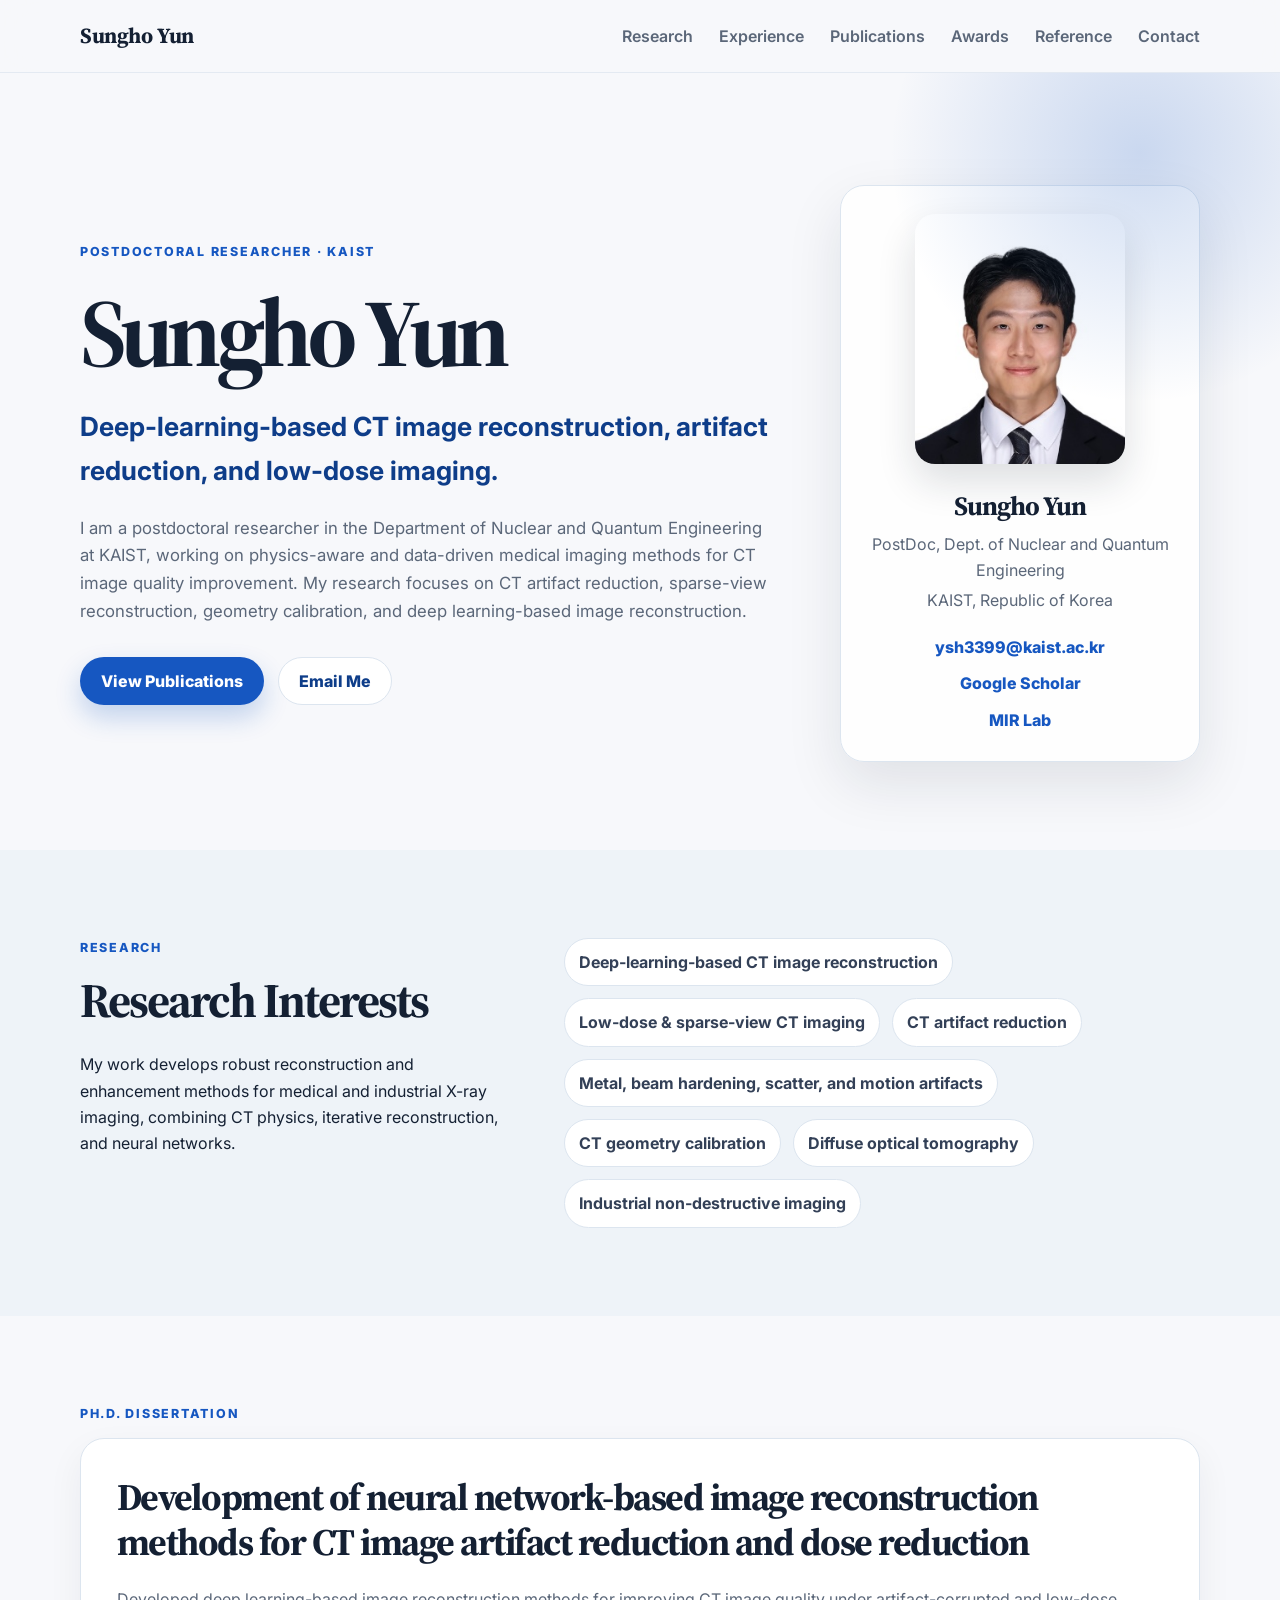
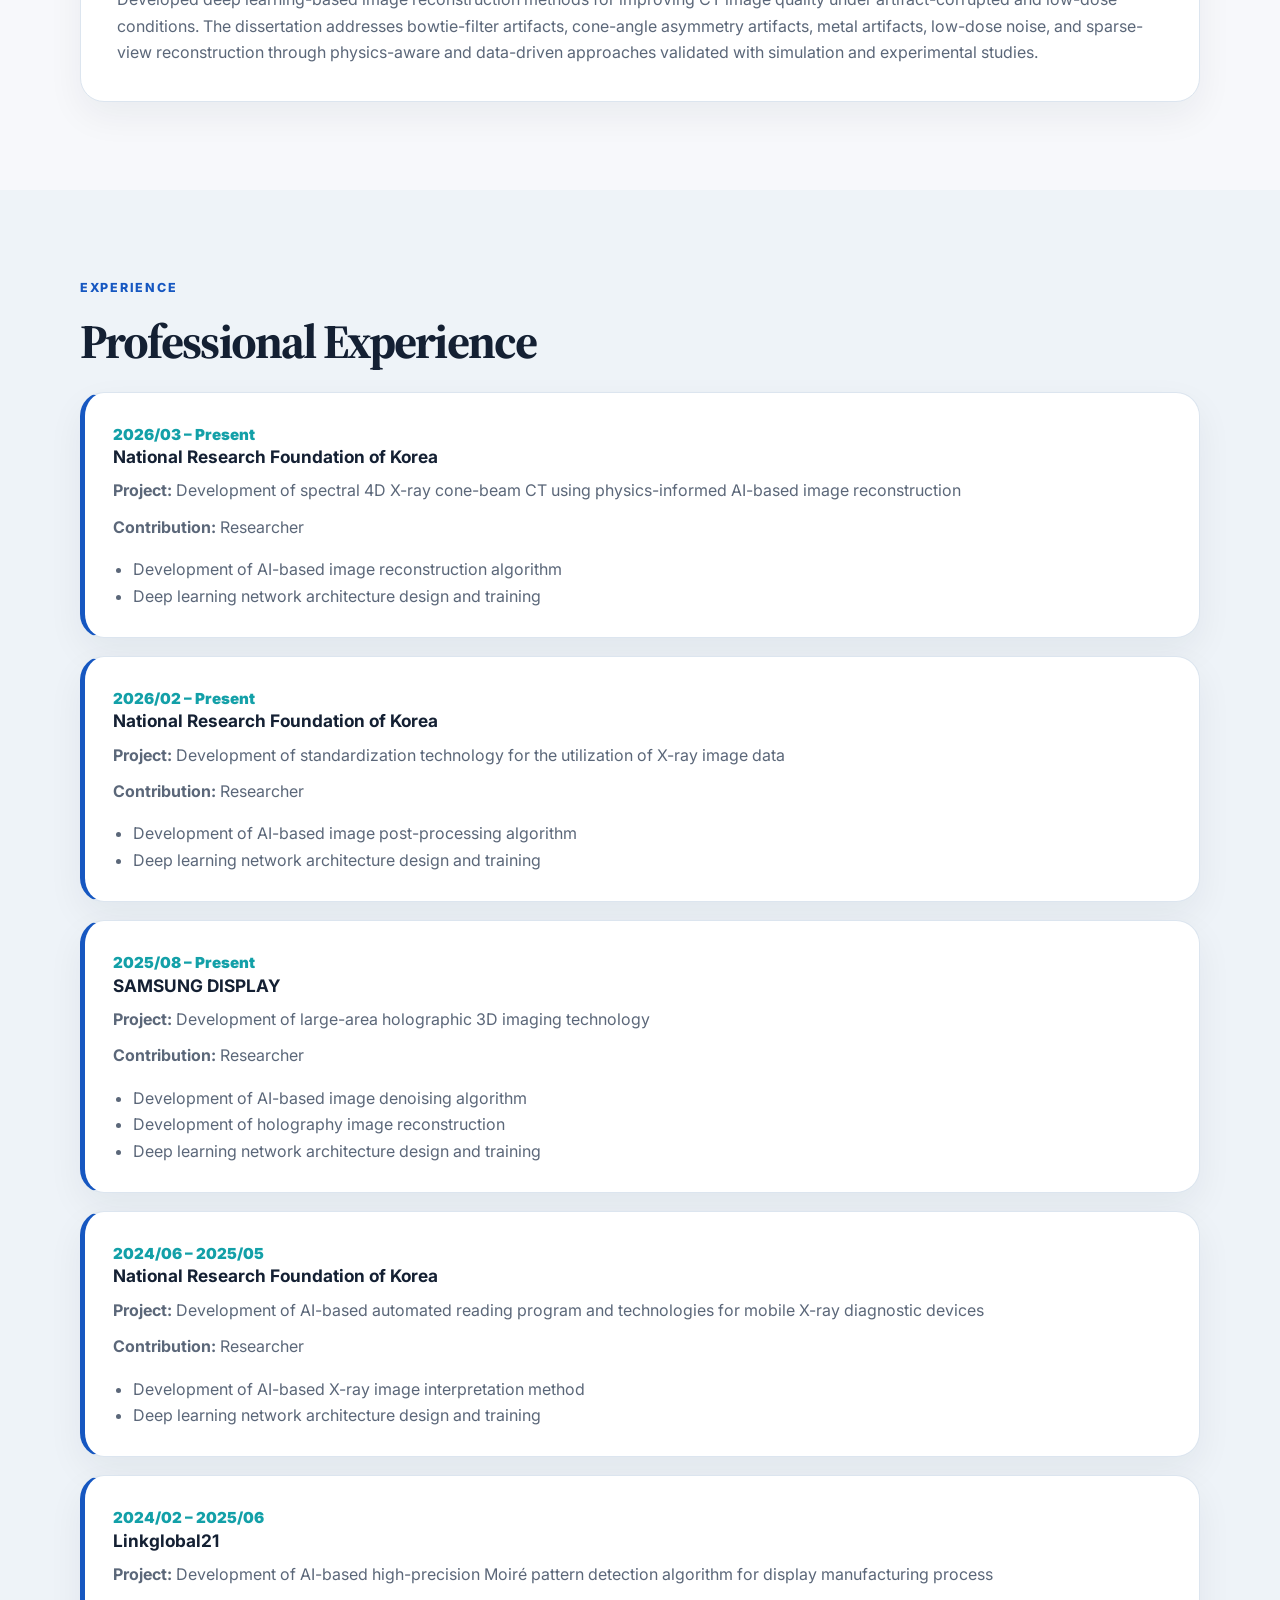
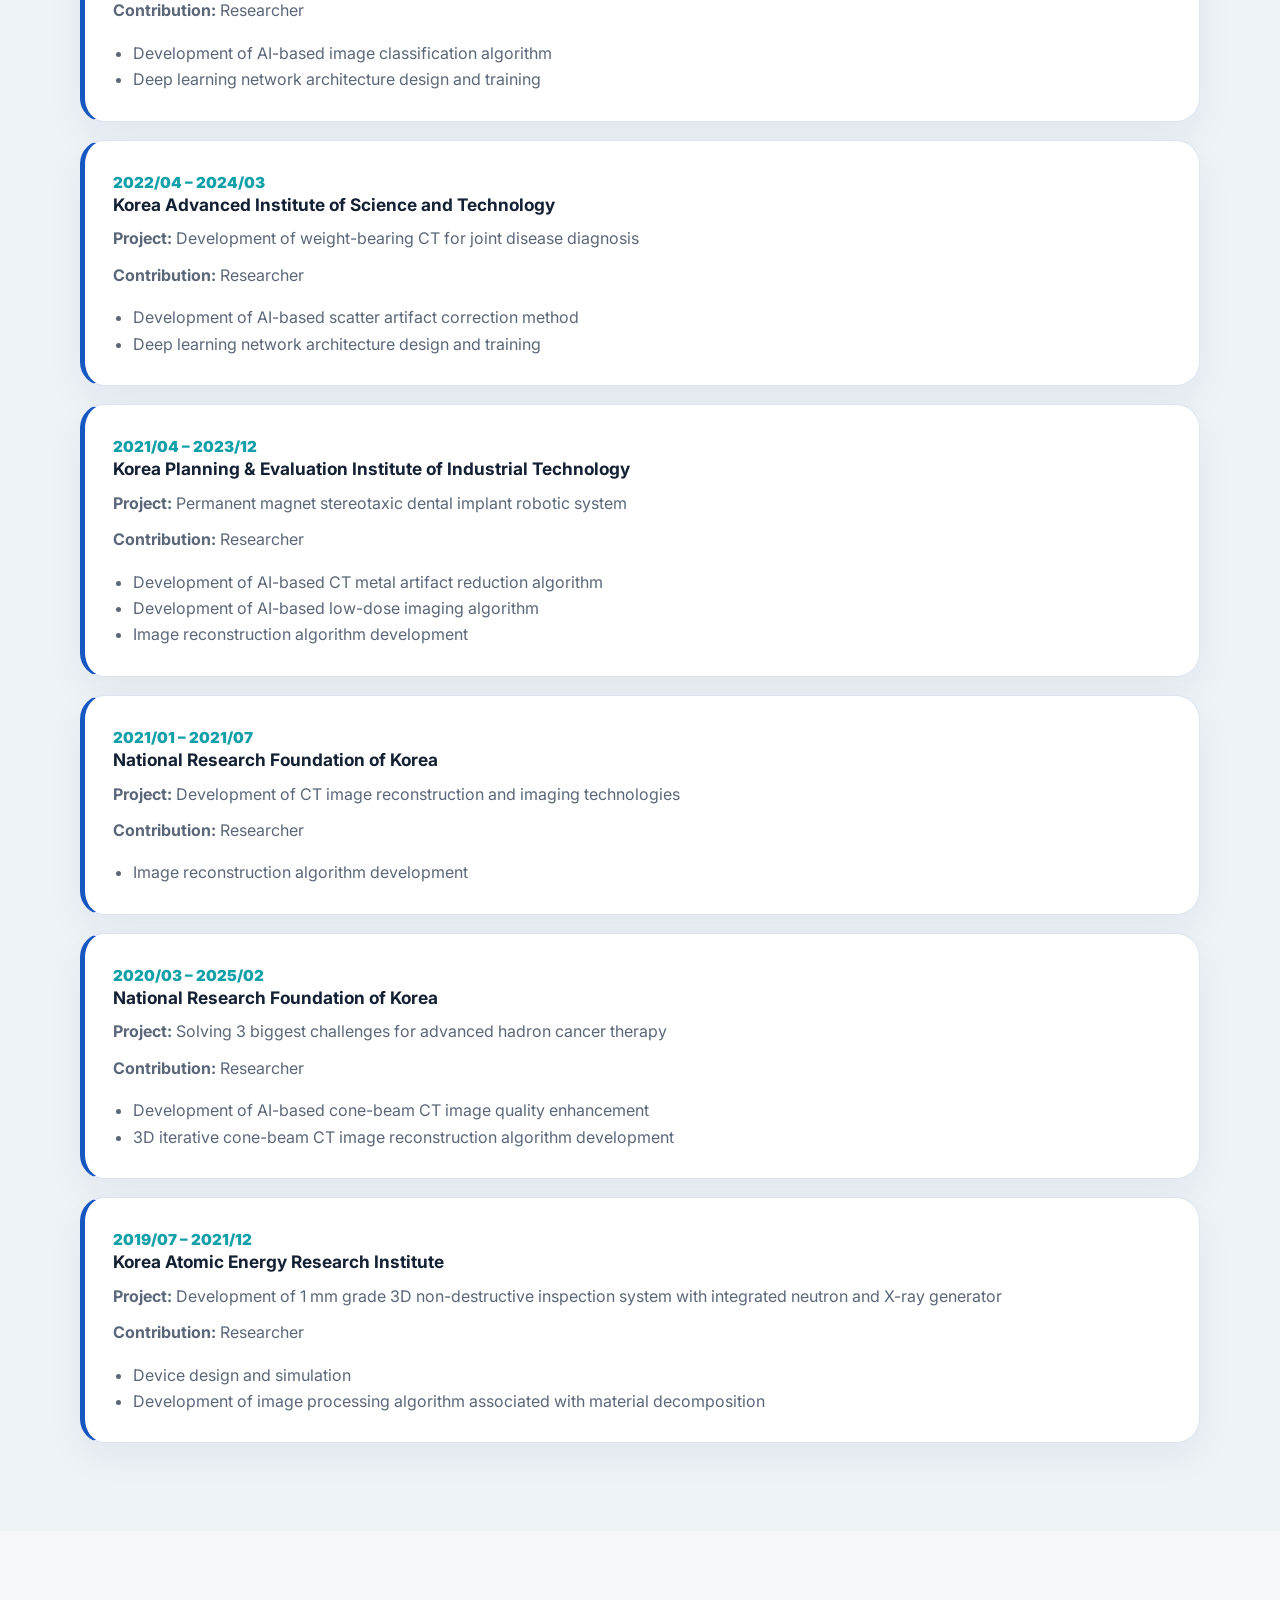
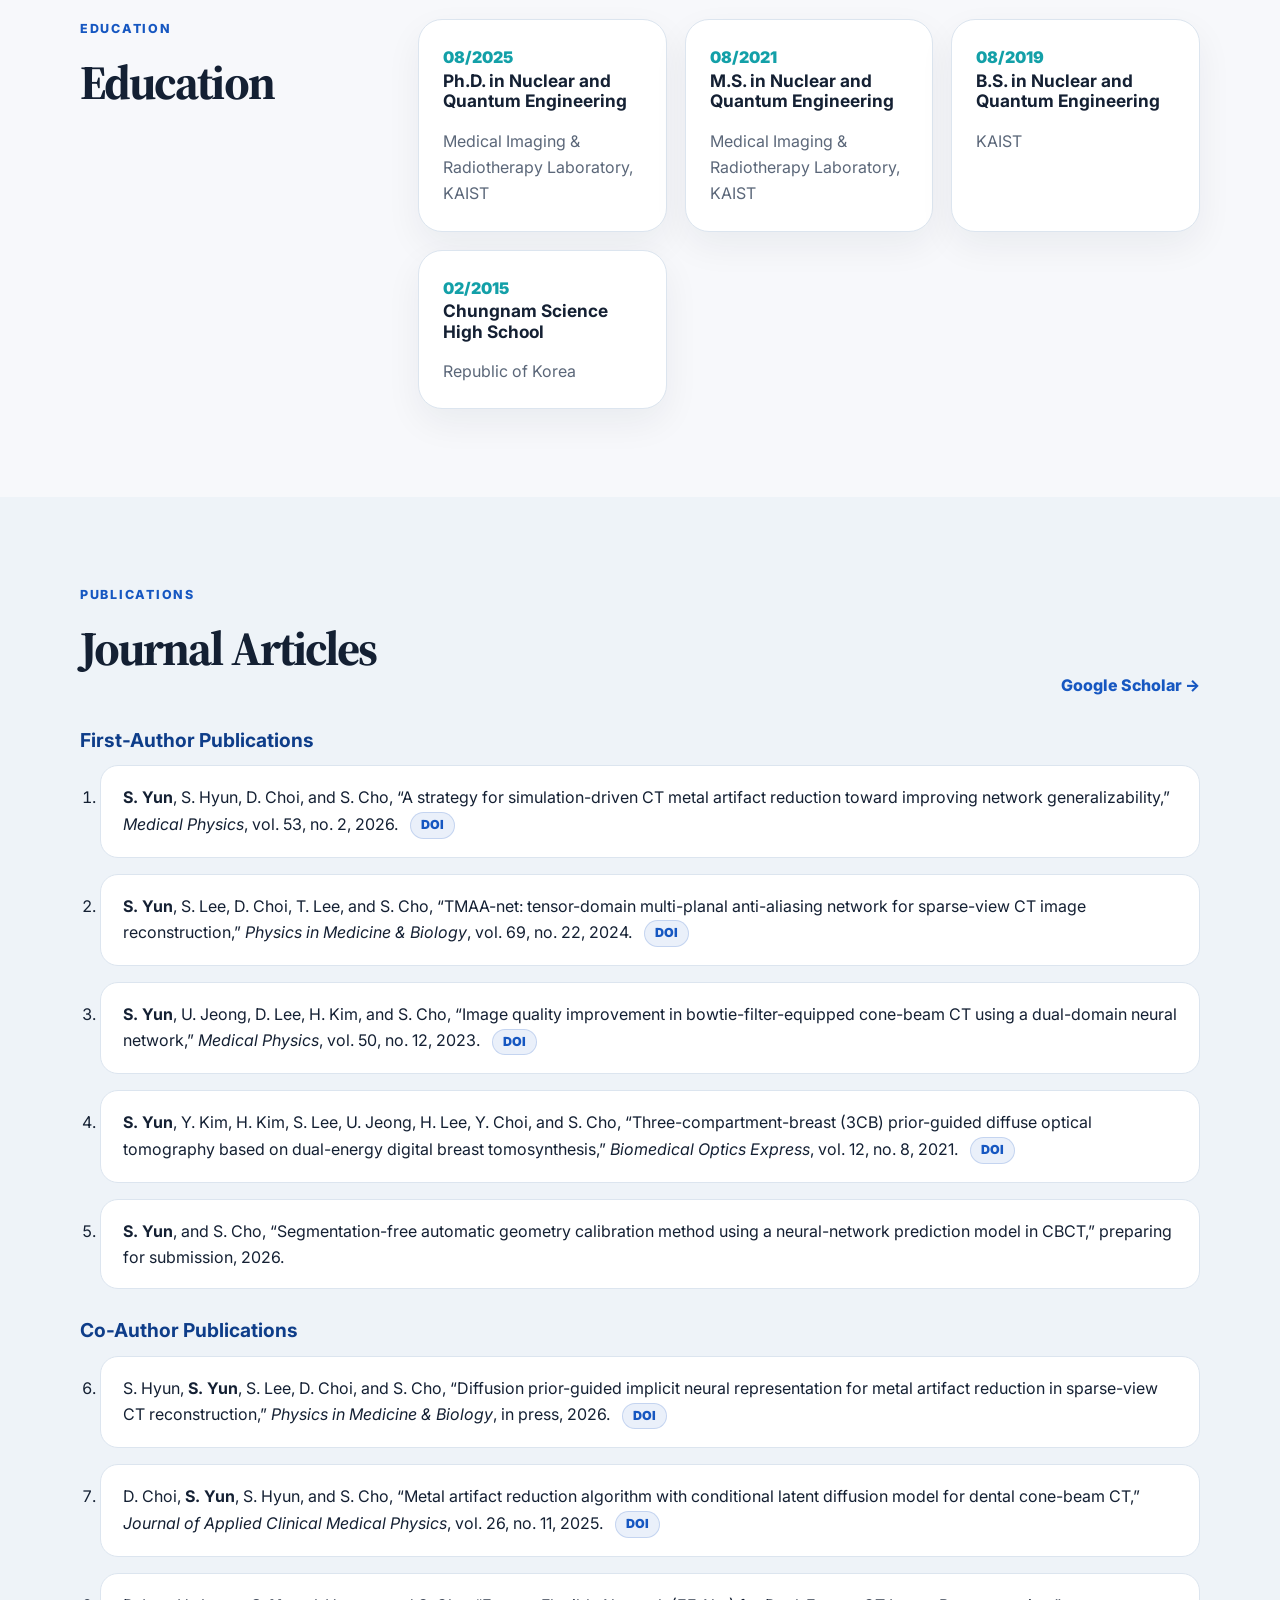
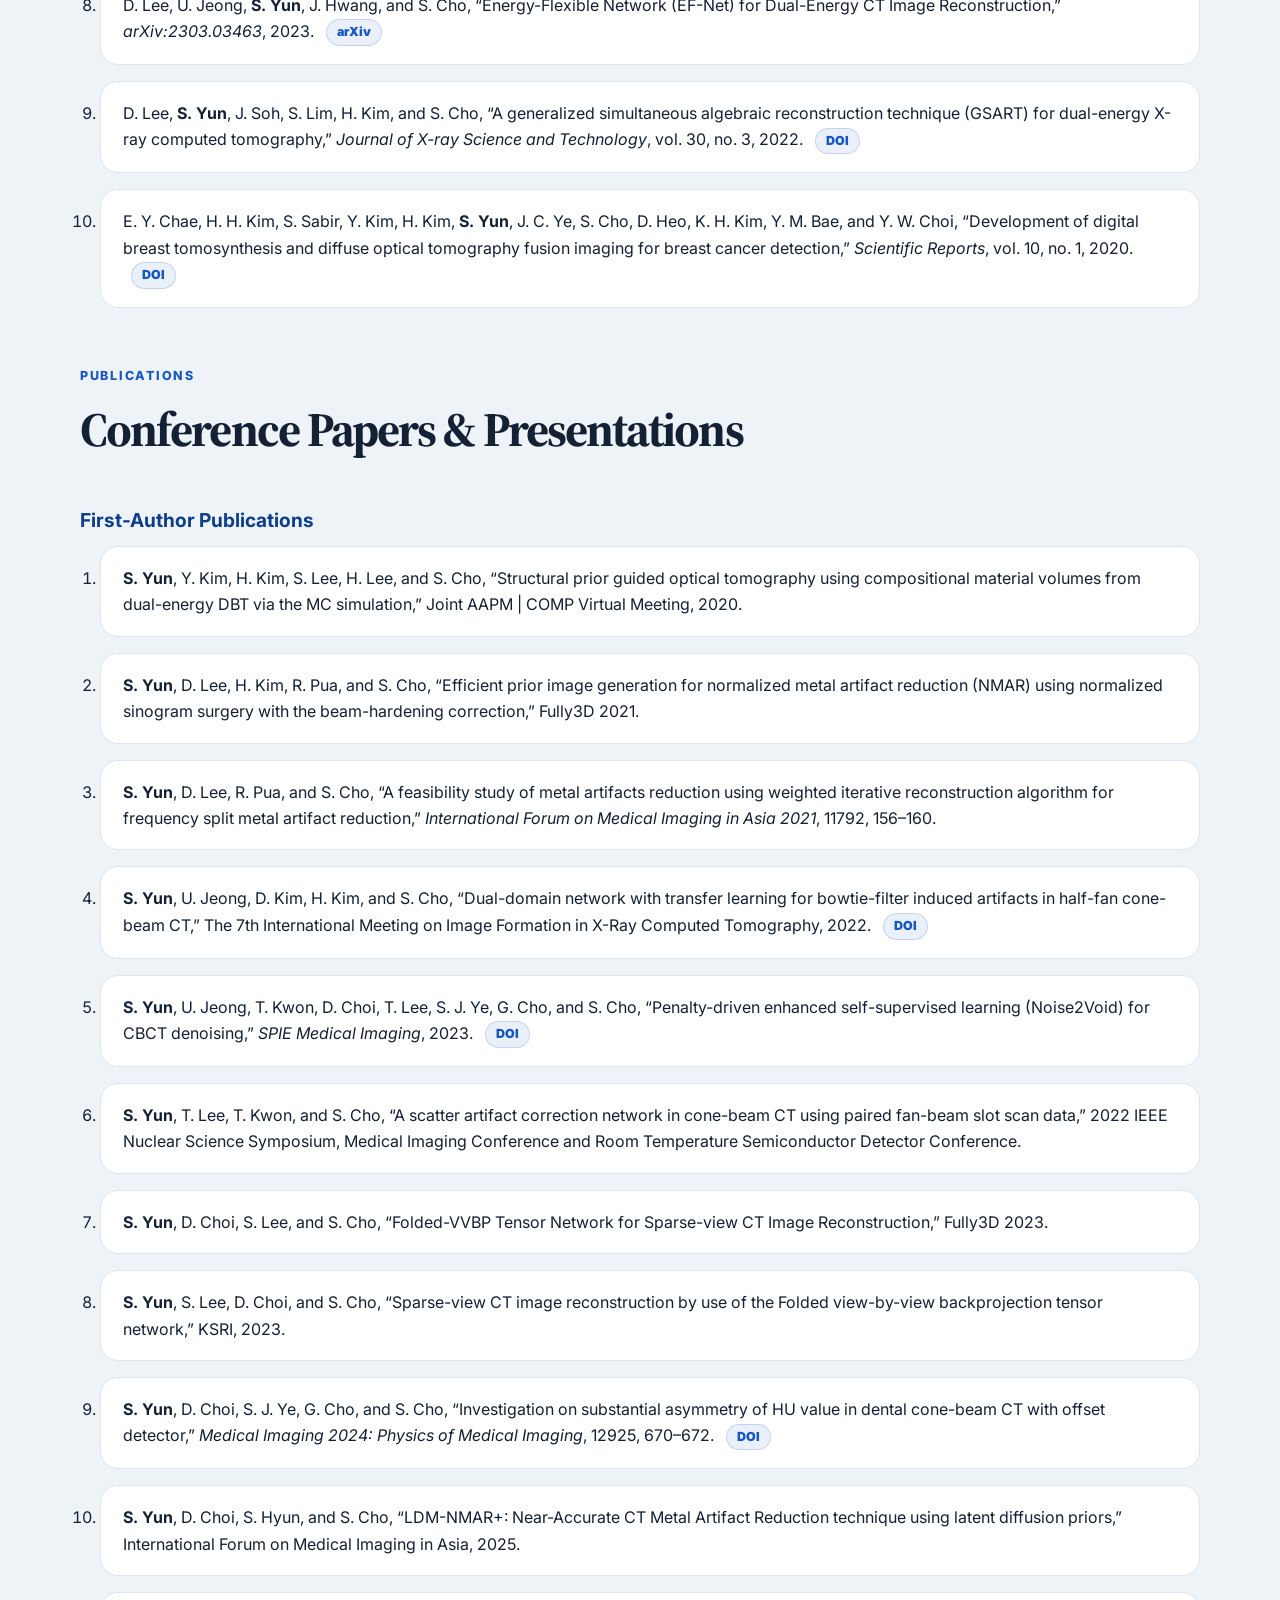
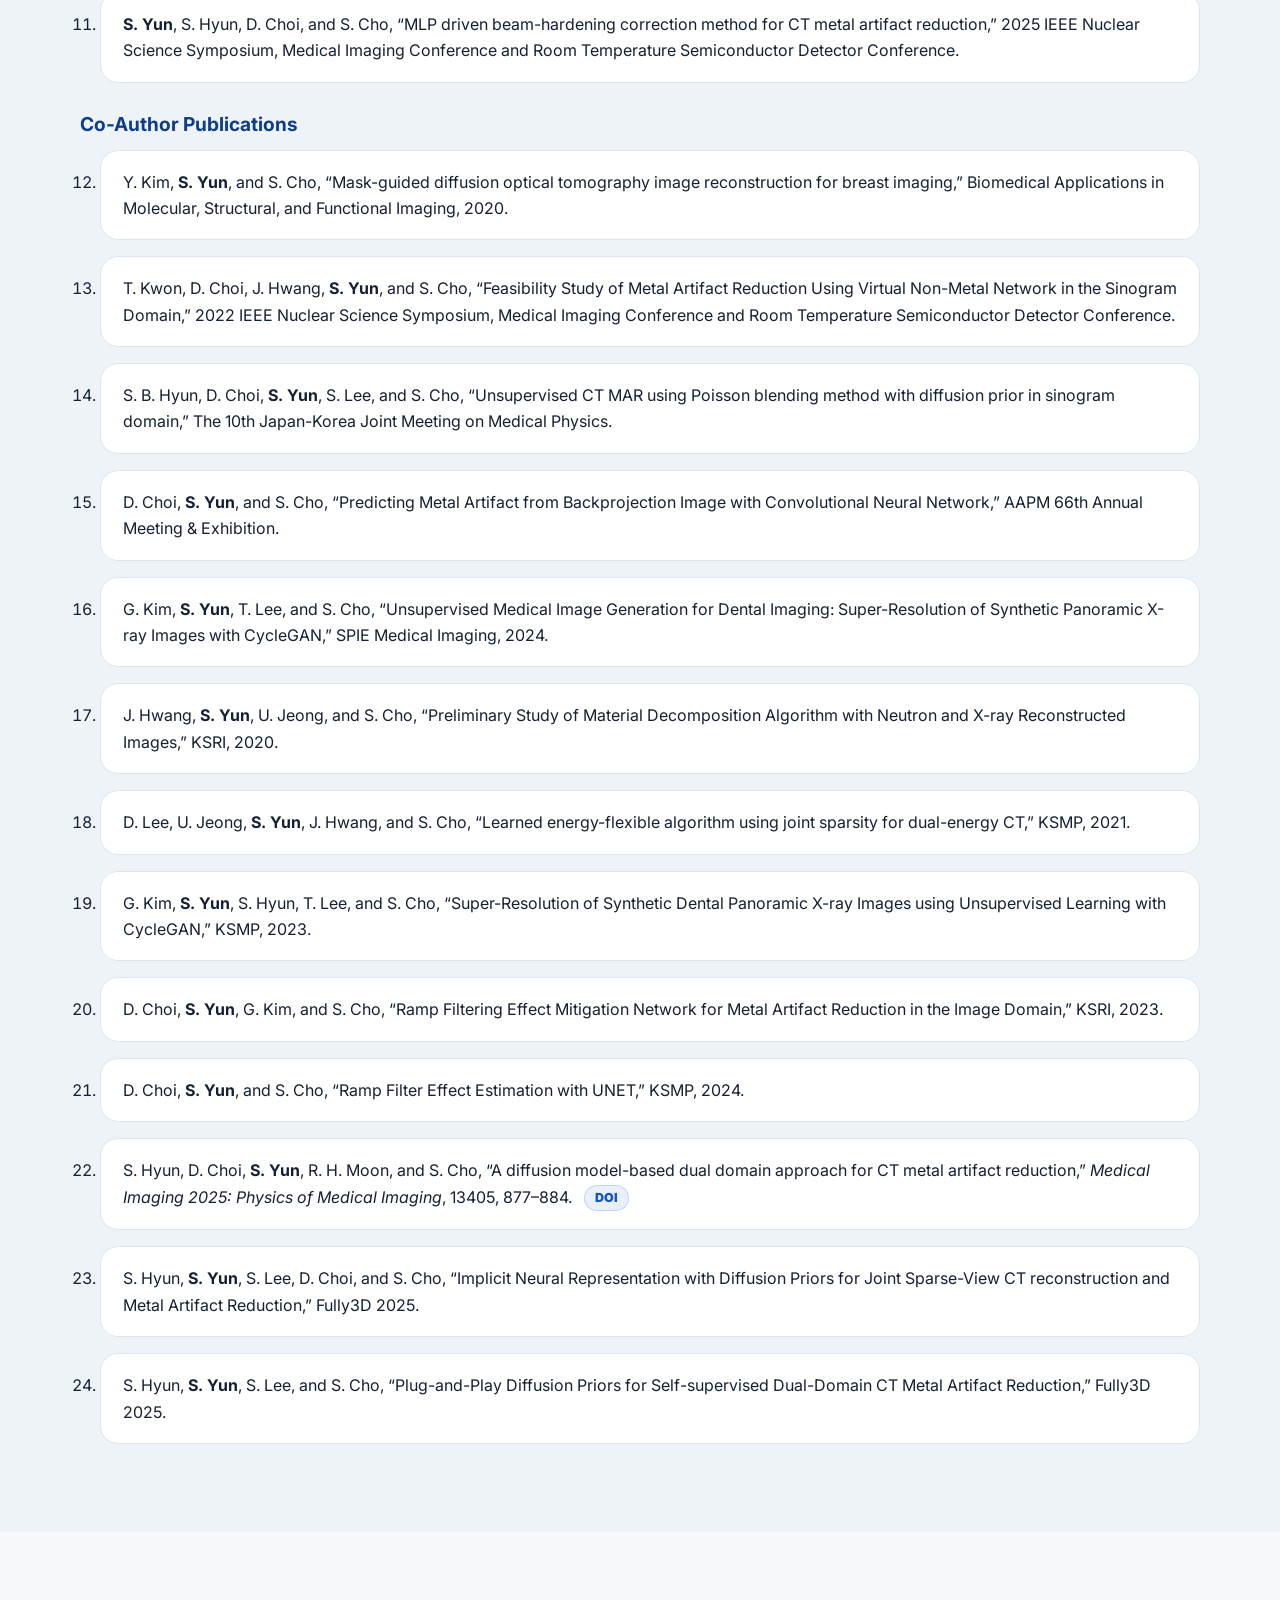
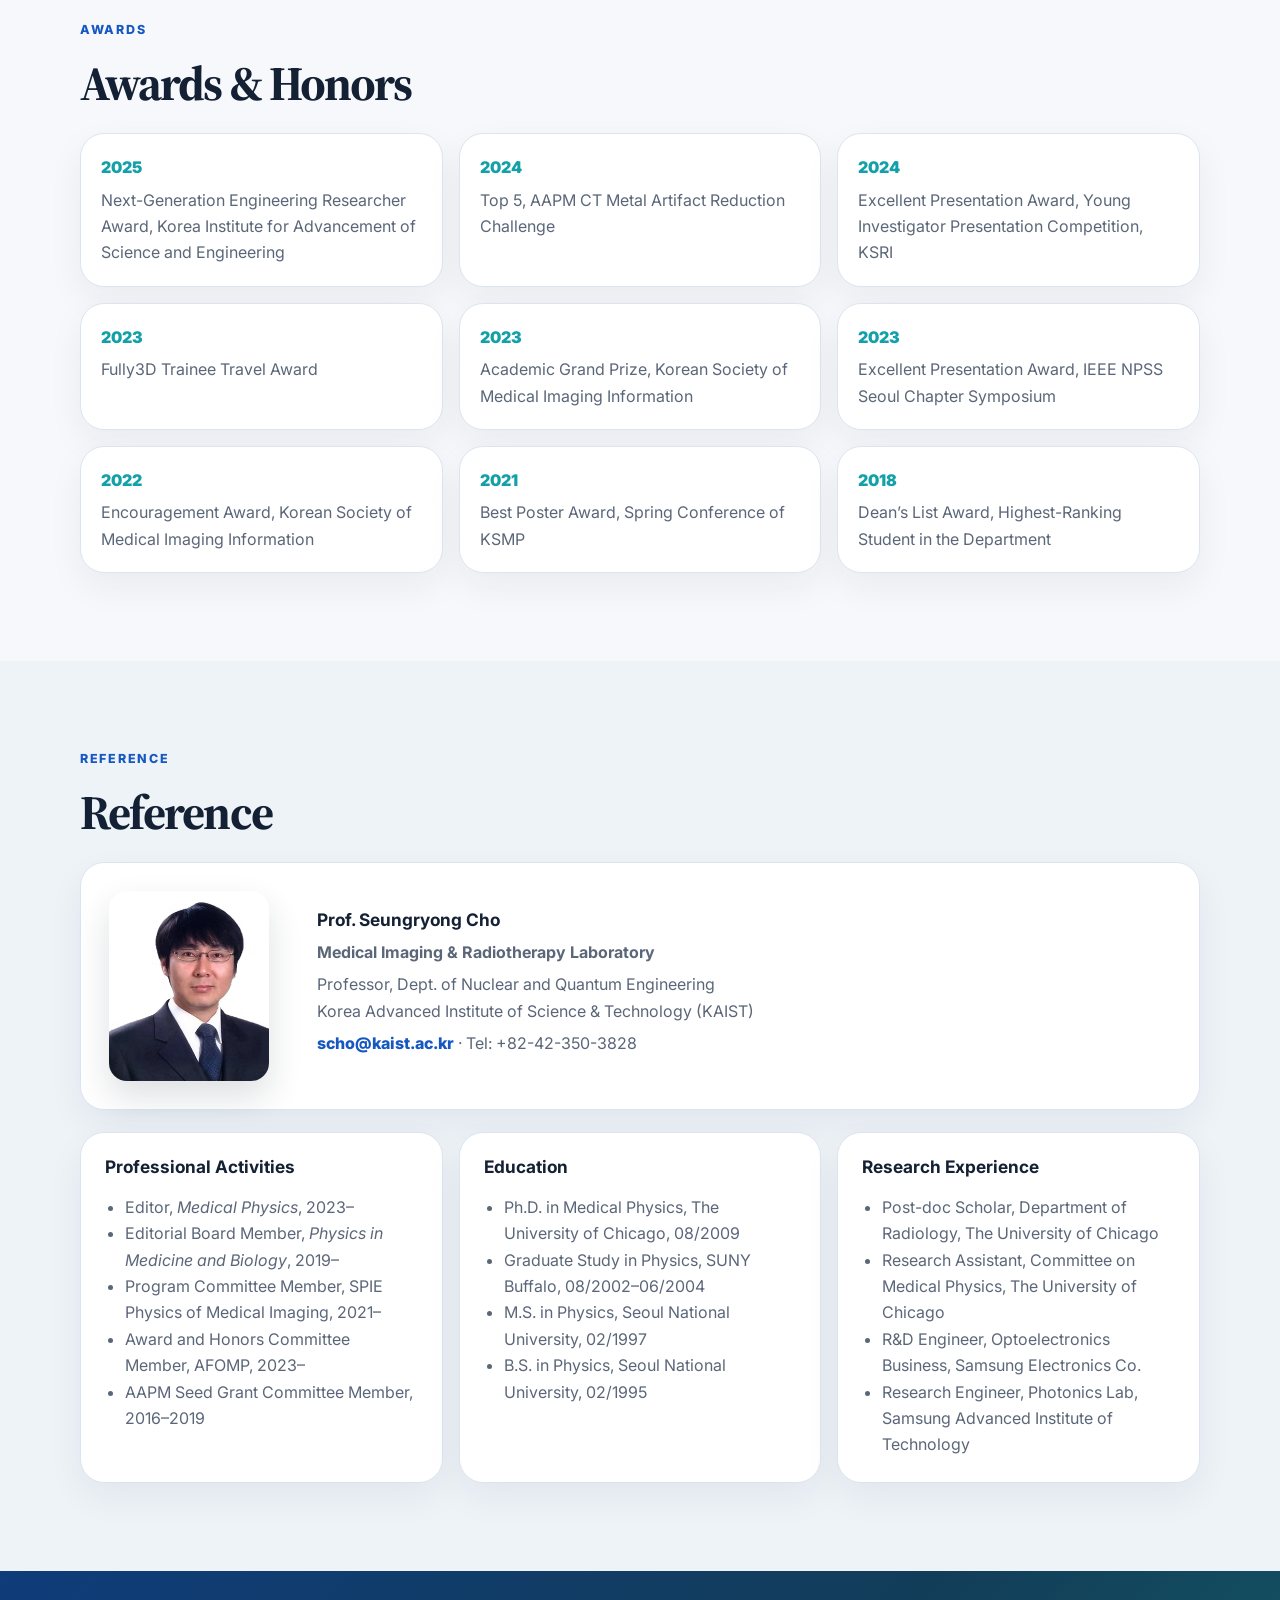
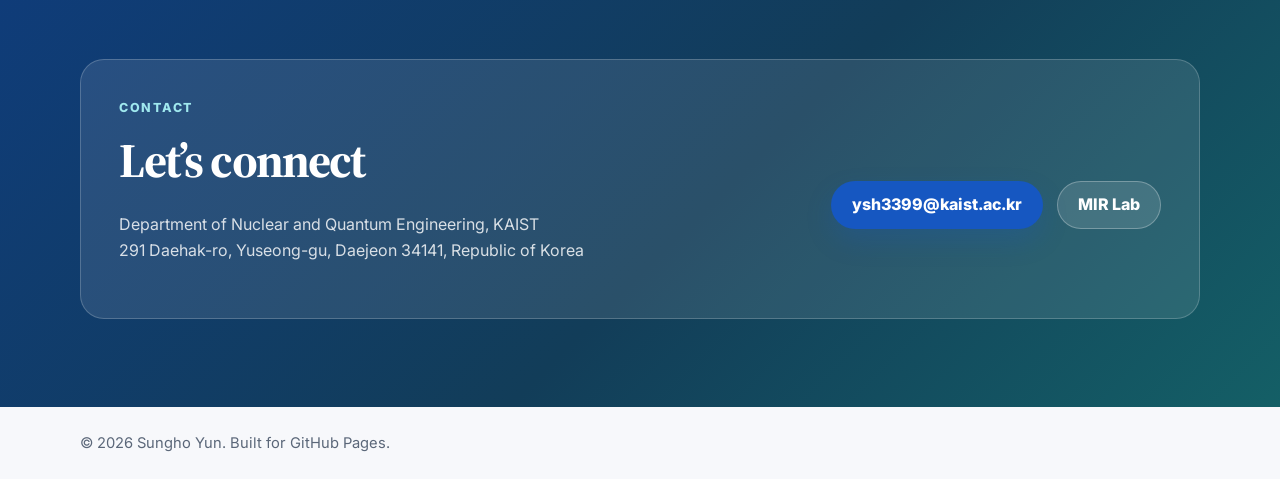
==== index.html @ a3131d31 "Update index.html" ====
<!DOCTYPE html>
<html lang="en">
<head>
  <meta charset="UTF-8" />
  <meta name="viewport" content="width=device-width, initial-scale=1.0" />
  <meta name="description" content="Sungho Yun — Postdoctoral researcher in Deep-learning-based CT image reconstruction, artifact reduction, and low-dose CT imaging at KAIST." />
  <title>Sungho Yun | Medical Imaging & CT Reconstruction</title>
  <link rel="preconnect" href="https://fonts.googleapis.com">
  <link rel="preconnect" href="https://fonts.gstatic.com" crossorigin>
  <link href="https://fonts.googleapis.com/css2?family=Inter:wght@400;500;600;700;800&family=Source+Serif+4:wght@600;700&display=swap" rel="stylesheet">
  <link rel="stylesheet" href="style.css" />
</head>
<body>
  <header class="site-header">
    <nav class="nav container" aria-label="Main navigation">
      <a class="brand" href="#top">Sungho Yun</a>
      <button class="nav-toggle" aria-label="Toggle navigation" aria-expanded="false">☰</button>
      <div class="nav-links">
        <a href="#research">Research</a>
        <a href="#experience">Experience</a>
        <a href="#publications">Publications</a>
        <a href="#awards">Awards</a>
        <a href="#reference">Reference</a>
        <a href="#contact">Contact</a>
      </div>
    </nav>
  </header>

  <main id="top">
    <section class="hero section">
      <div class="container hero-grid">
        <div class="hero-copy">
          <p class="eyebrow">Postdoctoral Researcher · KAIST</p>
          <h1>Sungho Yun</h1>
          <p class="subtitle">Deep-learning-based CT image reconstruction, artifact reduction, and low-dose imaging.</p>
          <p class="hero-text">
            I am a postdoctoral researcher in the Department of Nuclear and Quantum Engineering at KAIST,
            working on physics-aware and data-driven medical imaging methods for CT image quality improvement.
            My research focuses on CT artifact reduction, sparse-view reconstruction, geometry calibration,
            and deep learning-based image reconstruction.
          </p>
          <div class="hero-actions">
            <a class="button primary" href="#publications">View Publications</a>
            <a class="button secondary" href="mailto:ysh3399@kaist.ac.kr">Email Me</a>
          </div>
        </div>
        <aside class="profile-card" aria-label="Profile summary">
          <img src="assets/sungho-yun.jpg" alt="Portrait of Sungho Yun" />
          <h2>Sungho Yun</h2>
          <p>PostDoc, Dept. of Nuclear and Quantum Engineering</p>
          <p>KAIST, Republic of Korea</p>
          <div class="profile-links">
            <a href="mailto:ysh3399@kaist.ac.kr">ysh3399@kaist.ac.kr</a>
            <a href="https://scholar.google.com/citations?user=57SCuisAAAAJ&hl=ko" target="_blank" rel="noopener">Google Scholar</a>
            <a href="https://mirlab.kaist.ac.kr" target="_blank" rel="noopener">MIR Lab</a>
          </div>
        </aside>
      </div>
    </section>

    <section id="research" class="section muted">
      <div class="container two-column">
        <div>
          <p class="eyebrow">Research</p>
          <h2>Research Interests</h2>
          <p>
            My work develops robust reconstruction and enhancement methods for medical and industrial X-ray imaging,
            combining CT physics, iterative reconstruction, and neural networks.
          </p>
        </div>
        <div class="pill-grid">
          <span>Deep-learning-based CT image reconstruction</span>
          <span>Low-dose & sparse-view CT imaging</span>
          <span>CT artifact reduction</span>
          <span>Metal, beam hardening, scatter, and motion artifacts</span>
          <span>CT geometry calibration</span>
          <span>Diffuse optical tomography</span>
          <span>Industrial non-destructive imaging</span>
        </div>
      </div>
    </section>

    <section class="section">
      <div class="container">
        <p class="eyebrow">Ph.D. Dissertation</p>
        <div class="feature-card">
          <h2>Development of neural network-based image reconstruction methods for CT image artifact reduction and dose reduction</h2>
          <p>
            Developed deep learning-based image reconstruction methods for improving CT image quality under
            artifact-corrupted and low-dose conditions. The dissertation addresses bowtie-filter artifacts,
            cone-angle asymmetry artifacts, metal artifacts, low-dose noise, and sparse-view reconstruction through
            physics-aware and data-driven approaches validated with simulation and experimental studies.
          </p>
        </div>
      </div>
    </section>

    <section id="experience" class="section muted">
      <div class="container">
        <p class="eyebrow">Experience</p>
        <h2>Professional Experience</h2>
        <div class="timeline">
          <article>
            <span class="date">2026/03 – Present</span>
            <h3>National Research Foundation of Korea</h3>
            <p><strong>Project:</strong> Development of spectral 4D X-ray cone-beam CT using physics-informed AI-based image reconstruction</p>
            <p><strong>Contribution:</strong> Researcher</p>
            <ul>
              <li>Development of AI-based image reconstruction algorithm</li>
              <li>Deep learning network architecture design and training</li>
            </ul>
          </article>
          <article>
            <span class="date">2026/02 – Present</span>
            <h3>National Research Foundation of Korea</h3>
            <p><strong>Project:</strong> Development of standardization technology for the utilization of X-ray image data</p>
            <p><strong>Contribution:</strong> Researcher</p>
            <ul>
              <li>Development of AI-based image post-processing algorithm</li>
              <li>Deep learning network architecture design and training</li>
            </ul>
          </article>
          <article>
            <span class="date">2025/08 – Present</span>
            <h3>SAMSUNG DISPLAY</h3>
            <p><strong>Project:</strong> Development of large-area holographic 3D imaging technology</p>
            <p><strong>Contribution:</strong> Researcher</p>
            <ul>
              <li>Development of AI-based image denoising algorithm</li>
              <li>Development of holography image reconstruction</li>
              <li>Deep learning network architecture design and training</li>
            </ul>
          </article>
          <article>
            <span class="date">2024/06 – 2025/05</span>
            <h3>National Research Foundation of Korea</h3>
            <p><strong>Project:</strong> Development of AI-based automated reading program and technologies for mobile X-ray diagnostic devices</p>
            <p><strong>Contribution:</strong> Researcher</p>
            <ul>
              <li>Development of AI-based X-ray image interpretation method</li>
              <li>Deep learning network architecture design and training</li>
            </ul>
          </article>
          <article>
            <span class="date">2024/02 – 2025/06</span>
            <h3>Linkglobal21</h3>
            <p><strong>Project:</strong> Development of AI-based high-precision Moiré pattern detection algorithm for display manufacturing process</p>
            <p><strong>Contribution:</strong> Researcher</p>
            <ul>
              <li>Development of AI-based image classification algorithm</li>
              <li>Deep learning network architecture design and training</li>
            </ul>
          </article>
          <article>
            <span class="date">2022/04 – 2024/03</span>
            <h3>Korea Advanced Institute of Science and Technology</h3>
            <p><strong>Project:</strong> Development of weight-bearing CT for joint disease diagnosis</p>
            <p><strong>Contribution:</strong> Researcher</p>
            <ul>
              <li>Development of AI-based scatter artifact correction method</li>
              <li>Deep learning network architecture design and training</li>
            </ul>
          </article>
          <article>
            <span class="date">2021/04 – 2023/12</span>
            <h3>Korea Planning & Evaluation Institute of Industrial Technology</h3>
            <p><strong>Project:</strong> Permanent magnet stereotaxic dental implant robotic system</p>
            <p><strong>Contribution:</strong> Researcher</p>
            <ul>
              <li>Development of AI-based CT metal artifact reduction algorithm</li>
              <li>Development of AI-based low-dose imaging algorithm</li>
              <li>Image reconstruction algorithm development</li>
            </ul>
          </article>
          <article>
            <span class="date">2021/01 – 2021/07</span>
            <h3>National Research Foundation of Korea</h3>
            <p><strong>Project:</strong> Development of CT image reconstruction and imaging technologies</p>
            <p><strong>Contribution:</strong> Researcher</p>
            <ul>
              <li>Image reconstruction algorithm development</li>
            </ul>
          </article>
          <article>
            <span class="date">2020/03 – 2025/02</span>
            <h3>National Research Foundation of Korea</h3>
            <p><strong>Project:</strong> Solving 3 biggest challenges for advanced hadron cancer therapy</p>
            <p><strong>Contribution:</strong> Researcher</p>
            <ul>
              <li>Development of AI-based cone-beam CT image quality enhancement</li>
              <li>3D iterative cone-beam CT image reconstruction algorithm development</li>
            </ul>
          </article>
          <article>
            <span class="date">2019/07 – 2021/12</span>
            <h3>Korea Atomic Energy Research Institute</h3>
            <p><strong>Project:</strong> Development of 1 mm grade 3D non-destructive inspection system with integrated neutron and X-ray generator</p>
            <p><strong>Contribution:</strong> Researcher</p>
            <ul>
              <li>Device design and simulation</li>
              <li>Development of image processing algorithm associated with material decomposition</li>
            </ul>
          </article>
        </div>
      </div>
    </section>

    <section class="section">
      <div class="container education-grid">
        <div>
          <p class="eyebrow">Education</p>
          <h2>Education</h2>
        </div>
        <div class="cards">
          <article class="small-card">
            <span>08/2025</span>
            <h3>Ph.D. in Nuclear and Quantum Engineering</h3>
            <p>Medical Imaging & Radiotherapy Laboratory, KAIST</p>
          </article>
          <article class="small-card">
            <span>08/2021</span>
            <h3>M.S. in Nuclear and Quantum Engineering</h3>
            <p>Medical Imaging & Radiotherapy Laboratory, KAIST</p>
          </article>
          <article class="small-card">
            <span>08/2019</span>
            <h3>B.S. in Nuclear and Quantum Engineering</h3>
            <p>KAIST</p>
          </article>
          <article class="small-card">
            <span>02/2015</span>
            <h3>Chungnam Science High School</h3>
            <p>Republic of Korea</p>
          </article>
        </div>
      </div>
    </section>

    <section id="publications" class="section muted">
      <div class="container">
        <div class="section-heading">
          <div>
            <p class="eyebrow">Publications</p>
            <h2>Journal Articles</h2>
          </div>
          <a class="text-link" href="https://scholar.google.com/citations?user=57SCuisAAAAJ&hl=ko" target="_blank" rel="noopener">Google Scholar →</a>
        </div>

        <h3 class="subsection-title">First-Author Publications</h3>
        <ol class="publication-list">
          <li><strong>S. Yun</strong>, S. Hyun, D. Choi, and S. Cho, “A strategy for simulation-driven CT metal artifact reduction toward improving network generalizability,” <em>Medical Physics</em>, vol. 53, no. 2, 2026. <a class="doi-link" href="https://doi.org/10.1002/mp.70336" target="_blank" rel="noopener">DOI</a></li>
          <li><strong>S. Yun</strong>, S. Lee, D. Choi, T. Lee, and S. Cho, “TMAA-net: tensor-domain multi-planal anti-aliasing network for sparse-view CT image reconstruction,” <em>Physics in Medicine & Biology</em>, vol. 69, no. 22, 2024. <a class="doi-link" href="https://doi.org/10.1088/1361-6560/ad8da2" target="_blank" rel="noopener">DOI</a></li>
          <li><strong>S. Yun</strong>, U. Jeong, D. Lee, H. Kim, and S. Cho, “Image quality improvement in bowtie-filter-equipped cone-beam CT using a dual-domain neural network,” <em>Medical Physics</em>, vol. 50, no. 12, 2023. <a class="doi-link" href="https://doi.org/10.1002/mp.16693" target="_blank" rel="noopener">DOI</a></li>
          <li><strong>S. Yun</strong>, Y. Kim, H. Kim, S. Lee, U. Jeong, H. Lee, Y. Choi, and S. Cho, “Three-compartment-breast (3CB) prior-guided diffuse optical tomography based on dual-energy digital breast tomosynthesis,” <em>Biomedical Optics Express</em>, vol. 12, no. 8, 2021. <a class="doi-link" href="https://doi.org/10.1364/BOE.431244" target="_blank" rel="noopener">DOI</a></li>
          <li><strong>S. Yun</strong>, and S. Cho, “Segmentation-free automatic geometry calibration method using a neural-network prediction model in CBCT,” preparing for submission, 2026.</li>
        </ol>

        <h3 class="subsection-title">Co-Author Publications</h3>
        <ol class="publication-list" start="6">
          <li>S. Hyun, <strong>S. Yun</strong>, S. Lee, D. Choi, and S. Cho, “Diffusion prior-guided implicit neural representation for metal artifact reduction in sparse-view CT reconstruction,” <em>Physics in Medicine & Biology</em>, in press, 2026. <a class="doi-link" href="https://doi.org/10.1088/1361-6560/ae6a5a" target="_blank" rel="noopener">DOI</a></li>
          <li>D. Choi, <strong>S. Yun</strong>, S. Hyun, and S. Cho, “Metal artifact reduction algorithm with conditional latent diffusion model for dental cone-beam CT,” <em>Journal of Applied Clinical Medical Physics</em>, vol. 26, no. 11, 2025. <a class="doi-link" href="https://doi.org/10.1002/acm2.70317" target="_blank" rel="noopener">DOI</a></li>
          <li>D. Lee, U. Jeong, <strong>S. Yun</strong>, J. Hwang, and S. Cho, “Energy-Flexible Network (EF-Net) for Dual-Energy CT Image Reconstruction,” <em>arXiv:2303.03463</em>, 2023. <a class="doi-link" href="https://arxiv.org/abs/2303.03463" target="_blank" rel="noopener">arXiv</a></li>
          <li>D. Lee, <strong>S. Yun</strong>, J. Soh, S. Lim, H. Kim, and S. Cho, “A generalized simultaneous algebraic reconstruction technique (GSART) for dual-energy X-ray computed tomography,” <em>Journal of X-ray Science and Technology</em>, vol. 30, no. 3, 2022. <a class="doi-link" href="https://journals.sagepub.com/doi/full/10.3233/XST-211054" target="_blank" rel="noopener">DOI</a></li>
          <li>E. Y. Chae, H. H. Kim, S. Sabir, Y. Kim, H. Kim, <strong>S. Yun</strong>, J. C. Ye, S. Cho, D. Heo, K. H. Kim, Y. M. Bae, and Y. W. Choi, “Development of digital breast tomosynthesis and diffuse optical tomography fusion imaging for breast cancer detection,” <em>Scientific Reports</em>, vol. 10, no. 1, 2020. <a class="doi-link" href="https://doi.org/10.1038/s41598-020-70103-0" target="_blank" rel="noopener">DOI</a></li>
        </ol>

        <div class="section-heading publication-heading-spaced">
          <div>
            <p class="eyebrow">Publications</p>
            <h2>Conference Papers & Presentations</h2>
          </div>
        </div>

        <h3 class="subsection-title">First-Author Publications</h3>
        <ol class="publication-list">
          <li><strong>S. Yun</strong>, Y. Kim, H. Kim, S. Lee, H. Lee, and S. Cho, “Structural prior guided optical tomography using compositional material volumes from dual-energy DBT via the MC simulation,” Joint AAPM | COMP Virtual Meeting, 2020.</li>
          <li><strong>S. Yun</strong>, D. Lee, H. Kim, R. Pua, and S. Cho, “Efficient prior image generation for normalized metal artifact reduction (NMAR) using normalized sinogram surgery with the beam-hardening correction,” Fully3D 2021.</li>
          <li><strong>S. Yun</strong>, D. Lee, R. Pua, and S. Cho, “A feasibility study of metal artifacts reduction using weighted iterative reconstruction algorithm for frequency split metal artifact reduction,” <em>International Forum on Medical Imaging in Asia 2021</em>, 11792, 156–160.</li>
          <li><strong>S. Yun</strong>, U. Jeong, D. Kim, H. Kim, and S. Cho, “Dual-domain network with transfer learning for bowtie-filter induced artifacts in half-fan cone-beam CT,” The 7th International Meeting on Image Formation in X-Ray Computed Tomography, 2022. <a class="doi-link" href="https://doi.org/10.1117/12.2646923" target="_blank" rel="noopener">DOI</a></li>
          <li><strong>S. Yun</strong>, U. Jeong, T. Kwon, D. Choi, T. Lee, S. J. Ye, G. Cho, and S. Cho, “Penalty-driven enhanced self-supervised learning (Noise2Void) for CBCT denoising,” <em>SPIE Medical Imaging</em>, 2023. <a class="doi-link" href="https://doi.org/10.1117/12.2652826" target="_blank" rel="noopener">DOI</a></li>
          <li><strong>S. Yun</strong>, T. Lee, T. Kwon, and S. Cho, “A scatter artifact correction network in cone-beam CT using paired fan-beam slot scan data,” 2022 IEEE Nuclear Science Symposium, Medical Imaging Conference and Room Temperature Semiconductor Detector Conference.</li>
          <li><strong>S. Yun</strong>, D. Choi, S. Lee, and S. Cho, “Folded-VVBP Tensor Network for Sparse-view CT Image Reconstruction,” Fully3D 2023.</li>
          <li><strong>S. Yun</strong>, S. Lee, D. Choi, and S. Cho, “Sparse-view CT image reconstruction by use of the Folded view-by-view backprojection tensor network,” KSRI, 2023.</li>
          <li><strong>S. Yun</strong>, D. Choi, S. J. Ye, G. Cho, and S. Cho, “Investigation on substantial asymmetry of HU value in dental cone-beam CT with offset detector,” <em>Medical Imaging 2024: Physics of Medical Imaging</em>, 12925, 670–672. <a class="doi-link" href="https://doi.org/10.1117/12.3006338" target="_blank" rel="noopener">DOI</a></li>
          <li><strong>S. Yun</strong>, D. Choi, S. Hyun, and S. Cho, “LDM-NMAR+: Near-Accurate CT Metal Artifact Reduction technique using latent diffusion priors,” International Forum on Medical Imaging in Asia, 2025.</li>
          <li><strong>S. Yun</strong>, S. Hyun, D. Choi, and S. Cho, “MLP driven beam-hardening correction method for CT metal artifact reduction,” 2025 IEEE Nuclear Science Symposium, Medical Imaging Conference and Room Temperature Semiconductor Detector Conference.</li>
        </ol>

        <h3 class="subsection-title">Co-Author Publications</h3>
        <ol class="publication-list" start="12">
          <li>Y. Kim, <strong>S. Yun</strong>, and S. Cho, “Mask-guided diffusion optical tomography image reconstruction for breast imaging,” Biomedical Applications in Molecular, Structural, and Functional Imaging, 2020.</li>
          <li>T. Kwon, D. Choi, J. Hwang, <strong>S. Yun</strong>, and S. Cho, “Feasibility Study of Metal Artifact Reduction Using Virtual Non-Metal Network in the Sinogram Domain,” 2022 IEEE Nuclear Science Symposium, Medical Imaging Conference and Room Temperature Semiconductor Detector Conference.</li>
          <li>S. B. Hyun, D. Choi, <strong>S. Yun</strong>, S. Lee, and S. Cho, “Unsupervised CT MAR using Poisson blending method with diffusion prior in sinogram domain,” The 10th Japan-Korea Joint Meeting on Medical Physics.</li>
          <li>D. Choi, <strong>S. Yun</strong>, and S. Cho, “Predicting Metal Artifact from Backprojection Image with Convolutional Neural Network,” AAPM 66th Annual Meeting & Exhibition.</li>
          <li>G. Kim, <strong>S. Yun</strong>, T. Lee, and S. Cho, “Unsupervised Medical Image Generation for Dental Imaging: Super-Resolution of Synthetic Panoramic X-ray Images with CycleGAN,” SPIE Medical Imaging, 2024.</li>
          <li>J. Hwang, <strong>S. Yun</strong>, U. Jeong, and S. Cho, “Preliminary Study of Material Decomposition Algorithm with Neutron and X-ray Reconstructed Images,” KSRI, 2020.</li>
          <li>D. Lee, U. Jeong, <strong>S. Yun</strong>, J. Hwang, and S. Cho, “Learned energy-flexible algorithm using joint sparsity for dual-energy CT,” KSMP, 2021.</li>
          <li>G. Kim, <strong>S. Yun</strong>, S. Hyun, T. Lee, and S. Cho, “Super-Resolution of Synthetic Dental Panoramic X-ray Images using Unsupervised Learning with CycleGAN,” KSMP, 2023.</li>
          <li>D. Choi, <strong>S. Yun</strong>, G. Kim, and S. Cho, “Ramp Filtering Effect Mitigation Network for Metal Artifact Reduction in the Image Domain,” KSRI, 2023.</li>
          <li>D. Choi, <strong>S. Yun</strong>, and S. Cho, “Ramp Filter Effect Estimation with UNET,” KSMP, 2024.</li>
          <li>S. Hyun, D. Choi, <strong>S. Yun</strong>, R. H. Moon, and S. Cho, “A diffusion model-based dual domain approach for CT metal artifact reduction,” <em>Medical Imaging 2025: Physics of Medical Imaging</em>, 13405, 877–884. <a class="doi-link" href="https://doi.org/10.1117/12.3046879" target="_blank" rel="noopener">DOI</a></li>
          <li>S. Hyun, <strong>S. Yun</strong>, S. Lee, D. Choi, and S. Cho, “Implicit Neural Representation with Diffusion Priors for Joint Sparse-View CT reconstruction and Metal Artifact Reduction,” Fully3D 2025.</li>
          <li>S. Hyun, <strong>S. Yun</strong>, S. Lee, and S. Cho, “Plug-and-Play Diffusion Priors for Self-supervised Dual-Domain CT Metal Artifact Reduction,” Fully3D 2025.</li>
        </ol>
      </div>
    </section>

    <section id="awards" class="section">
      <div class="container">
        <p class="eyebrow">Awards</p>
        <h2>Awards & Honors</h2>
        <div class="award-grid">
          <article><span>2025</span><p>Next-Generation Engineering Researcher Award, Korea Institute for Advancement of Science and Engineering</p></article>
          <article><span>2024</span><p>Top 5, AAPM CT Metal Artifact Reduction Challenge</p></article>
          <article><span>2024</span><p>Excellent Presentation Award, Young Investigator Presentation Competition, KSRI</p></article>
          <article><span>2023</span><p>Fully3D Trainee Travel Award</p></article>
          <article><span>2023</span><p>Academic Grand Prize, Korean Society of Medical Imaging Information</p></article>
          <article><span>2023</span><p>Excellent Presentation Award, IEEE NPSS Seoul Chapter Symposium</p></article>
          <article><span>2022</span><p>Encouragement Award, Korean Society of Medical Imaging Information</p></article>
          <article><span>2021</span><p>Best Poster Award, Spring Conference of KSMP</p></article>
          <article><span>2018</span><p>Dean’s List Award, Highest-Ranking Student in the Department</p></article>
        </div>
      </div>
    </section>

    <section id="reference" class="section muted">
      <div class="container">
        <p class="eyebrow">Reference</p>
        <h2>Reference</h2>
        <div class="reference-card">
          <img src="assets/seungryong-cho.png" alt="Portrait of Prof. Seungryong Cho" />
          <div>
            <h3>Prof. Seungryong Cho</h3>
            <p><strong>Medical Imaging & Radiotherapy Laboratory</strong></p>
            <p>Professor, Dept. of Nuclear and Quantum Engineering<br>Korea Advanced Institute of Science & Technology (KAIST)</p>
            <p><a class="text-link" href="mailto:scho@kaist.ac.kr">scho@kaist.ac.kr</a> · Tel: +82-42-350-3828</p>
          </div>
        </div>
        <div class="reference-grid">
          <article class="small-card">
            <h3>Professional Activities</h3>
            <ul>
              <li>Editor, <em>Medical Physics</em>, 2023–</li>
              <li>Editorial Board Member, <em>Physics in Medicine and Biology</em>, 2019–</li>
              <li>Program Committee Member, SPIE Physics of Medical Imaging, 2021–</li>
              <li>Award and Honors Committee Member, AFOMP, 2023–</li>
              <li>AAPM Seed Grant Committee Member, 2016–2019</li>
            </ul>
          </article>
          <article class="small-card">
            <h3>Education</h3>
            <ul>
              <li>Ph.D. in Medical Physics, The University of Chicago, 08/2009</li>
              <li>Graduate Study in Physics, SUNY Buffalo, 08/2002–06/2004</li>
              <li>M.S. in Physics, Seoul National University, 02/1997</li>
              <li>B.S. in Physics, Seoul National University, 02/1995</li>
            </ul>
          </article>
          <article class="small-card">
            <h3>Research Experience</h3>
            <ul>
              <li>Post-doc Scholar, Department of Radiology, The University of Chicago</li>
              <li>Research Assistant, Committee on Medical Physics, The University of Chicago</li>
              <li>R&D Engineer, Optoelectronics Business, Samsung Electronics Co.</li>
              <li>Research Engineer, Photonics Lab, Samsung Advanced Institute of Technology</li>
            </ul>
          </article>
        </div>
      </div>
    </section>

    <section id="contact" class="section contact-section">
      <div class="container contact-card">
        <div>
          <p class="eyebrow">Contact</p>
          <h2>Let’s connect</h2>
          <p>
            Department of Nuclear and Quantum Engineering, KAIST<br>
            291 Daehak-ro, Yuseong-gu, Daejeon 34141, Republic of Korea
          </p>
        </div>
        <div class="contact-actions">
          <a class="button primary" href="mailto:ysh3399@kaist.ac.kr">ysh3399@kaist.ac.kr</a>
          <a class="button secondary" href="https://mirlab.kaist.ac.kr" target="_blank" rel="noopener">MIR Lab</a>
        </div>
      </div>
    </section>
  </main>

  <footer class="footer">
    <div class="container">
      <p>© <span id="year"></span> Sungho Yun. Built for GitHub Pages.</p>
    </div>
  </footer>

  <script src="script.js"></script>
</body>
</html>
---- style.css ----
:root {
  --bg: #f7f8fb;
  --surface: #ffffff;
  --surface-muted: #eef3f8;
  --text: #142033;
  --muted: #5b6779;
  --line: #dce5ef;
  --primary: #1657c1;
  --primary-dark: #0e3d89;
  --accent: #13a0a8;
  --shadow: 0 22px 55px rgba(20, 32, 51, 0.10);
  --radius: 24px;
}

* { box-sizing: border-box; }
html { scroll-behavior: smooth; }
body {
  margin: 0;
  font-family: Inter, system-ui, -apple-system, BlinkMacSystemFont, "Segoe UI", sans-serif;
  color: var(--text);
  background: var(--bg);
  line-height: 1.65;
}

a { color: inherit; text-decoration: none; }
ul, ol { padding-left: 1.25rem; }
.container { width: min(1120px, calc(100% - 40px)); margin: 0 auto; }
.section { padding: 88px 0; }
.muted { background: var(--surface-muted); }

.site-header {
  position: sticky;
  top: 0;
  z-index: 20;
  background: rgba(247, 248, 251, 0.82);
  backdrop-filter: blur(16px);
  border-bottom: 1px solid rgba(220, 229, 239, 0.75);
}
.nav {
  height: 72px;
  display: flex;
  align-items: center;
  justify-content: space-between;
}
.brand {
  font-family: "Source Serif 4", Georgia, serif;
  font-size: 1.35rem;
  font-weight: 700;
  letter-spacing: -0.02em;
}
.nav-links { display: flex; gap: 26px; align-items: center; color: var(--muted); font-weight: 600; }
.nav-links a:hover { color: var(--primary); }
.nav-toggle { display: none; border: 0; background: transparent; font-size: 1.7rem; cursor: pointer; }

.hero {
  position: relative;
  overflow: hidden;
  padding-top: 112px;
}
.hero::before {
  content: "";
  position: absolute;
  inset: -180px -120px auto auto;
  width: 520px;
  height: 520px;
  border-radius: 50%;
  background: radial-gradient(circle, rgba(22,87,193,0.20), transparent 68%);
  pointer-events: none;
}
.hero-grid {
  display: grid;
  grid-template-columns: minmax(0, 1fr) 360px;
  gap: 64px;
  align-items: center;
}
.eyebrow {
  margin: 0 0 14px;
  color: var(--primary);
  text-transform: uppercase;
  letter-spacing: 0.14em;
  font-size: 0.78rem;
  font-weight: 800;
}
h1, h2, h3 { line-height: 1.18; margin-top: 0; }
h1 {
  font-family: "Source Serif 4", Georgia, serif;
  font-size: clamp(3.2rem, 8vw, 6rem);
  margin-bottom: 16px;
  letter-spacing: -0.06em;
}
h2 {
  font-family: "Source Serif 4", Georgia, serif;
  font-size: clamp(2rem, 4vw, 3rem);
  letter-spacing: -0.04em;
  margin-bottom: 22px;
}
h3 { font-size: 1.08rem; margin-bottom: 8px; }
.subtitle {
  font-size: clamp(1.25rem, 3vw, 1.65rem);
  color: var(--primary-dark);
  max-width: 760px;
  font-weight: 700;
  margin: 0 0 22px;
}
.hero-text { color: var(--muted); font-size: 1.05rem; max-width: 750px; }
.hero-actions, .contact-actions { display: flex; flex-wrap: wrap; gap: 14px; margin-top: 32px; }
.button {
  display: inline-flex;
  align-items: center;
  justify-content: center;
  min-height: 48px;
  padding: 0 20px;
  border-radius: 999px;
  font-weight: 800;
  border: 1px solid transparent;
  transition: transform 0.2s ease, box-shadow 0.2s ease, background 0.2s ease;
}
.button:hover { transform: translateY(-2px); }
.button.primary { color: white; background: var(--primary); box-shadow: 0 12px 26px rgba(22, 87, 193, 0.24); }
.button.primary:hover { background: var(--primary-dark); }
.button.secondary { color: var(--primary-dark); background: white; border-color: var(--line); }

.profile-card {
  background: rgba(255, 255, 255, 0.88);
  border: 1px solid var(--line);
  box-shadow: var(--shadow);
  border-radius: var(--radius);
  padding: 28px;
  text-align: center;
}
.profile-card img {
  width: 210px;
  height: 250px;
  object-fit: cover;
  border-radius: 20px;
  margin-bottom: 20px;
  box-shadow: 0 18px 38px rgba(20, 32, 51, 0.14);
}
.profile-card h2 { font-size: 1.65rem; margin-bottom: 8px; }
.profile-card p { margin: 4px 0; color: var(--muted); }
.profile-links { display: grid; gap: 10px; margin-top: 20px; }
.profile-links a, .text-link { color: var(--primary); font-weight: 800; }
.profile-links a:hover, .text-link:hover { color: var(--primary-dark); }

.two-column {
  display: grid;
  grid-template-columns: 0.8fr 1.2fr;
  gap: 60px;
  align-items: start;
}
.pill-grid { display: flex; flex-wrap: wrap; gap: 12px; }
.pill-grid span {
  background: var(--surface);
  border: 1px solid var(--line);
  padding: 10px 14px;
  border-radius: 999px;
  font-weight: 700;
  color: #334057;
}
.feature-card, .small-card, .timeline article, .award-grid article, .contact-card {
  background: var(--surface);
  border: 1px solid var(--line);
  border-radius: var(--radius);
  box-shadow: 0 14px 36px rgba(20, 32, 51, 0.06);
}
.feature-card { padding: 36px; }
.feature-card h2 { font-size: clamp(1.7rem, 3vw, 2.35rem); }
.feature-card p { color: var(--muted); margin-bottom: 0; }

.timeline { position: relative; display: grid; gap: 18px; }
.timeline article { padding: 28px; border-left: 5px solid var(--primary); }
.timeline .date { color: var(--accent); font-weight: 900; font-size: 0.95rem; }
.timeline p { margin: 10px 0; color: var(--muted); }
.timeline ul { margin-bottom: 0; color: var(--muted); }

.education-grid { display: grid; grid-template-columns: 0.55fr 1.45fr; gap: 42px; }
.cards { display: grid; grid-template-columns: repeat(3, 1fr); gap: 18px; }
.small-card { padding: 24px; }
.small-card span, .award-grid span { color: var(--accent); font-weight: 900; }
.small-card p { color: var(--muted); margin-bottom: 0; }

.section-heading {
  display: flex;
  align-items: end;
  justify-content: space-between;
  gap: 24px;
  margin-bottom: 24px;
}
.publication-list {
  display: grid;
  gap: 16px;
  margin: 0;
}
.publication-list li {
  background: var(--surface);
  border: 1px solid var(--line);
  border-radius: 18px;
  padding: 18px 22px;
}
.more-publications { margin-top: 24px; }
.more-publications summary {
  cursor: pointer;
  color: var(--primary);
  font-weight: 900;
  margin-bottom: 16px;
}
.publication-list.compact li { font-size: 0.96rem; }

.award-grid { display: grid; grid-template-columns: repeat(3, 1fr); gap: 16px; }
.award-grid article { padding: 20px; }
.award-grid p { margin: 6px 0 0; color: var(--muted); }

.contact-section { background: linear-gradient(135deg, #0f3c7a, #123d59 55%, #145f66); color: white; }
.contact-section .eyebrow { color: #9fe8ee; }
.contact-card {
  background: rgba(255,255,255,0.10);
  border-color: rgba(255,255,255,0.20);
  box-shadow: none;
  padding: 38px;
  display: flex;
  align-items: center;
  justify-content: space-between;
  gap: 28px;
}
.contact-card p { color: rgba(255,255,255,0.82); }
.contact-card .button.secondary { color: white; background: rgba(255,255,255,0.12); border-color: rgba(255,255,255,0.28); }

.footer { padding: 24px 0; color: var(--muted); font-size: 0.92rem; }
.footer p { margin: 0; }

@media (max-width: 900px) {
  .nav-toggle { display: block; }
  .nav-links {
    position: absolute;
    top: 72px;
    left: 0;
    right: 0;
    display: none;
    flex-direction: column;
    align-items: flex-start;
    gap: 0;
    background: white;
    border-bottom: 1px solid var(--line);
    padding: 14px 20px;
  }
  .nav-links.open { display: flex; }
  .nav-links a { width: 100%; padding: 12px 0; }
  .hero-grid, .two-column, .education-grid { grid-template-columns: 1fr; }
  .profile-card { max-width: 410px; margin: 0 auto; }
  .cards, .award-grid { grid-template-columns: 1fr; }
  .contact-card, .section-heading { align-items: flex-start; flex-direction: column; }
}

@media (max-width: 560px) {
  .container { width: min(100% - 28px, 1120px); }
  .section { padding: 64px 0; }
  .hero { padding-top: 84px; }
  .feature-card, .timeline article, .contact-card { padding: 24px; }
  .profile-card img { width: 180px; height: 220px; }
}

.subsection-title {
  margin: 30px 0 14px;
  color: var(--primary-dark);
  font-size: 1.2rem;
}
.publication-heading-spaced { margin-top: 58px; }
.doi-link {
  display: inline-flex;
  align-items: center;
  margin-left: 8px;
  padding: 2px 10px;
  border-radius: 999px;
  background: rgba(22, 87, 193, 0.09);
  border: 1px solid rgba(22, 87, 193, 0.18);
  color: var(--primary);
  font-size: 0.78rem;
  font-weight: 900;
  vertical-align: middle;
}
.doi-link:hover {
  color: white;
  background: var(--primary);
}
.reference-card {
  display: grid;
  grid-template-columns: 180px 1fr;
  gap: 28px;
  align-items: center;
  background: var(--surface);
  border: 1px solid var(--line);
  border-radius: var(--radius);
  box-shadow: 0 14px 36px rgba(20, 32, 51, 0.06);
  padding: 28px;
  margin-bottom: 22px;
}
.reference-card img {
  width: 160px;
  height: 190px;
  object-fit: cover;
  object-position: center top;
  border-radius: 18px;
  box-shadow: 0 16px 34px rgba(20, 32, 51, 0.14);
  background: white;
}
.reference-card p { color: var(--muted); margin: 6px 0; }
.reference-grid {
  display: grid;
  grid-template-columns: repeat(3, 1fr);
  gap: 16px;
}
.reference-grid ul { color: var(--muted); margin-bottom: 0; }

@media (max-width: 900px) {
  .reference-card { grid-template-columns: 1fr; text-align: left; }
  .reference-grid { grid-template-columns: 1fr; }
}
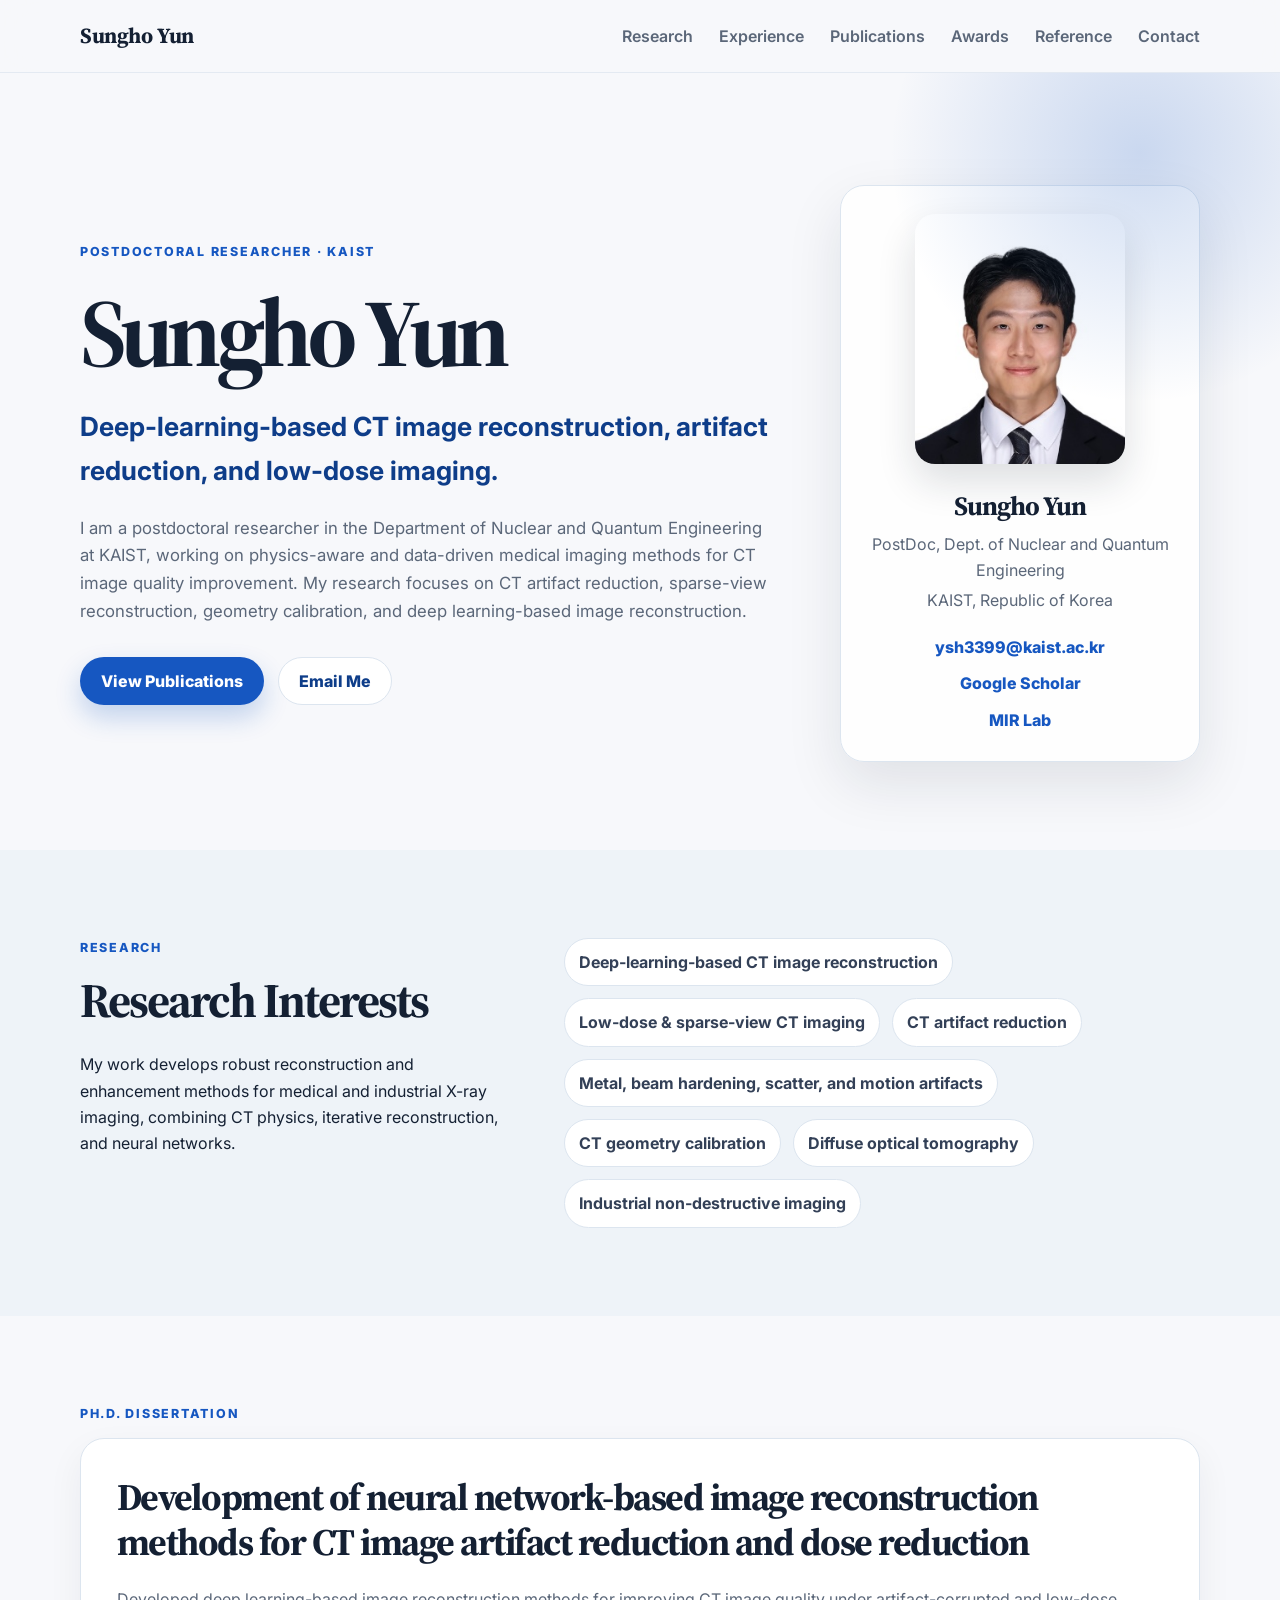
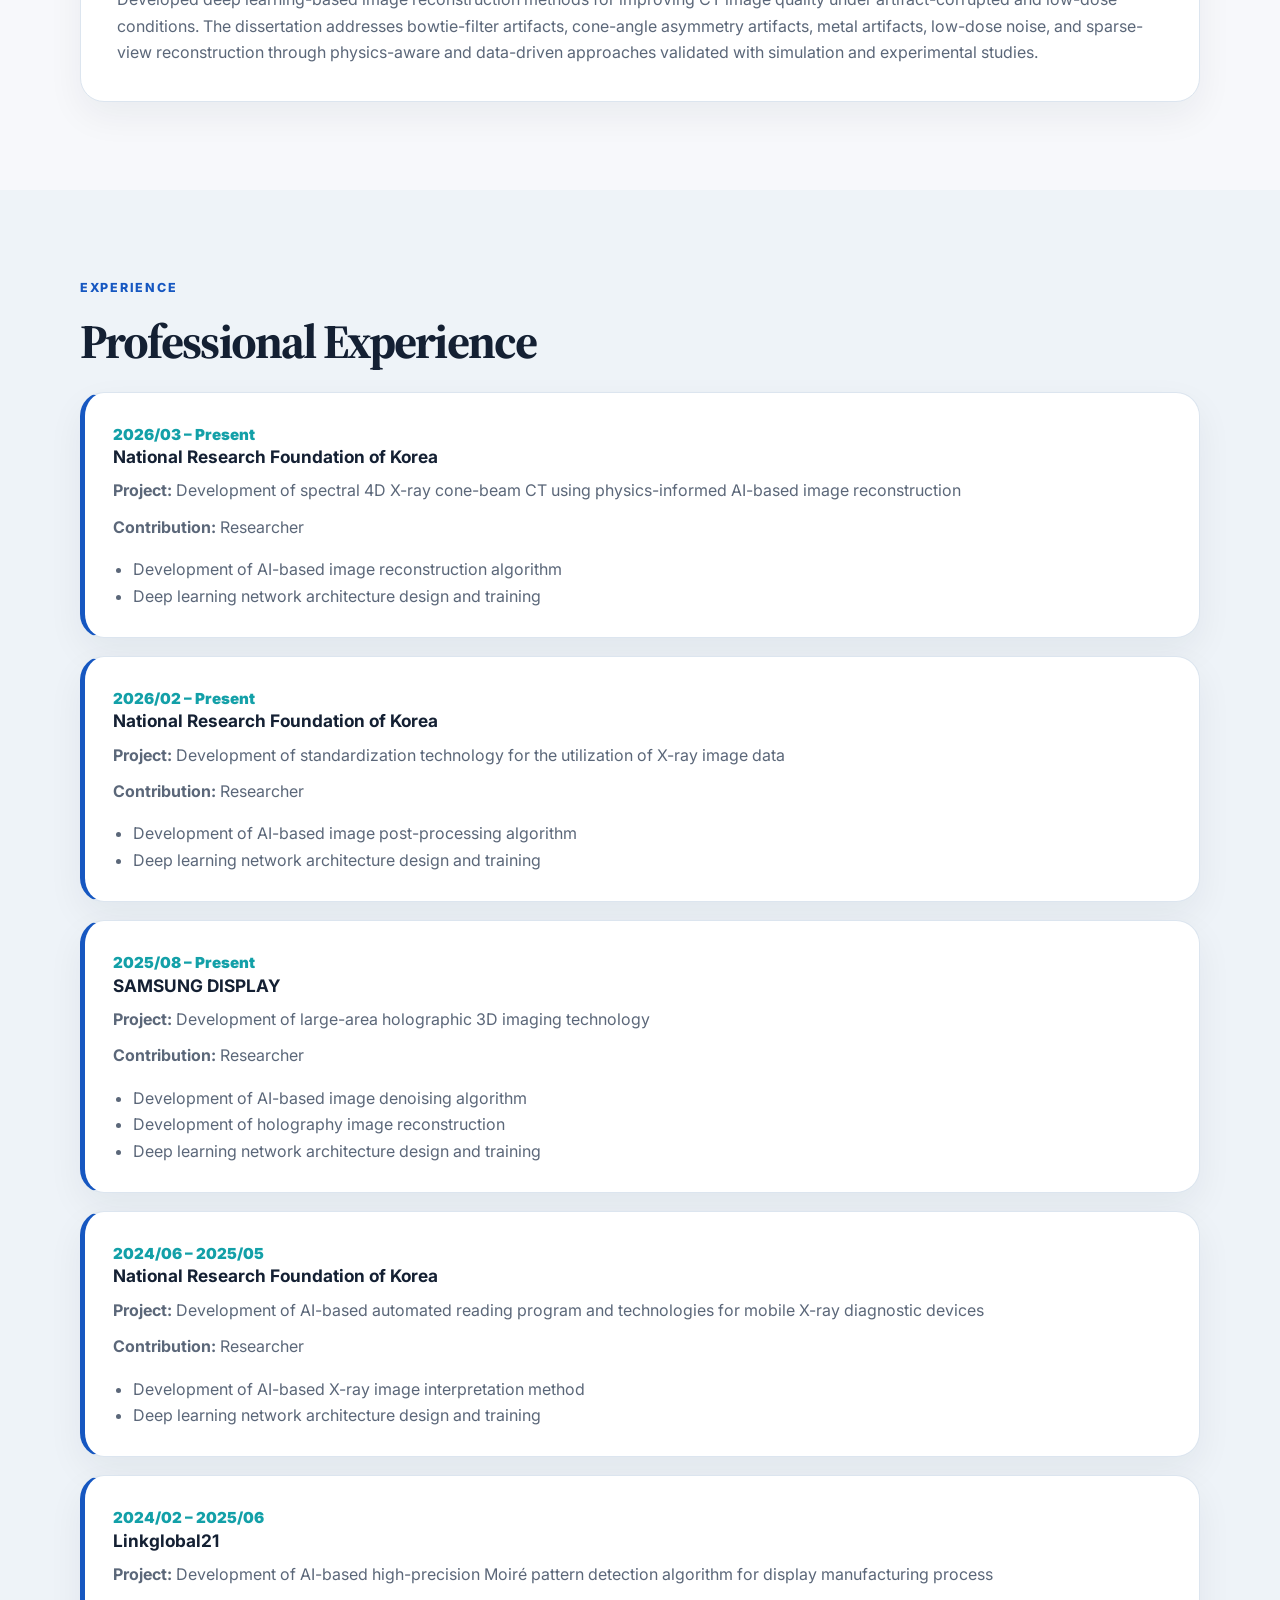
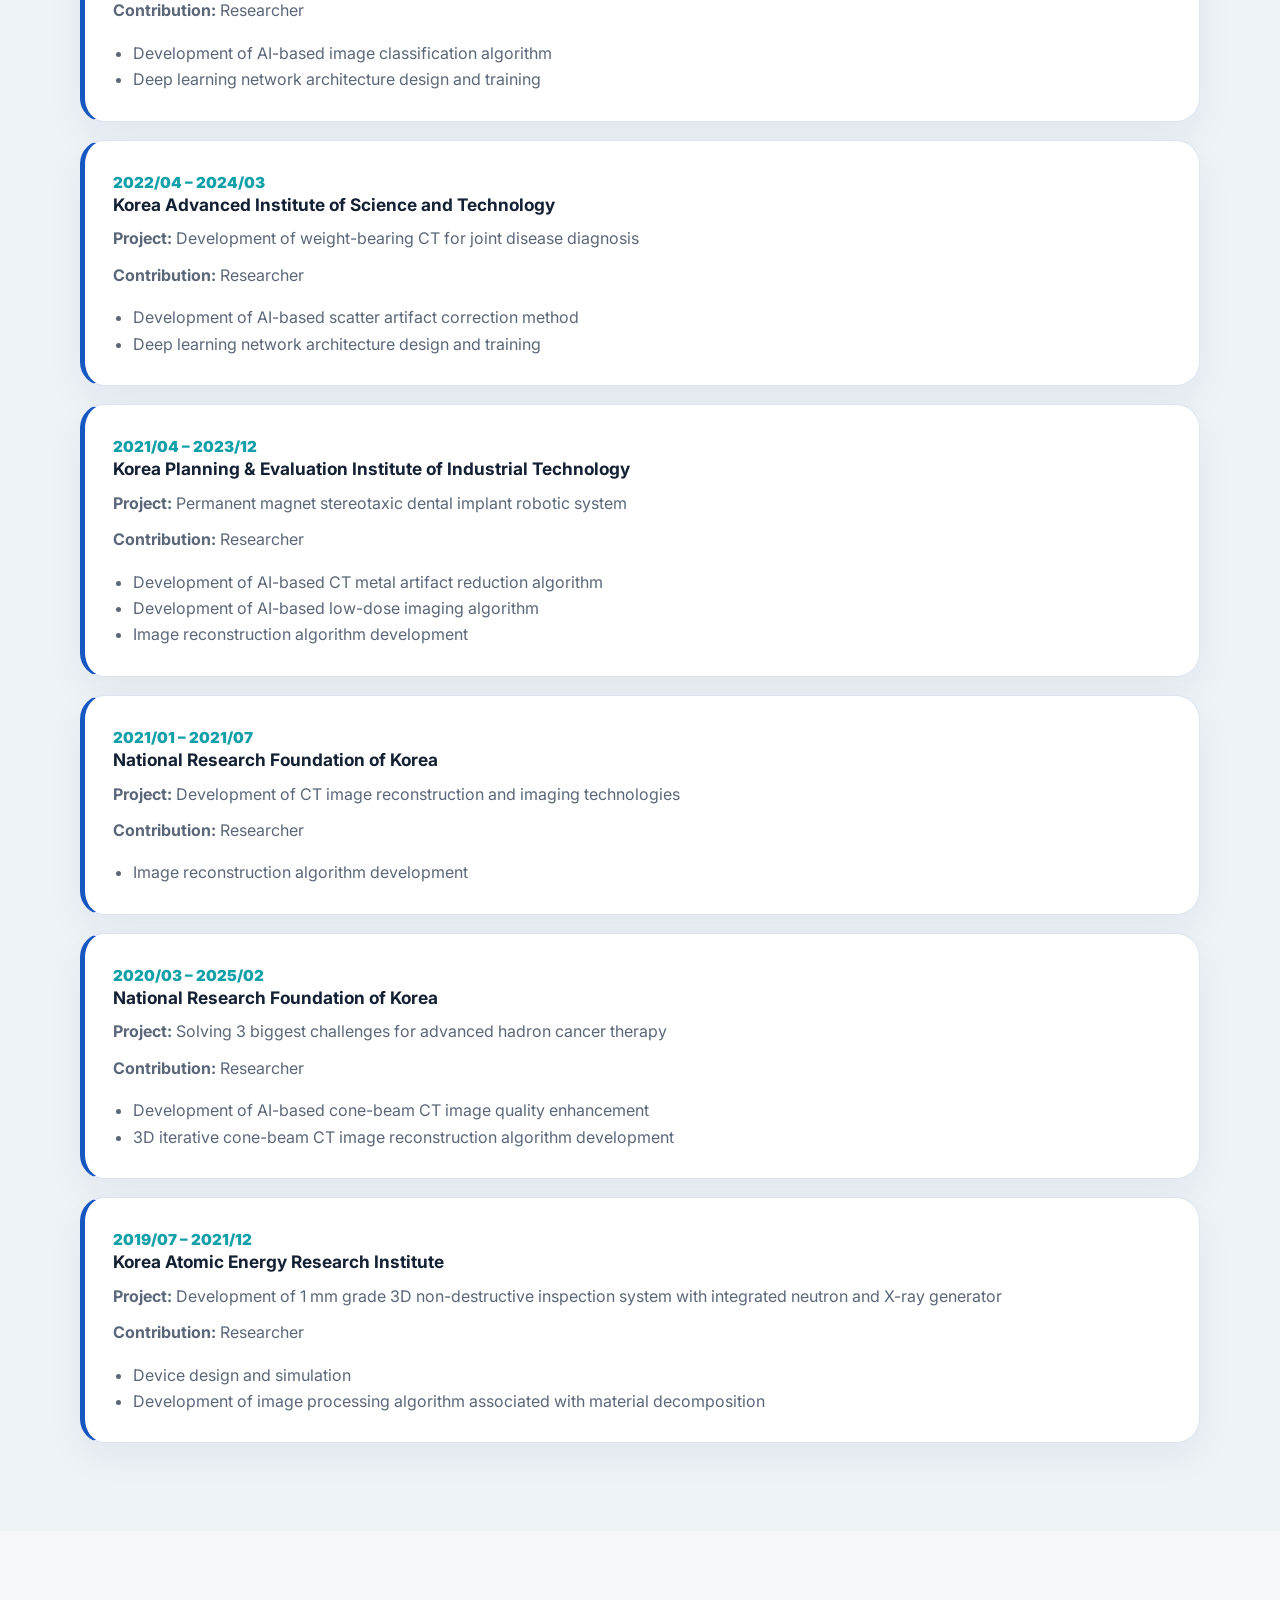
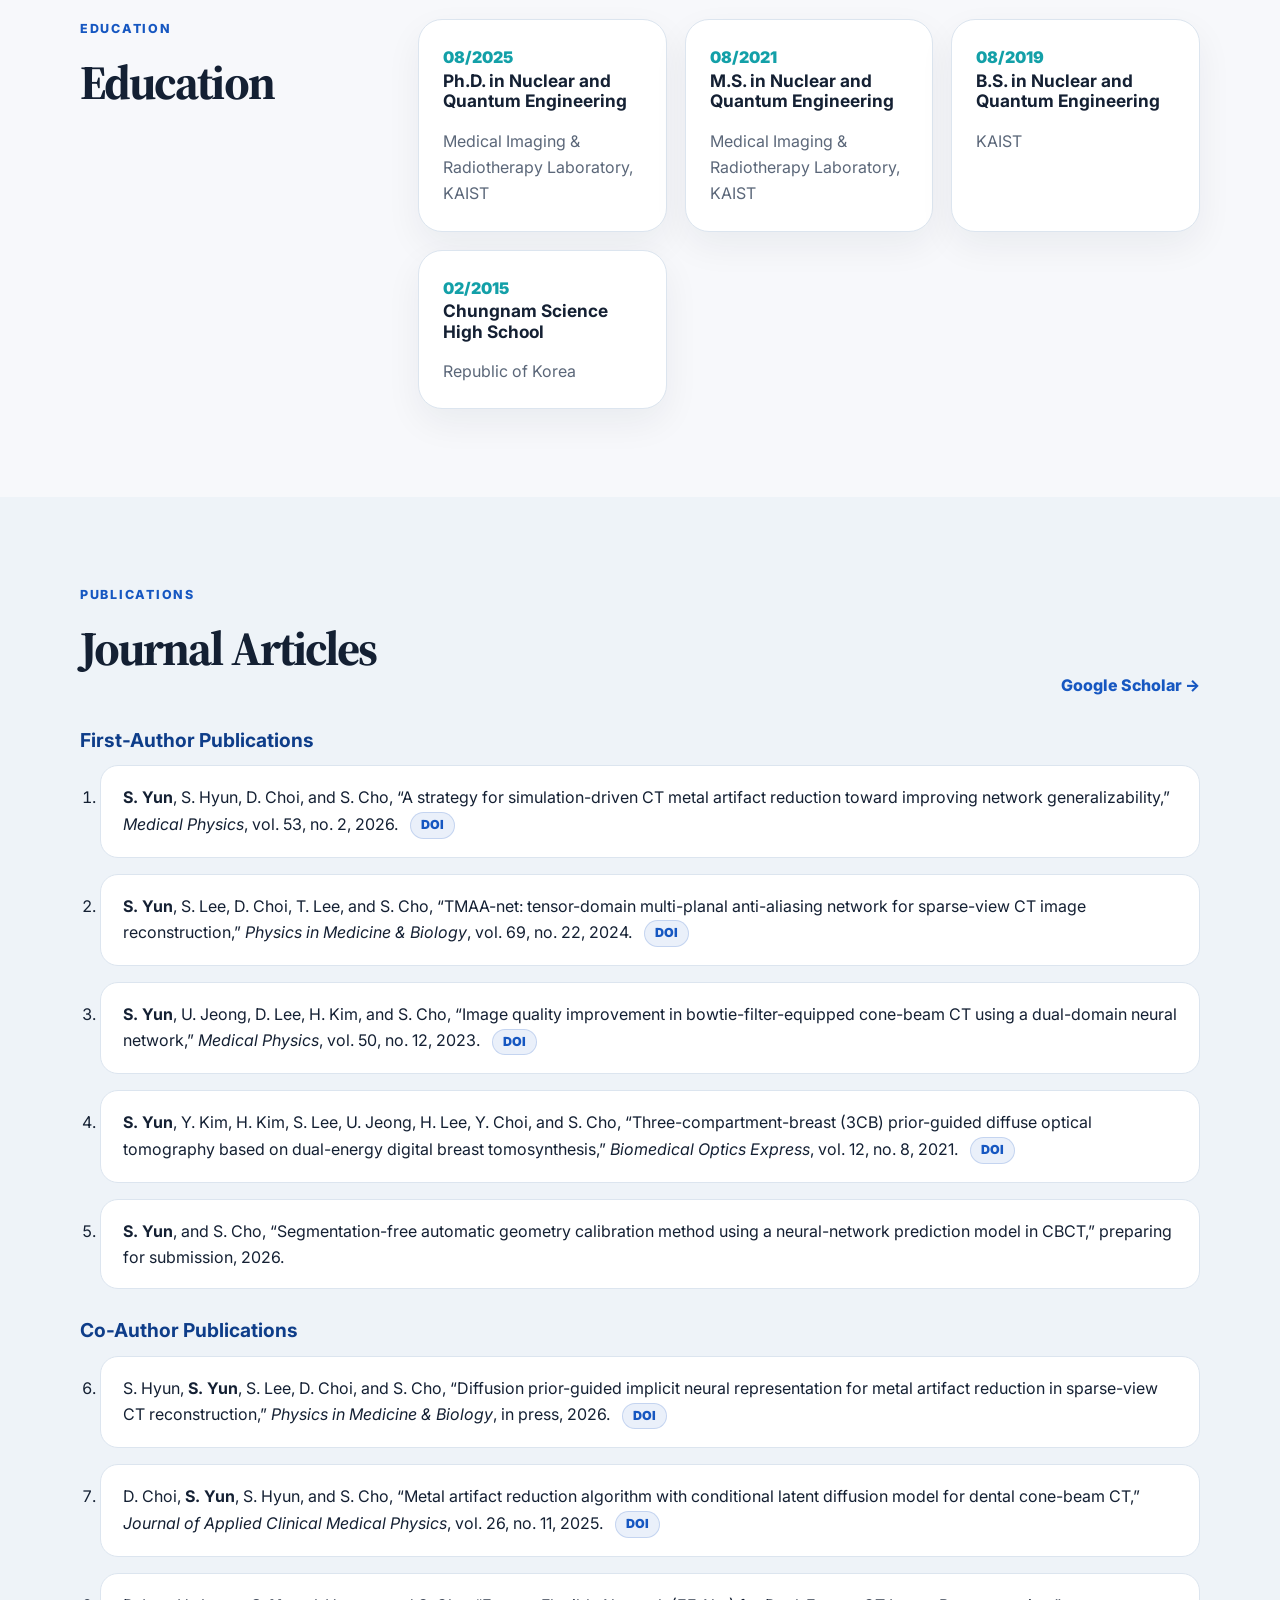
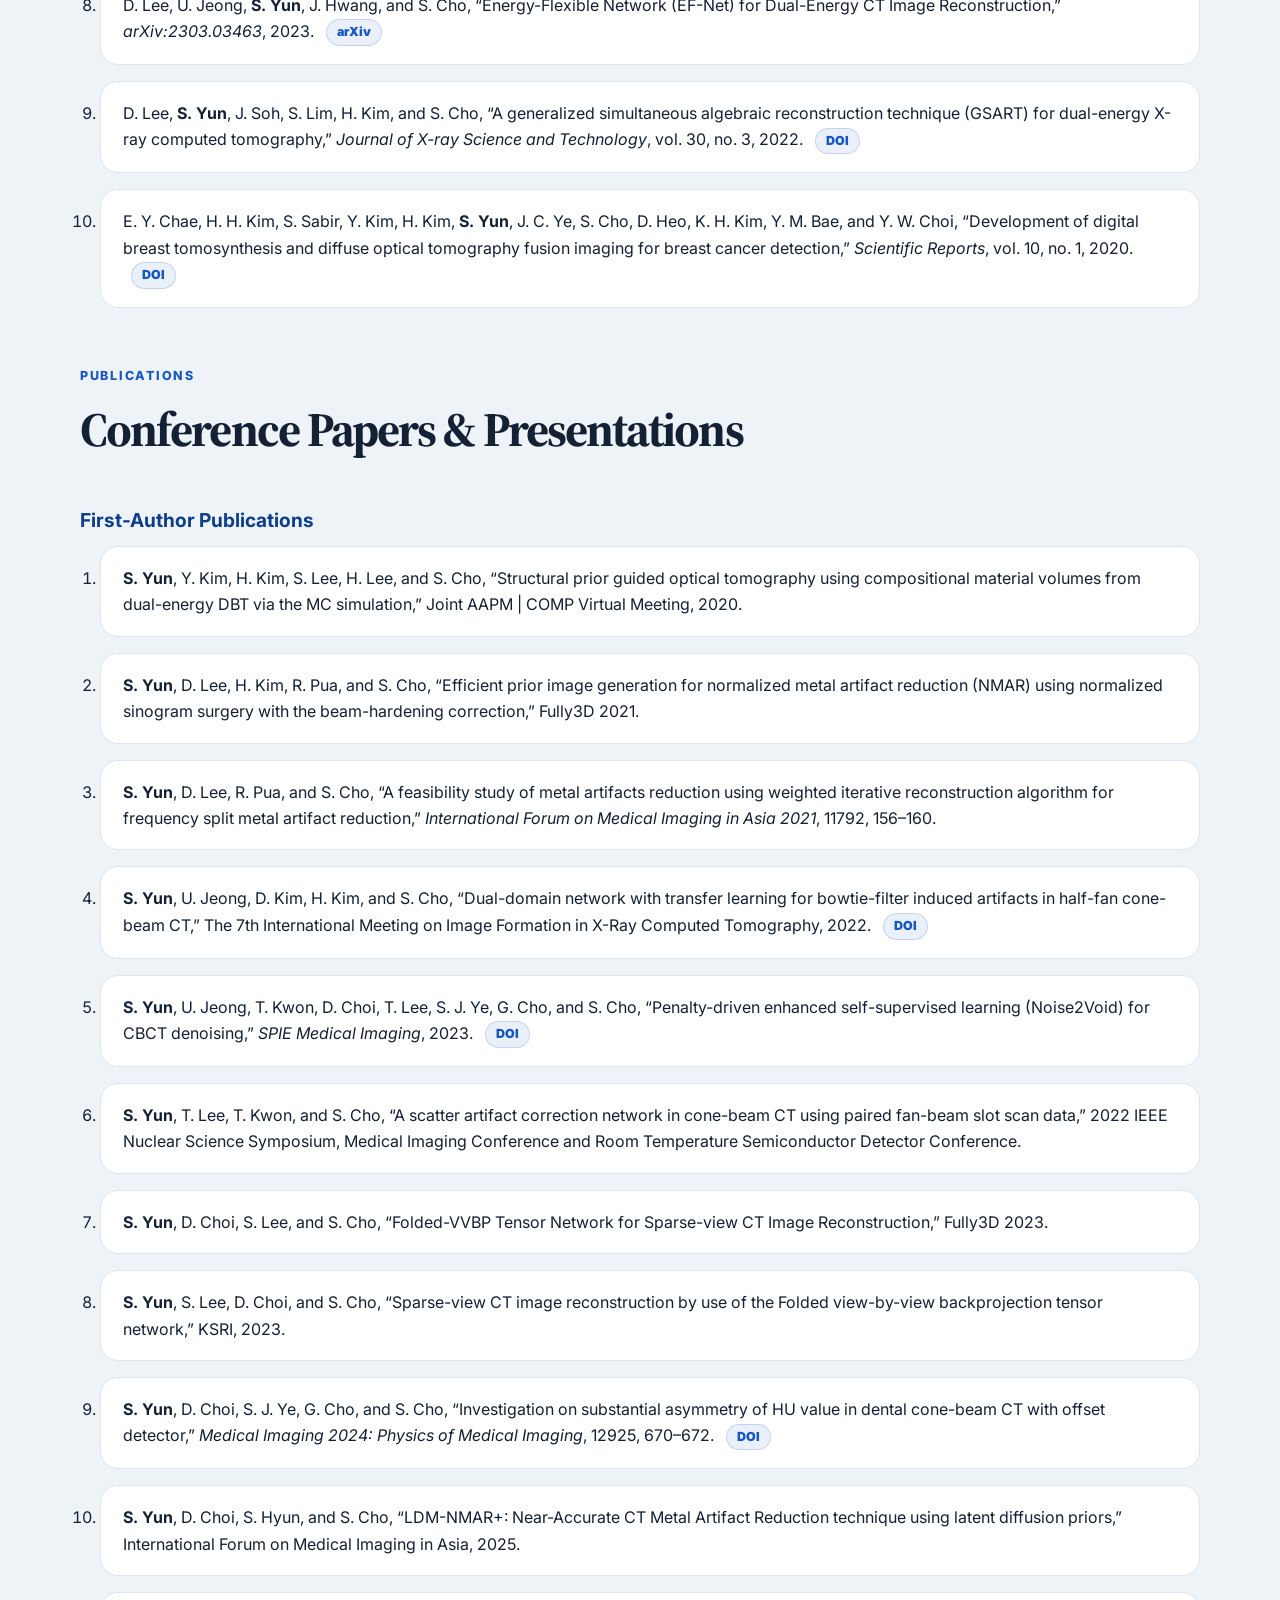
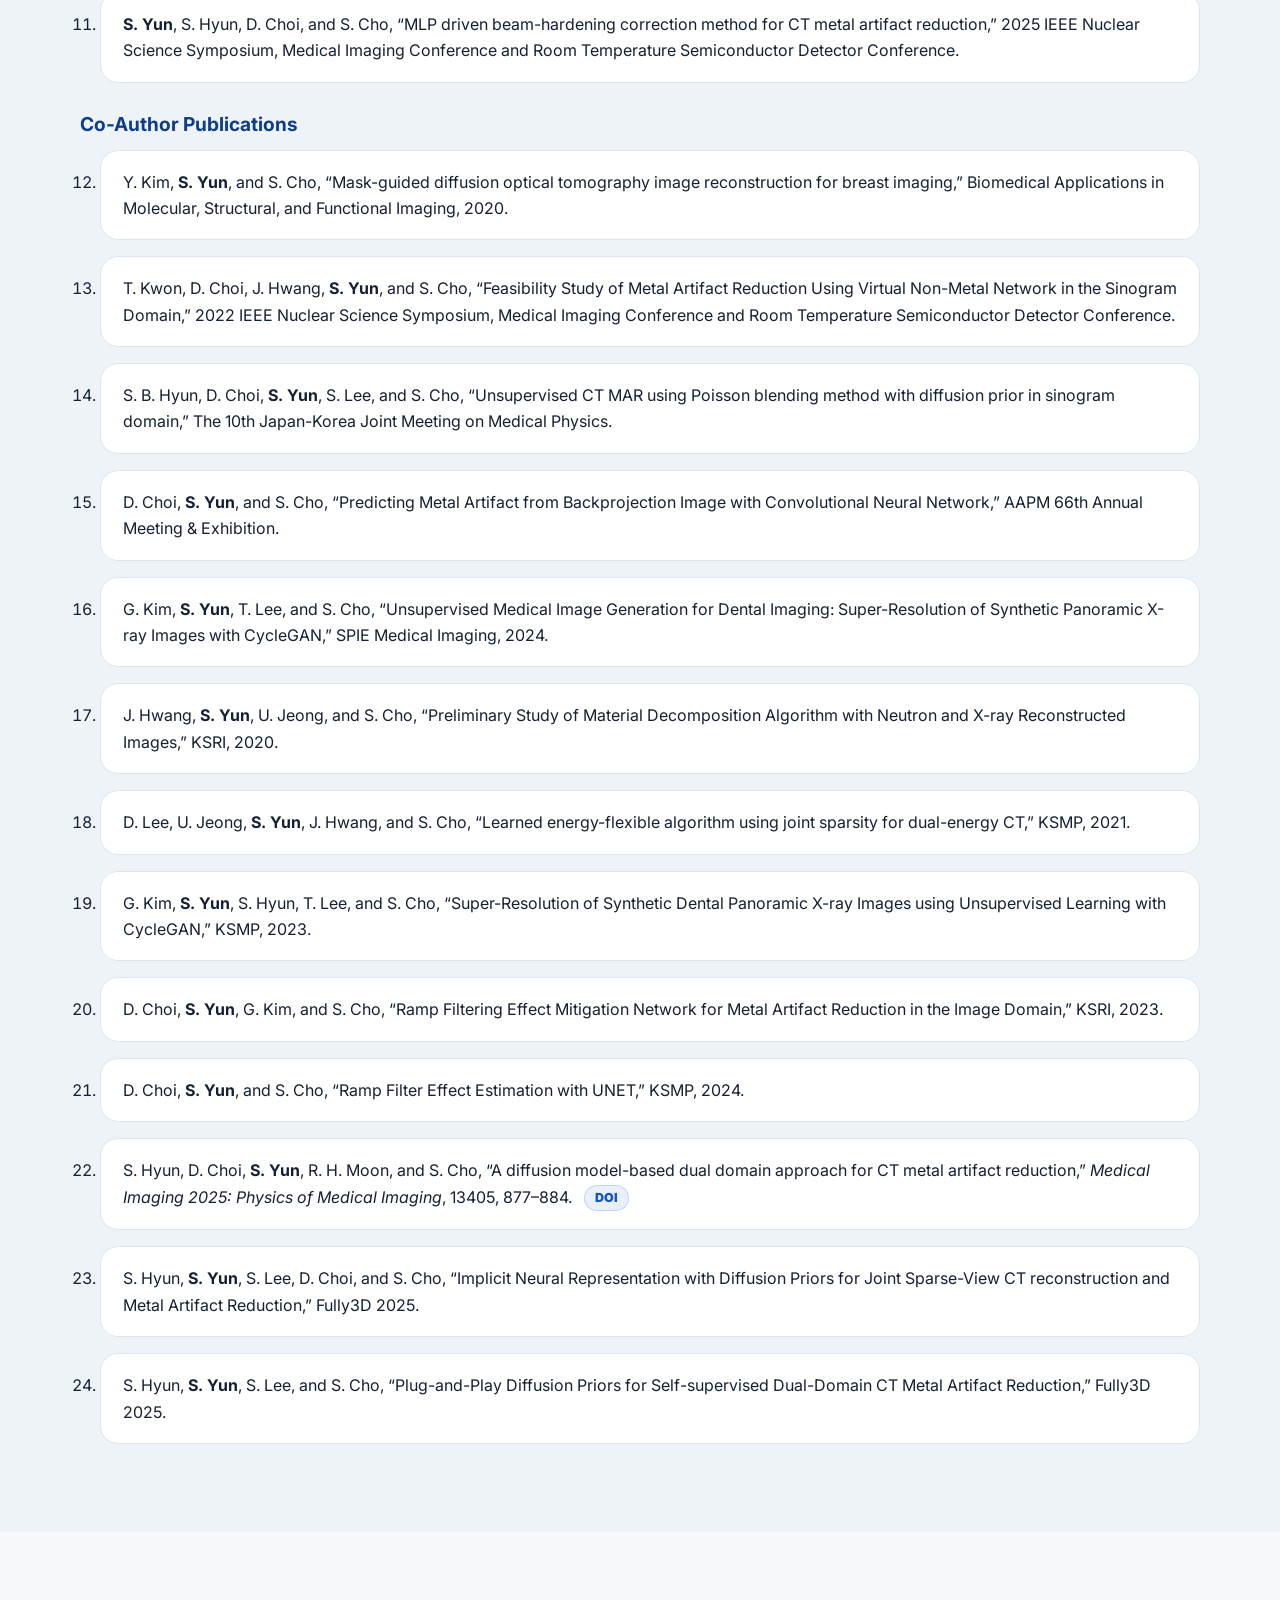
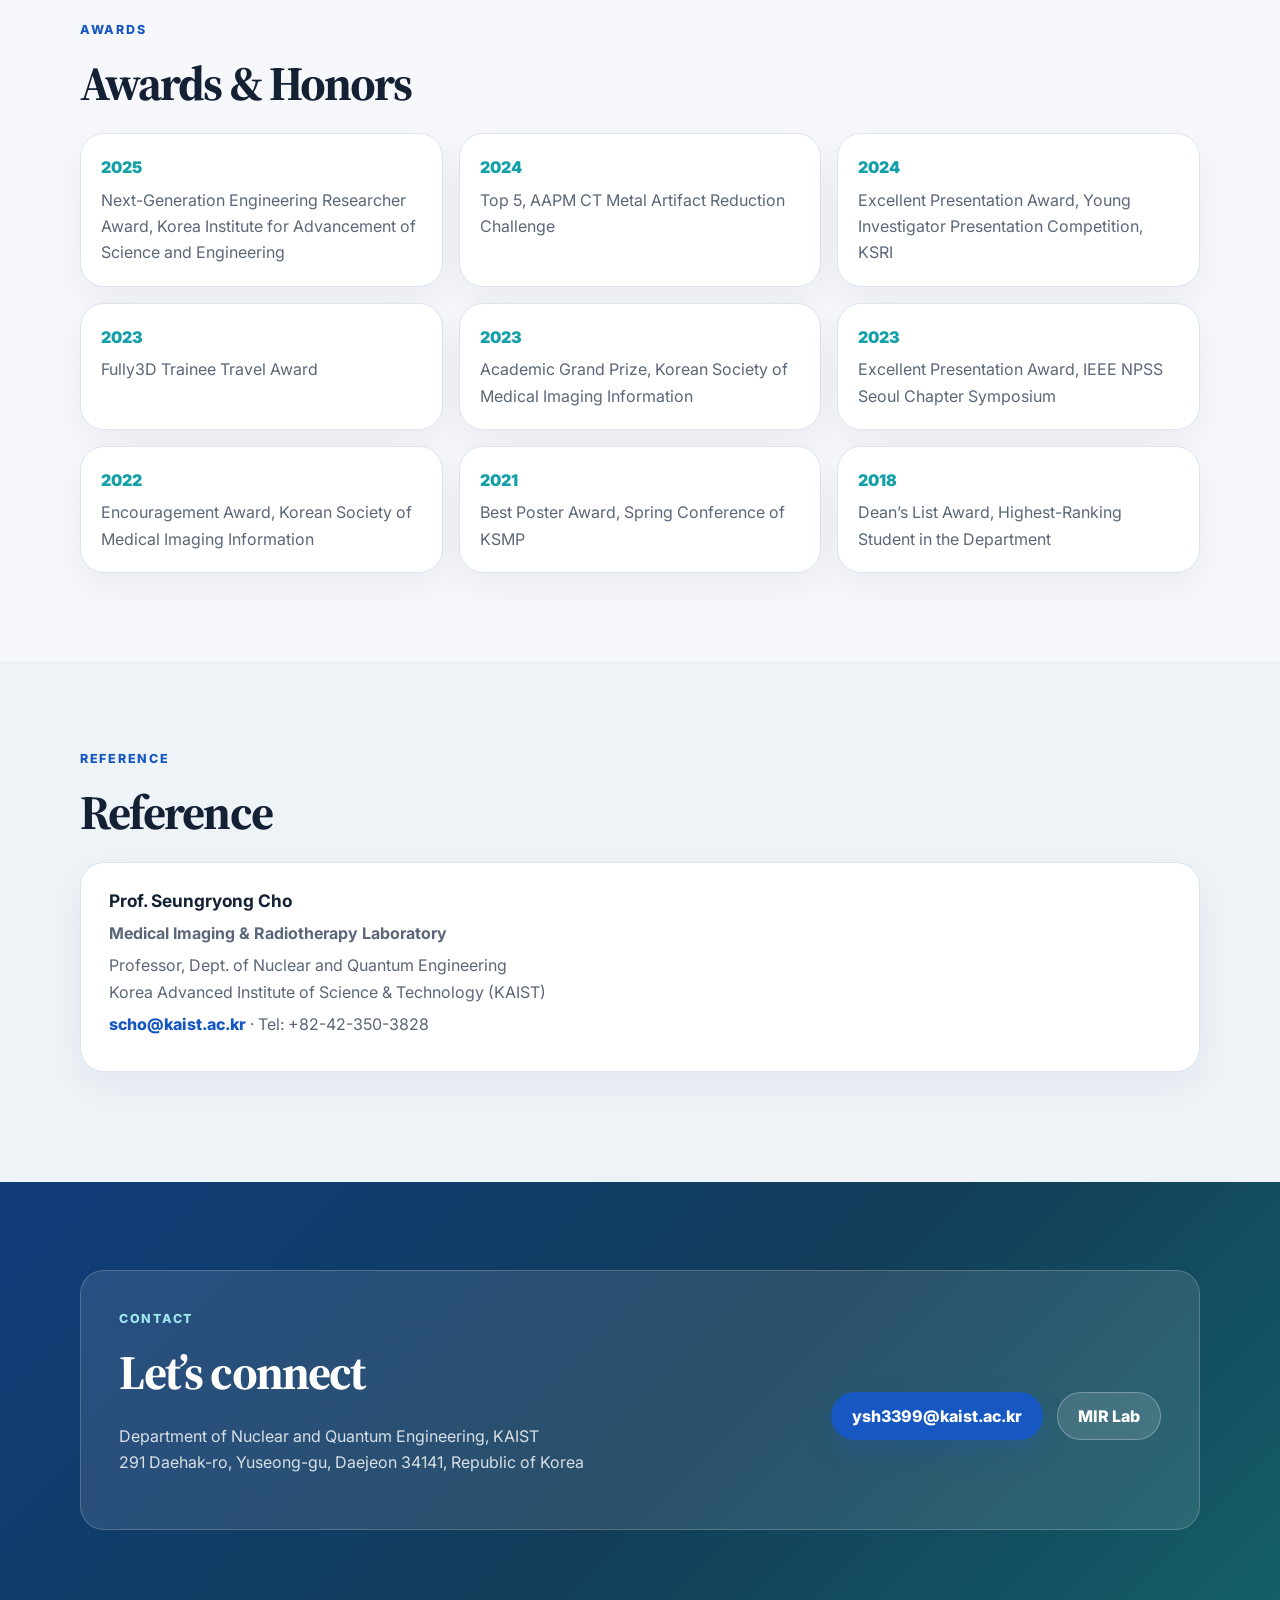
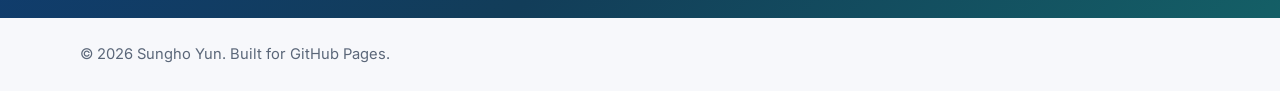
==== commit d5a97a0b: "Add files via upload" ====
--- a/index.html
+++ b/index.html
@@ -328,43 +328,12 @@
         <p class="eyebrow">Reference</p>
         <h2>Reference</h2>
         <div class="reference-card">
-          <img src="assets/seungryong-cho.png" alt="Portrait of Prof. Seungryong Cho" />
           <div>
             <h3>Prof. Seungryong Cho</h3>
             <p><strong>Medical Imaging & Radiotherapy Laboratory</strong></p>
             <p>Professor, Dept. of Nuclear and Quantum Engineering<br>Korea Advanced Institute of Science & Technology (KAIST)</p>
             <p><a class="text-link" href="mailto:scho@kaist.ac.kr">scho@kaist.ac.kr</a> · Tel: +82-42-350-3828</p>
           </div>
-        </div>
-        <div class="reference-grid">
-          <article class="small-card">
-            <h3>Professional Activities</h3>
-            <ul>
-              <li>Editor, <em>Medical Physics</em>, 2023–</li>
-              <li>Editorial Board Member, <em>Physics in Medicine and Biology</em>, 2019–</li>
-              <li>Program Committee Member, SPIE Physics of Medical Imaging, 2021–</li>
-              <li>Award and Honors Committee Member, AFOMP, 2023–</li>
-              <li>AAPM Seed Grant Committee Member, 2016–2019</li>
-            </ul>
-          </article>
-          <article class="small-card">
-            <h3>Education</h3>
-            <ul>
-              <li>Ph.D. in Medical Physics, The University of Chicago, 08/2009</li>
-              <li>Graduate Study in Physics, SUNY Buffalo, 08/2002–06/2004</li>
-              <li>M.S. in Physics, Seoul National University, 02/1997</li>
-              <li>B.S. in Physics, Seoul National University, 02/1995</li>
-            </ul>
-          </article>
-          <article class="small-card">
-            <h3>Research Experience</h3>
-            <ul>
-              <li>Post-doc Scholar, Department of Radiology, The University of Chicago</li>
-              <li>Research Assistant, Committee on Medical Physics, The University of Chicago</li>
-              <li>R&D Engineer, Optoelectronics Business, Samsung Electronics Co.</li>
-              <li>Research Engineer, Photonics Lab, Samsung Advanced Institute of Technology</li>
-            </ul>
-          </article>
         </div>
       </div>
     </section>
--- a/style.css
+++ b/style.css
@@ -283,10 +283,7 @@
   background: var(--primary);
 }
 .reference-card {
-  display: grid;
-  grid-template-columns: 180px 1fr;
-  gap: 28px;
-  align-items: center;
+  display: block;
   background: var(--surface);
   border: 1px solid var(--line);
   border-radius: var(--radius);
@@ -294,24 +291,5 @@
   padding: 28px;
   margin-bottom: 22px;
 }
-.reference-card img {
-  width: 160px;
-  height: 190px;
-  object-fit: cover;
-  object-position: center top;
-  border-radius: 18px;
-  box-shadow: 0 16px 34px rgba(20, 32, 51, 0.14);
-  background: white;
-}
 .reference-card p { color: var(--muted); margin: 6px 0; }
-.reference-grid {
-  display: grid;
-  grid-template-columns: repeat(3, 1fr);
-  gap: 16px;
-}
-.reference-grid ul { color: var(--muted); margin-bottom: 0; }
-
-@media (max-width: 900px) {
-  .reference-card { grid-template-columns: 1fr; text-align: left; }
-  .reference-grid { grid-template-columns: 1fr; }
-}
+
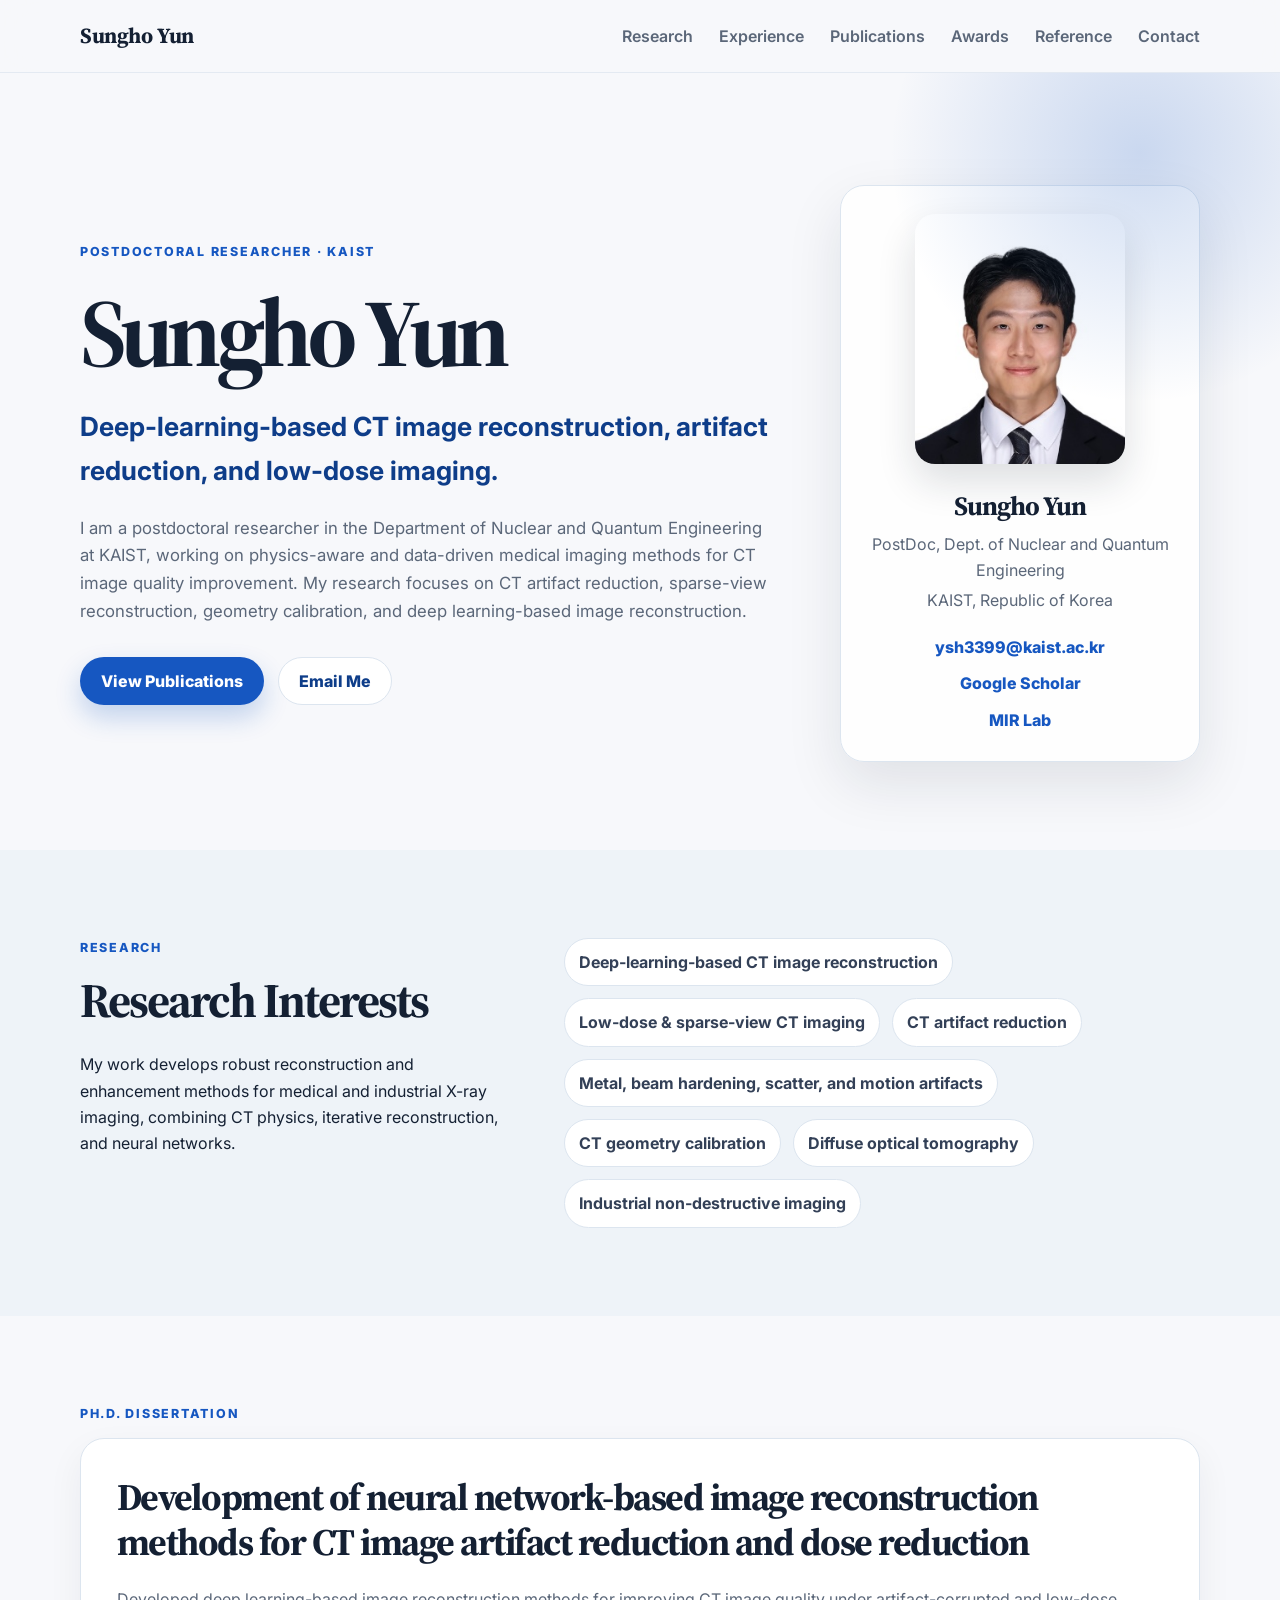
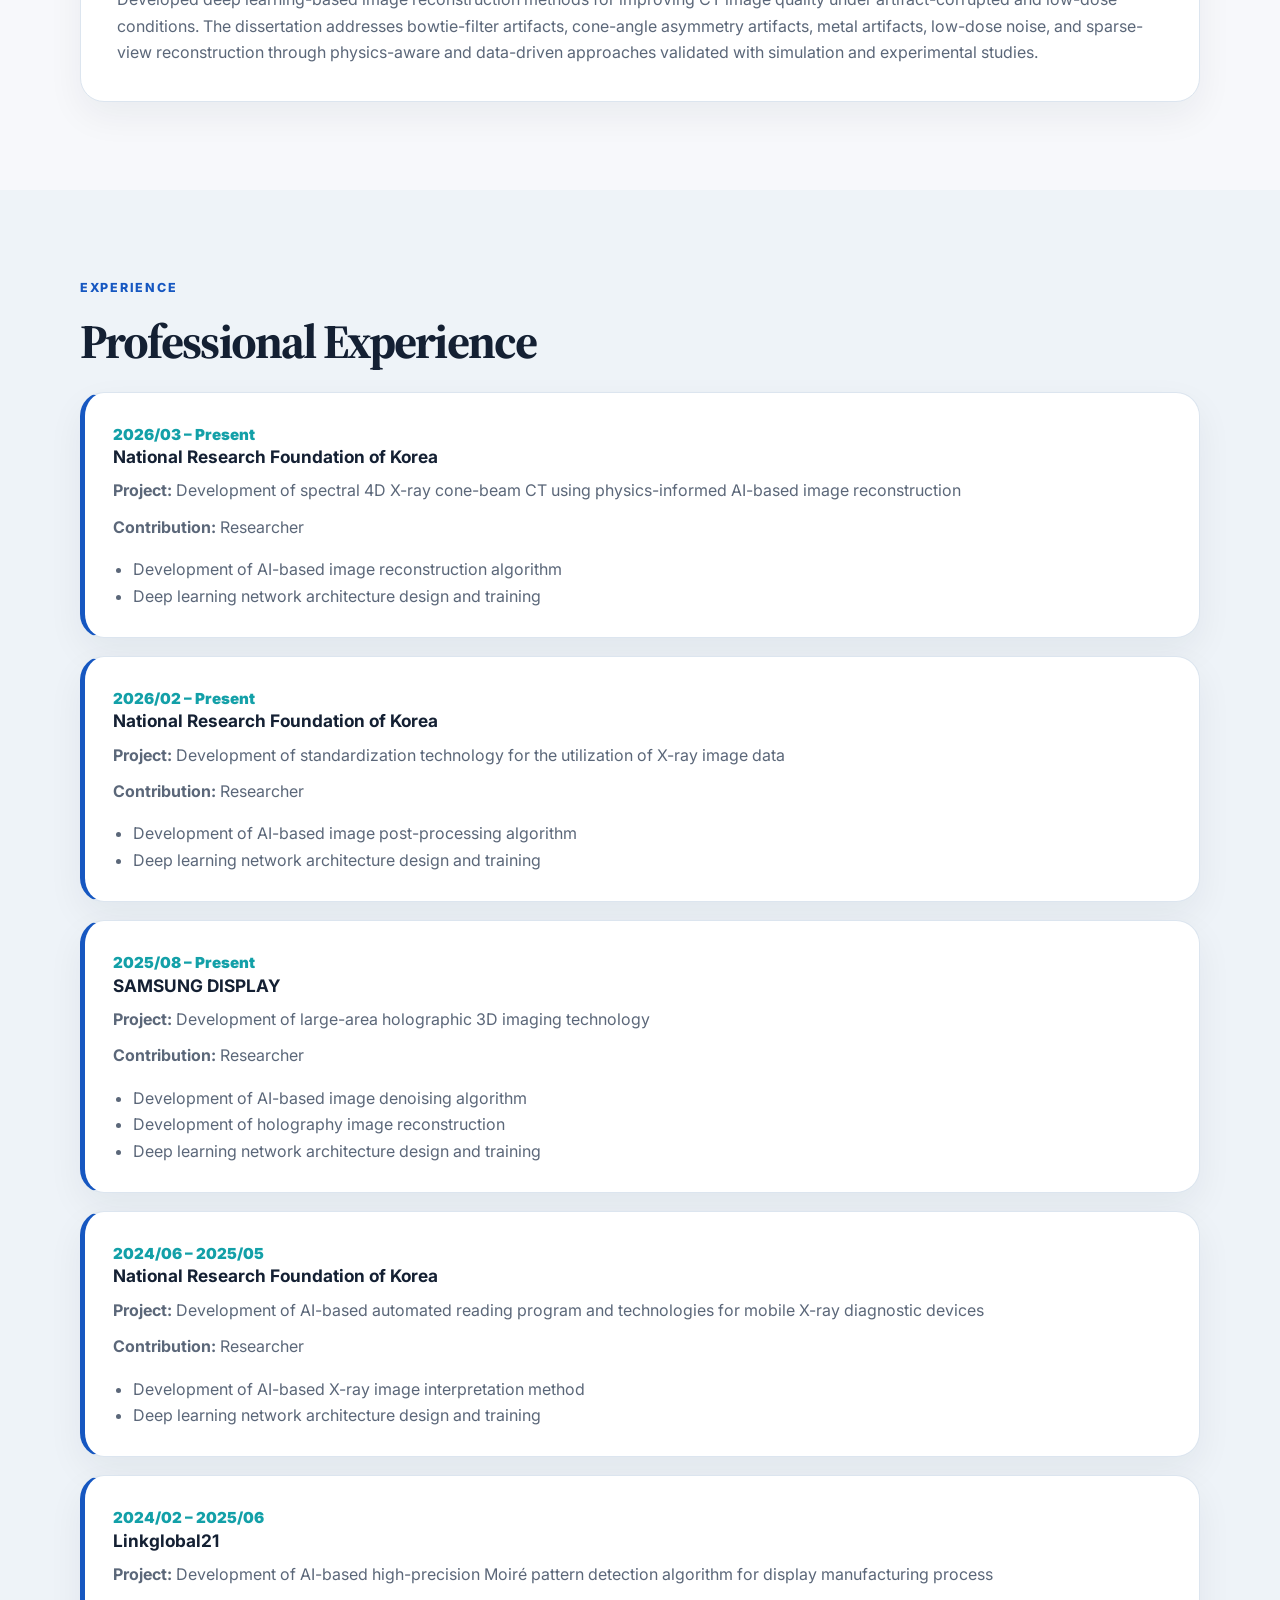
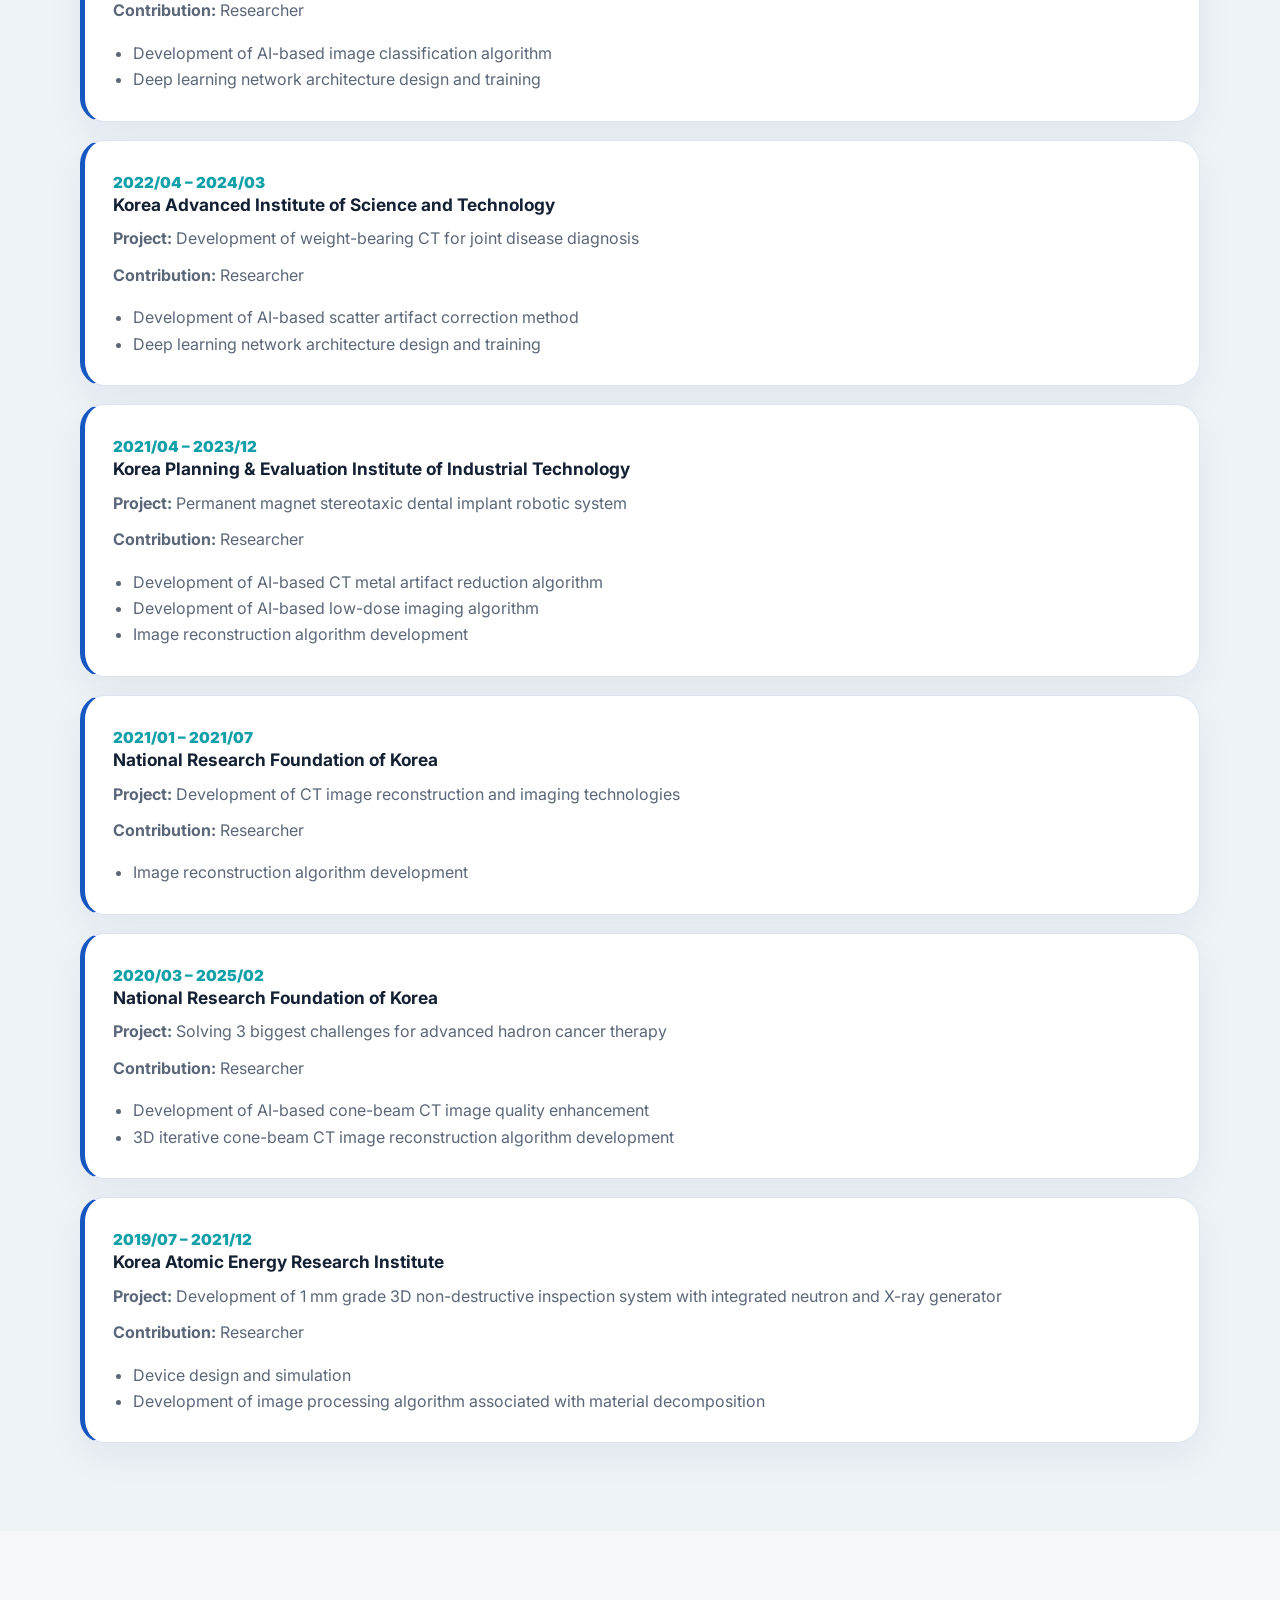
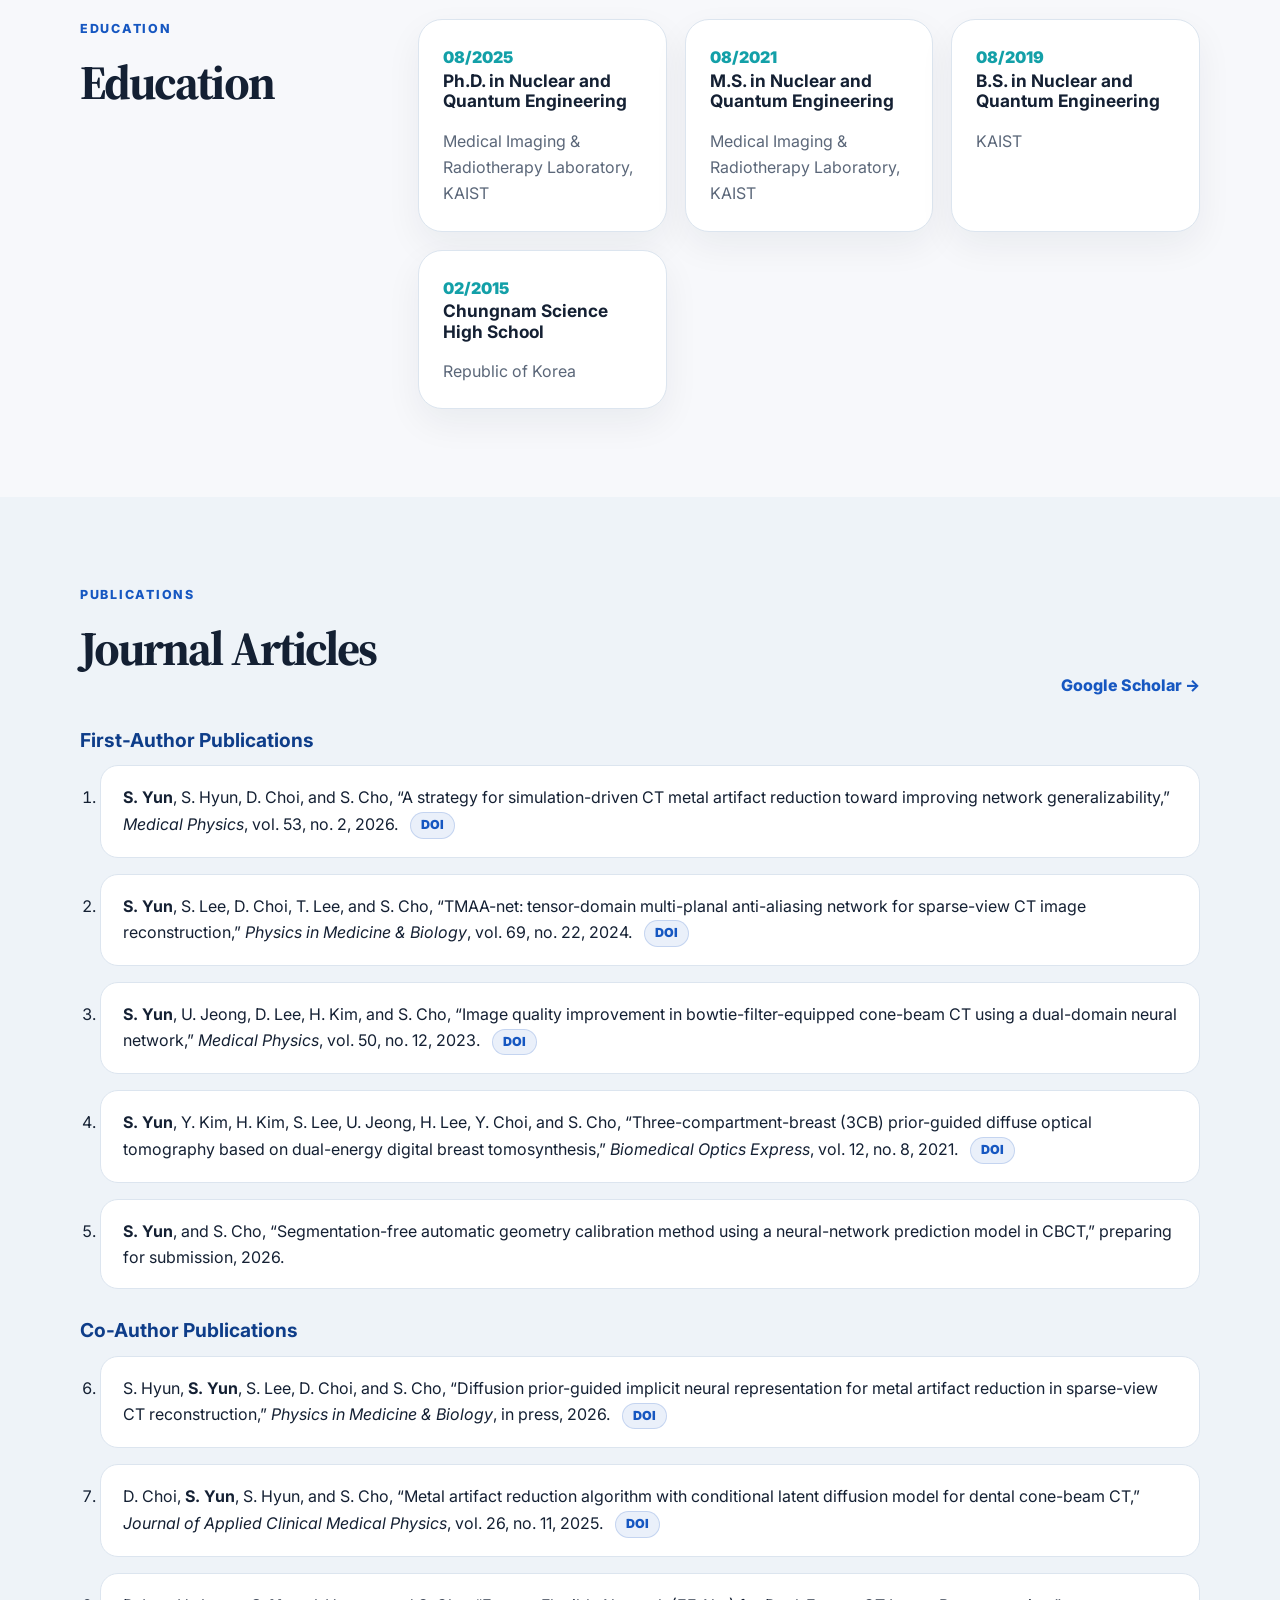
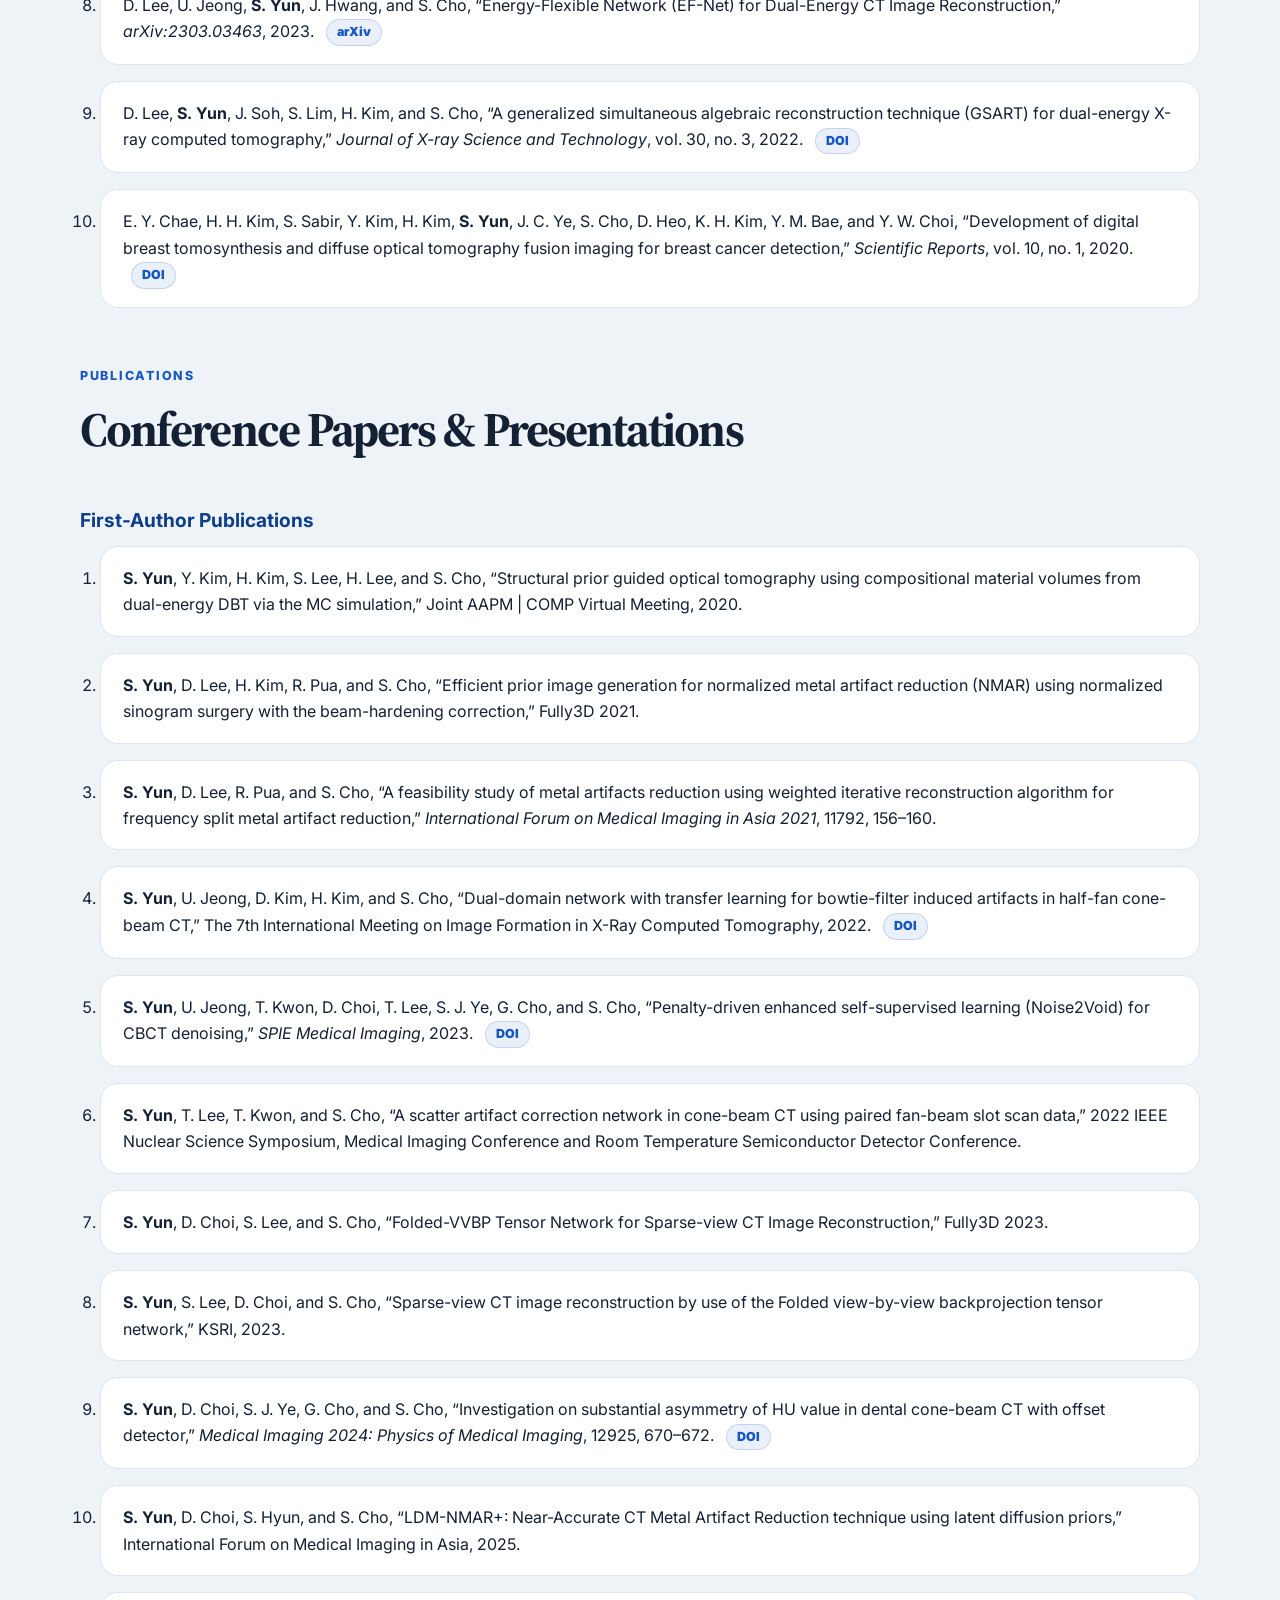
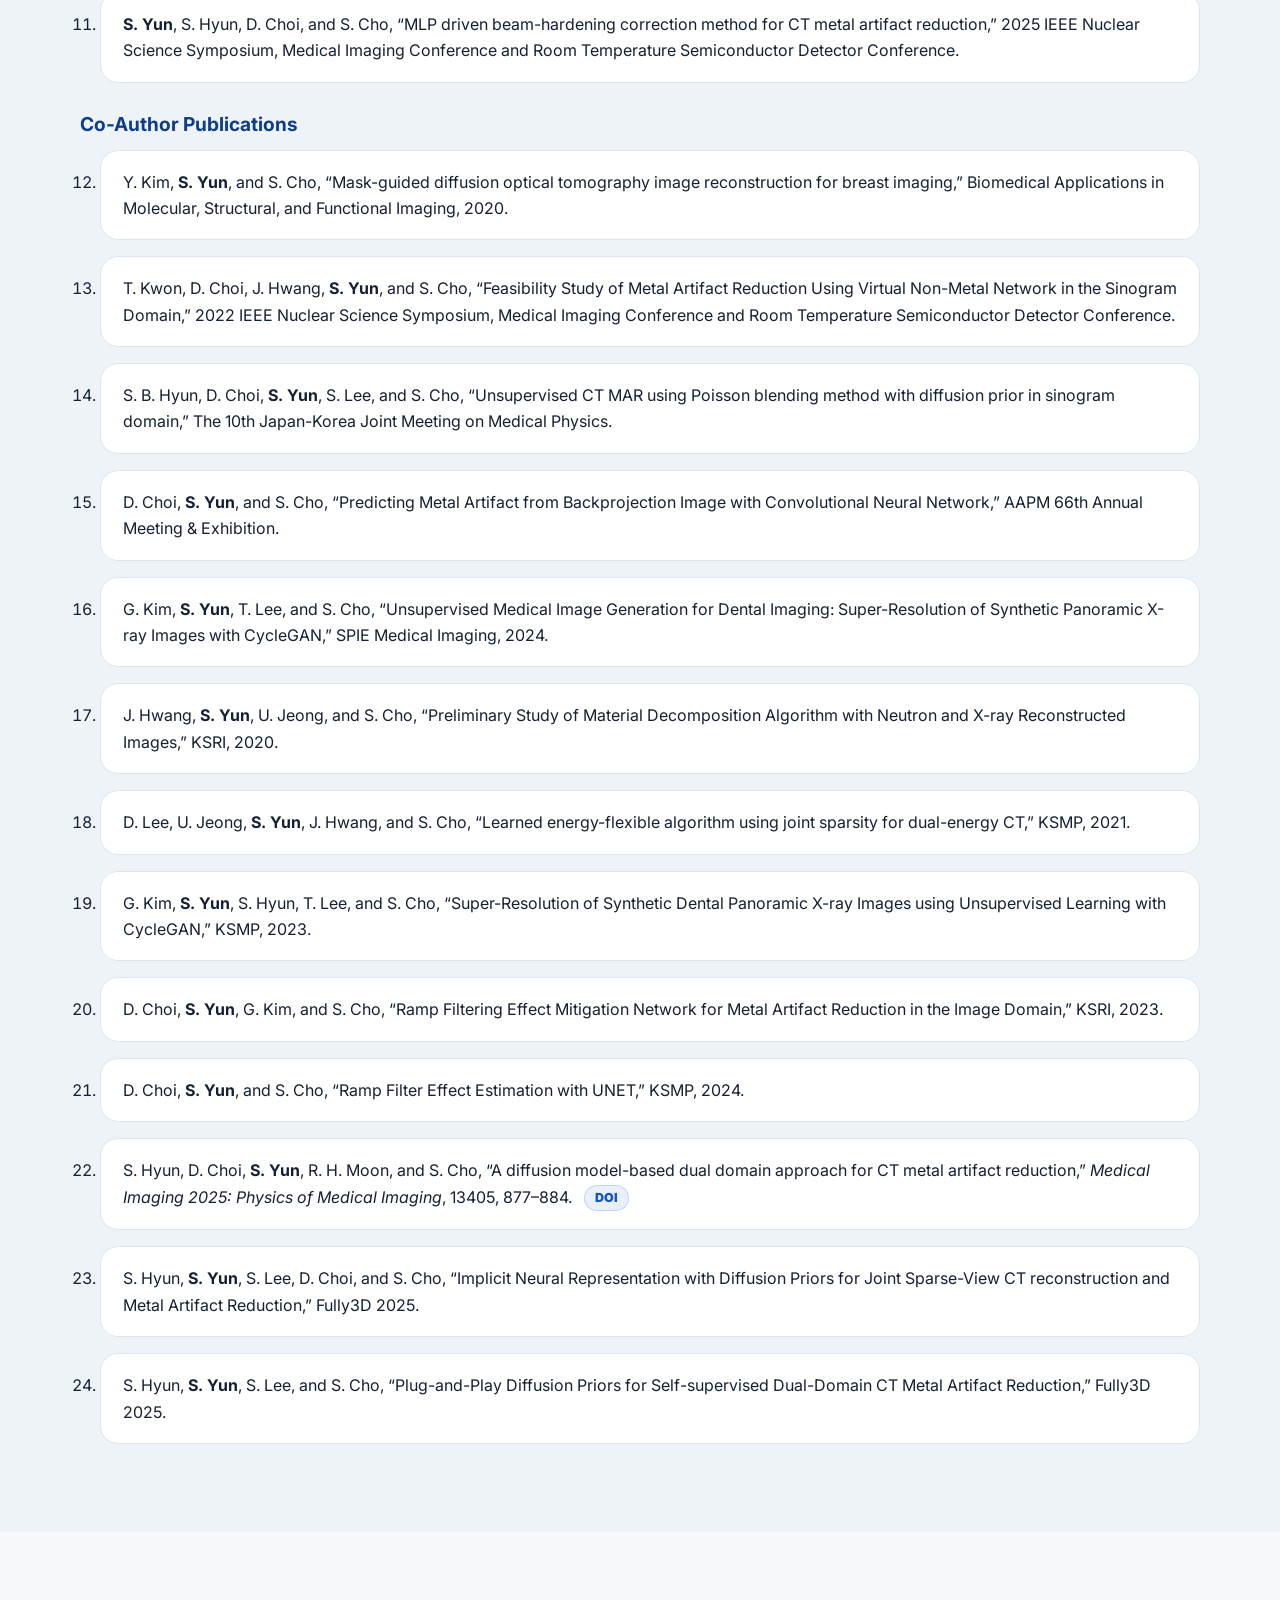
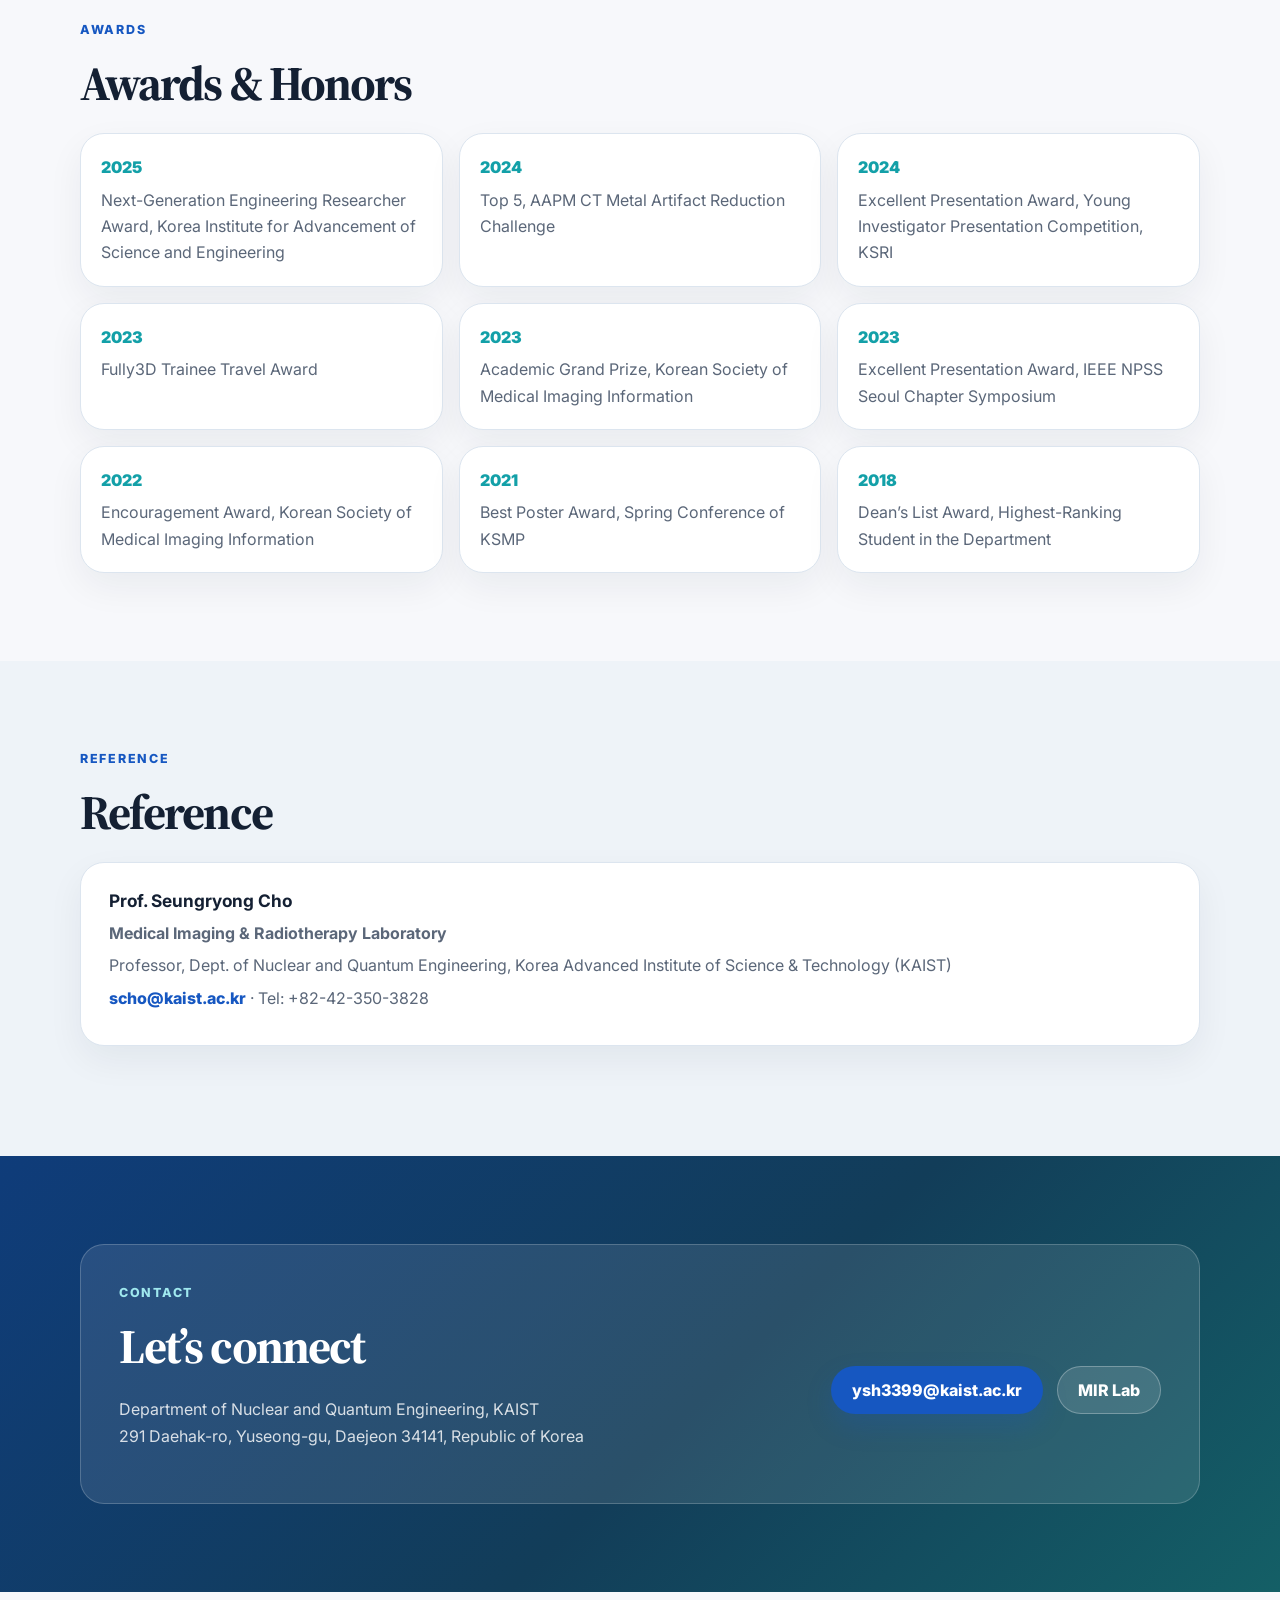
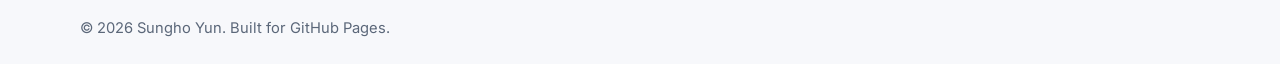
==== commit 300a187d: "Add files via upload" ====
--- a/index.html
+++ b/index.html
@@ -8,7 +8,7 @@
   <link rel="preconnect" href="https://fonts.googleapis.com">
   <link rel="preconnect" href="https://fonts.gstatic.com" crossorigin>
   <link href="https://fonts.googleapis.com/css2?family=Inter:wght@400;500;600;700;800&family=Source+Serif+4:wght@600;700&display=swap" rel="stylesheet">
-  <link rel="stylesheet" href="style.css" />
+  <link rel="stylesheet" href="style.css?v=ref-final" />
 </head>
 <body>
   <header class="site-header">
@@ -327,13 +327,11 @@
       <div class="container">
         <p class="eyebrow">Reference</p>
         <h2>Reference</h2>
-        <div class="reference-card">
-          <div>
-            <h3>Prof. Seungryong Cho</h3>
-            <p><strong>Medical Imaging & Radiotherapy Laboratory</strong></p>
-            <p>Professor, Dept. of Nuclear and Quantum Engineering<br>Korea Advanced Institute of Science & Technology (KAIST)</p>
-            <p><a class="text-link" href="mailto:scho@kaist.ac.kr">scho@kaist.ac.kr</a> · Tel: +82-42-350-3828</p>
-          </div>
+        <div class="reference-card reference-card-wide">
+          <h3>Prof. Seungryong Cho</h3>
+          <p><strong>Medical Imaging & Radiotherapy Laboratory</strong></p>
+          <p>Professor, Dept. of Nuclear and Quantum Engineering, Korea Advanced Institute of Science & Technology (KAIST)</p>
+          <p><a class="text-link" href="mailto:scho@kaist.ac.kr">scho@kaist.ac.kr</a> · Tel: +82-42-350-3828</p>
         </div>
       </div>
     </section>
--- a/style.css
+++ b/style.css
@@ -282,8 +282,13 @@
   color: white;
   background: var(--primary);
 }
-.reference-card {
-  display: block;
+
+/* Reference section: final full-width layout after removing professor photo/details */
+.reference-card,
+.reference-card-wide {
+  display: block !important;
+  width: 100% !important;
+  max-width: 100% !important;
   background: var(--surface);
   border: 1px solid var(--line);
   border-radius: var(--radius);
@@ -291,5 +296,13 @@
   padding: 28px;
   margin-bottom: 22px;
 }
-.reference-card p { color: var(--muted); margin: 6px 0; }
-
+
+.reference-card h3,
+.reference-card p {
+  max-width: none !important;
+}
+
+.reference-card p {
+  color: var(--muted);
+  margin: 6px 0;
+}
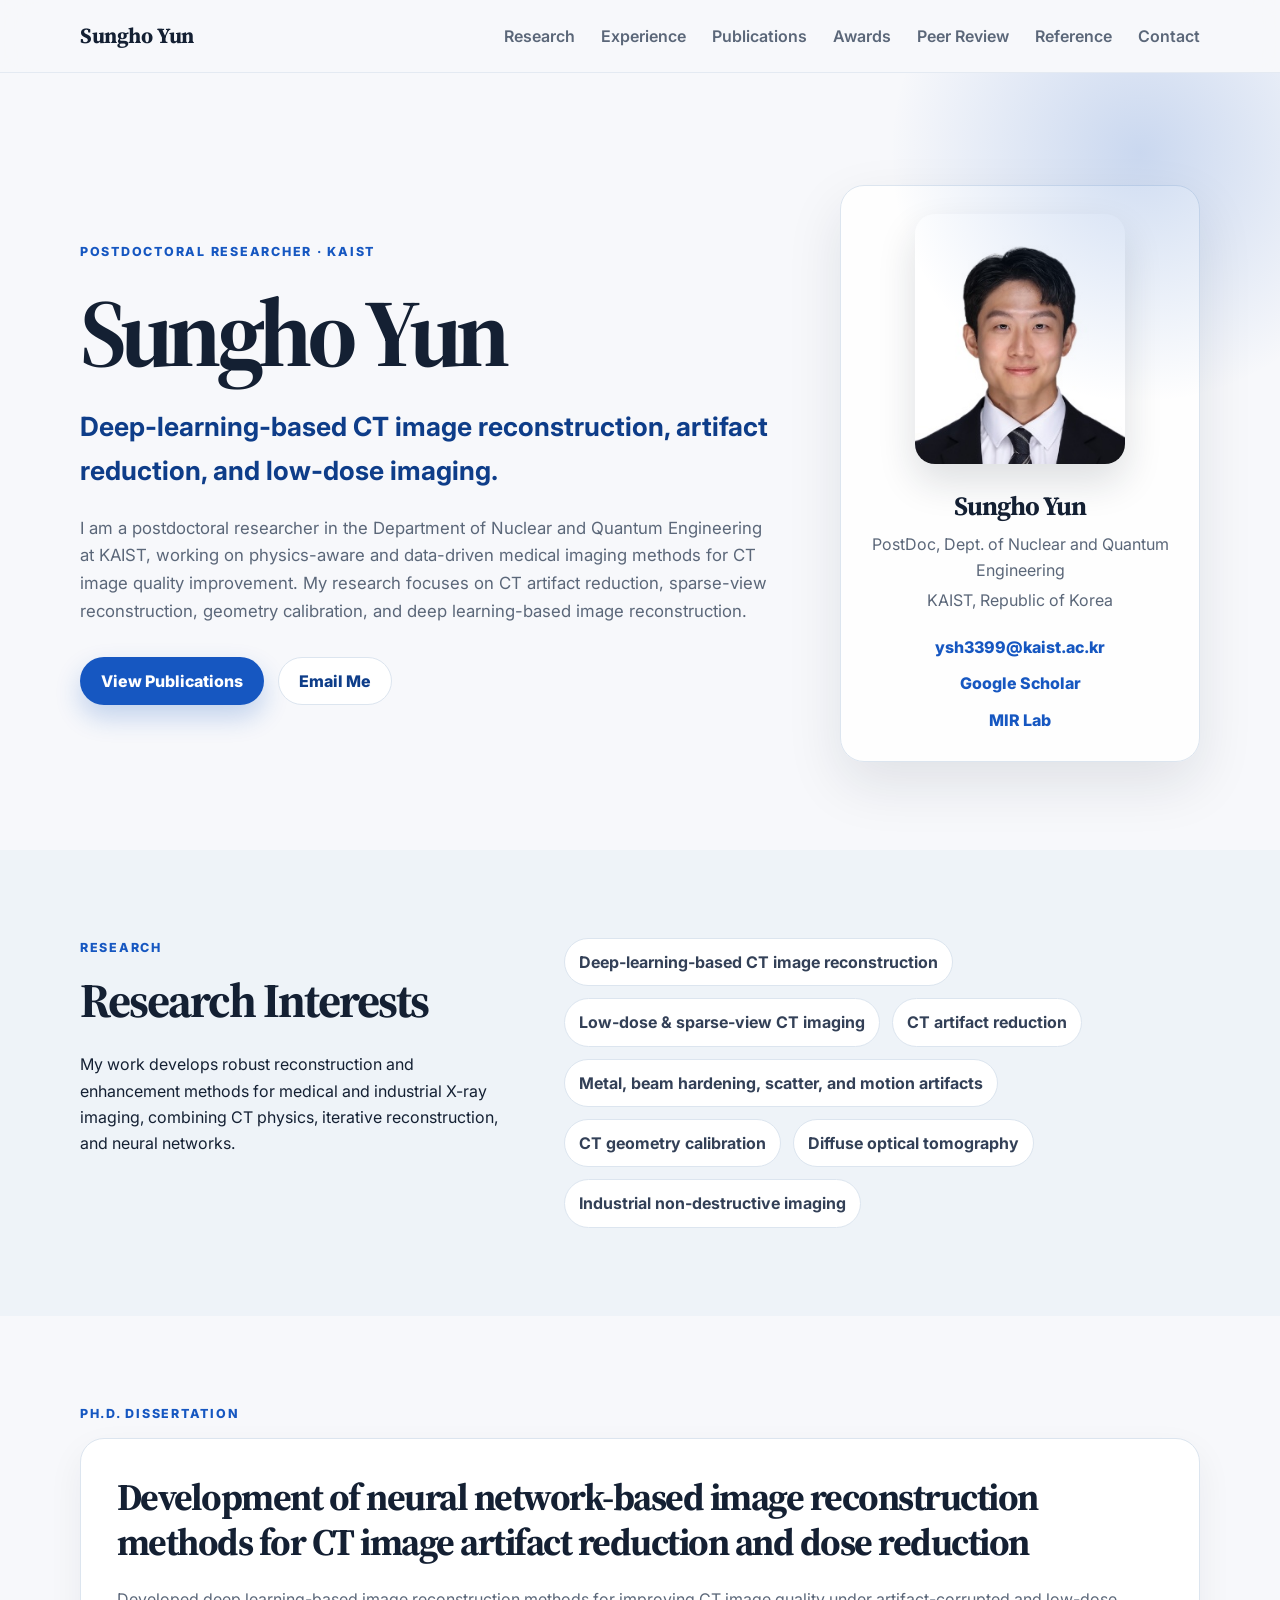
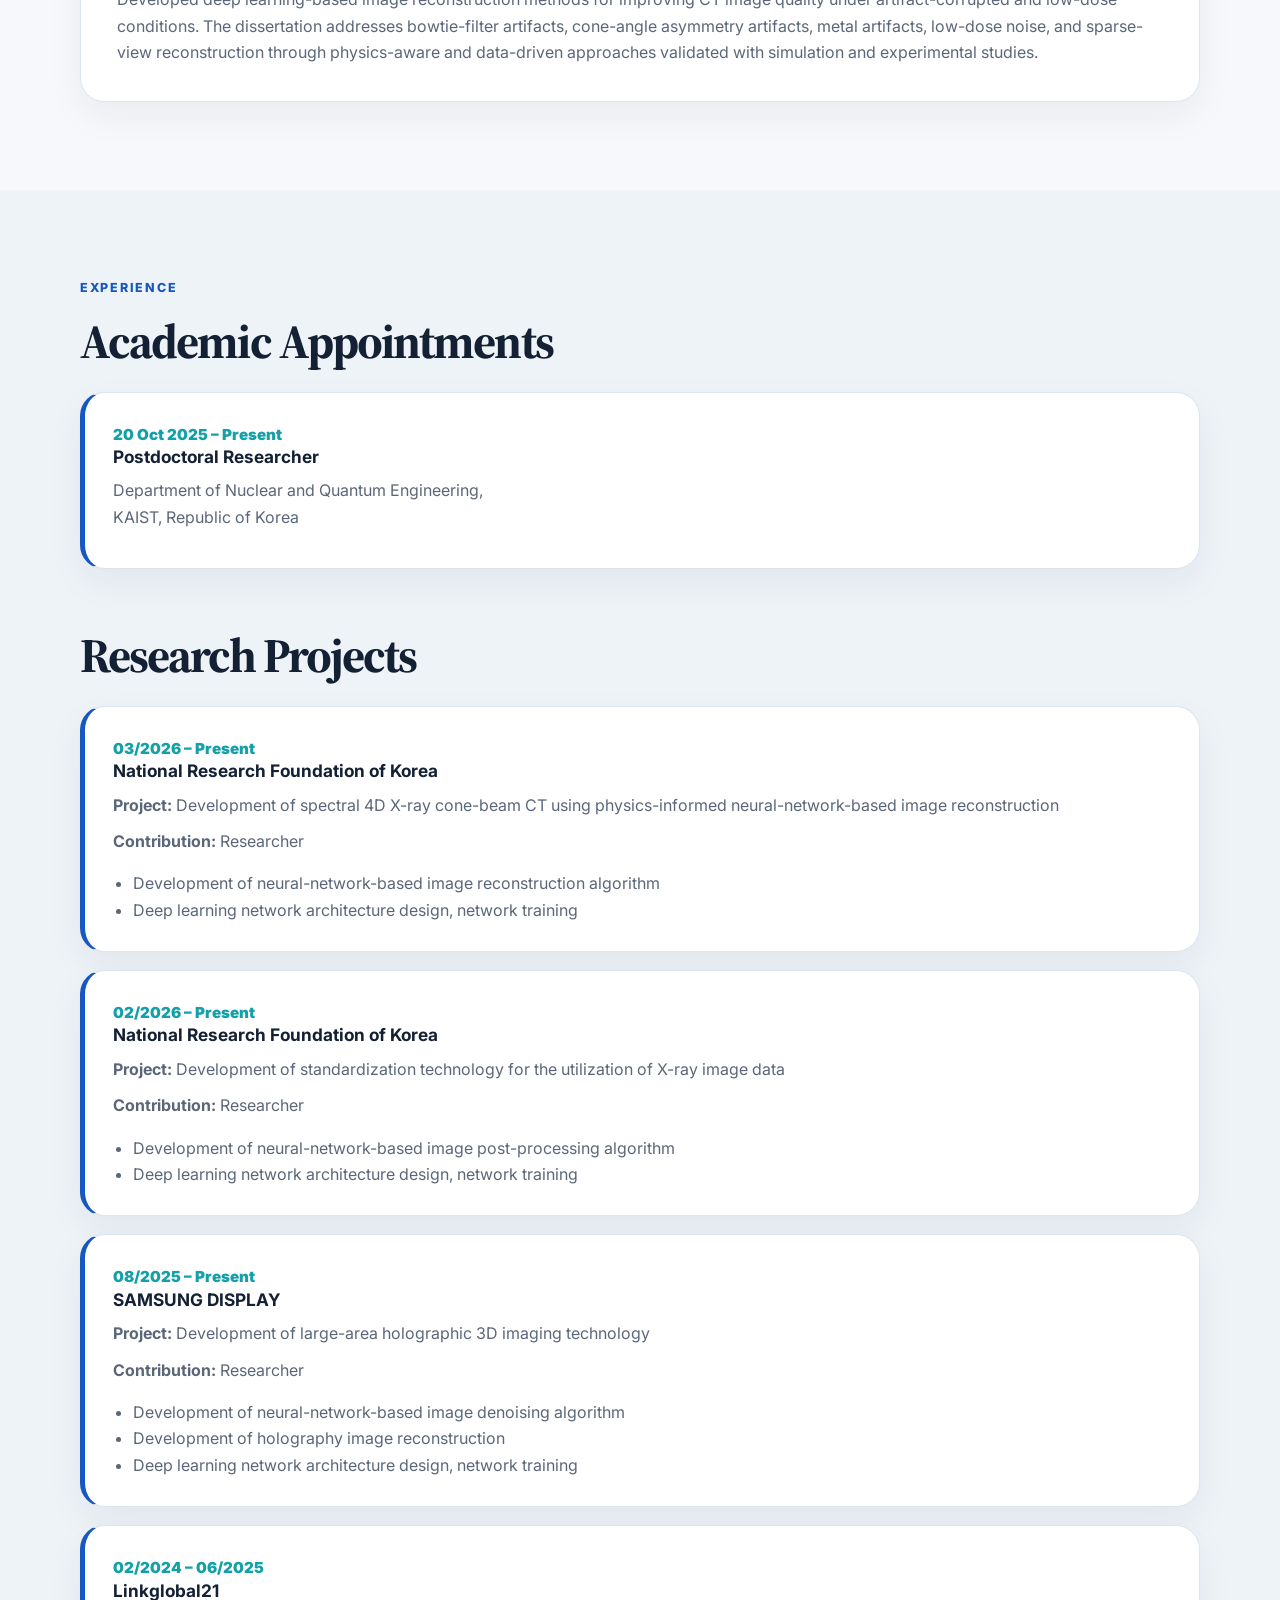
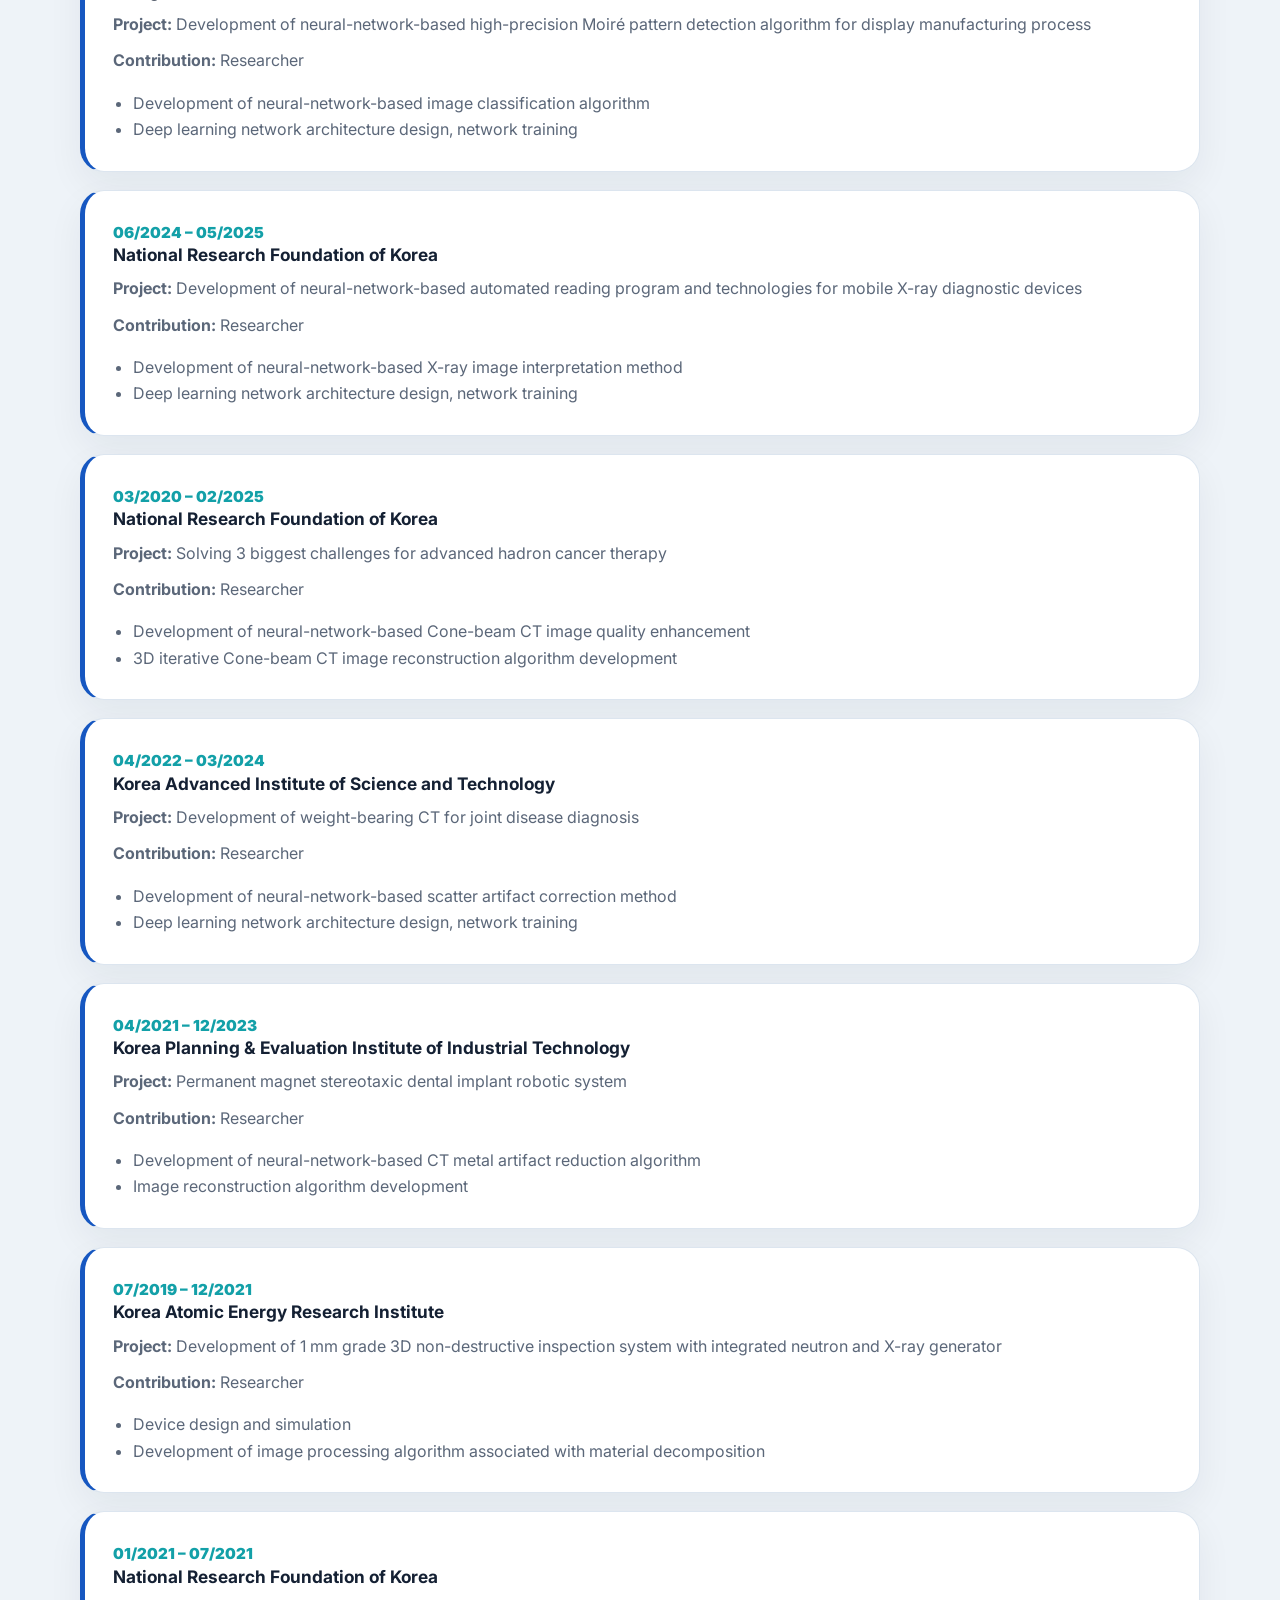
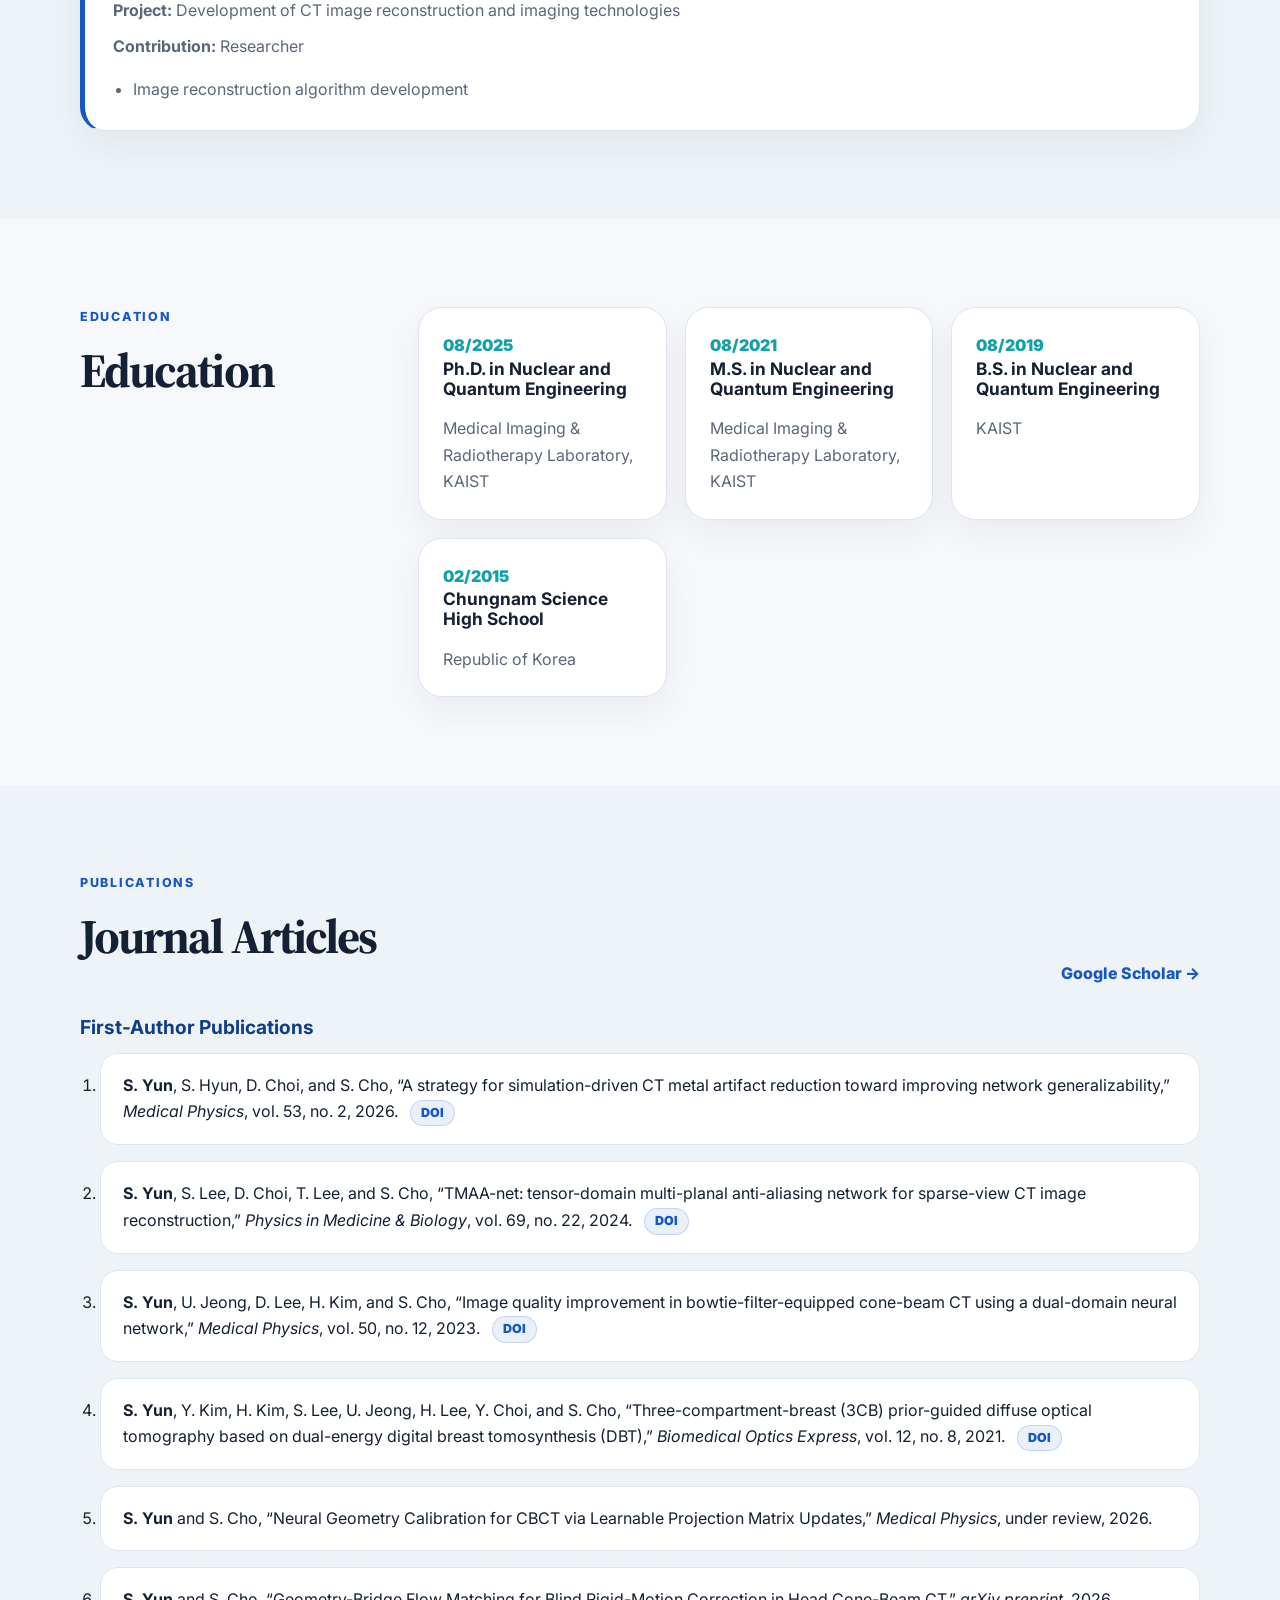
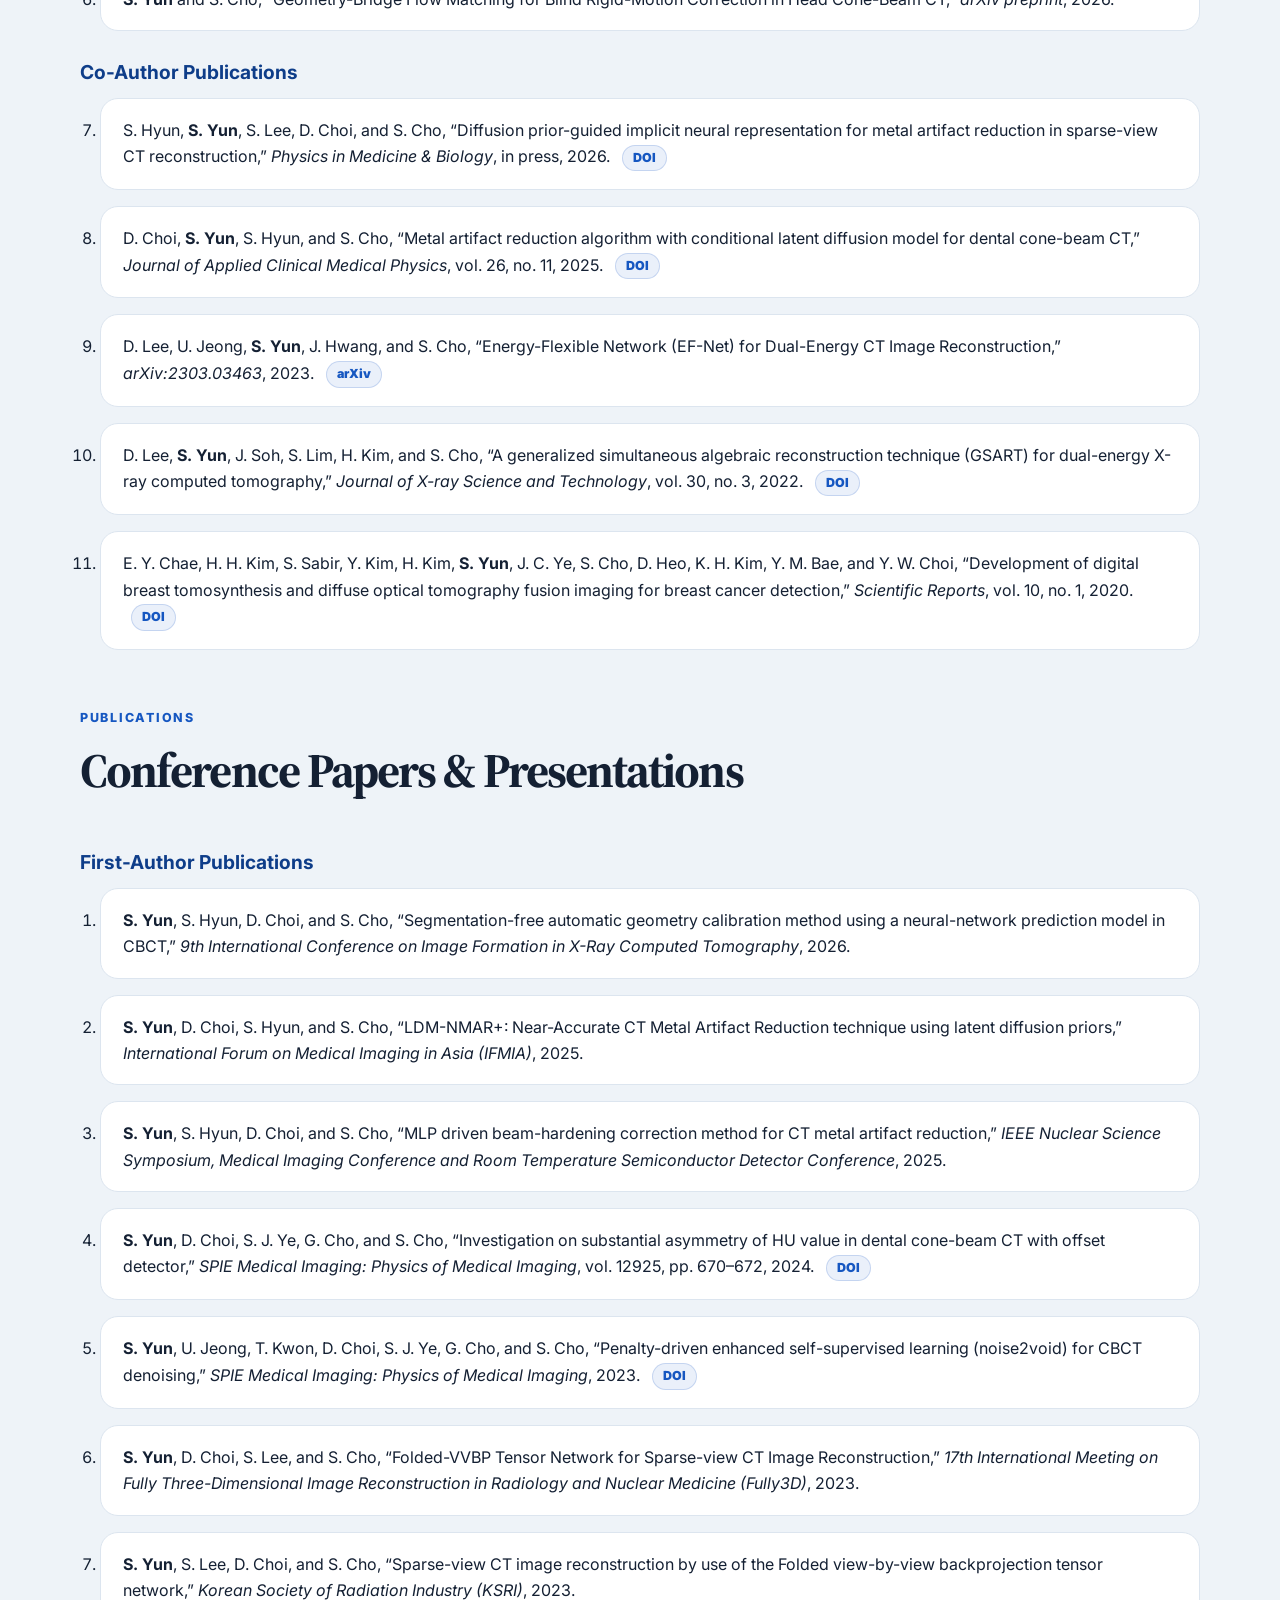
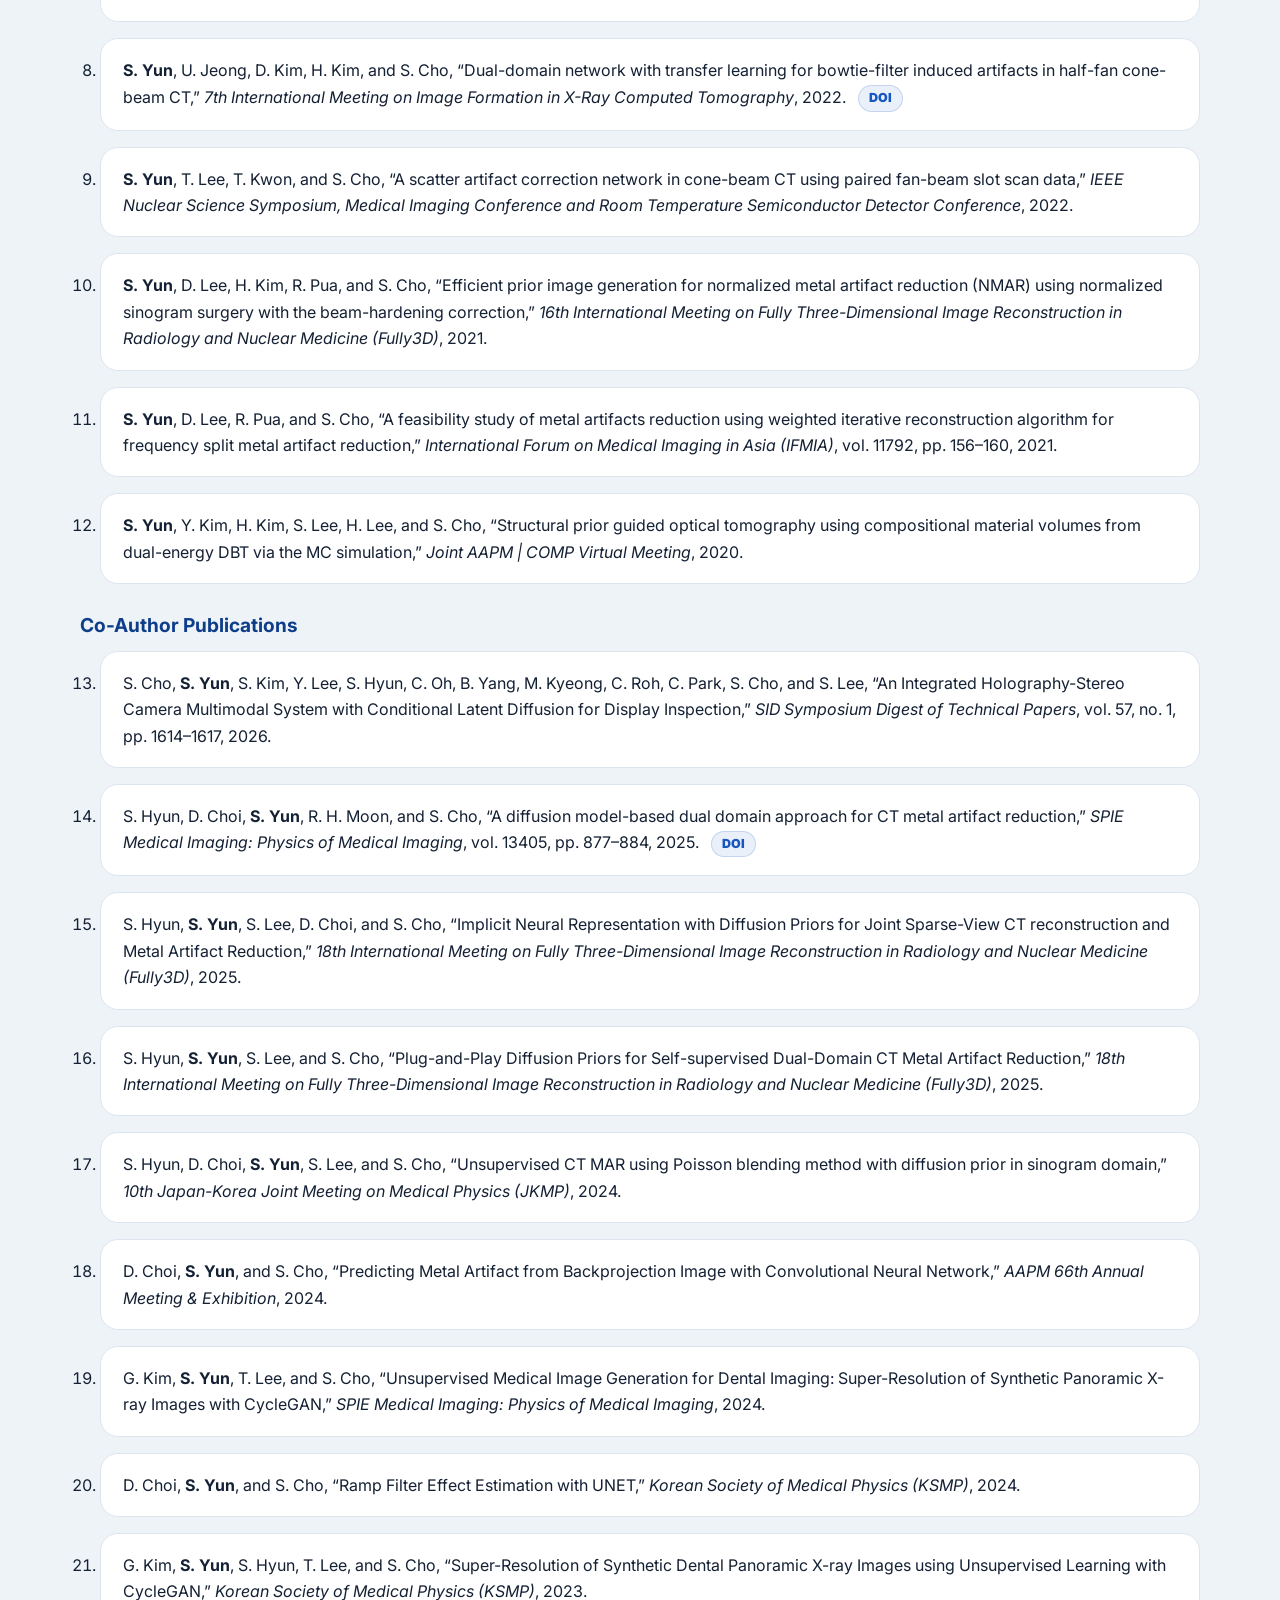
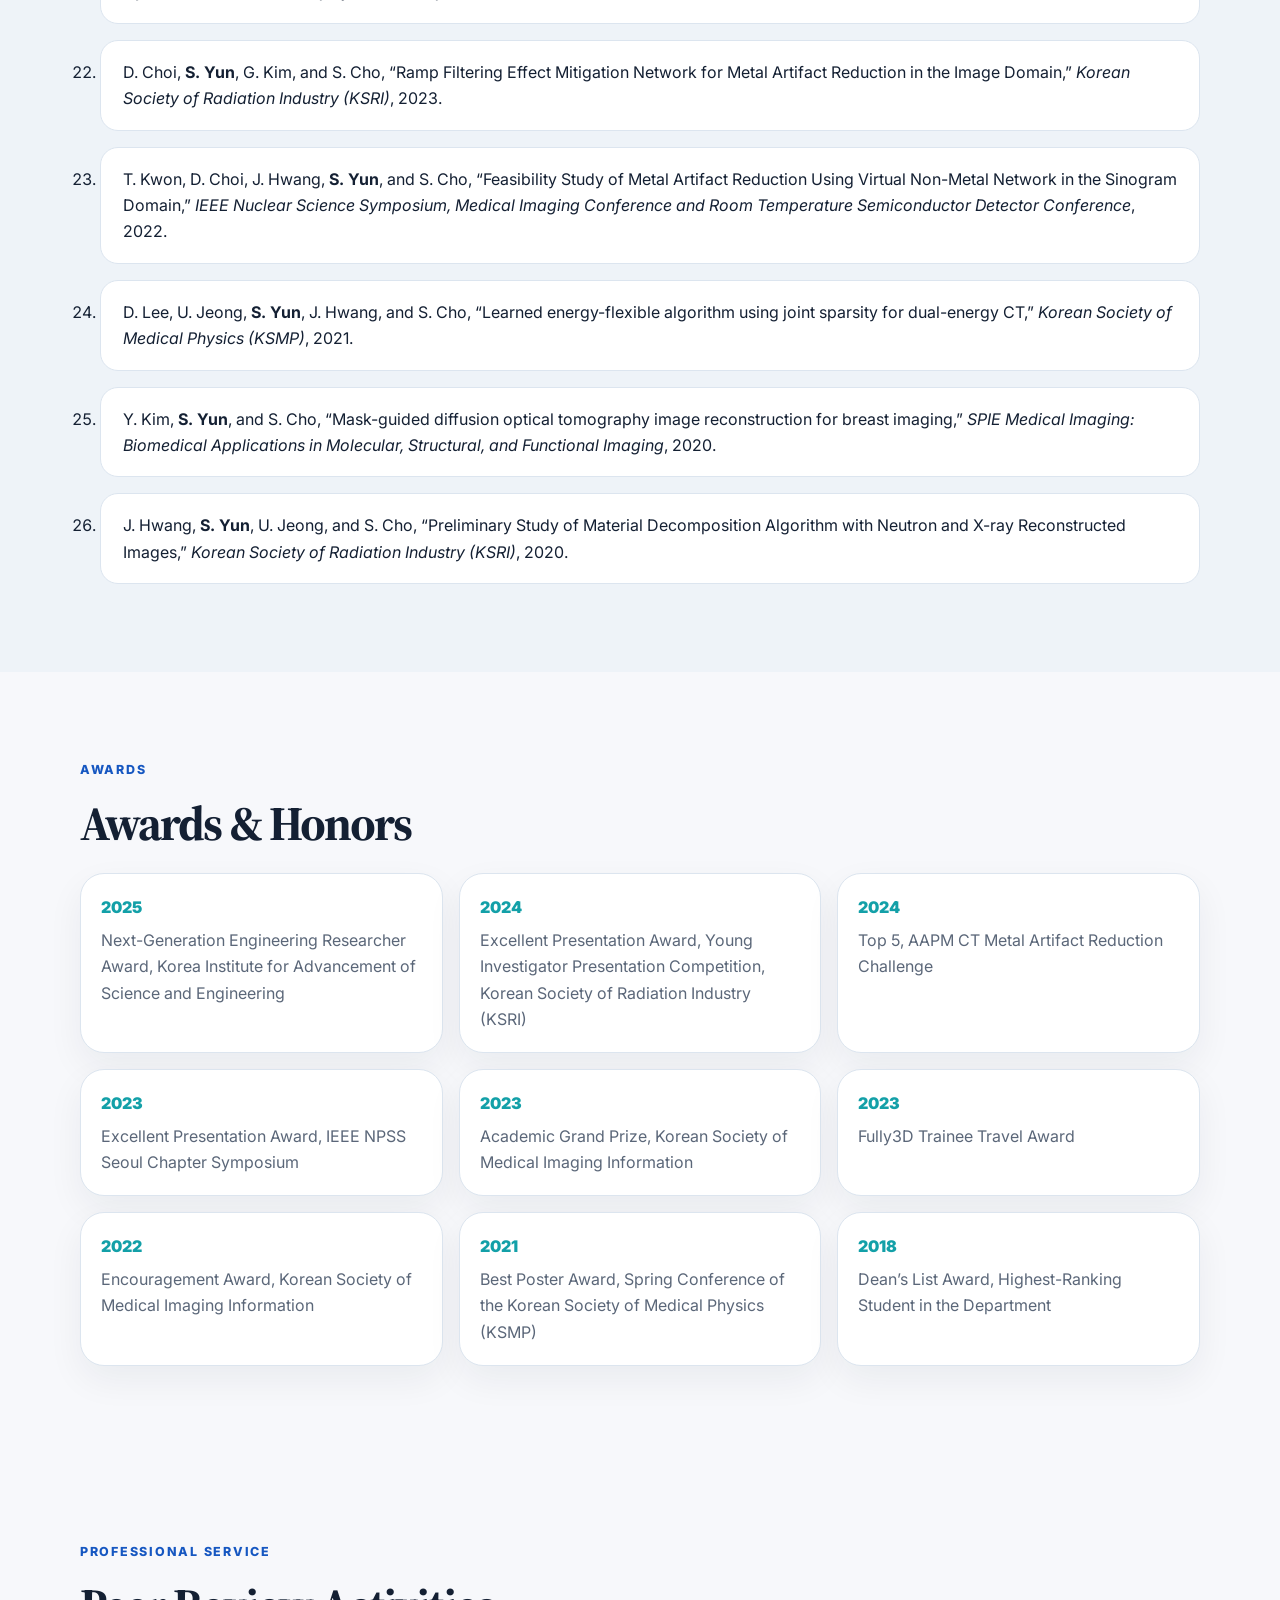
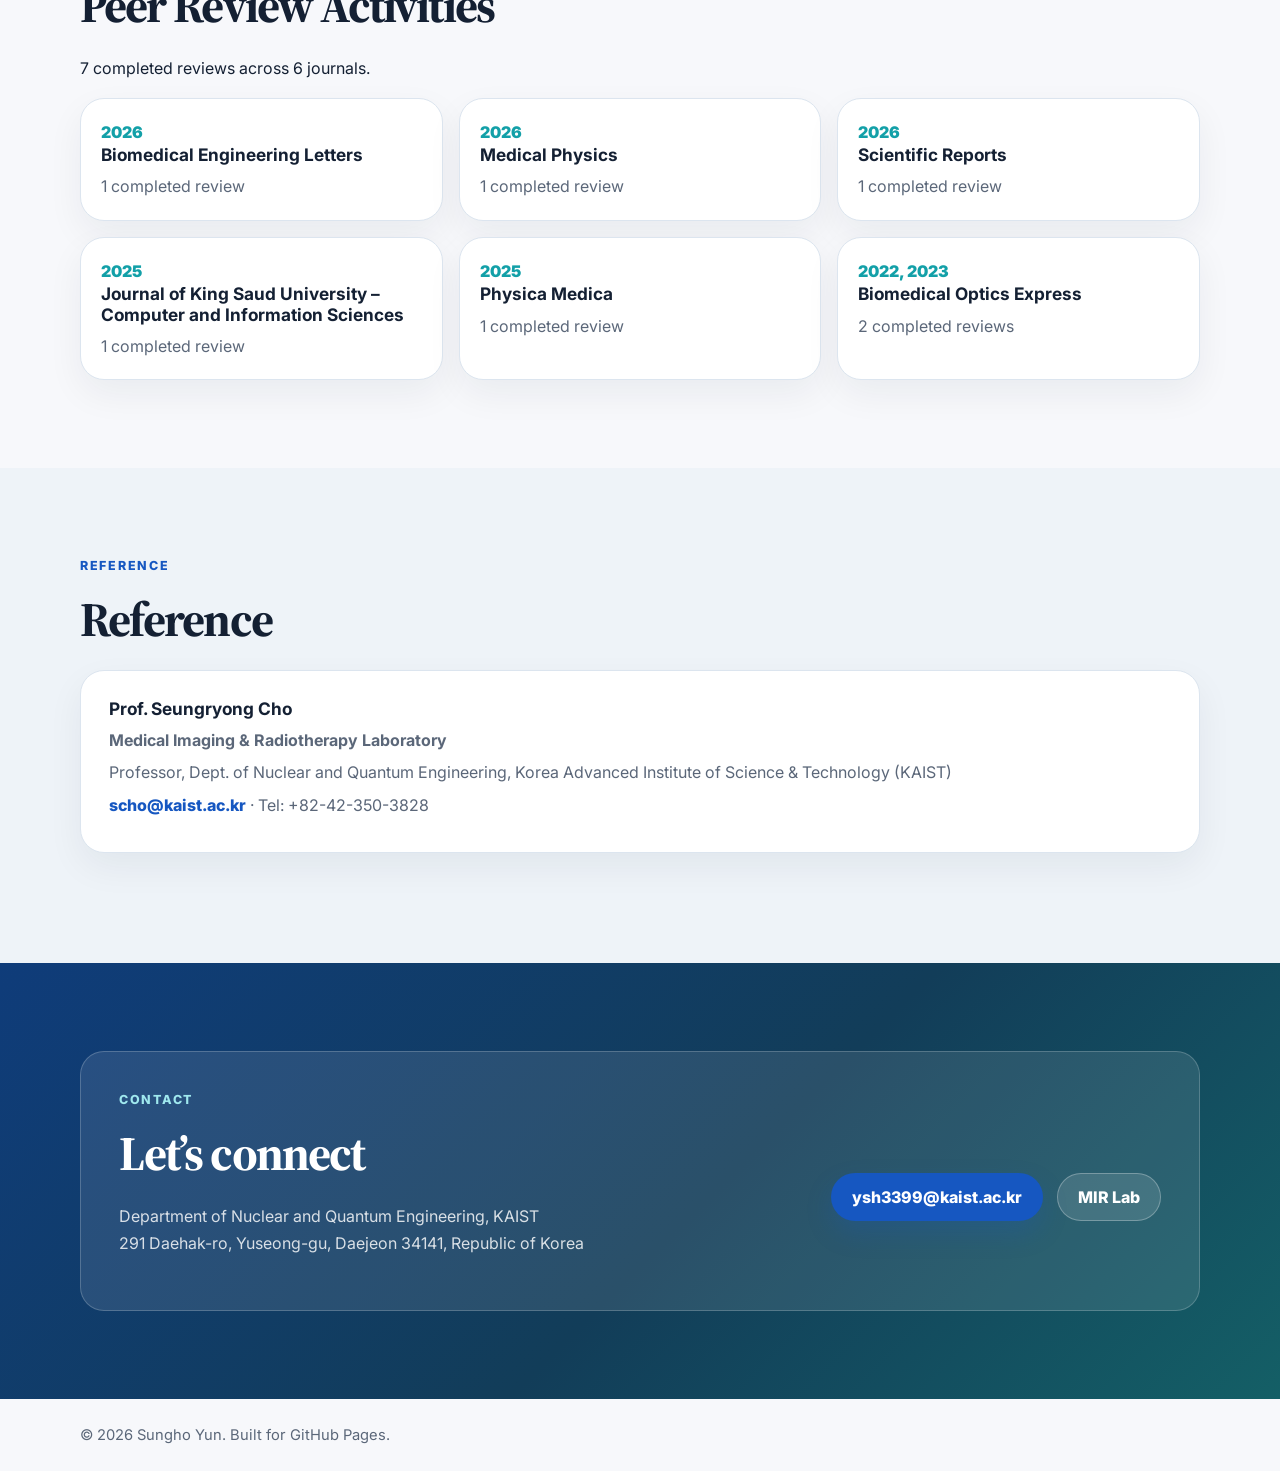
==== commit 464b87ee: "Sync homepage with updated CV: appointments, publications, awards and peer review" ====
--- a/index.html
+++ b/index.html
@@ -20,6 +20,7 @@
         <a href="#experience">Experience</a>
         <a href="#publications">Publications</a>
         <a href="#awards">Awards</a>
+        <a href="#peer-review">Peer Review</a>
         <a href="#reference">Reference</a>
         <a href="#contact">Contact</a>
       </div>
@@ -70,7 +71,7 @@
         </div>
         <div class="pill-grid">
           <span>Deep-learning-based CT image reconstruction</span>
-          <span>Low-dose & sparse-view CT imaging</span>
+          <span>Low-dose &amp; sparse-view CT imaging</span>
           <span>CT artifact reduction</span>
           <span>Metal, beam hardening, scatter, and motion artifacts</span>
           <span>CT geometry calibration</span>
@@ -98,107 +99,114 @@
     <section id="experience" class="section muted">
       <div class="container">
         <p class="eyebrow">Experience</p>
-        <h2>Professional Experience</h2>
+        <h2>Academic Appointments</h2>
         <div class="timeline">
           <article>
-            <span class="date">2026/03 – Present</span>
+            <span class="date"><time datetime="2025-10-20">20 Oct 2025</time> – Present</span>
+            <h3>Postdoctoral Researcher</h3>
+            <p>Department of Nuclear and Quantum Engineering,<br>KAIST, Republic of Korea</p>
+          </article>
+        </div>
+        <h2 class="publication-heading-spaced">Research Projects</h2>
+        <div class="timeline">
+          <article>
+            <span class="date">03/2026 – Present</span>
             <h3>National Research Foundation of Korea</h3>
-            <p><strong>Project:</strong> Development of spectral 4D X-ray cone-beam CT using physics-informed AI-based image reconstruction</p>
-            <p><strong>Contribution:</strong> Researcher</p>
-            <ul>
-              <li>Development of AI-based image reconstruction algorithm</li>
-              <li>Deep learning network architecture design and training</li>
-            </ul>
-          </article>
-          <article>
-            <span class="date">2026/02 – Present</span>
+            <p><strong>Project:</strong> Development of spectral 4D X-ray cone-beam CT using physics-informed neural-network-based image reconstruction</p>
+            <p><strong>Contribution:</strong> Researcher</p>
+            <ul>
+              <li>Development of neural-network-based image reconstruction algorithm</li>
+              <li>Deep learning network architecture design, network training</li>
+            </ul>
+          </article>
+          <article>
+            <span class="date">02/2026 – Present</span>
             <h3>National Research Foundation of Korea</h3>
             <p><strong>Project:</strong> Development of standardization technology for the utilization of X-ray image data</p>
             <p><strong>Contribution:</strong> Researcher</p>
             <ul>
-              <li>Development of AI-based image post-processing algorithm</li>
-              <li>Deep learning network architecture design and training</li>
-            </ul>
-          </article>
-          <article>
-            <span class="date">2025/08 – Present</span>
+              <li>Development of neural-network-based image post-processing algorithm</li>
+              <li>Deep learning network architecture design, network training</li>
+            </ul>
+          </article>
+          <article>
+            <span class="date">08/2025 – Present</span>
             <h3>SAMSUNG DISPLAY</h3>
             <p><strong>Project:</strong> Development of large-area holographic 3D imaging technology</p>
             <p><strong>Contribution:</strong> Researcher</p>
             <ul>
-              <li>Development of AI-based image denoising algorithm</li>
+              <li>Development of neural-network-based image denoising algorithm</li>
               <li>Development of holography image reconstruction</li>
-              <li>Deep learning network architecture design and training</li>
-            </ul>
-          </article>
-          <article>
-            <span class="date">2024/06 – 2025/05</span>
+              <li>Deep learning network architecture design, network training</li>
+            </ul>
+          </article>
+          <article>
+            <span class="date">02/2024 – 06/2025</span>
+            <h3>Linkglobal21</h3>
+            <p><strong>Project:</strong> Development of neural-network-based high-precision Moiré pattern detection algorithm for display manufacturing process</p>
+            <p><strong>Contribution:</strong> Researcher</p>
+            <ul>
+              <li>Development of neural-network-based image classification algorithm</li>
+              <li>Deep learning network architecture design, network training</li>
+            </ul>
+          </article>
+          <article>
+            <span class="date">06/2024 – 05/2025</span>
             <h3>National Research Foundation of Korea</h3>
-            <p><strong>Project:</strong> Development of AI-based automated reading program and technologies for mobile X-ray diagnostic devices</p>
-            <p><strong>Contribution:</strong> Researcher</p>
-            <ul>
-              <li>Development of AI-based X-ray image interpretation method</li>
-              <li>Deep learning network architecture design and training</li>
-            </ul>
-          </article>
-          <article>
-            <span class="date">2024/02 – 2025/06</span>
-            <h3>Linkglobal21</h3>
-            <p><strong>Project:</strong> Development of AI-based high-precision Moiré pattern detection algorithm for display manufacturing process</p>
-            <p><strong>Contribution:</strong> Researcher</p>
-            <ul>
-              <li>Development of AI-based image classification algorithm</li>
-              <li>Deep learning network architecture design and training</li>
-            </ul>
-          </article>
-          <article>
-            <span class="date">2022/04 – 2024/03</span>
+            <p><strong>Project:</strong> Development of neural-network-based automated reading program and technologies for mobile X-ray diagnostic devices</p>
+            <p><strong>Contribution:</strong> Researcher</p>
+            <ul>
+              <li>Development of neural-network-based X-ray image interpretation method</li>
+              <li>Deep learning network architecture design, network training</li>
+            </ul>
+          </article>
+          <article>
+            <span class="date">03/2020 – 02/2025</span>
+            <h3>National Research Foundation of Korea</h3>
+            <p><strong>Project:</strong> Solving 3 biggest challenges for advanced hadron cancer therapy</p>
+            <p><strong>Contribution:</strong> Researcher</p>
+            <ul>
+              <li>Development of neural-network-based Cone-beam CT image quality enhancement</li>
+              <li>3D iterative Cone-beam CT image reconstruction algorithm development</li>
+            </ul>
+          </article>
+          <article>
+            <span class="date">04/2022 – 03/2024</span>
             <h3>Korea Advanced Institute of Science and Technology</h3>
             <p><strong>Project:</strong> Development of weight-bearing CT for joint disease diagnosis</p>
             <p><strong>Contribution:</strong> Researcher</p>
             <ul>
-              <li>Development of AI-based scatter artifact correction method</li>
-              <li>Deep learning network architecture design and training</li>
-            </ul>
-          </article>
-          <article>
-            <span class="date">2021/04 – 2023/12</span>
-            <h3>Korea Planning & Evaluation Institute of Industrial Technology</h3>
+              <li>Development of neural-network-based scatter artifact correction method</li>
+              <li>Deep learning network architecture design, network training</li>
+            </ul>
+          </article>
+          <article>
+            <span class="date">04/2021 – 12/2023</span>
+            <h3>Korea Planning &amp; Evaluation Institute of Industrial Technology</h3>
             <p><strong>Project:</strong> Permanent magnet stereotaxic dental implant robotic system</p>
             <p><strong>Contribution:</strong> Researcher</p>
             <ul>
-              <li>Development of AI-based CT metal artifact reduction algorithm</li>
-              <li>Development of AI-based low-dose imaging algorithm</li>
+              <li>Development of neural-network-based CT metal artifact reduction algorithm</li>
               <li>Image reconstruction algorithm development</li>
             </ul>
           </article>
           <article>
-            <span class="date">2021/01 – 2021/07</span>
+            <span class="date">07/2019 – 12/2021</span>
+            <h3>Korea Atomic Energy Research Institute</h3>
+            <p><strong>Project:</strong> Development of 1 mm grade 3D non-destructive inspection system with integrated neutron and X-ray generator</p>
+            <p><strong>Contribution:</strong> Researcher</p>
+            <ul>
+              <li>Device design and simulation</li>
+              <li>Development of image processing algorithm associated with material decomposition</li>
+            </ul>
+          </article>
+          <article>
+            <span class="date">01/2021 – 07/2021</span>
             <h3>National Research Foundation of Korea</h3>
             <p><strong>Project:</strong> Development of CT image reconstruction and imaging technologies</p>
             <p><strong>Contribution:</strong> Researcher</p>
             <ul>
               <li>Image reconstruction algorithm development</li>
-            </ul>
-          </article>
-          <article>
-            <span class="date">2020/03 – 2025/02</span>
-            <h3>National Research Foundation of Korea</h3>
-            <p><strong>Project:</strong> Solving 3 biggest challenges for advanced hadron cancer therapy</p>
-            <p><strong>Contribution:</strong> Researcher</p>
-            <ul>
-              <li>Development of AI-based cone-beam CT image quality enhancement</li>
-              <li>3D iterative cone-beam CT image reconstruction algorithm development</li>
-            </ul>
-          </article>
-          <article>
-            <span class="date">2019/07 – 2021/12</span>
-            <h3>Korea Atomic Energy Research Institute</h3>
-            <p><strong>Project:</strong> Development of 1 mm grade 3D non-destructive inspection system with integrated neutron and X-ray generator</p>
-            <p><strong>Contribution:</strong> Researcher</p>
-            <ul>
-              <li>Device design and simulation</li>
-              <li>Development of image processing algorithm associated with material decomposition</li>
             </ul>
           </article>
         </div>
@@ -215,12 +223,12 @@
           <article class="small-card">
             <span>08/2025</span>
             <h3>Ph.D. in Nuclear and Quantum Engineering</h3>
-            <p>Medical Imaging & Radiotherapy Laboratory, KAIST</p>
+            <p>Medical Imaging &amp; Radiotherapy Laboratory, KAIST</p>
           </article>
           <article class="small-card">
             <span>08/2021</span>
             <h3>M.S. in Nuclear and Quantum Engineering</h3>
-            <p>Medical Imaging & Radiotherapy Laboratory, KAIST</p>
+            <p>Medical Imaging &amp; Radiotherapy Laboratory, KAIST</p>
           </article>
           <article class="small-card">
             <span>08/2019</span>
@@ -249,15 +257,16 @@
         <h3 class="subsection-title">First-Author Publications</h3>
         <ol class="publication-list">
           <li><strong>S. Yun</strong>, S. Hyun, D. Choi, and S. Cho, “A strategy for simulation-driven CT metal artifact reduction toward improving network generalizability,” <em>Medical Physics</em>, vol. 53, no. 2, 2026. <a class="doi-link" href="https://doi.org/10.1002/mp.70336" target="_blank" rel="noopener">DOI</a></li>
-          <li><strong>S. Yun</strong>, S. Lee, D. Choi, T. Lee, and S. Cho, “TMAA-net: tensor-domain multi-planal anti-aliasing network for sparse-view CT image reconstruction,” <em>Physics in Medicine & Biology</em>, vol. 69, no. 22, 2024. <a class="doi-link" href="https://doi.org/10.1088/1361-6560/ad8da2" target="_blank" rel="noopener">DOI</a></li>
+          <li><strong>S. Yun</strong>, S. Lee, D. Choi, T. Lee, and S. Cho, “TMAA-net: tensor-domain multi-planal anti-aliasing network for sparse-view CT image reconstruction,” <em>Physics in Medicine &amp; Biology</em>, vol. 69, no. 22, 2024. <a class="doi-link" href="https://doi.org/10.1088/1361-6560/ad8da2" target="_blank" rel="noopener">DOI</a></li>
           <li><strong>S. Yun</strong>, U. Jeong, D. Lee, H. Kim, and S. Cho, “Image quality improvement in bowtie-filter-equipped cone-beam CT using a dual-domain neural network,” <em>Medical Physics</em>, vol. 50, no. 12, 2023. <a class="doi-link" href="https://doi.org/10.1002/mp.16693" target="_blank" rel="noopener">DOI</a></li>
-          <li><strong>S. Yun</strong>, Y. Kim, H. Kim, S. Lee, U. Jeong, H. Lee, Y. Choi, and S. Cho, “Three-compartment-breast (3CB) prior-guided diffuse optical tomography based on dual-energy digital breast tomosynthesis,” <em>Biomedical Optics Express</em>, vol. 12, no. 8, 2021. <a class="doi-link" href="https://doi.org/10.1364/BOE.431244" target="_blank" rel="noopener">DOI</a></li>
-          <li><strong>S. Yun</strong>, and S. Cho, “Segmentation-free automatic geometry calibration method using a neural-network prediction model in CBCT,” preparing for submission, 2026.</li>
+          <li><strong>S. Yun</strong>, Y. Kim, H. Kim, S. Lee, U. Jeong, H. Lee, Y. Choi, and S. Cho, “Three-compartment-breast (3CB) prior-guided diffuse optical tomography based on dual-energy digital breast tomosynthesis (DBT),” <em>Biomedical Optics Express</em>, vol. 12, no. 8, 2021. <a class="doi-link" href="https://doi.org/10.1364/BOE.431244" target="_blank" rel="noopener">DOI</a></li>
+          <li><strong>S. Yun</strong> and S. Cho, “Neural Geometry Calibration for CBCT via Learnable Projection Matrix Updates,” <em>Medical Physics</em>, under review, 2026.</li>
+          <li><strong>S. Yun</strong> and S. Cho, “Geometry-Bridge Flow Matching for Blind Rigid-Motion Correction in Head Cone-Beam CT,” <em>arXiv preprint</em>, 2026.</li>
         </ol>
 
         <h3 class="subsection-title">Co-Author Publications</h3>
-        <ol class="publication-list" start="6">
-          <li>S. Hyun, <strong>S. Yun</strong>, S. Lee, D. Choi, and S. Cho, “Diffusion prior-guided implicit neural representation for metal artifact reduction in sparse-view CT reconstruction,” <em>Physics in Medicine & Biology</em>, in press, 2026. <a class="doi-link" href="https://doi.org/10.1088/1361-6560/ae6a5a" target="_blank" rel="noopener">DOI</a></li>
+        <ol class="publication-list" start="7">
+          <li>S. Hyun, <strong>S. Yun</strong>, S. Lee, D. Choi, and S. Cho, “Diffusion prior-guided implicit neural representation for metal artifact reduction in sparse-view CT reconstruction,” <em>Physics in Medicine &amp; Biology</em>, in press, 2026. <a class="doi-link" href="https://doi.org/10.1088/1361-6560/ae6a5a" target="_blank" rel="noopener">DOI</a></li>
           <li>D. Choi, <strong>S. Yun</strong>, S. Hyun, and S. Cho, “Metal artifact reduction algorithm with conditional latent diffusion model for dental cone-beam CT,” <em>Journal of Applied Clinical Medical Physics</em>, vol. 26, no. 11, 2025. <a class="doi-link" href="https://doi.org/10.1002/acm2.70317" target="_blank" rel="noopener">DOI</a></li>
           <li>D. Lee, U. Jeong, <strong>S. Yun</strong>, J. Hwang, and S. Cho, “Energy-Flexible Network (EF-Net) for Dual-Energy CT Image Reconstruction,” <em>arXiv:2303.03463</em>, 2023. <a class="doi-link" href="https://arxiv.org/abs/2303.03463" target="_blank" rel="noopener">arXiv</a></li>
           <li>D. Lee, <strong>S. Yun</strong>, J. Soh, S. Lim, H. Kim, and S. Cho, “A generalized simultaneous algebraic reconstruction technique (GSART) for dual-energy X-ray computed tomography,” <em>Journal of X-ray Science and Technology</em>, vol. 30, no. 3, 2022. <a class="doi-link" href="https://journals.sagepub.com/doi/full/10.3233/XST-211054" target="_blank" rel="noopener">DOI</a></li>
@@ -267,40 +276,42 @@
         <div class="section-heading publication-heading-spaced">
           <div>
             <p class="eyebrow">Publications</p>
-            <h2>Conference Papers & Presentations</h2>
+            <h2>Conference Papers &amp; Presentations</h2>
           </div>
         </div>
 
         <h3 class="subsection-title">First-Author Publications</h3>
         <ol class="publication-list">
-          <li><strong>S. Yun</strong>, Y. Kim, H. Kim, S. Lee, H. Lee, and S. Cho, “Structural prior guided optical tomography using compositional material volumes from dual-energy DBT via the MC simulation,” Joint AAPM | COMP Virtual Meeting, 2020.</li>
-          <li><strong>S. Yun</strong>, D. Lee, H. Kim, R. Pua, and S. Cho, “Efficient prior image generation for normalized metal artifact reduction (NMAR) using normalized sinogram surgery with the beam-hardening correction,” Fully3D 2021.</li>
-          <li><strong>S. Yun</strong>, D. Lee, R. Pua, and S. Cho, “A feasibility study of metal artifacts reduction using weighted iterative reconstruction algorithm for frequency split metal artifact reduction,” <em>International Forum on Medical Imaging in Asia 2021</em>, 11792, 156–160.</li>
-          <li><strong>S. Yun</strong>, U. Jeong, D. Kim, H. Kim, and S. Cho, “Dual-domain network with transfer learning for bowtie-filter induced artifacts in half-fan cone-beam CT,” The 7th International Meeting on Image Formation in X-Ray Computed Tomography, 2022. <a class="doi-link" href="https://doi.org/10.1117/12.2646923" target="_blank" rel="noopener">DOI</a></li>
-          <li><strong>S. Yun</strong>, U. Jeong, T. Kwon, D. Choi, T. Lee, S. J. Ye, G. Cho, and S. Cho, “Penalty-driven enhanced self-supervised learning (Noise2Void) for CBCT denoising,” <em>SPIE Medical Imaging</em>, 2023. <a class="doi-link" href="https://doi.org/10.1117/12.2652826" target="_blank" rel="noopener">DOI</a></li>
-          <li><strong>S. Yun</strong>, T. Lee, T. Kwon, and S. Cho, “A scatter artifact correction network in cone-beam CT using paired fan-beam slot scan data,” 2022 IEEE Nuclear Science Symposium, Medical Imaging Conference and Room Temperature Semiconductor Detector Conference.</li>
-          <li><strong>S. Yun</strong>, D. Choi, S. Lee, and S. Cho, “Folded-VVBP Tensor Network for Sparse-view CT Image Reconstruction,” Fully3D 2023.</li>
-          <li><strong>S. Yun</strong>, S. Lee, D. Choi, and S. Cho, “Sparse-view CT image reconstruction by use of the Folded view-by-view backprojection tensor network,” KSRI, 2023.</li>
-          <li><strong>S. Yun</strong>, D. Choi, S. J. Ye, G. Cho, and S. Cho, “Investigation on substantial asymmetry of HU value in dental cone-beam CT with offset detector,” <em>Medical Imaging 2024: Physics of Medical Imaging</em>, 12925, 670–672. <a class="doi-link" href="https://doi.org/10.1117/12.3006338" target="_blank" rel="noopener">DOI</a></li>
-          <li><strong>S. Yun</strong>, D. Choi, S. Hyun, and S. Cho, “LDM-NMAR+: Near-Accurate CT Metal Artifact Reduction technique using latent diffusion priors,” International Forum on Medical Imaging in Asia, 2025.</li>
-          <li><strong>S. Yun</strong>, S. Hyun, D. Choi, and S. Cho, “MLP driven beam-hardening correction method for CT metal artifact reduction,” 2025 IEEE Nuclear Science Symposium, Medical Imaging Conference and Room Temperature Semiconductor Detector Conference.</li>
+          <li><strong>S. Yun</strong>, S. Hyun, D. Choi, and S. Cho, “Segmentation-free automatic geometry calibration method using a neural-network prediction model in CBCT,” <em>9th International Conference on Image Formation in X-Ray Computed Tomography</em>, 2026.</li>
+          <li><strong>S. Yun</strong>, D. Choi, S. Hyun, and S. Cho, “LDM-NMAR+: Near-Accurate CT Metal Artifact Reduction technique using latent diffusion priors,” <em>International Forum on Medical Imaging in Asia (IFMIA)</em>, 2025.</li>
+          <li><strong>S. Yun</strong>, S. Hyun, D. Choi, and S. Cho, “MLP driven beam-hardening correction method for CT metal artifact reduction,” <em>IEEE Nuclear Science Symposium, Medical Imaging Conference and Room Temperature Semiconductor Detector Conference</em>, 2025.</li>
+          <li><strong>S. Yun</strong>, D. Choi, S. J. Ye, G. Cho, and S. Cho, “Investigation on substantial asymmetry of HU value in dental cone-beam CT with offset detector,” <em>SPIE Medical Imaging: Physics of Medical Imaging</em>, vol. 12925, pp. 670–672, 2024. <a class="doi-link" href="https://doi.org/10.1117/12.3006338" target="_blank" rel="noopener">DOI</a></li>
+          <li><strong>S. Yun</strong>, U. Jeong, T. Kwon, D. Choi, S. J. Ye, G. Cho, and S. Cho, “Penalty-driven enhanced self-supervised learning (noise2void) for CBCT denoising,” <em>SPIE Medical Imaging: Physics of Medical Imaging</em>, 2023. <a class="doi-link" href="https://doi.org/10.1117/12.2652826" target="_blank" rel="noopener">DOI</a></li>
+          <li><strong>S. Yun</strong>, D. Choi, S. Lee, and S. Cho, “Folded-VVBP Tensor Network for Sparse-view CT Image Reconstruction,” <em>17th International Meeting on Fully Three-Dimensional Image Reconstruction in Radiology and Nuclear Medicine (Fully3D)</em>, 2023.</li>
+          <li><strong>S. Yun</strong>, S. Lee, D. Choi, and S. Cho, “Sparse-view CT image reconstruction by use of the Folded view-by-view backprojection tensor network,” <em>Korean Society of Radiation Industry (KSRI)</em>, 2023.</li>
+          <li><strong>S. Yun</strong>, U. Jeong, D. Kim, H. Kim, and S. Cho, “Dual-domain network with transfer learning for bowtie-filter induced artifacts in half-fan cone-beam CT,” <em>7th International Meeting on Image Formation in X-Ray Computed Tomography</em>, 2022. <a class="doi-link" href="https://doi.org/10.1117/12.2646923" target="_blank" rel="noopener">DOI</a></li>
+          <li><strong>S. Yun</strong>, T. Lee, T. Kwon, and S. Cho, “A scatter artifact correction network in cone-beam CT using paired fan-beam slot scan data,” <em>IEEE Nuclear Science Symposium, Medical Imaging Conference and Room Temperature Semiconductor Detector Conference</em>, 2022.</li>
+          <li><strong>S. Yun</strong>, D. Lee, H. Kim, R. Pua, and S. Cho, “Efficient prior image generation for normalized metal artifact reduction (NMAR) using normalized sinogram surgery with the beam-hardening correction,” <em>16th International Meeting on Fully Three-Dimensional Image Reconstruction in Radiology and Nuclear Medicine (Fully3D)</em>, 2021.</li>
+          <li><strong>S. Yun</strong>, D. Lee, R. Pua, and S. Cho, “A feasibility study of metal artifacts reduction using weighted iterative reconstruction algorithm for frequency split metal artifact reduction,” <em>International Forum on Medical Imaging in Asia (IFMIA)</em>, vol. 11792, pp. 156–160, 2021.</li>
+          <li><strong>S. Yun</strong>, Y. Kim, H. Kim, S. Lee, H. Lee, and S. Cho, “Structural prior guided optical tomography using compositional material volumes from dual-energy DBT via the MC simulation,” <em>Joint AAPM | COMP Virtual Meeting</em>, 2020.</li>
         </ol>
 
         <h3 class="subsection-title">Co-Author Publications</h3>
-        <ol class="publication-list" start="12">
-          <li>Y. Kim, <strong>S. Yun</strong>, and S. Cho, “Mask-guided diffusion optical tomography image reconstruction for breast imaging,” Biomedical Applications in Molecular, Structural, and Functional Imaging, 2020.</li>
-          <li>T. Kwon, D. Choi, J. Hwang, <strong>S. Yun</strong>, and S. Cho, “Feasibility Study of Metal Artifact Reduction Using Virtual Non-Metal Network in the Sinogram Domain,” 2022 IEEE Nuclear Science Symposium, Medical Imaging Conference and Room Temperature Semiconductor Detector Conference.</li>
-          <li>S. B. Hyun, D. Choi, <strong>S. Yun</strong>, S. Lee, and S. Cho, “Unsupervised CT MAR using Poisson blending method with diffusion prior in sinogram domain,” The 10th Japan-Korea Joint Meeting on Medical Physics.</li>
-          <li>D. Choi, <strong>S. Yun</strong>, and S. Cho, “Predicting Metal Artifact from Backprojection Image with Convolutional Neural Network,” AAPM 66th Annual Meeting & Exhibition.</li>
-          <li>G. Kim, <strong>S. Yun</strong>, T. Lee, and S. Cho, “Unsupervised Medical Image Generation for Dental Imaging: Super-Resolution of Synthetic Panoramic X-ray Images with CycleGAN,” SPIE Medical Imaging, 2024.</li>
-          <li>J. Hwang, <strong>S. Yun</strong>, U. Jeong, and S. Cho, “Preliminary Study of Material Decomposition Algorithm with Neutron and X-ray Reconstructed Images,” KSRI, 2020.</li>
-          <li>D. Lee, U. Jeong, <strong>S. Yun</strong>, J. Hwang, and S. Cho, “Learned energy-flexible algorithm using joint sparsity for dual-energy CT,” KSMP, 2021.</li>
-          <li>G. Kim, <strong>S. Yun</strong>, S. Hyun, T. Lee, and S. Cho, “Super-Resolution of Synthetic Dental Panoramic X-ray Images using Unsupervised Learning with CycleGAN,” KSMP, 2023.</li>
-          <li>D. Choi, <strong>S. Yun</strong>, G. Kim, and S. Cho, “Ramp Filtering Effect Mitigation Network for Metal Artifact Reduction in the Image Domain,” KSRI, 2023.</li>
-          <li>D. Choi, <strong>S. Yun</strong>, and S. Cho, “Ramp Filter Effect Estimation with UNET,” KSMP, 2024.</li>
-          <li>S. Hyun, D. Choi, <strong>S. Yun</strong>, R. H. Moon, and S. Cho, “A diffusion model-based dual domain approach for CT metal artifact reduction,” <em>Medical Imaging 2025: Physics of Medical Imaging</em>, 13405, 877–884. <a class="doi-link" href="https://doi.org/10.1117/12.3046879" target="_blank" rel="noopener">DOI</a></li>
-          <li>S. Hyun, <strong>S. Yun</strong>, S. Lee, D. Choi, and S. Cho, “Implicit Neural Representation with Diffusion Priors for Joint Sparse-View CT reconstruction and Metal Artifact Reduction,” Fully3D 2025.</li>
-          <li>S. Hyun, <strong>S. Yun</strong>, S. Lee, and S. Cho, “Plug-and-Play Diffusion Priors for Self-supervised Dual-Domain CT Metal Artifact Reduction,” Fully3D 2025.</li>
+        <ol class="publication-list" start="13">
+          <li>S. Cho, <strong>S. Yun</strong>, S. Kim, Y. Lee, S. Hyun, C. Oh, B. Yang, M. Kyeong, C. Roh, C. Park, S. Cho, and S. Lee, “An Integrated Holography-Stereo Camera Multimodal System with Conditional Latent Diffusion for Display Inspection,” <em>SID Symposium Digest of Technical Papers</em>, vol. 57, no. 1, pp. 1614–1617, 2026.</li>
+          <li>S. Hyun, D. Choi, <strong>S. Yun</strong>, R. H. Moon, and S. Cho, “A diffusion model-based dual domain approach for CT metal artifact reduction,” <em>SPIE Medical Imaging: Physics of Medical Imaging</em>, vol. 13405, pp. 877–884, 2025. <a class="doi-link" href="https://doi.org/10.1117/12.3046879" target="_blank" rel="noopener">DOI</a></li>
+          <li>S. Hyun, <strong>S. Yun</strong>, S. Lee, D. Choi, and S. Cho, “Implicit Neural Representation with Diffusion Priors for Joint Sparse-View CT reconstruction and Metal Artifact Reduction,” <em>18th International Meeting on Fully Three-Dimensional Image Reconstruction in Radiology and Nuclear Medicine (Fully3D)</em>, 2025.</li>
+          <li>S. Hyun, <strong>S. Yun</strong>, S. Lee, and S. Cho, “Plug-and-Play Diffusion Priors for Self-supervised Dual-Domain CT Metal Artifact Reduction,” <em>18th International Meeting on Fully Three-Dimensional Image Reconstruction in Radiology and Nuclear Medicine (Fully3D)</em>, 2025.</li>
+          <li>S. Hyun, D. Choi, <strong>S. Yun</strong>, S. Lee, and S. Cho, “Unsupervised CT MAR using Poisson blending method with diffusion prior in sinogram domain,” <em>10th Japan-Korea Joint Meeting on Medical Physics (JKMP)</em>, 2024.</li>
+          <li>D. Choi, <strong>S. Yun</strong>, and S. Cho, “Predicting Metal Artifact from Backprojection Image with Convolutional Neural Network,” <em>AAPM 66th Annual Meeting &amp; Exhibition</em>, 2024.</li>
+          <li>G. Kim, <strong>S. Yun</strong>, T. Lee, and S. Cho, “Unsupervised Medical Image Generation for Dental Imaging: Super-Resolution of Synthetic Panoramic X-ray Images with CycleGAN,” <em>SPIE Medical Imaging: Physics of Medical Imaging</em>, 2024.</li>
+          <li>D. Choi, <strong>S. Yun</strong>, and S. Cho, “Ramp Filter Effect Estimation with UNET,” <em>Korean Society of Medical Physics (KSMP)</em>, 2024.</li>
+          <li>G. Kim, <strong>S. Yun</strong>, S. Hyun, T. Lee, and S. Cho, “Super-Resolution of Synthetic Dental Panoramic X-ray Images using Unsupervised Learning with CycleGAN,” <em>Korean Society of Medical Physics (KSMP)</em>, 2023.</li>
+          <li>D. Choi, <strong>S. Yun</strong>, G. Kim, and S. Cho, “Ramp Filtering Effect Mitigation Network for Metal Artifact Reduction in the Image Domain,” <em>Korean Society of Radiation Industry (KSRI)</em>, 2023.</li>
+          <li>T. Kwon, D. Choi, J. Hwang, <strong>S. Yun</strong>, and S. Cho, “Feasibility Study of Metal Artifact Reduction Using Virtual Non-Metal Network in the Sinogram Domain,” <em>IEEE Nuclear Science Symposium, Medical Imaging Conference and Room Temperature Semiconductor Detector Conference</em>, 2022.</li>
+          <li>D. Lee, U. Jeong, <strong>S. Yun</strong>, J. Hwang, and S. Cho, “Learned energy-flexible algorithm using joint sparsity for dual-energy CT,” <em>Korean Society of Medical Physics (KSMP)</em>, 2021.</li>
+          <li>Y. Kim, <strong>S. Yun</strong>, and S. Cho, “Mask-guided diffusion optical tomography image reconstruction for breast imaging,” <em>SPIE Medical Imaging: Biomedical Applications in Molecular, Structural, and Functional Imaging</em>, 2020.</li>
+          <li>J. Hwang, <strong>S. Yun</strong>, U. Jeong, and S. Cho, “Preliminary Study of Material Decomposition Algorithm with Neutron and X-ray Reconstructed Images,” <em>Korean Society of Radiation Industry (KSRI)</em>, 2020.</li>
         </ol>
       </div>
     </section>
@@ -308,17 +319,57 @@
     <section id="awards" class="section">
       <div class="container">
         <p class="eyebrow">Awards</p>
-        <h2>Awards & Honors</h2>
+        <h2>Awards &amp; Honors</h2>
         <div class="award-grid">
           <article><span>2025</span><p>Next-Generation Engineering Researcher Award, Korea Institute for Advancement of Science and Engineering</p></article>
+          <article><span>2024</span><p>Excellent Presentation Award, Young Investigator Presentation Competition, Korean Society of Radiation Industry (KSRI)</p></article>
           <article><span>2024</span><p>Top 5, AAPM CT Metal Artifact Reduction Challenge</p></article>
-          <article><span>2024</span><p>Excellent Presentation Award, Young Investigator Presentation Competition, KSRI</p></article>
+          <article><span>2023</span><p>Excellent Presentation Award, IEEE NPSS Seoul Chapter Symposium</p></article>
+          <article><span>2023</span><p>Academic Grand Prize, Korean Society of Medical Imaging Information</p></article>
           <article><span>2023</span><p>Fully3D Trainee Travel Award</p></article>
-          <article><span>2023</span><p>Academic Grand Prize, Korean Society of Medical Imaging Information</p></article>
-          <article><span>2023</span><p>Excellent Presentation Award, IEEE NPSS Seoul Chapter Symposium</p></article>
           <article><span>2022</span><p>Encouragement Award, Korean Society of Medical Imaging Information</p></article>
-          <article><span>2021</span><p>Best Poster Award, Spring Conference of KSMP</p></article>
+          <article><span>2021</span><p>Best Poster Award, Spring Conference of the Korean Society of Medical Physics (KSMP)</p></article>
           <article><span>2018</span><p>Dean’s List Award, Highest-Ranking Student in the Department</p></article>
+        </div>
+      </div>
+    </section>
+
+    <section id="peer-review" class="section">
+      <div class="container">
+        <p class="eyebrow">Professional Service</p>
+        <h2>Peer Review Activities</h2>
+        <p>7 completed reviews across 6 journals.</p>
+        <div class="award-grid">
+          <article>
+            <span>2026</span>
+            <h3>Biomedical Engineering Letters</h3>
+            <p>1 completed review</p>
+          </article>
+          <article>
+            <span>2026</span>
+            <h3>Medical Physics</h3>
+            <p>1 completed review</p>
+          </article>
+          <article>
+            <span>2026</span>
+            <h3>Scientific Reports</h3>
+            <p>1 completed review</p>
+          </article>
+          <article>
+            <span>2025</span>
+            <h3>Journal of King Saud University – Computer and Information Sciences</h3>
+            <p>1 completed review</p>
+          </article>
+          <article>
+            <span>2025</span>
+            <h3>Physica Medica</h3>
+            <p>1 completed review</p>
+          </article>
+          <article>
+            <span>2022, 2023</span>
+            <h3>Biomedical Optics Express</h3>
+            <p>2 completed reviews</p>
+          </article>
         </div>
       </div>
     </section>
@@ -329,8 +380,8 @@
         <h2>Reference</h2>
         <div class="reference-card reference-card-wide">
           <h3>Prof. Seungryong Cho</h3>
-          <p><strong>Medical Imaging & Radiotherapy Laboratory</strong></p>
-          <p>Professor, Dept. of Nuclear and Quantum Engineering, Korea Advanced Institute of Science & Technology (KAIST)</p>
+          <p><strong>Medical Imaging &amp; Radiotherapy Laboratory</strong></p>
+          <p>Professor, Dept. of Nuclear and Quantum Engineering, Korea Advanced Institute of Science &amp; Technology (KAIST)</p>
           <p><a class="text-link" href="mailto:scho@kaist.ac.kr">scho@kaist.ac.kr</a> · Tel: +82-42-350-3828</p>
         </div>
       </div>
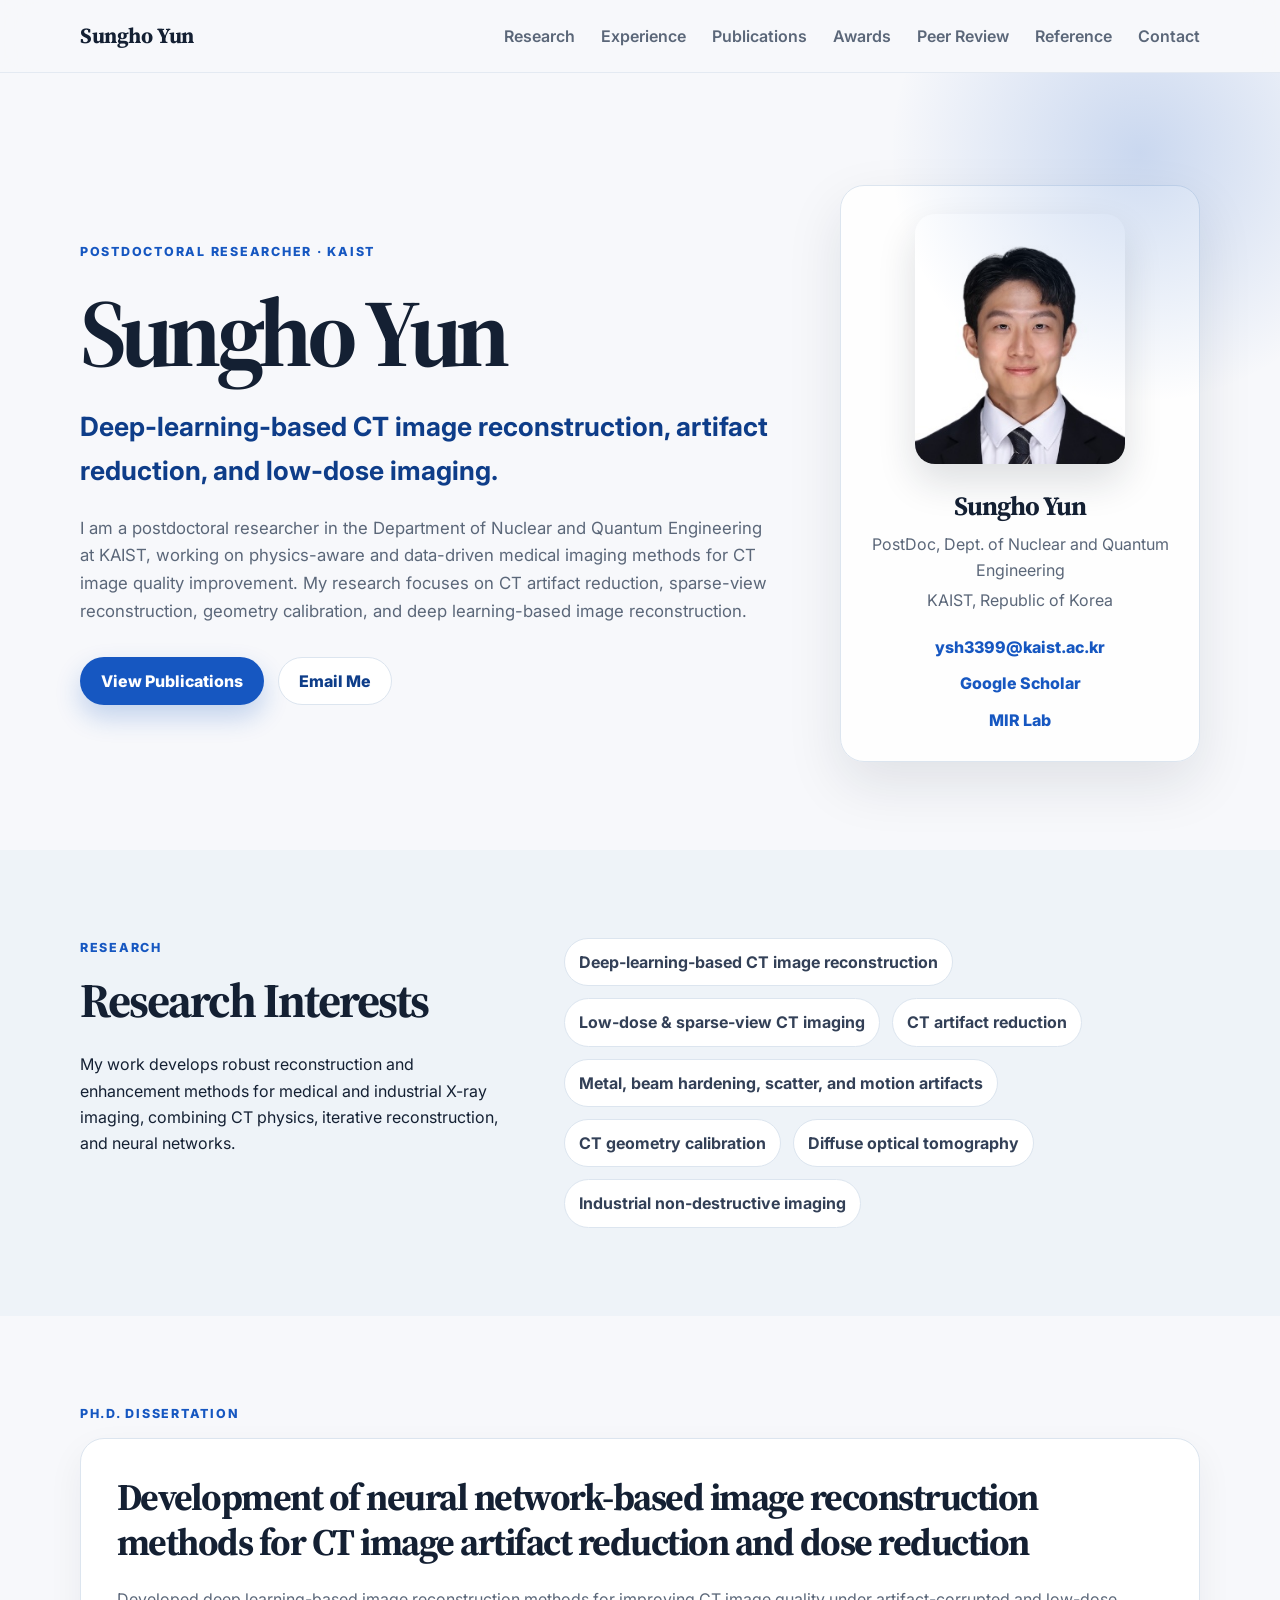
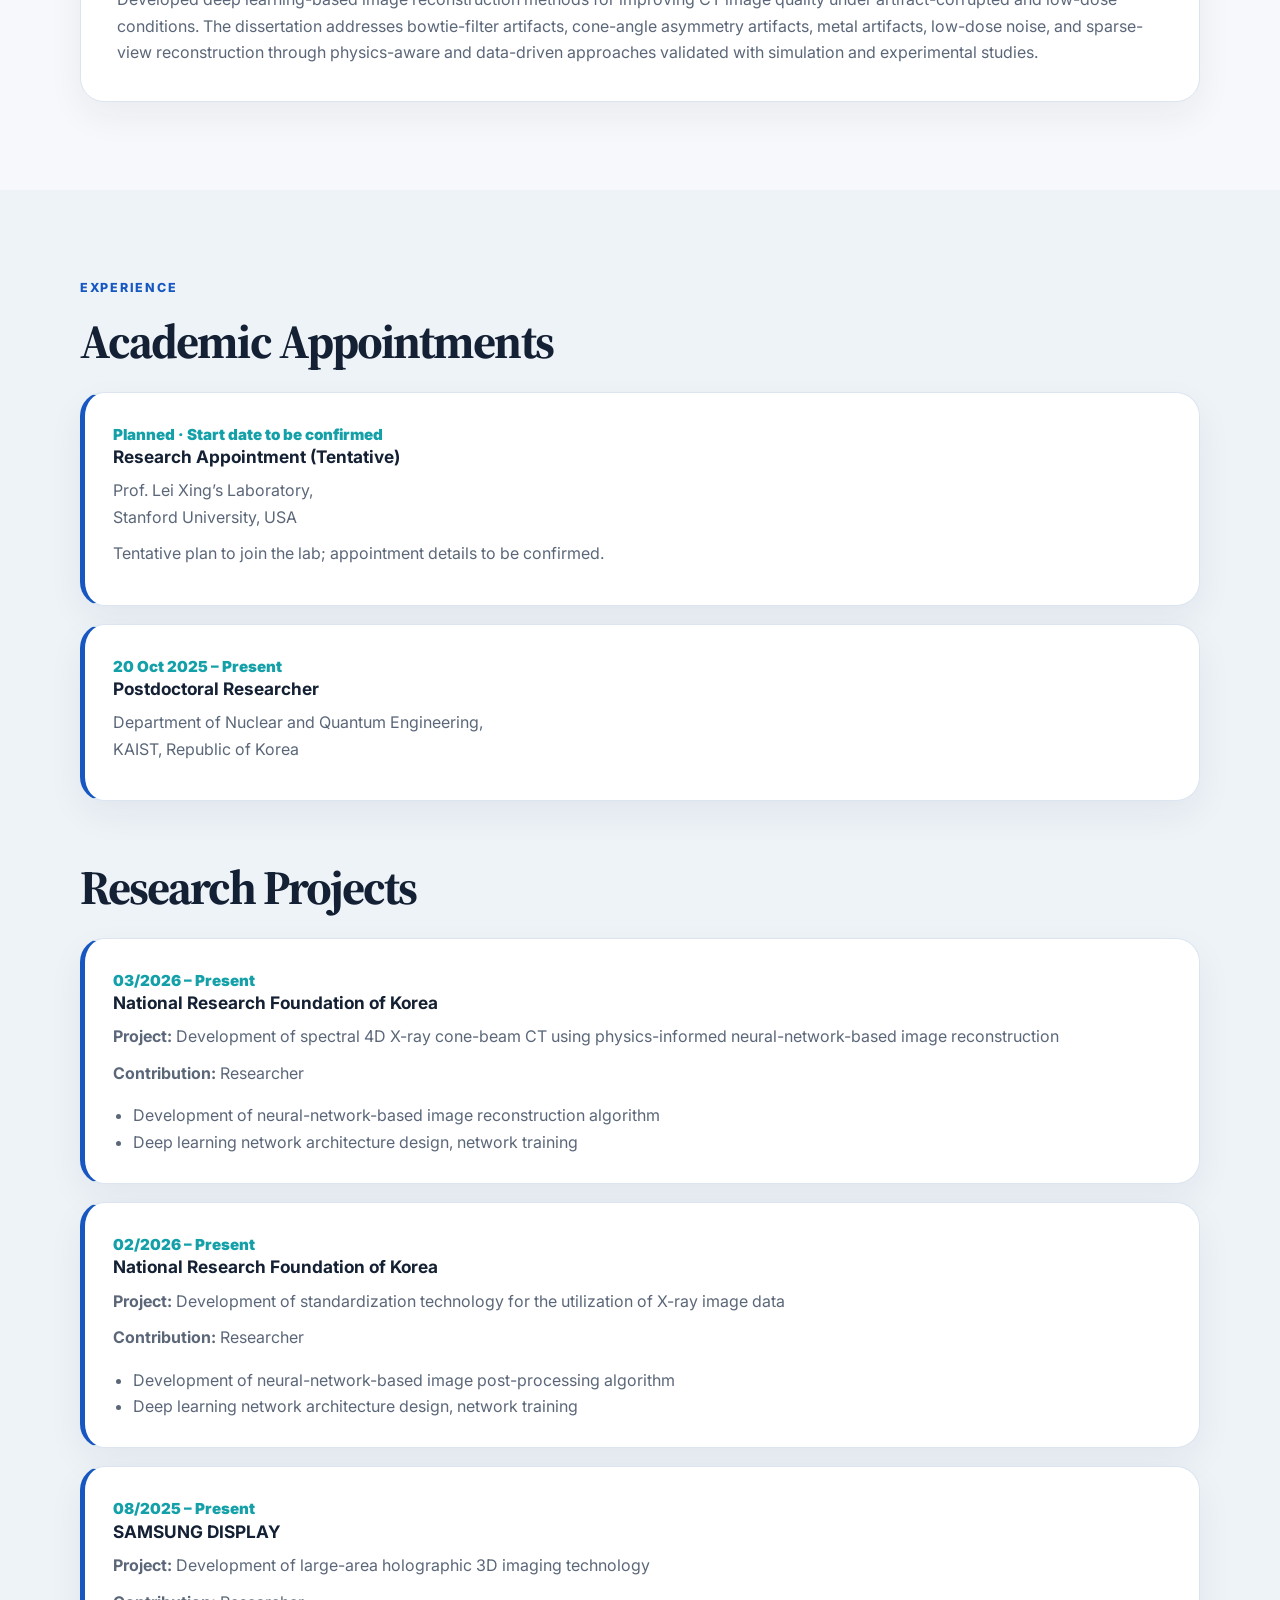
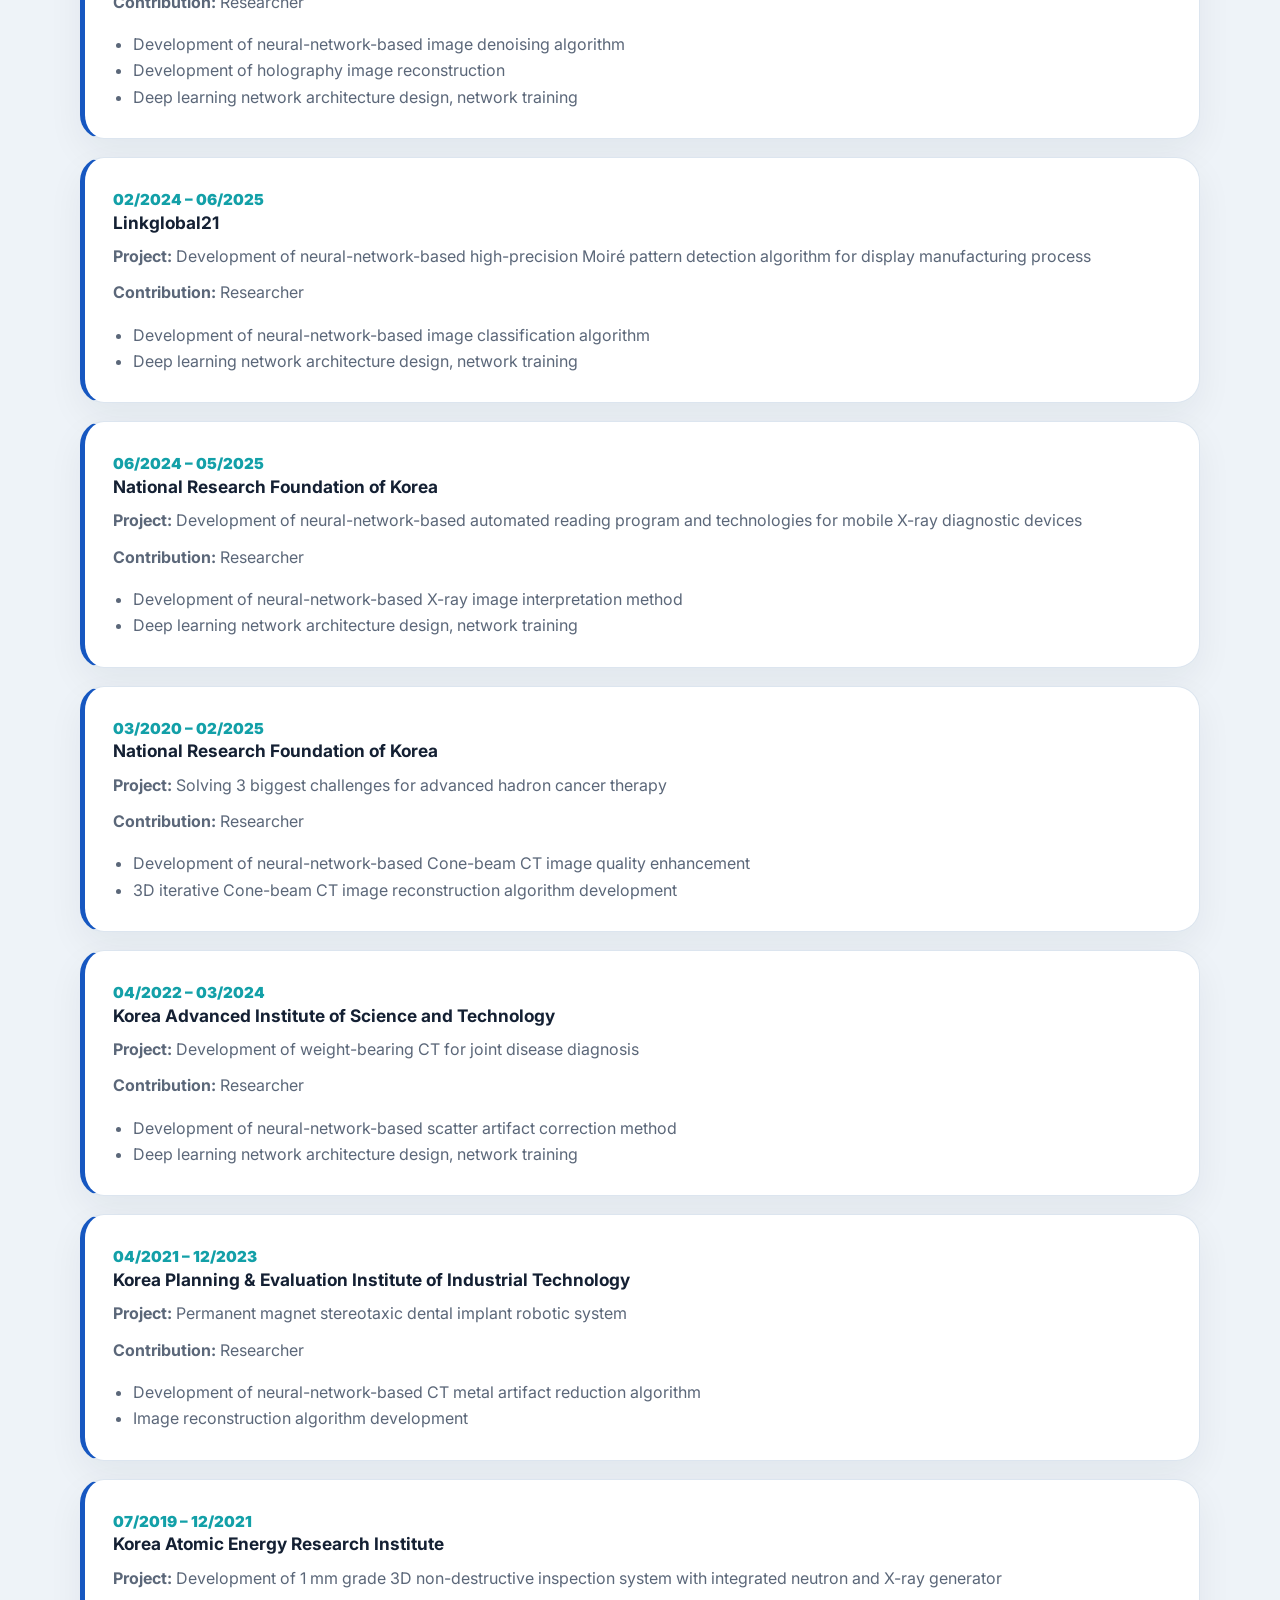
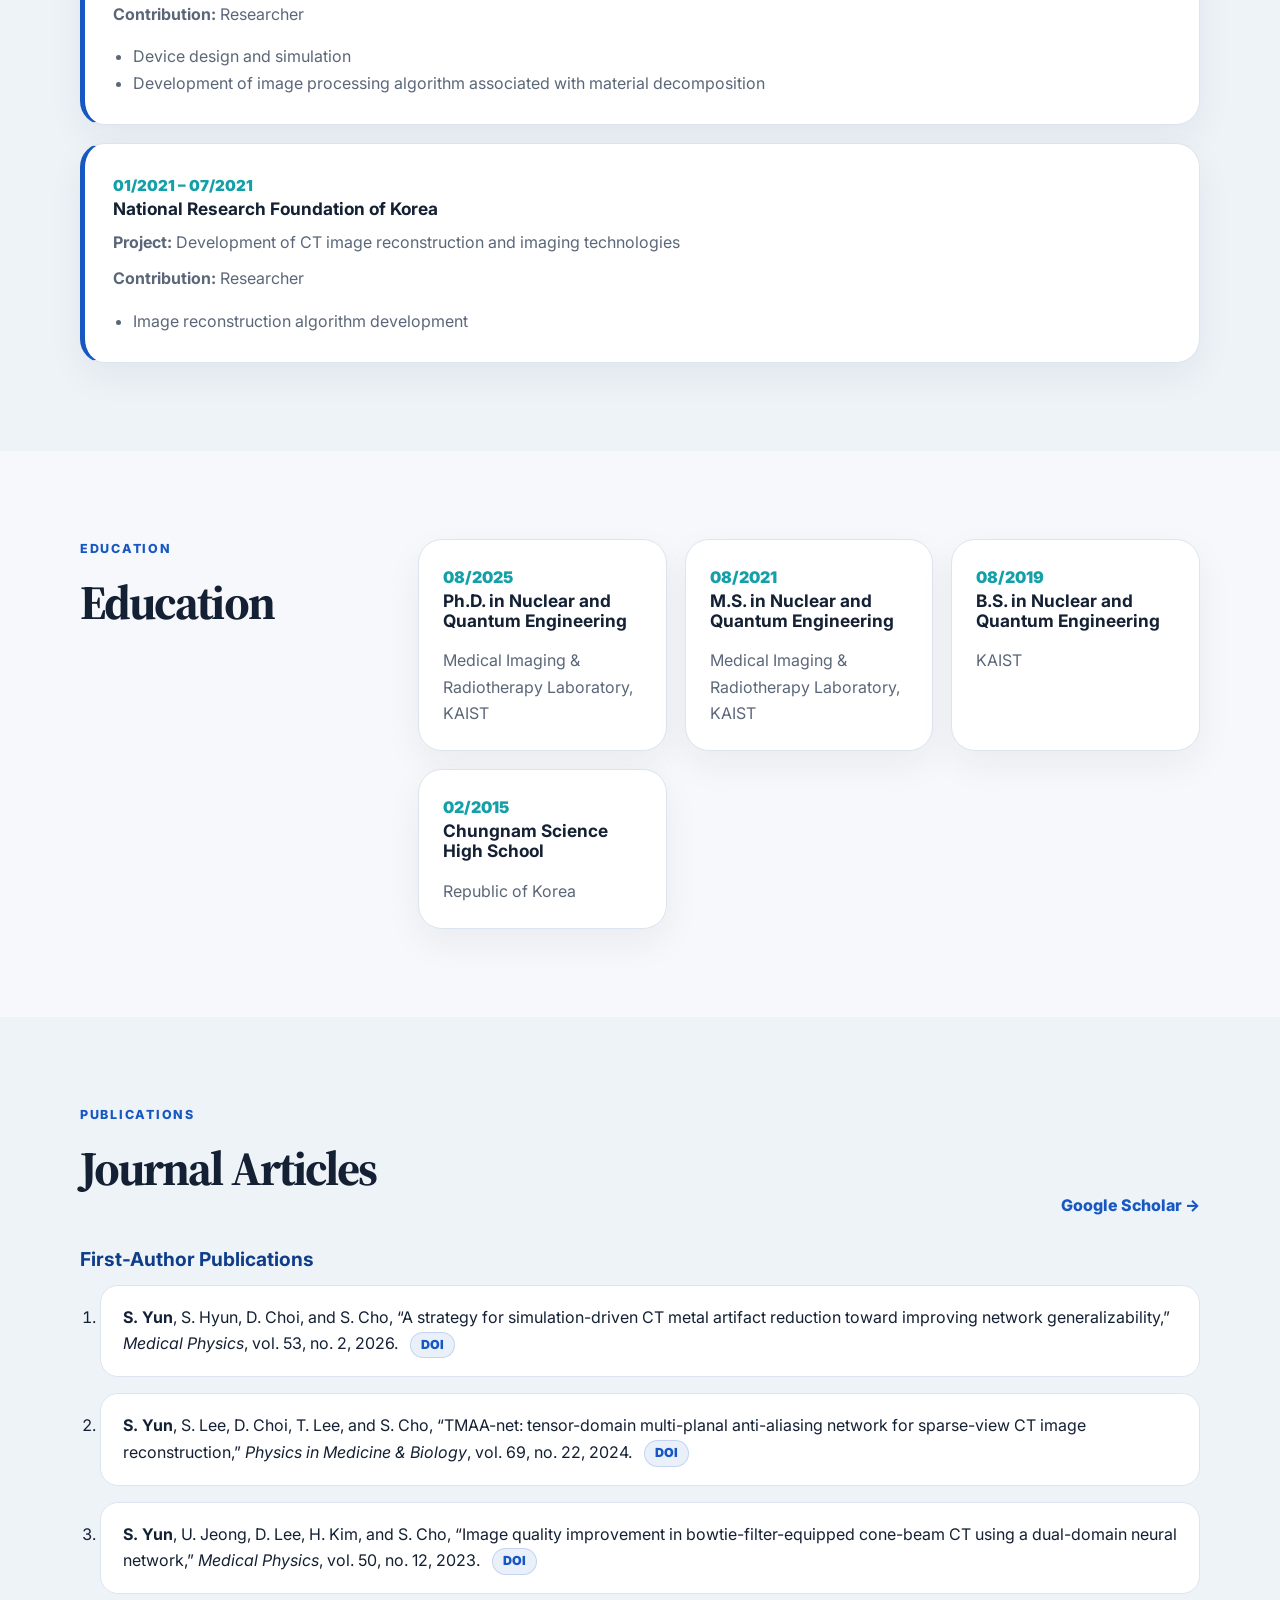
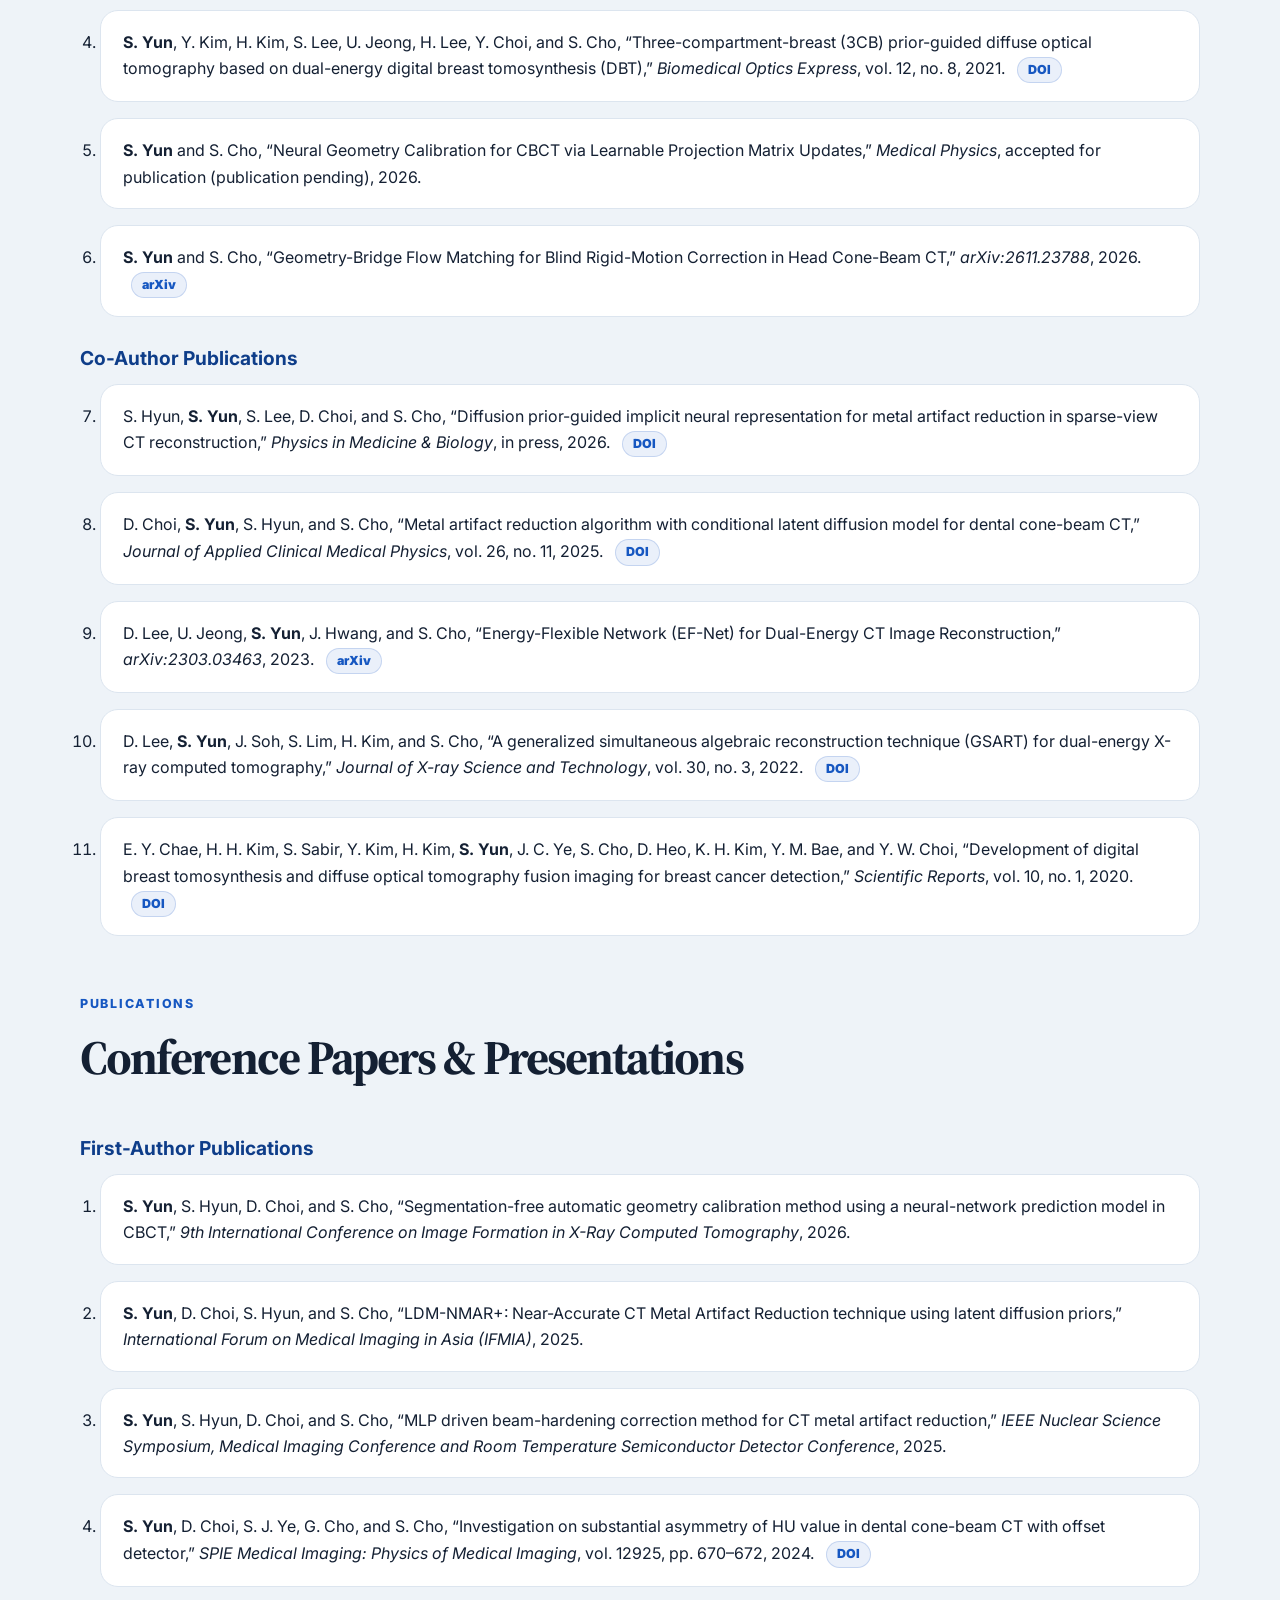
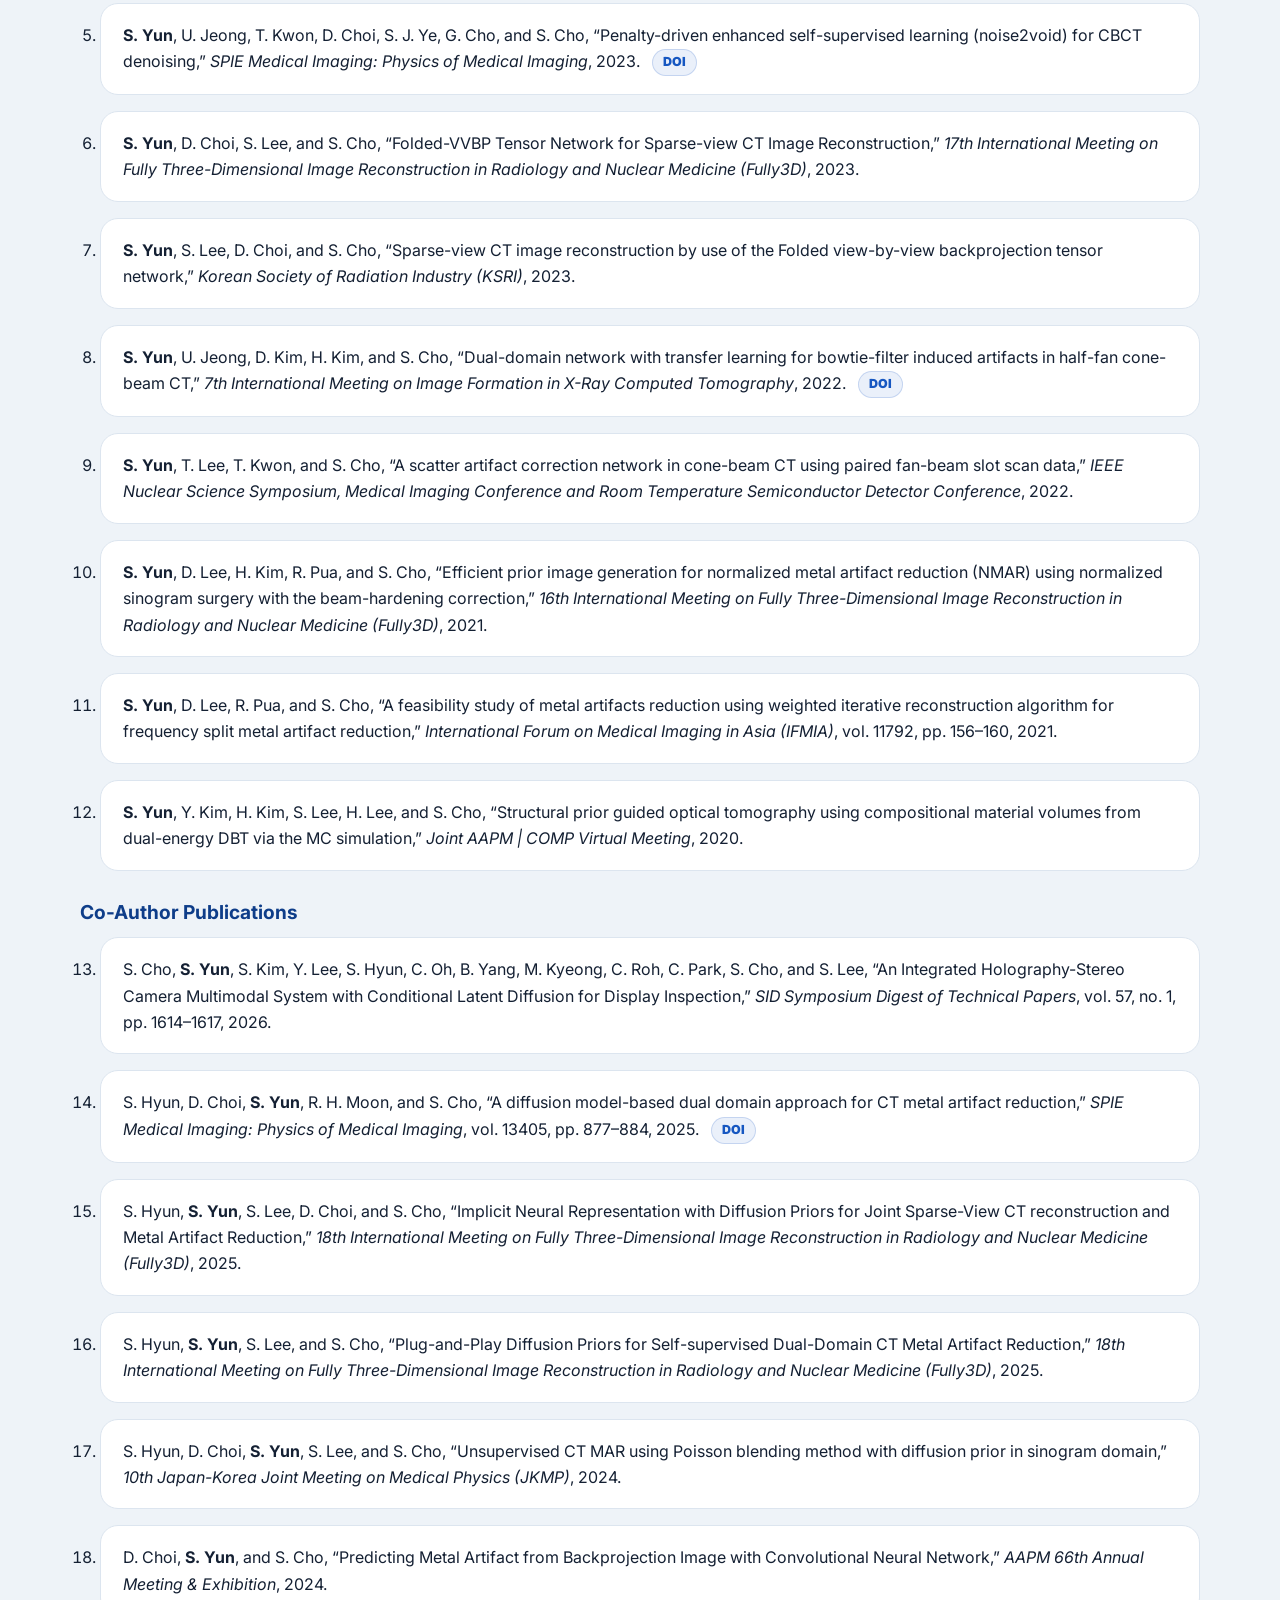
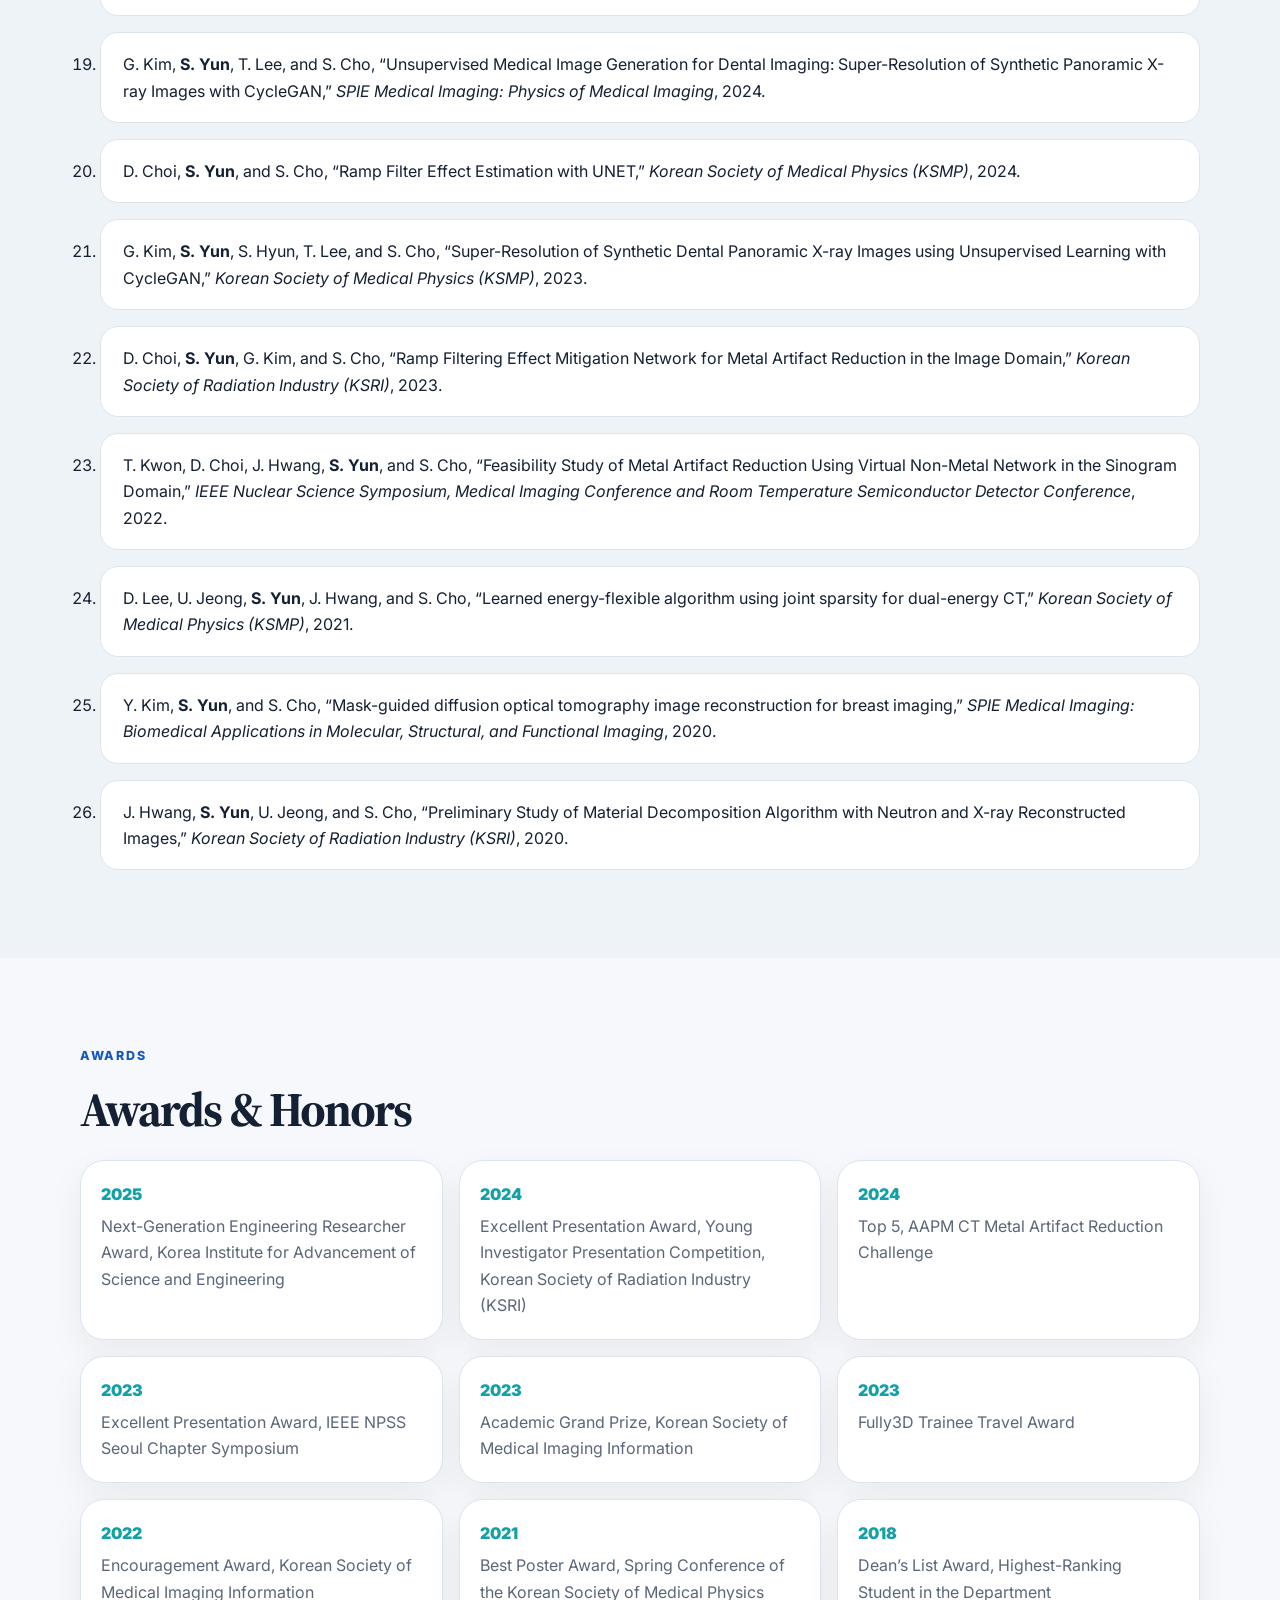
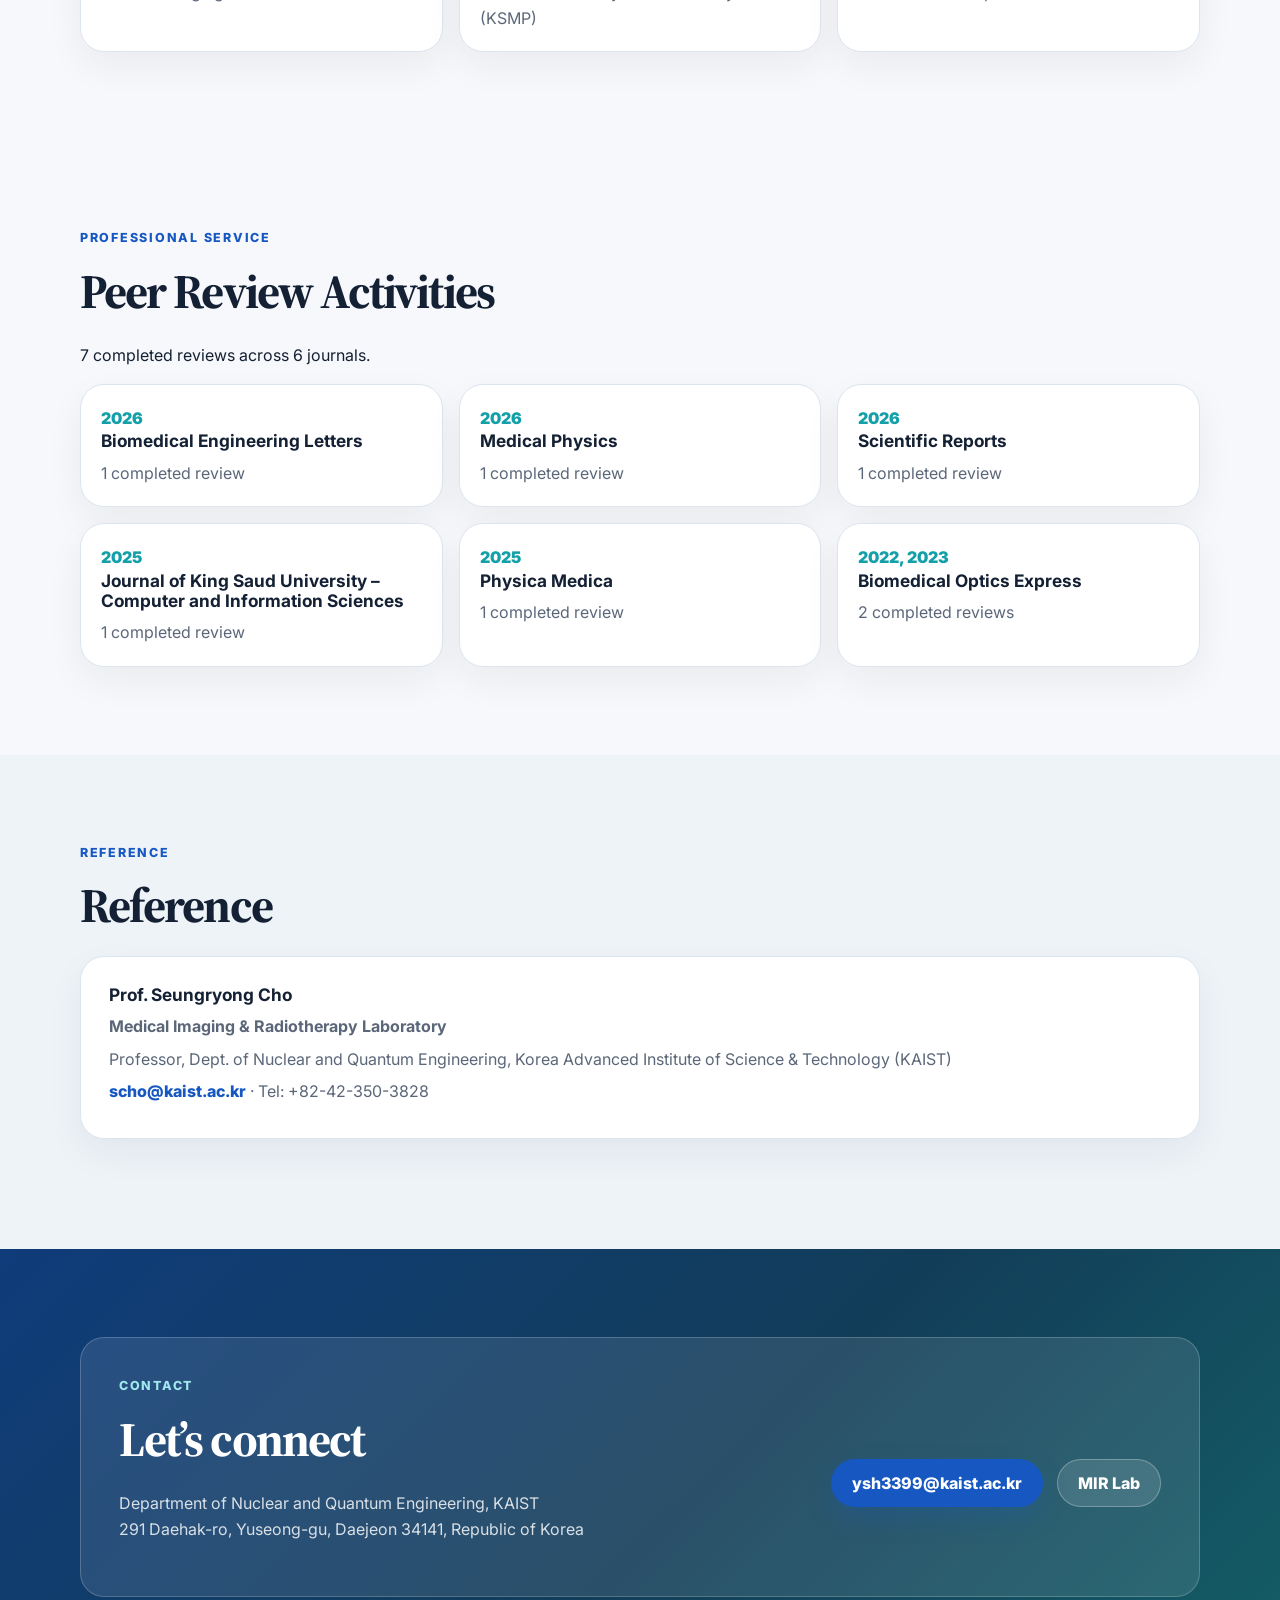
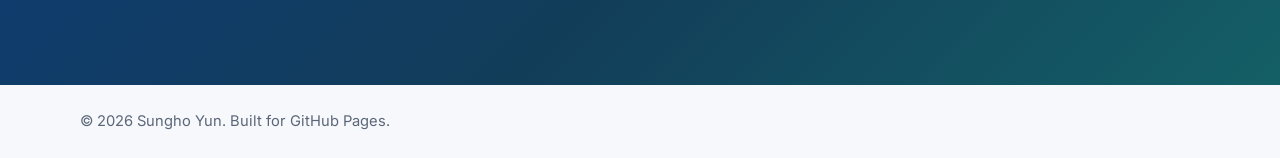
==== commit 005306f3: "Update publication status, arXiv link, and tentative Stanford appointment" ====
--- a/index.html
+++ b/index.html
@@ -102,6 +102,12 @@
         <h2>Academic Appointments</h2>
         <div class="timeline">
           <article>
+            <span class="date">Planned · Start date to be confirmed</span>
+            <h3>Research Appointment (Tentative)</h3>
+            <p>Prof. Lei Xing’s Laboratory,<br>Stanford University, USA</p>
+            <p>Tentative plan to join the lab; appointment details to be confirmed.</p>
+          </article>
+          <article>
             <span class="date"><time datetime="2025-10-20">20 Oct 2025</time> – Present</span>
             <h3>Postdoctoral Researcher</h3>
             <p>Department of Nuclear and Quantum Engineering,<br>KAIST, Republic of Korea</p>
@@ -260,8 +266,8 @@
           <li><strong>S. Yun</strong>, S. Lee, D. Choi, T. Lee, and S. Cho, “TMAA-net: tensor-domain multi-planal anti-aliasing network for sparse-view CT image reconstruction,” <em>Physics in Medicine &amp; Biology</em>, vol. 69, no. 22, 2024. <a class="doi-link" href="https://doi.org/10.1088/1361-6560/ad8da2" target="_blank" rel="noopener">DOI</a></li>
           <li><strong>S. Yun</strong>, U. Jeong, D. Lee, H. Kim, and S. Cho, “Image quality improvement in bowtie-filter-equipped cone-beam CT using a dual-domain neural network,” <em>Medical Physics</em>, vol. 50, no. 12, 2023. <a class="doi-link" href="https://doi.org/10.1002/mp.16693" target="_blank" rel="noopener">DOI</a></li>
           <li><strong>S. Yun</strong>, Y. Kim, H. Kim, S. Lee, U. Jeong, H. Lee, Y. Choi, and S. Cho, “Three-compartment-breast (3CB) prior-guided diffuse optical tomography based on dual-energy digital breast tomosynthesis (DBT),” <em>Biomedical Optics Express</em>, vol. 12, no. 8, 2021. <a class="doi-link" href="https://doi.org/10.1364/BOE.431244" target="_blank" rel="noopener">DOI</a></li>
-          <li><strong>S. Yun</strong> and S. Cho, “Neural Geometry Calibration for CBCT via Learnable Projection Matrix Updates,” <em>Medical Physics</em>, under review, 2026.</li>
-          <li><strong>S. Yun</strong> and S. Cho, “Geometry-Bridge Flow Matching for Blind Rigid-Motion Correction in Head Cone-Beam CT,” <em>arXiv preprint</em>, 2026.</li>
+          <li><strong>S. Yun</strong> and S. Cho, “Neural Geometry Calibration for CBCT via Learnable Projection Matrix Updates,” <em>Medical Physics</em>, accepted for publication (publication pending), 2026.</li>
+          <li><strong>S. Yun</strong> and S. Cho, “Geometry-Bridge Flow Matching for Blind Rigid-Motion Correction in Head Cone-Beam CT,” <em>arXiv:2611.23788</em>, 2026. <a class="doi-link" href="https://arxiv.org/abs/2611.23788" target="_blank" rel="noopener">arXiv</a></li>
         </ol>
 
         <h3 class="subsection-title">Co-Author Publications</h3>
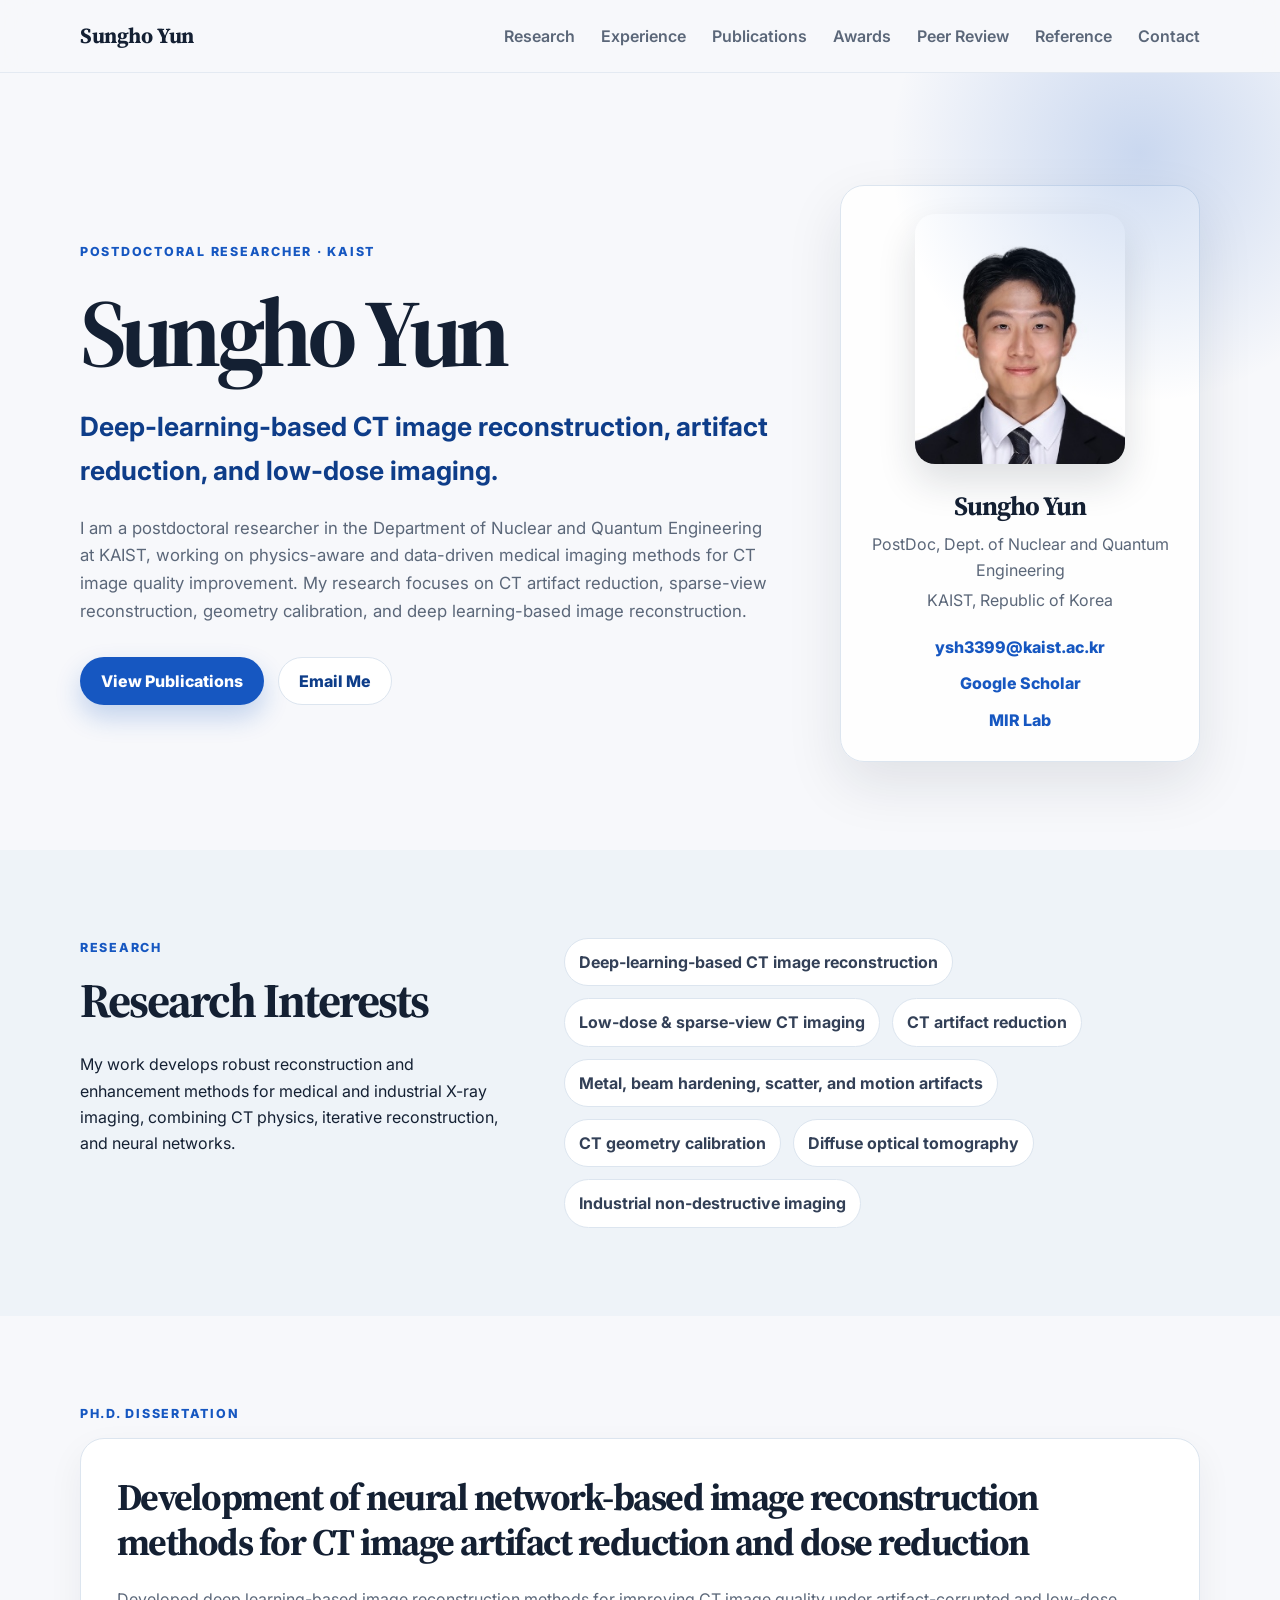
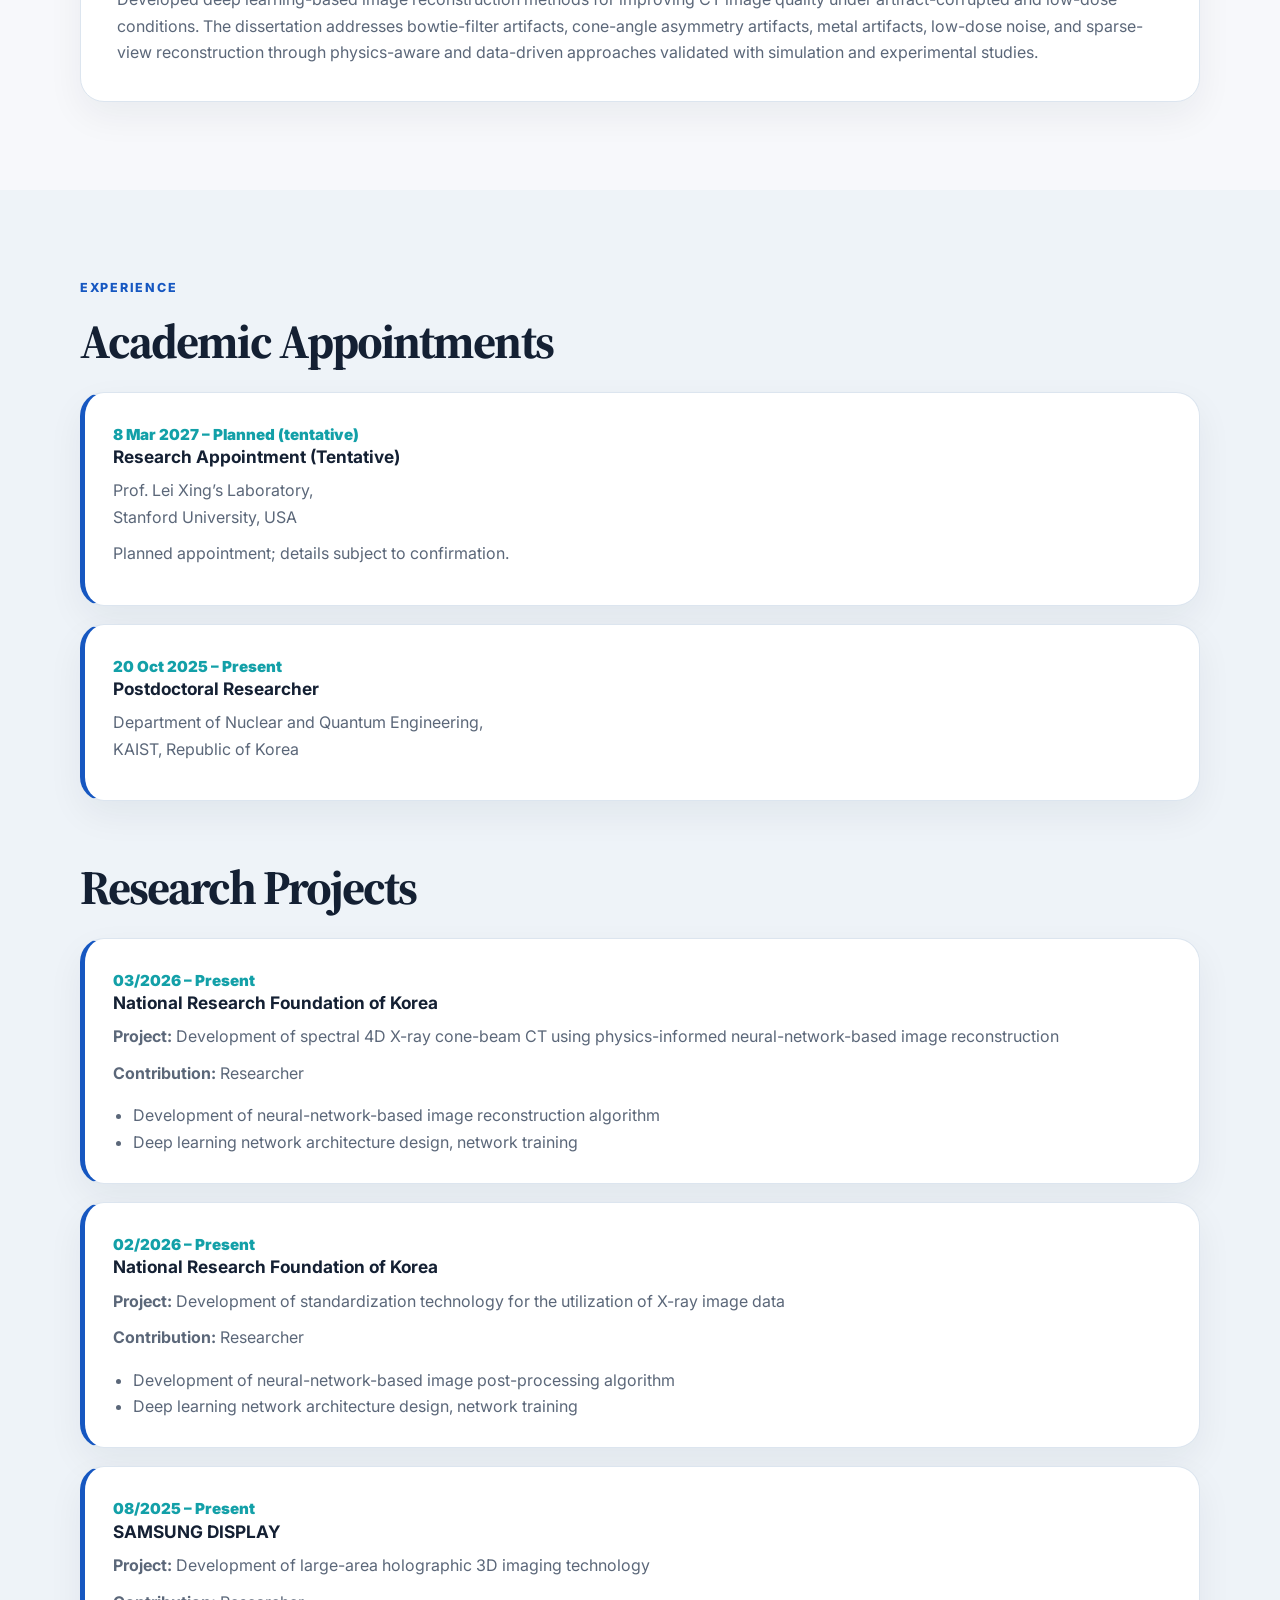
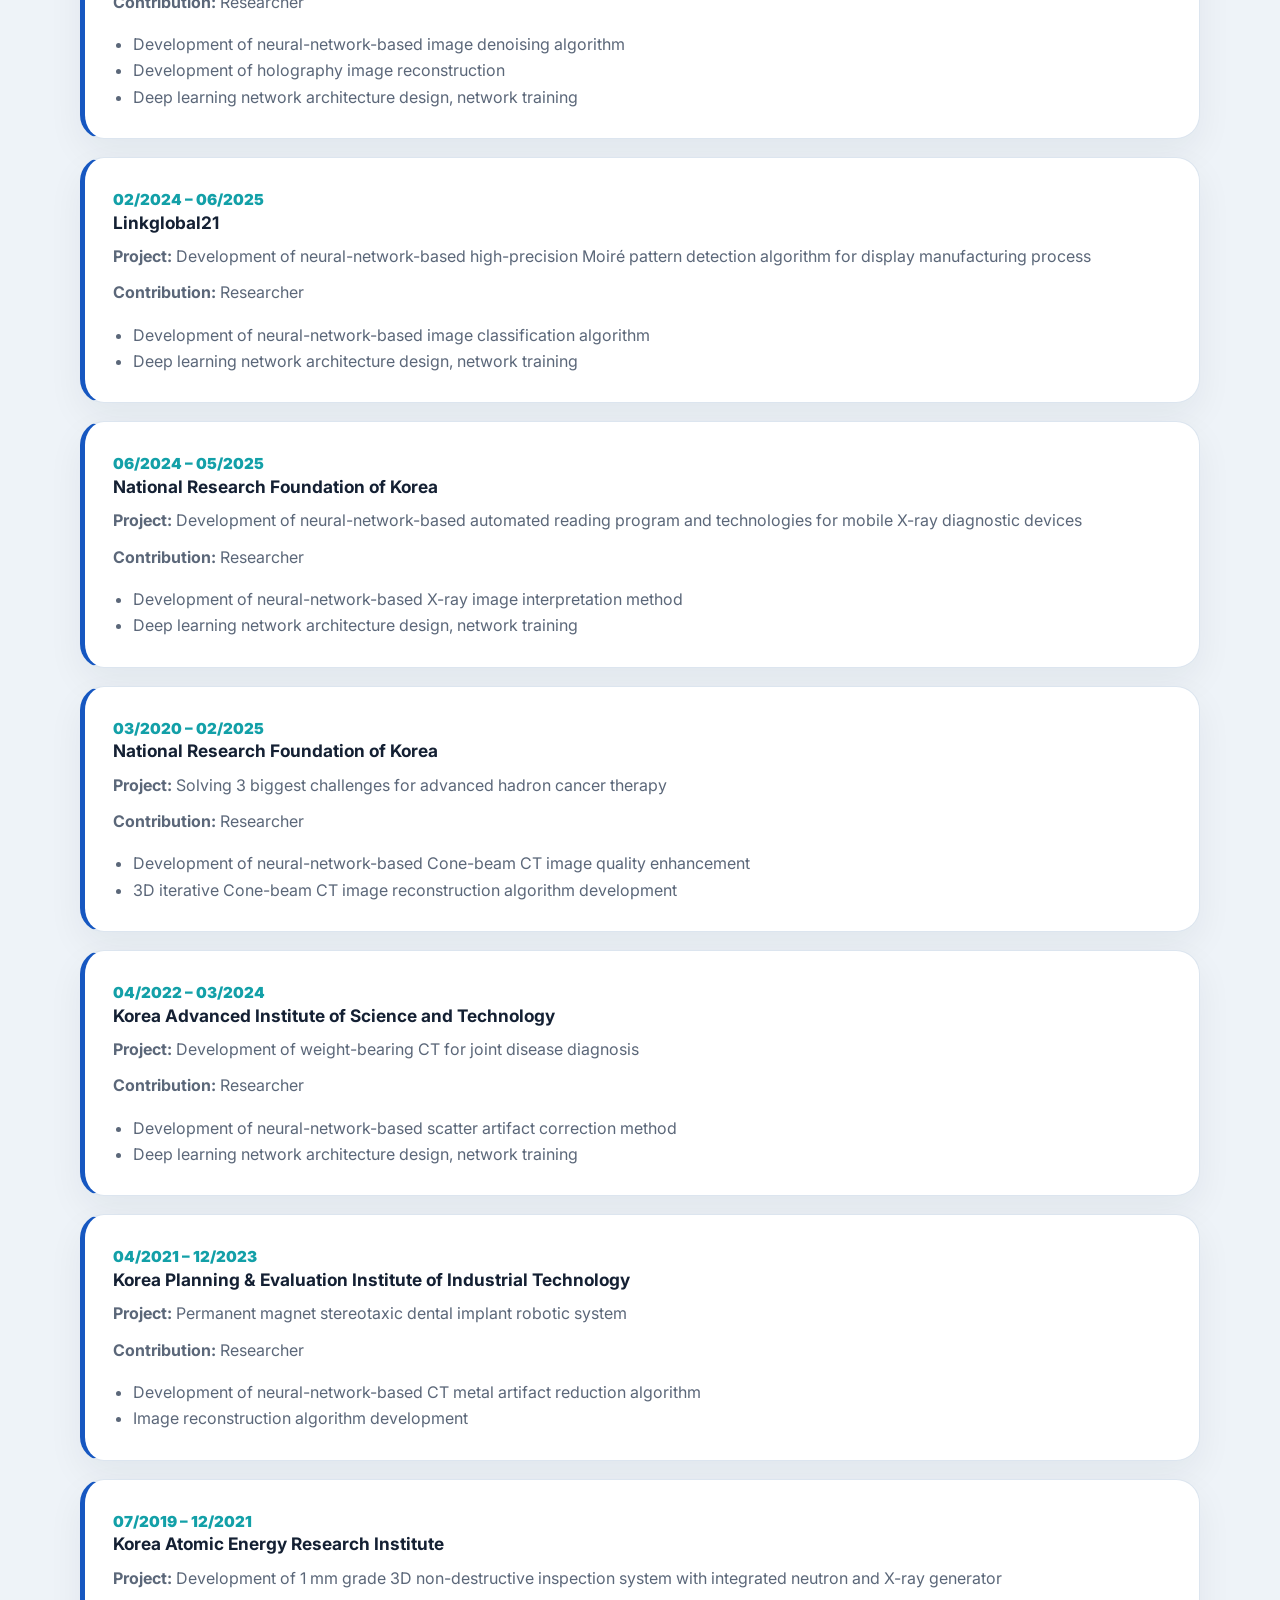
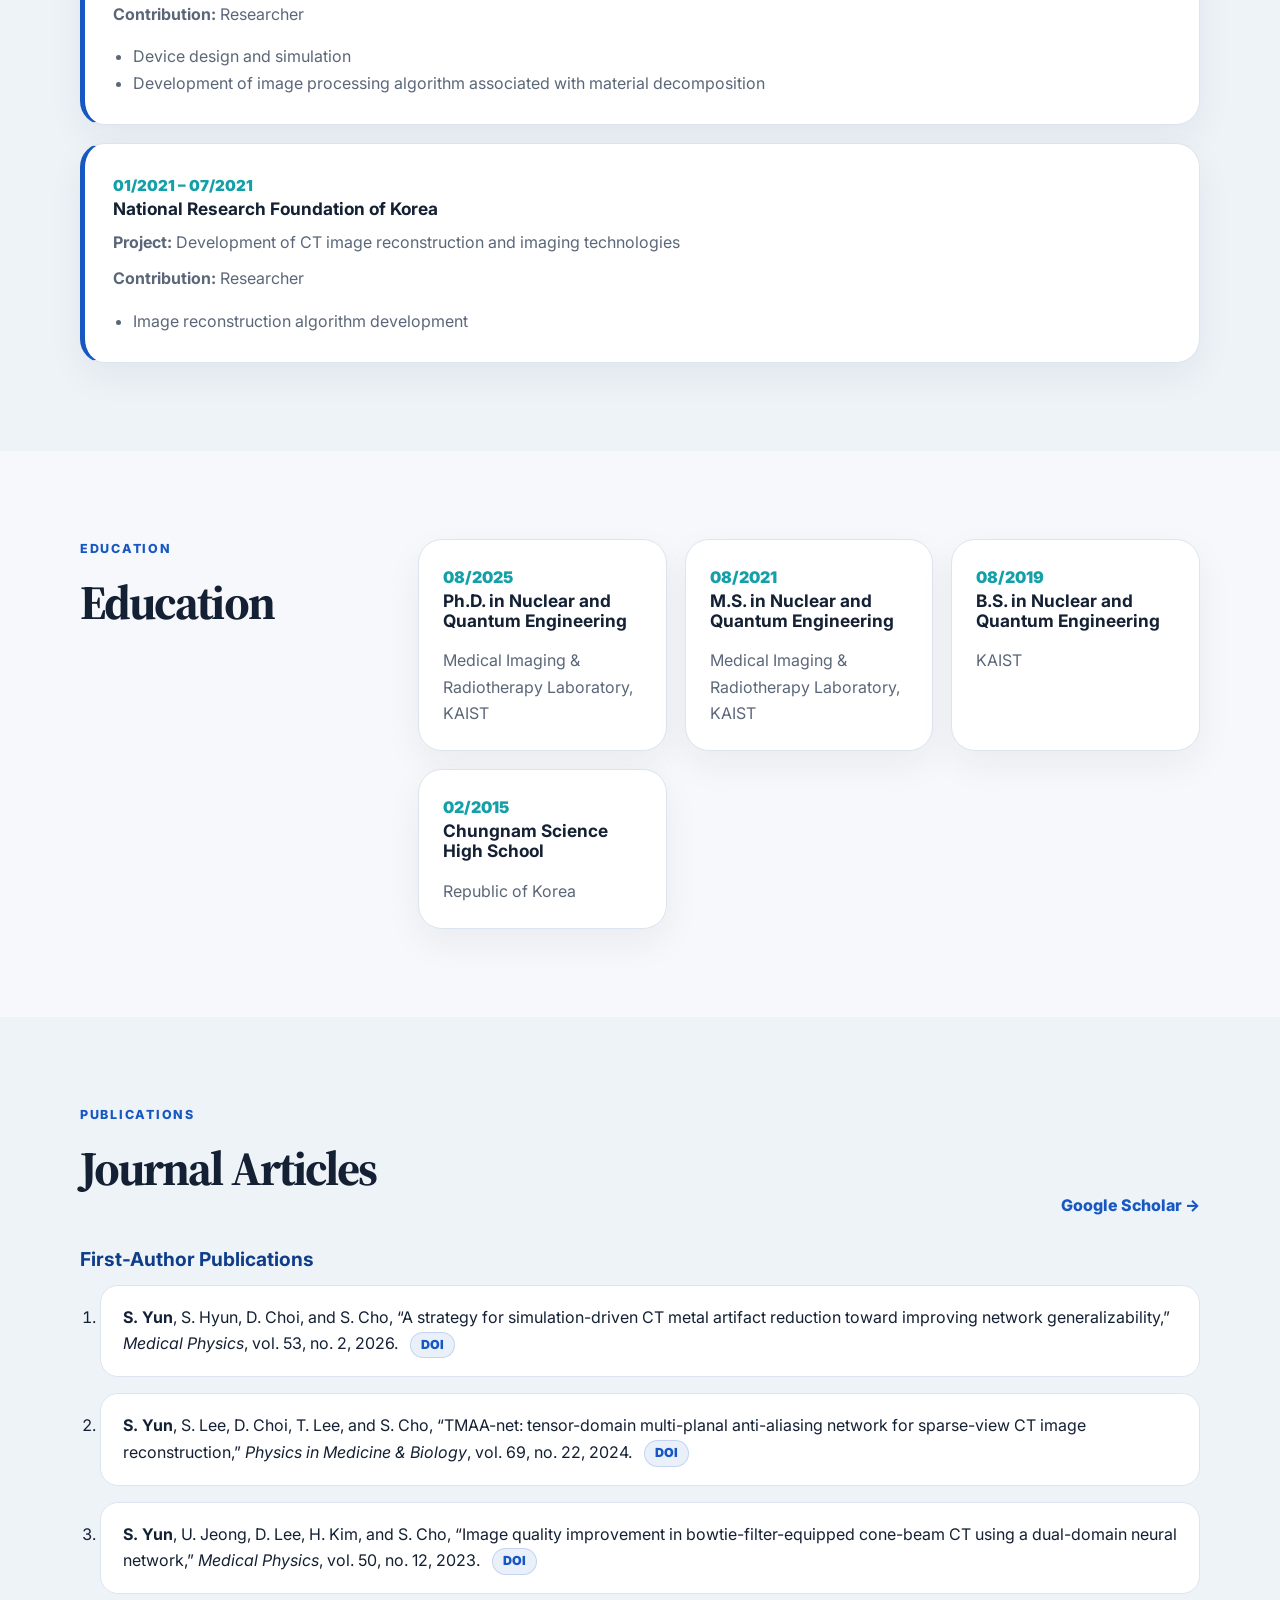
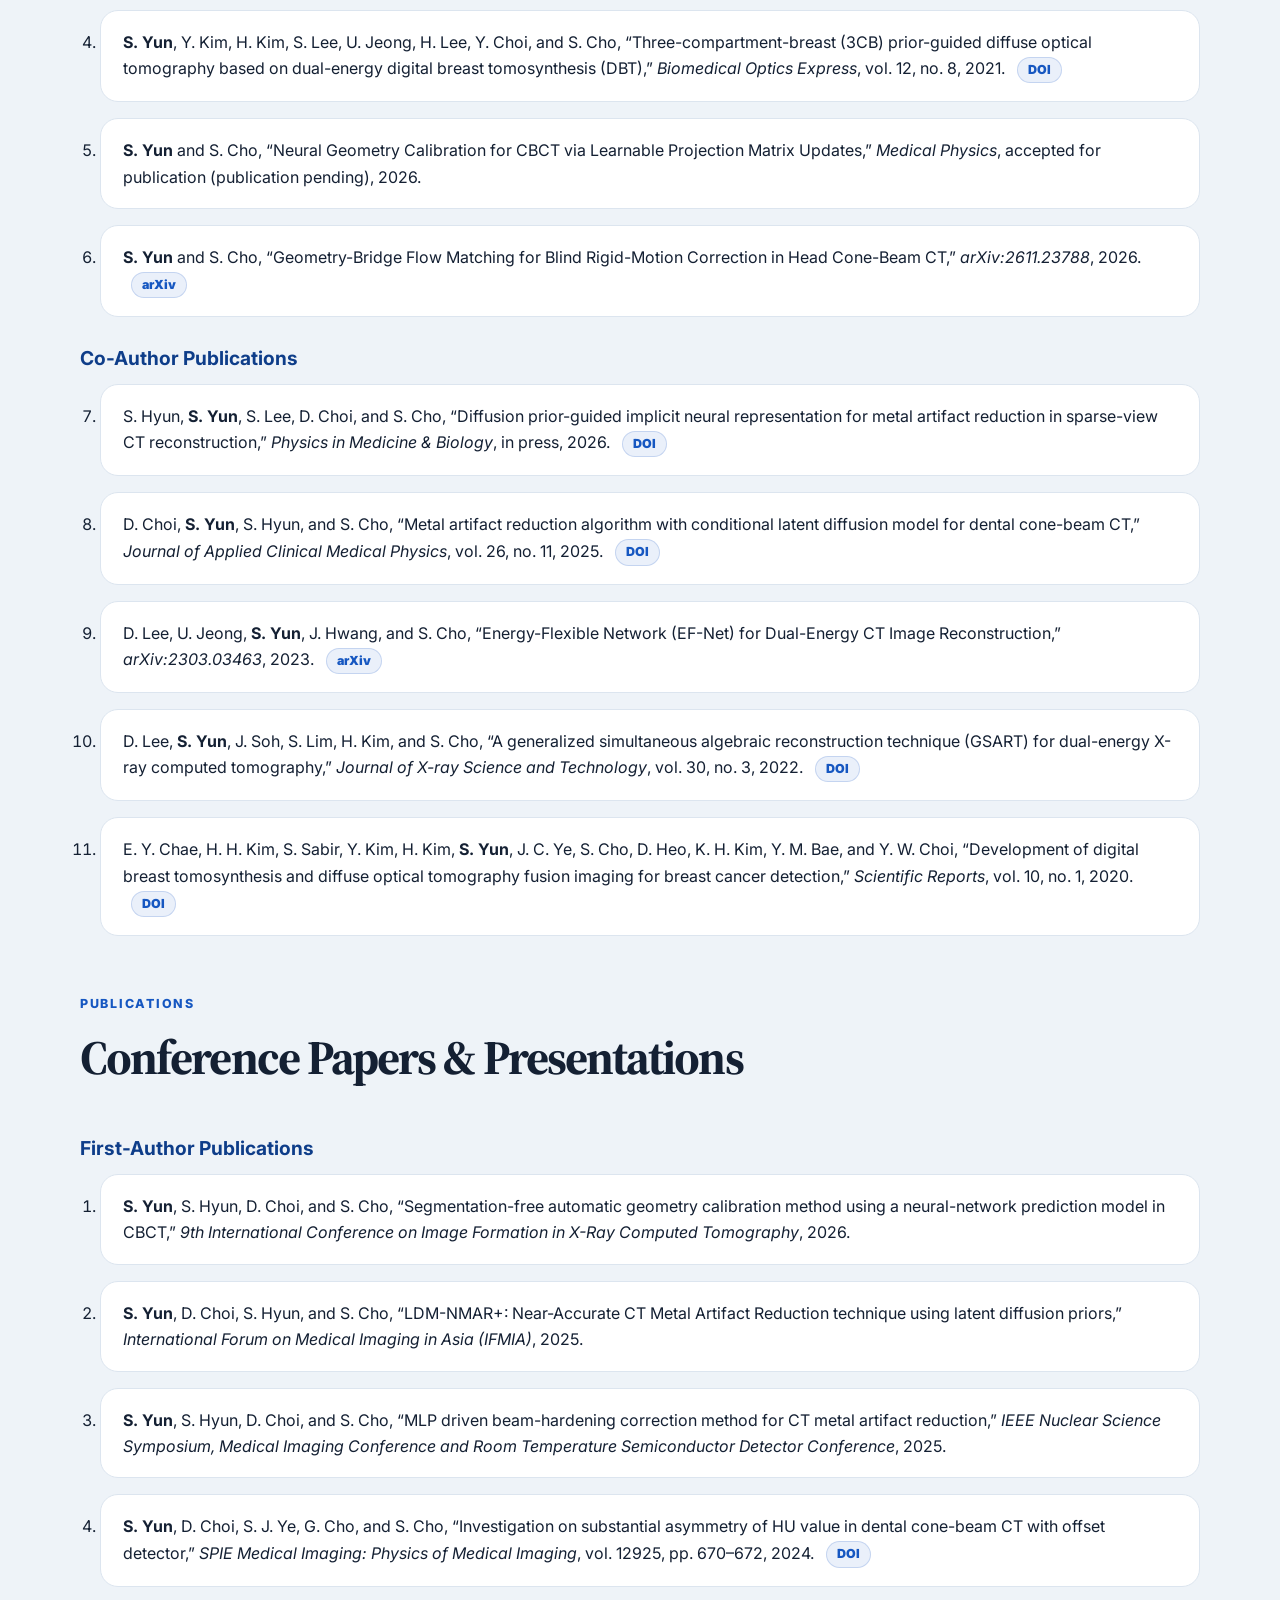
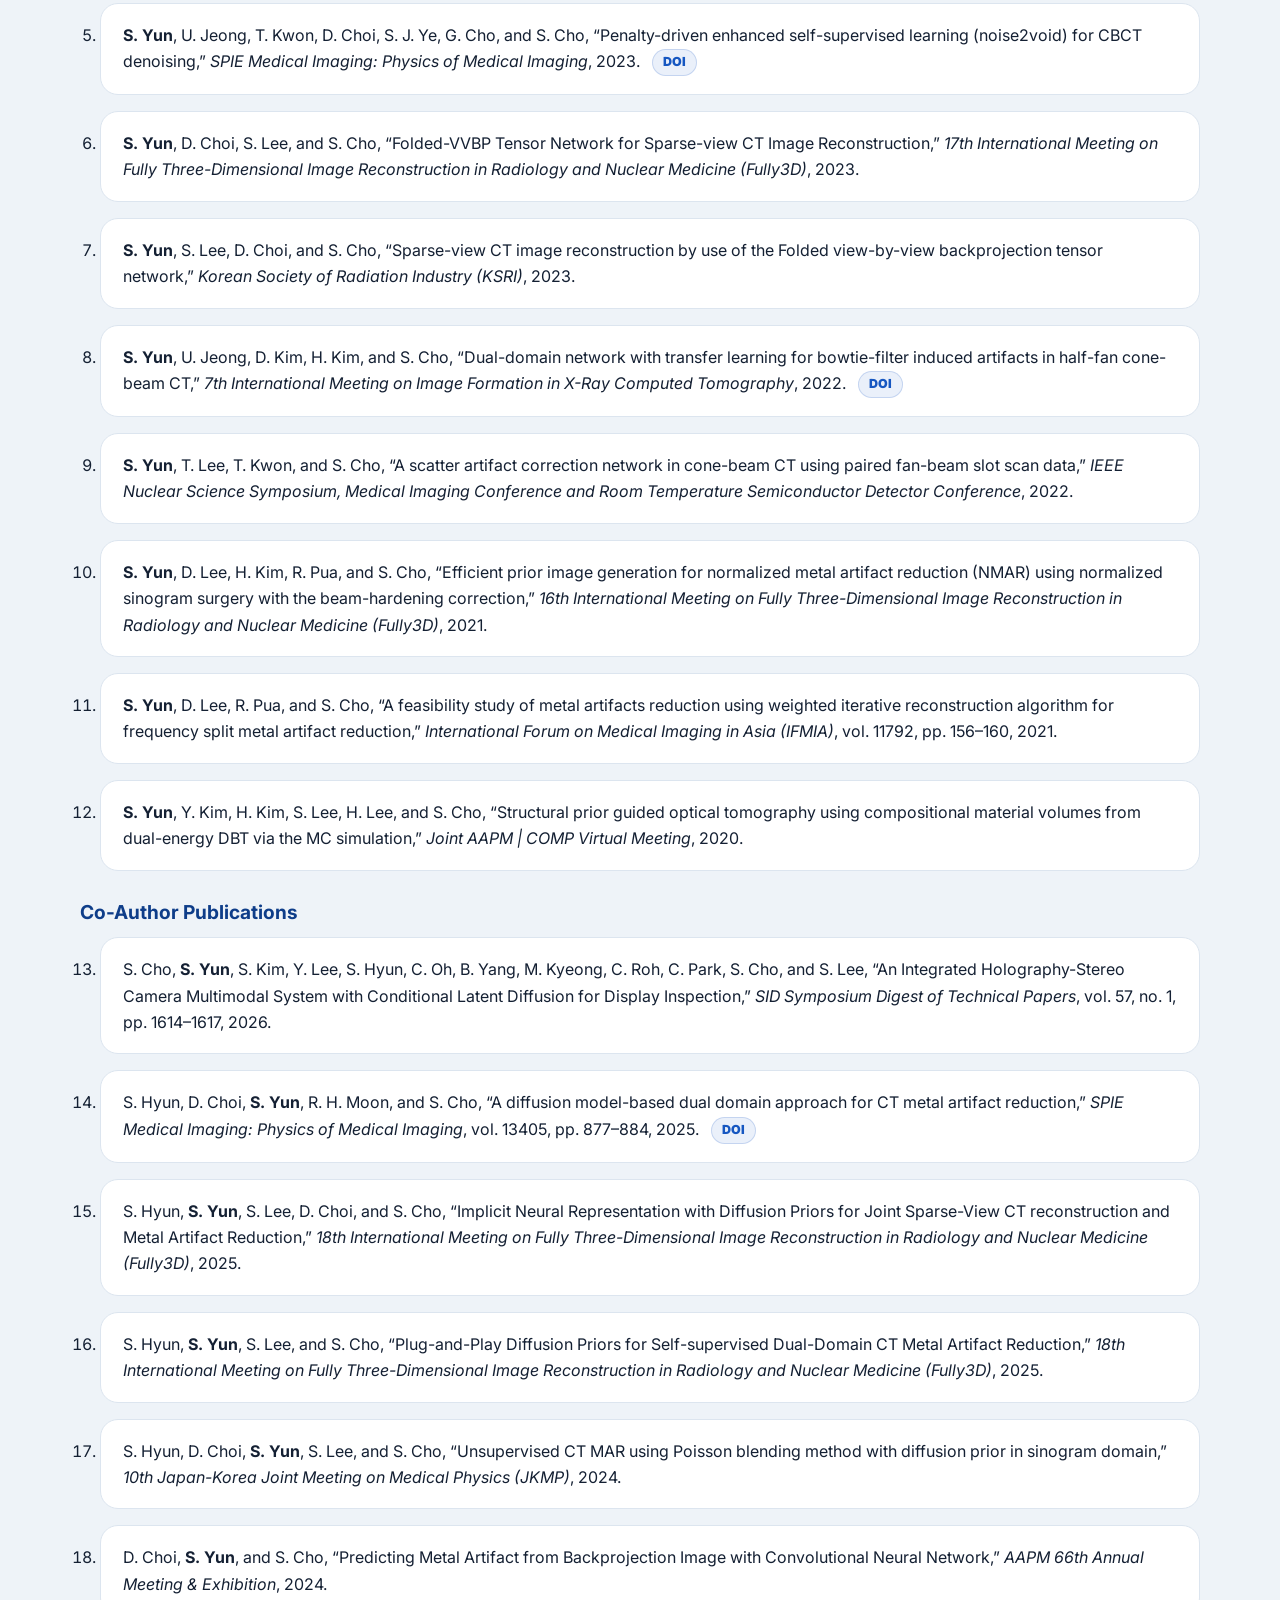
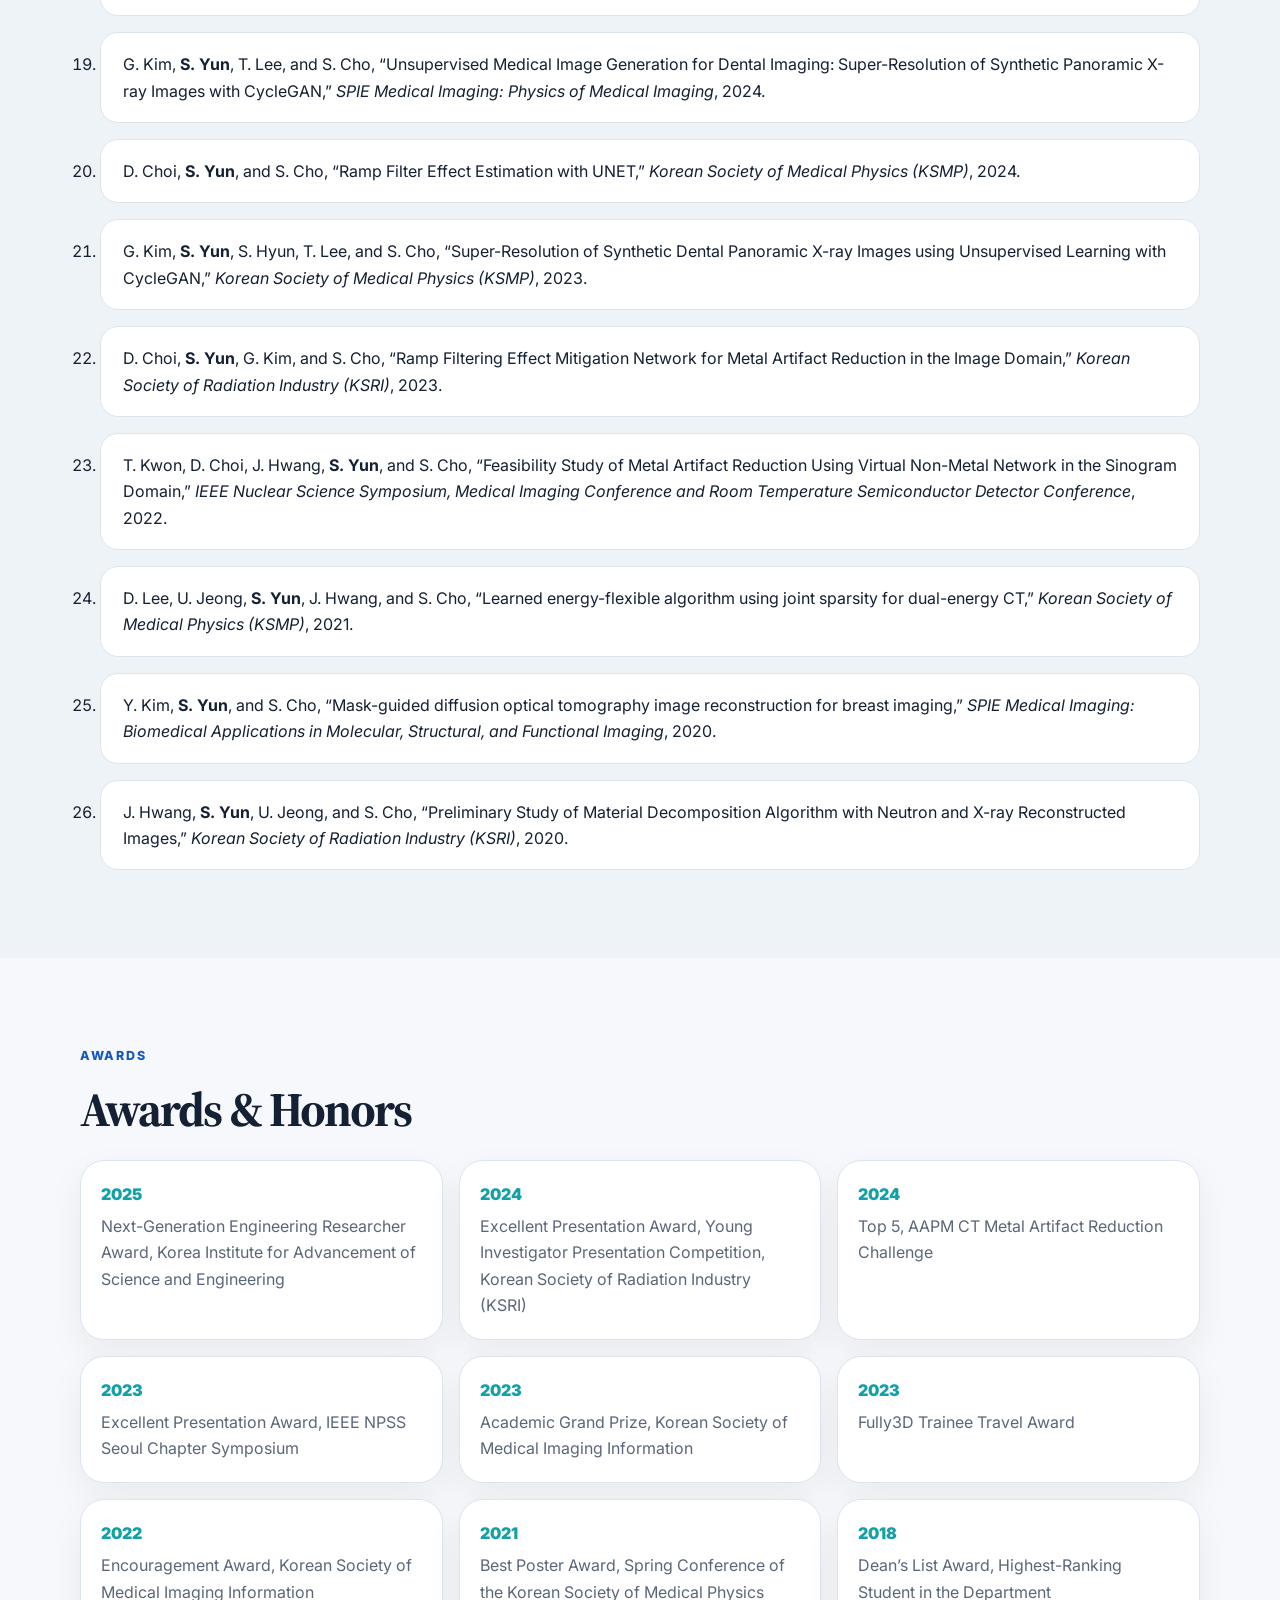
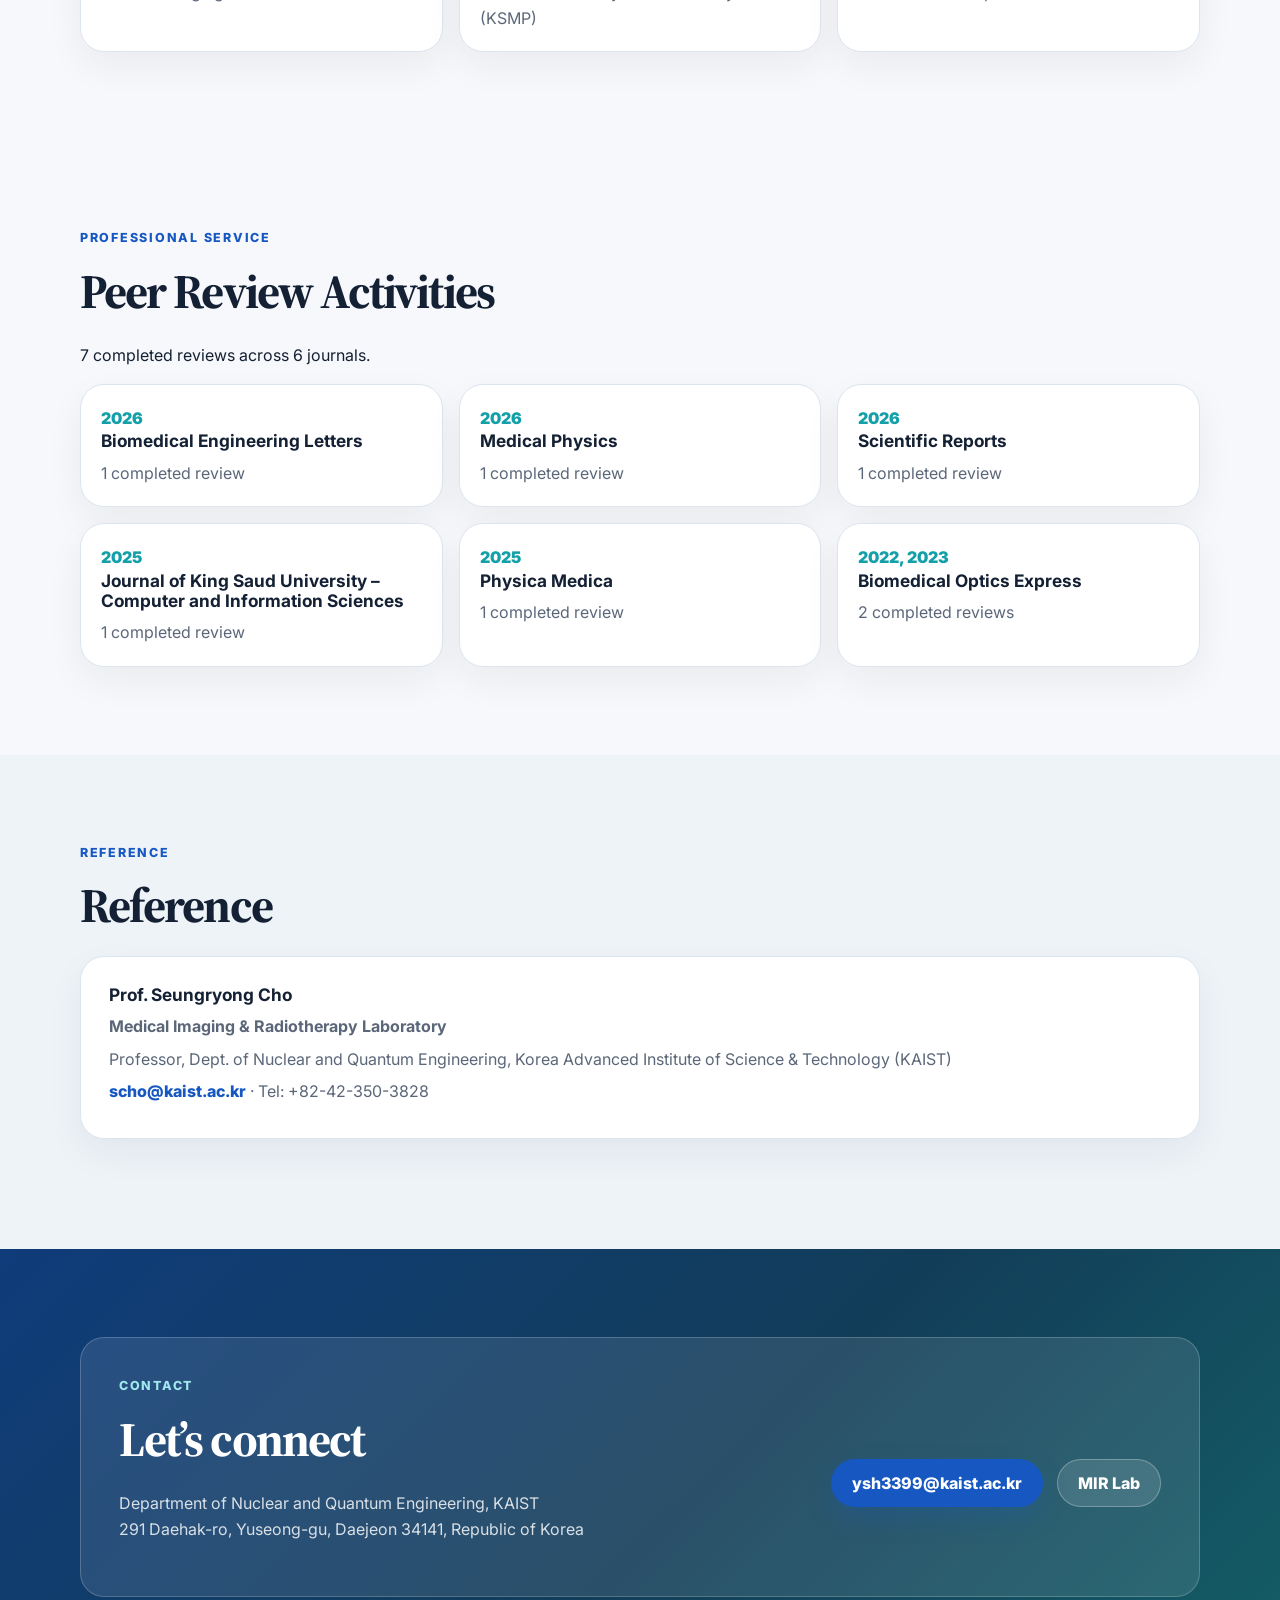
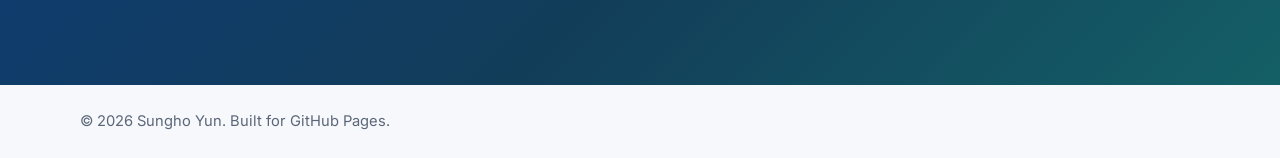
==== commit c039145b: "Set tentative Stanford appointment start date to March 8, 2027" ====
--- a/index.html
+++ b/index.html
@@ -102,10 +102,10 @@
         <h2>Academic Appointments</h2>
         <div class="timeline">
           <article>
-            <span class="date">Planned · Start date to be confirmed</span>
+            <span class="date"><time datetime="2027-03-08">8 Mar 2027</time> – Planned (tentative)</span>
             <h3>Research Appointment (Tentative)</h3>
             <p>Prof. Lei Xing’s Laboratory,<br>Stanford University, USA</p>
-            <p>Tentative plan to join the lab; appointment details to be confirmed.</p>
+            <p>Planned appointment; details subject to confirmation.</p>
           </article>
           <article>
             <span class="date"><time datetime="2025-10-20">20 Oct 2025</time> – Present</span>
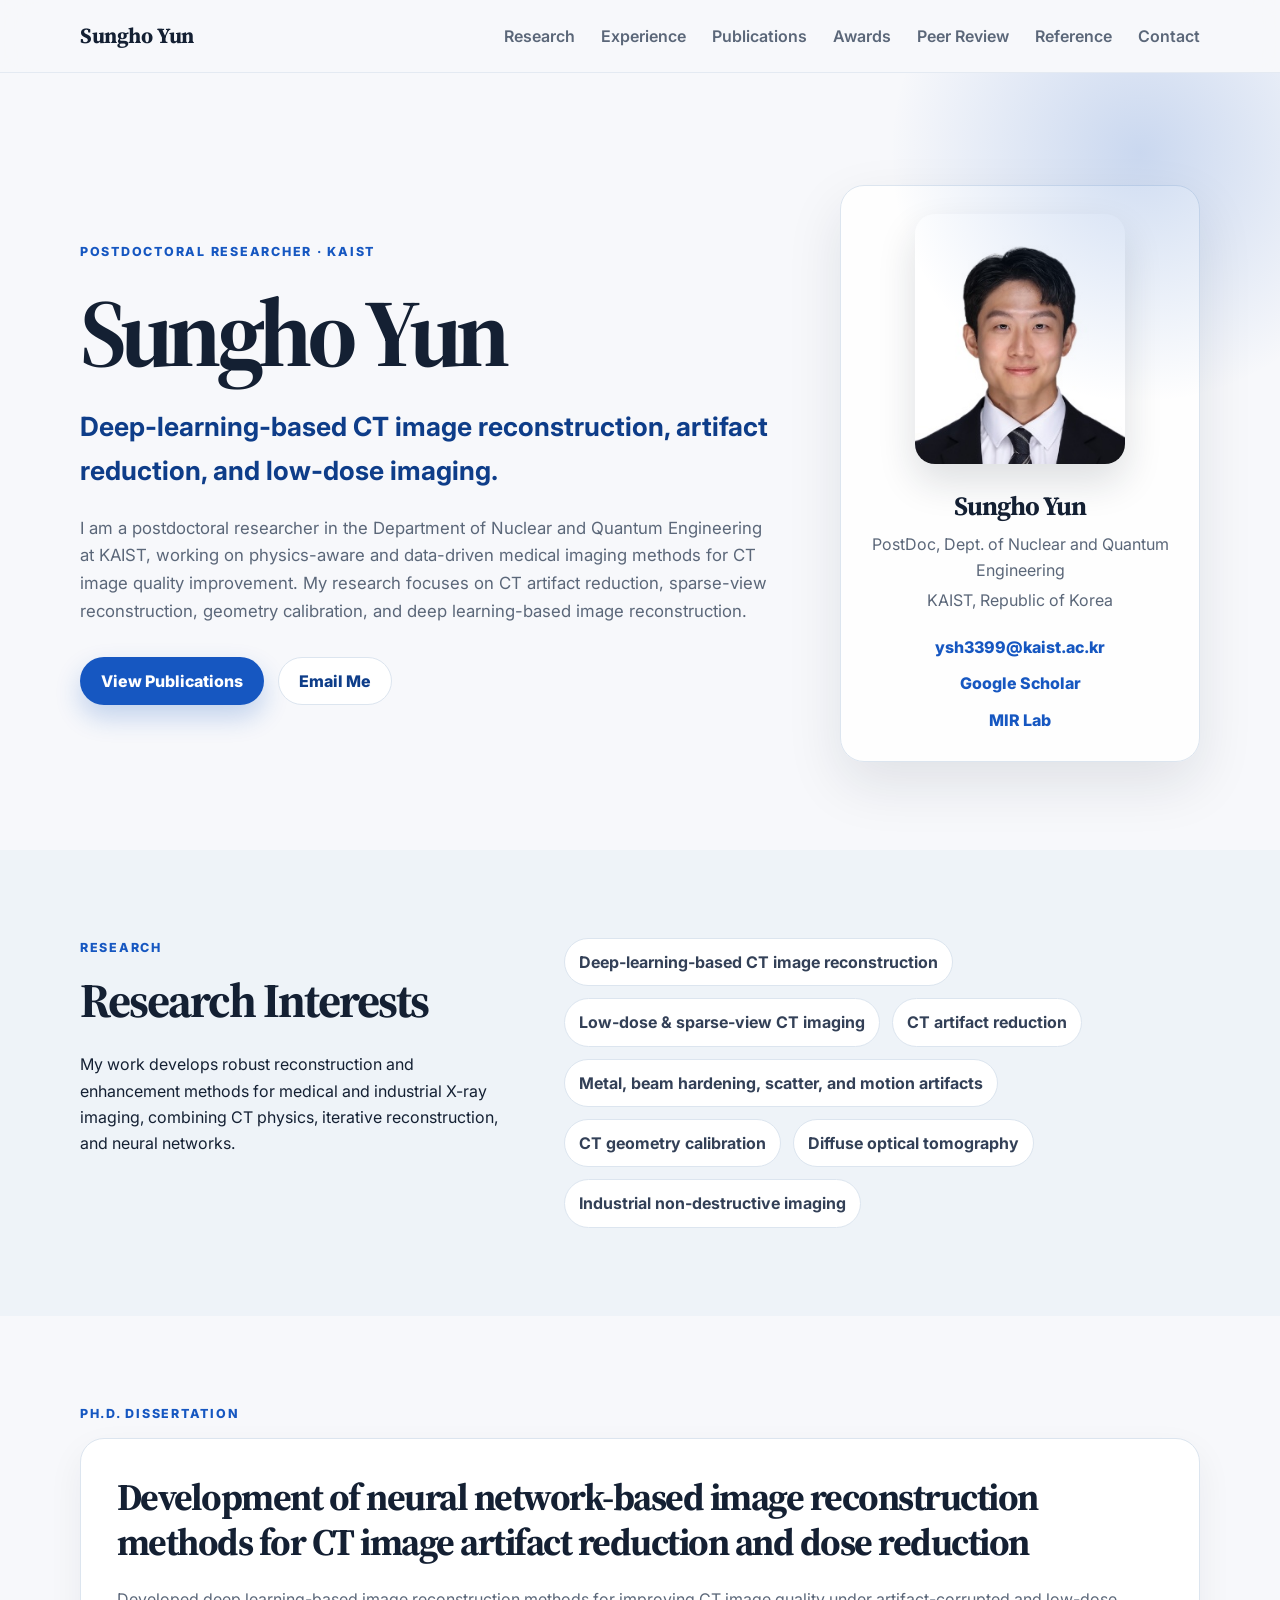
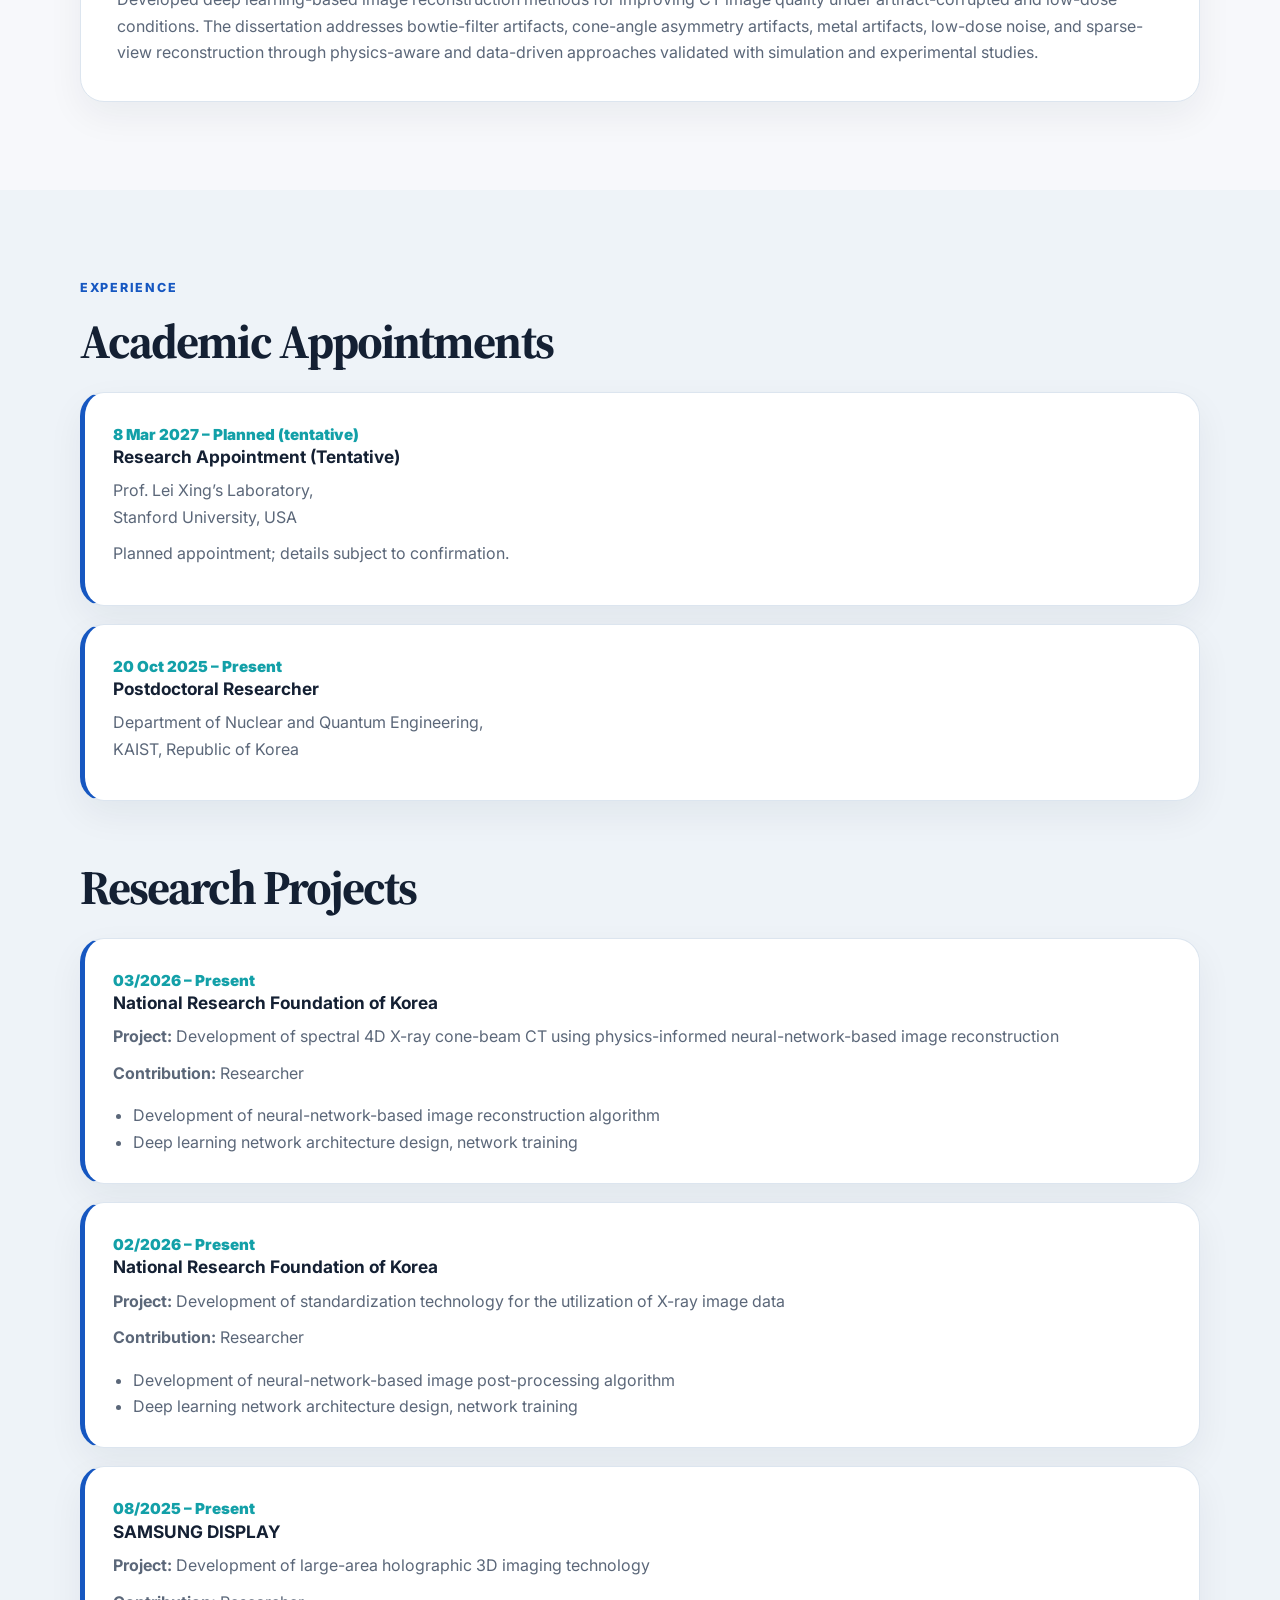
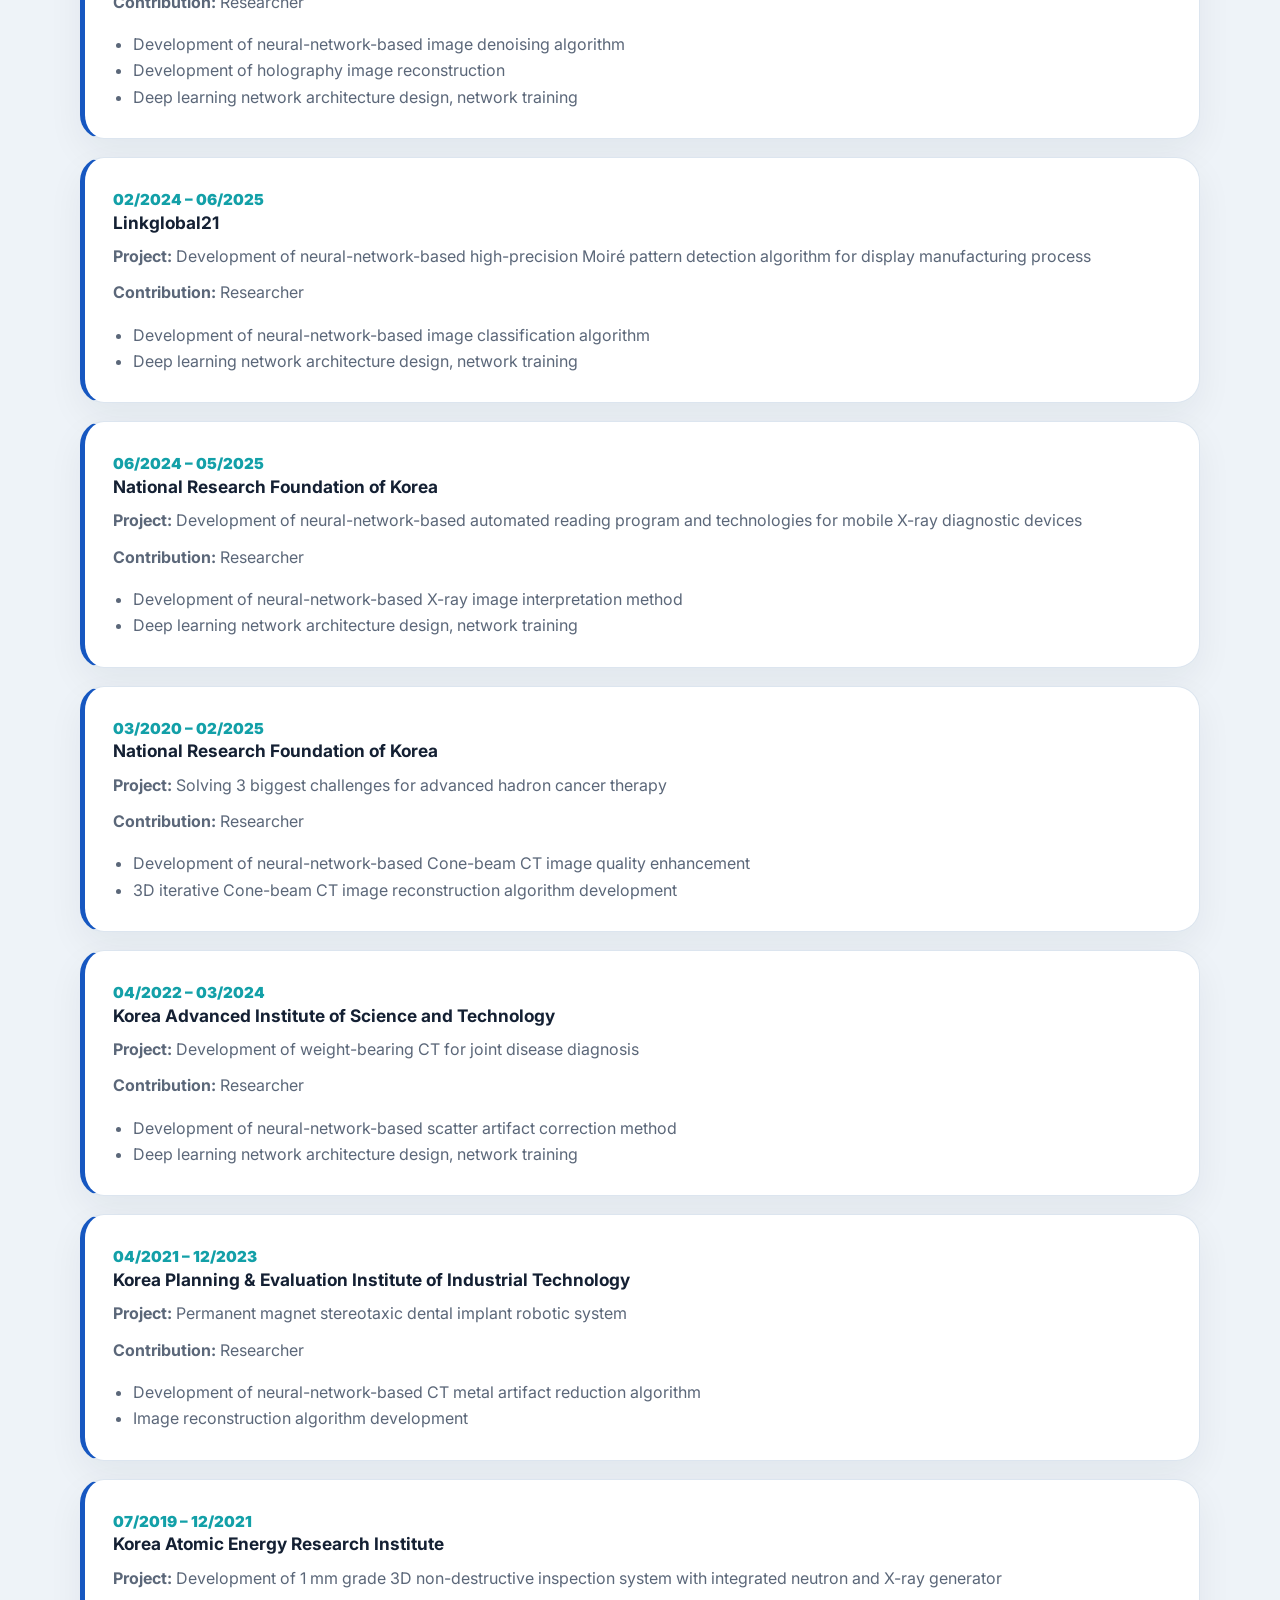
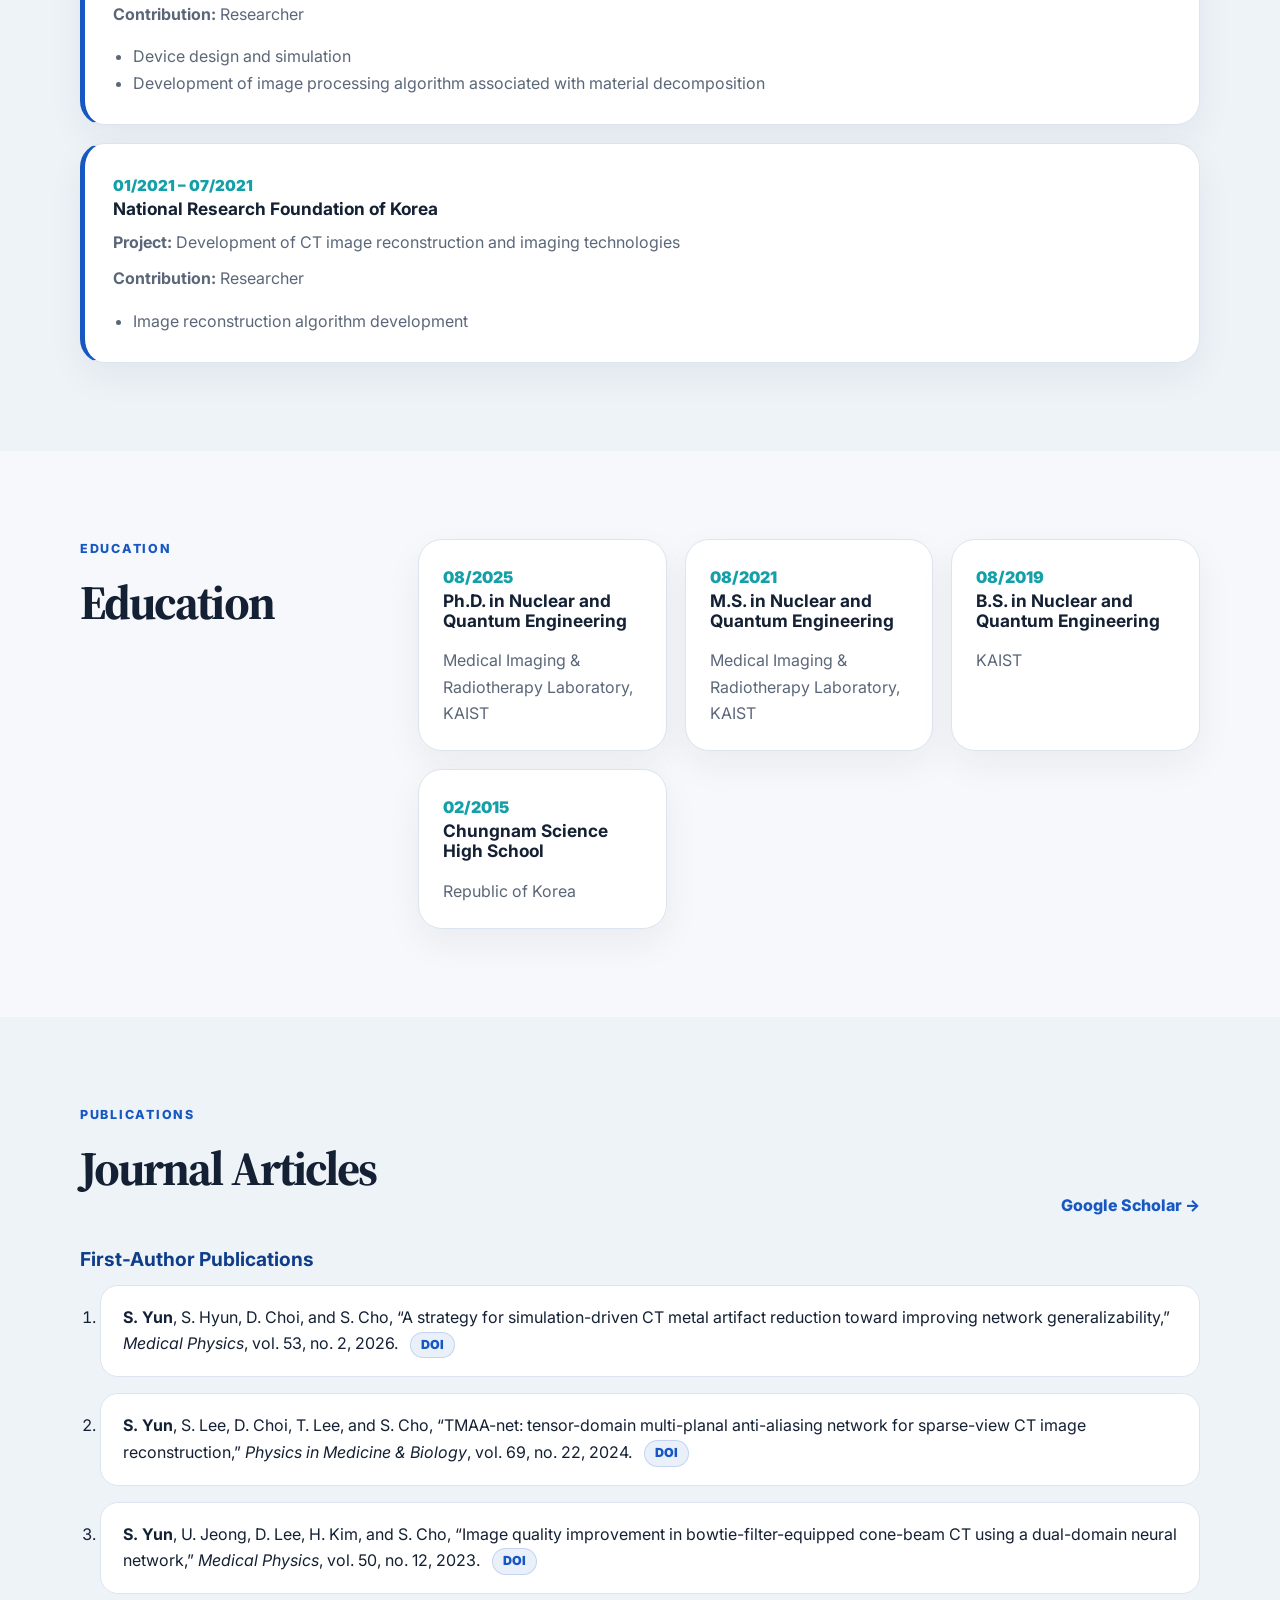
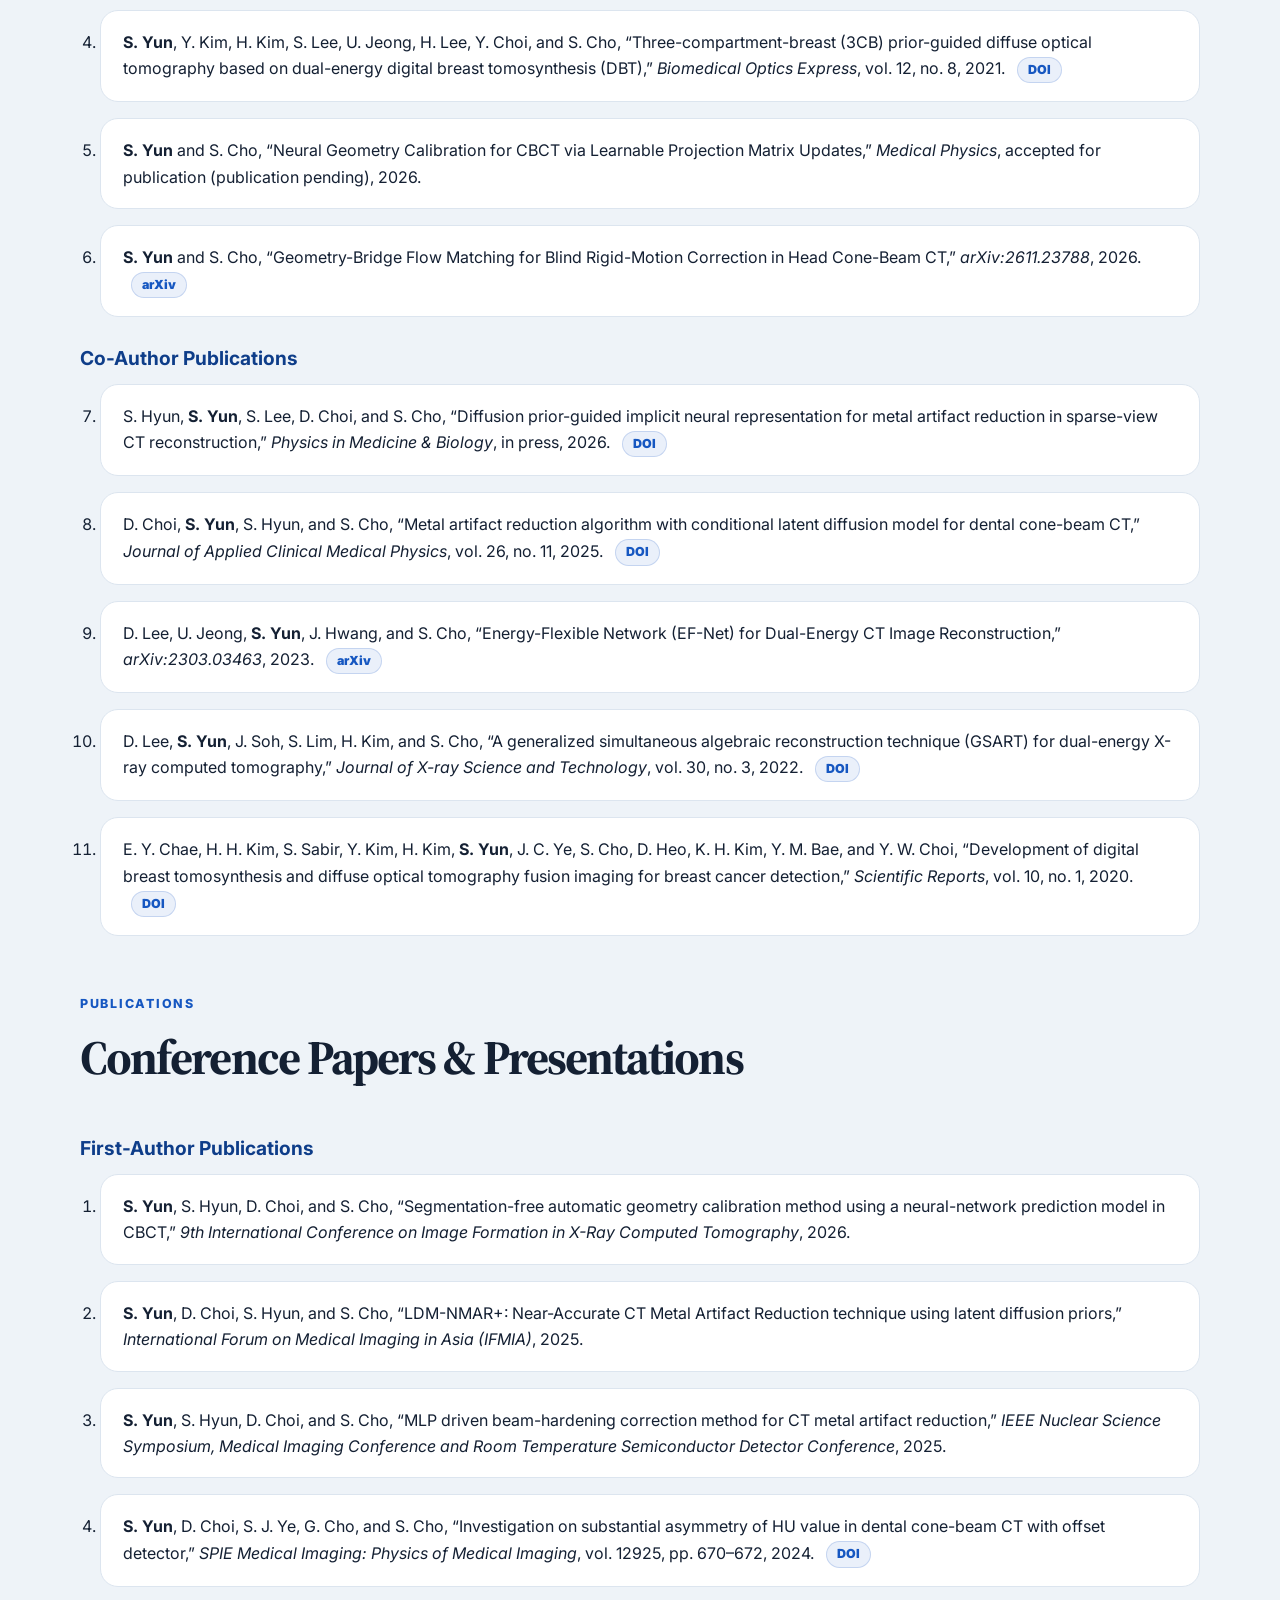
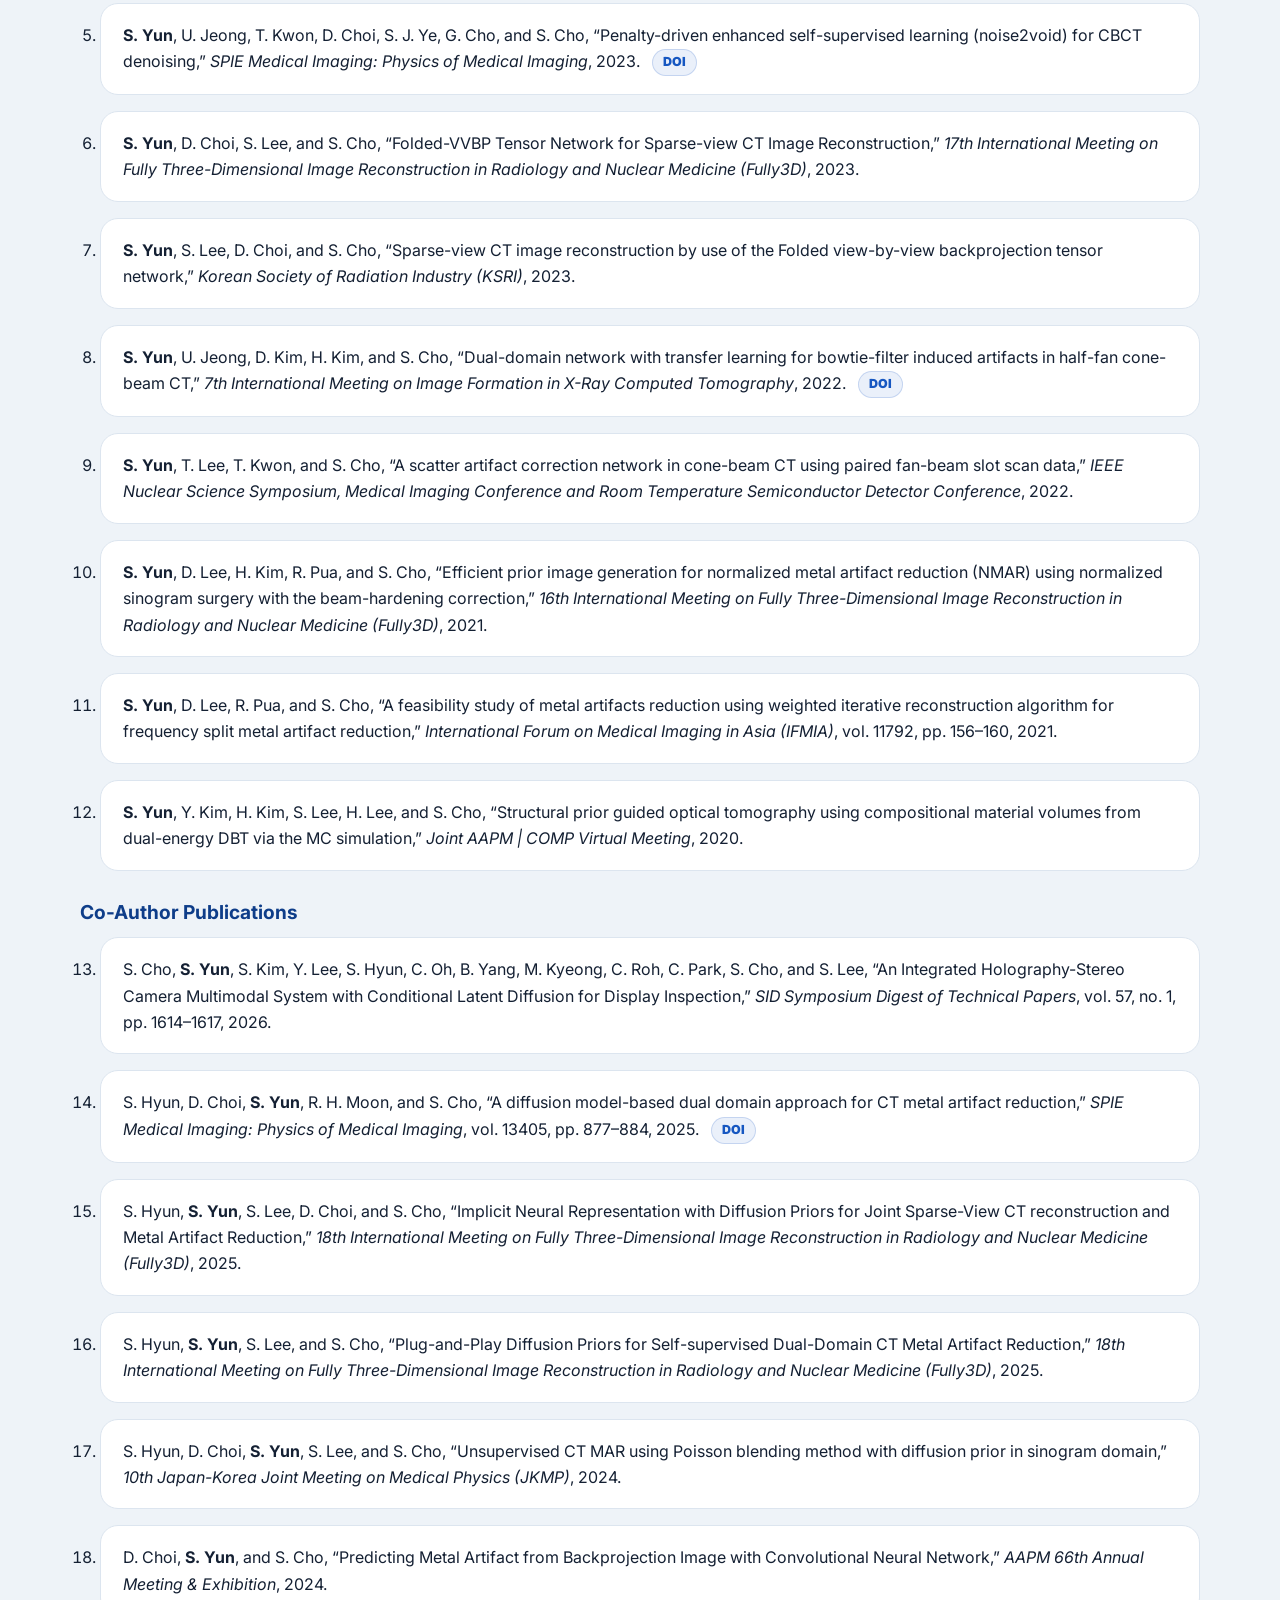
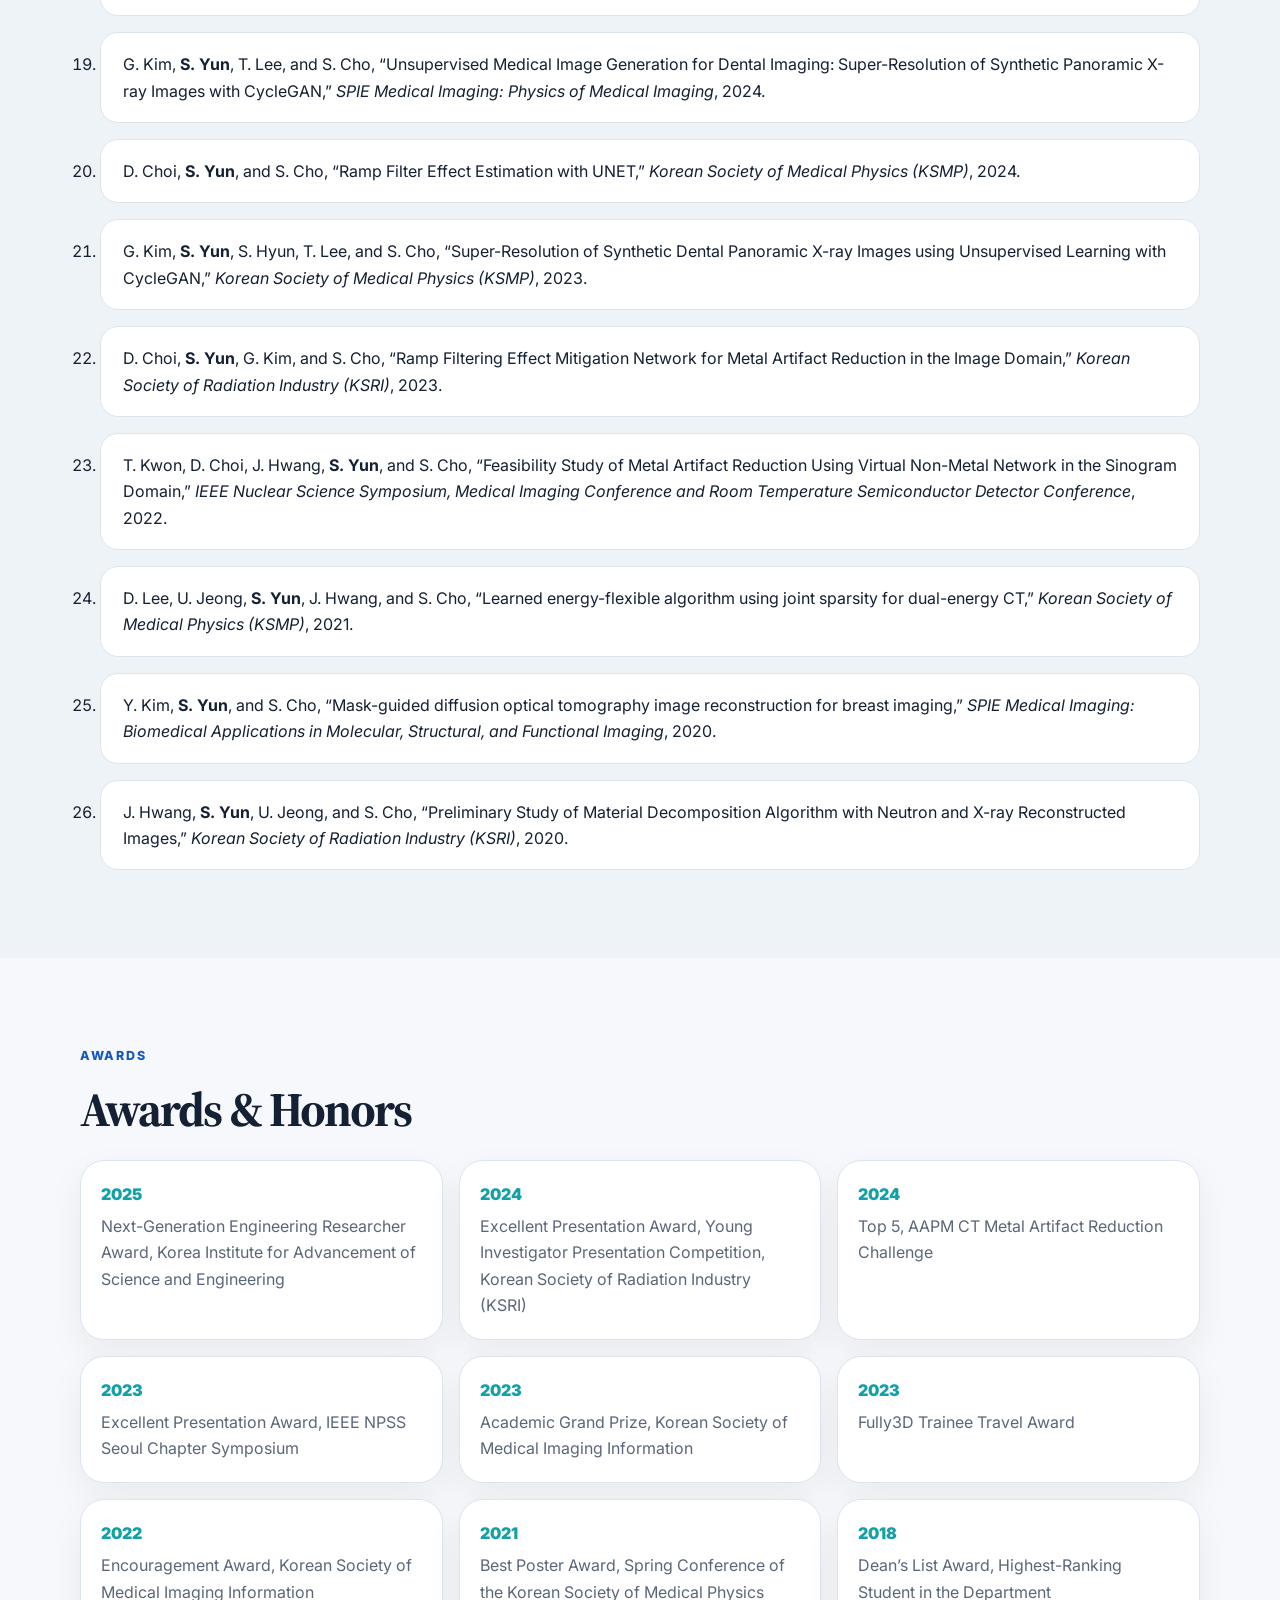
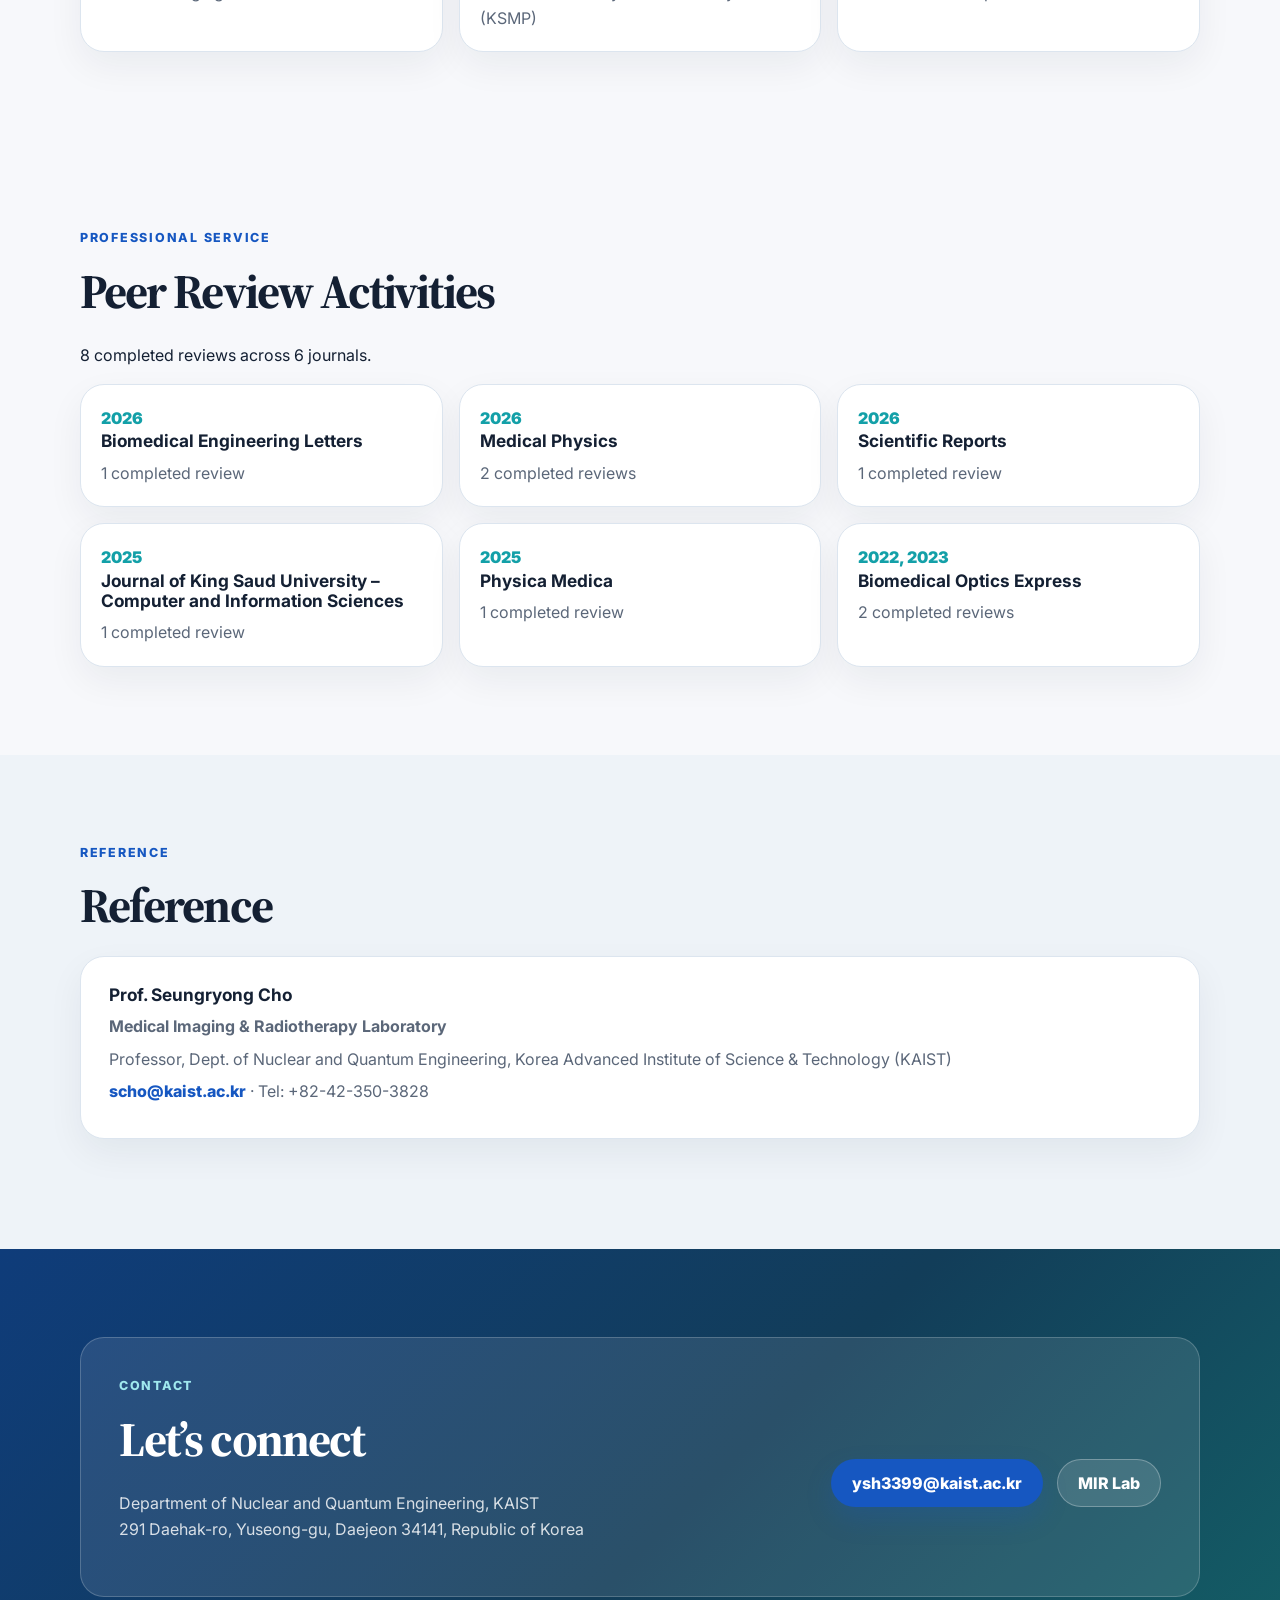
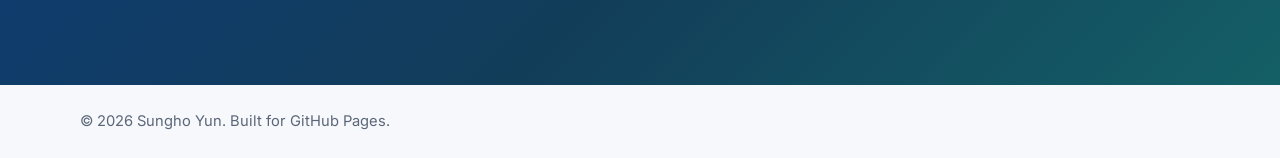
==== commit a50efb89: "Update Medical Physics peer reviews to two and total reviews to eight" ====
--- a/index.html
+++ b/index.html
@@ -344,7 +344,7 @@
       <div class="container">
         <p class="eyebrow">Professional Service</p>
         <h2>Peer Review Activities</h2>
-        <p>7 completed reviews across 6 journals.</p>
+        <p>8 completed reviews across 6 journals.</p>
         <div class="award-grid">
           <article>
             <span>2026</span>
@@ -354,7 +354,7 @@
           <article>
             <span>2026</span>
             <h3>Medical Physics</h3>
-            <p>1 completed review</p>
+            <p>2 completed reviews</p>
           </article>
           <article>
             <span>2026</span>
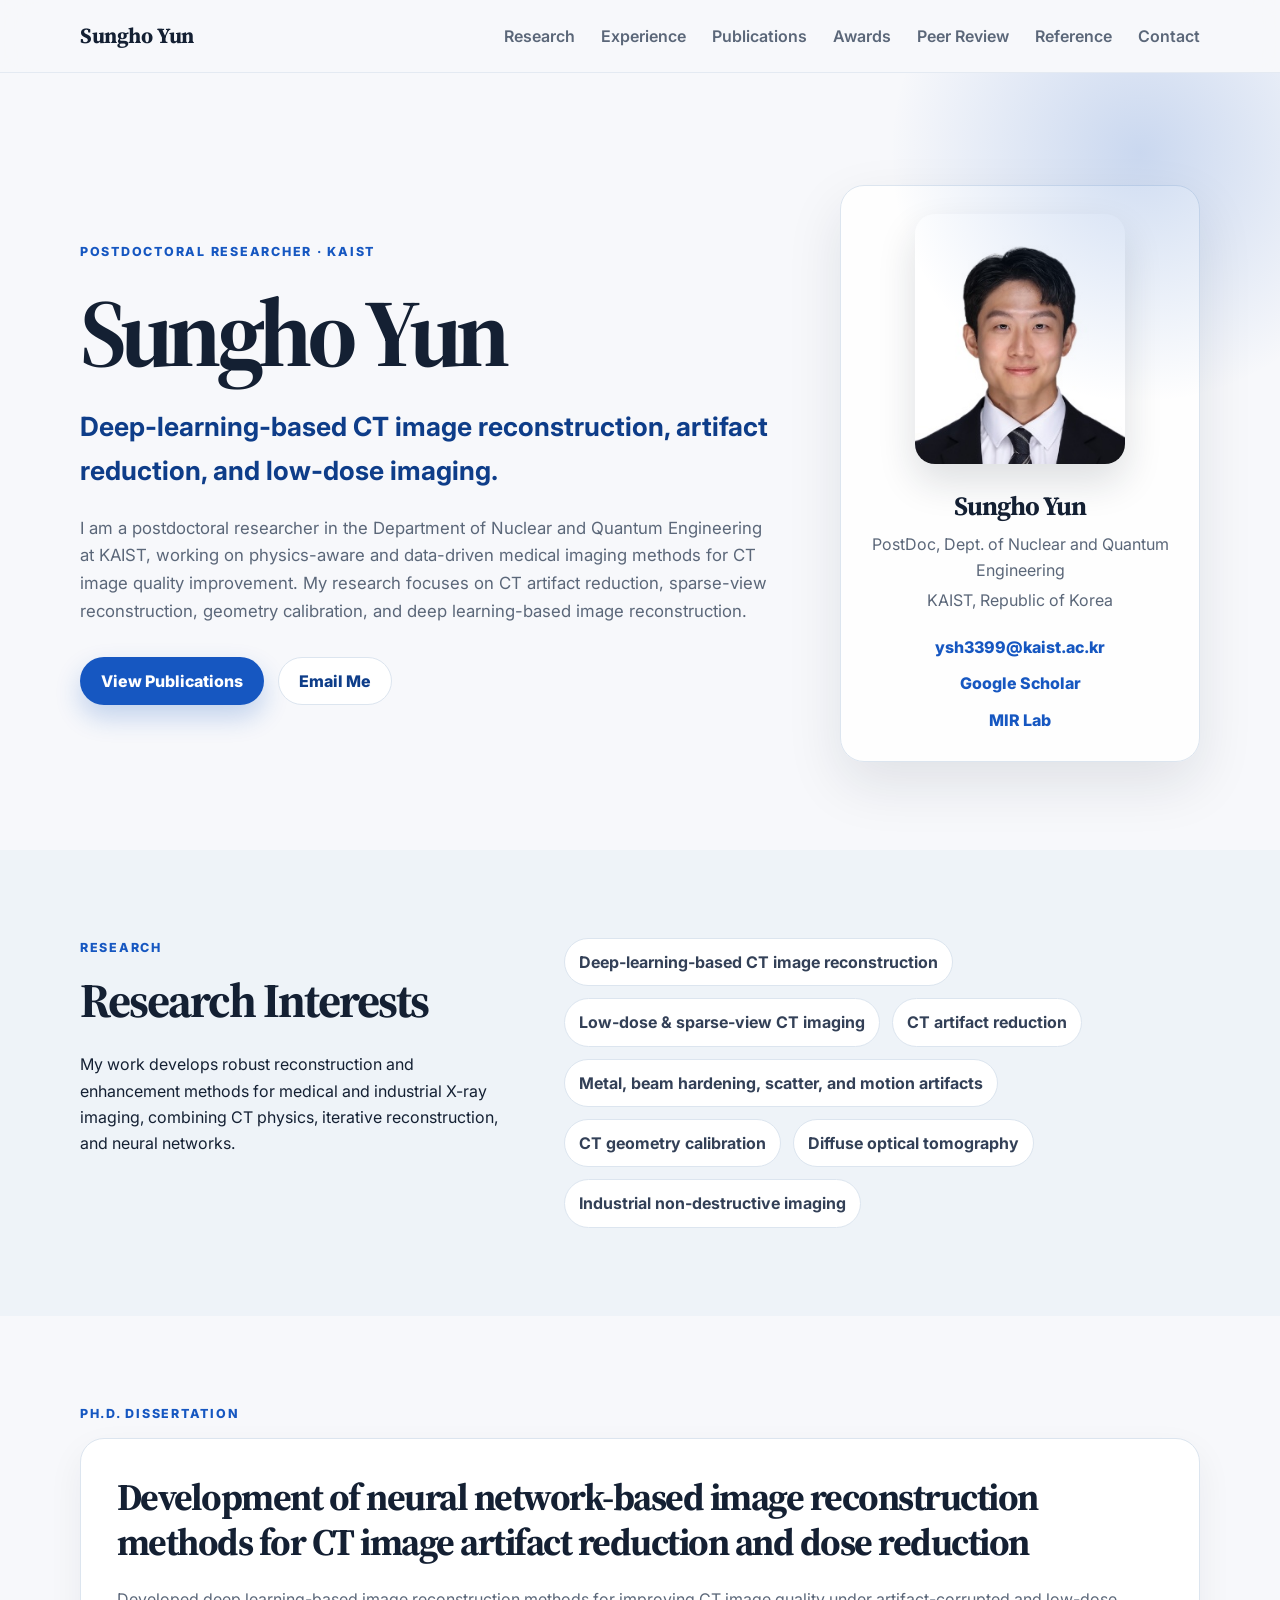
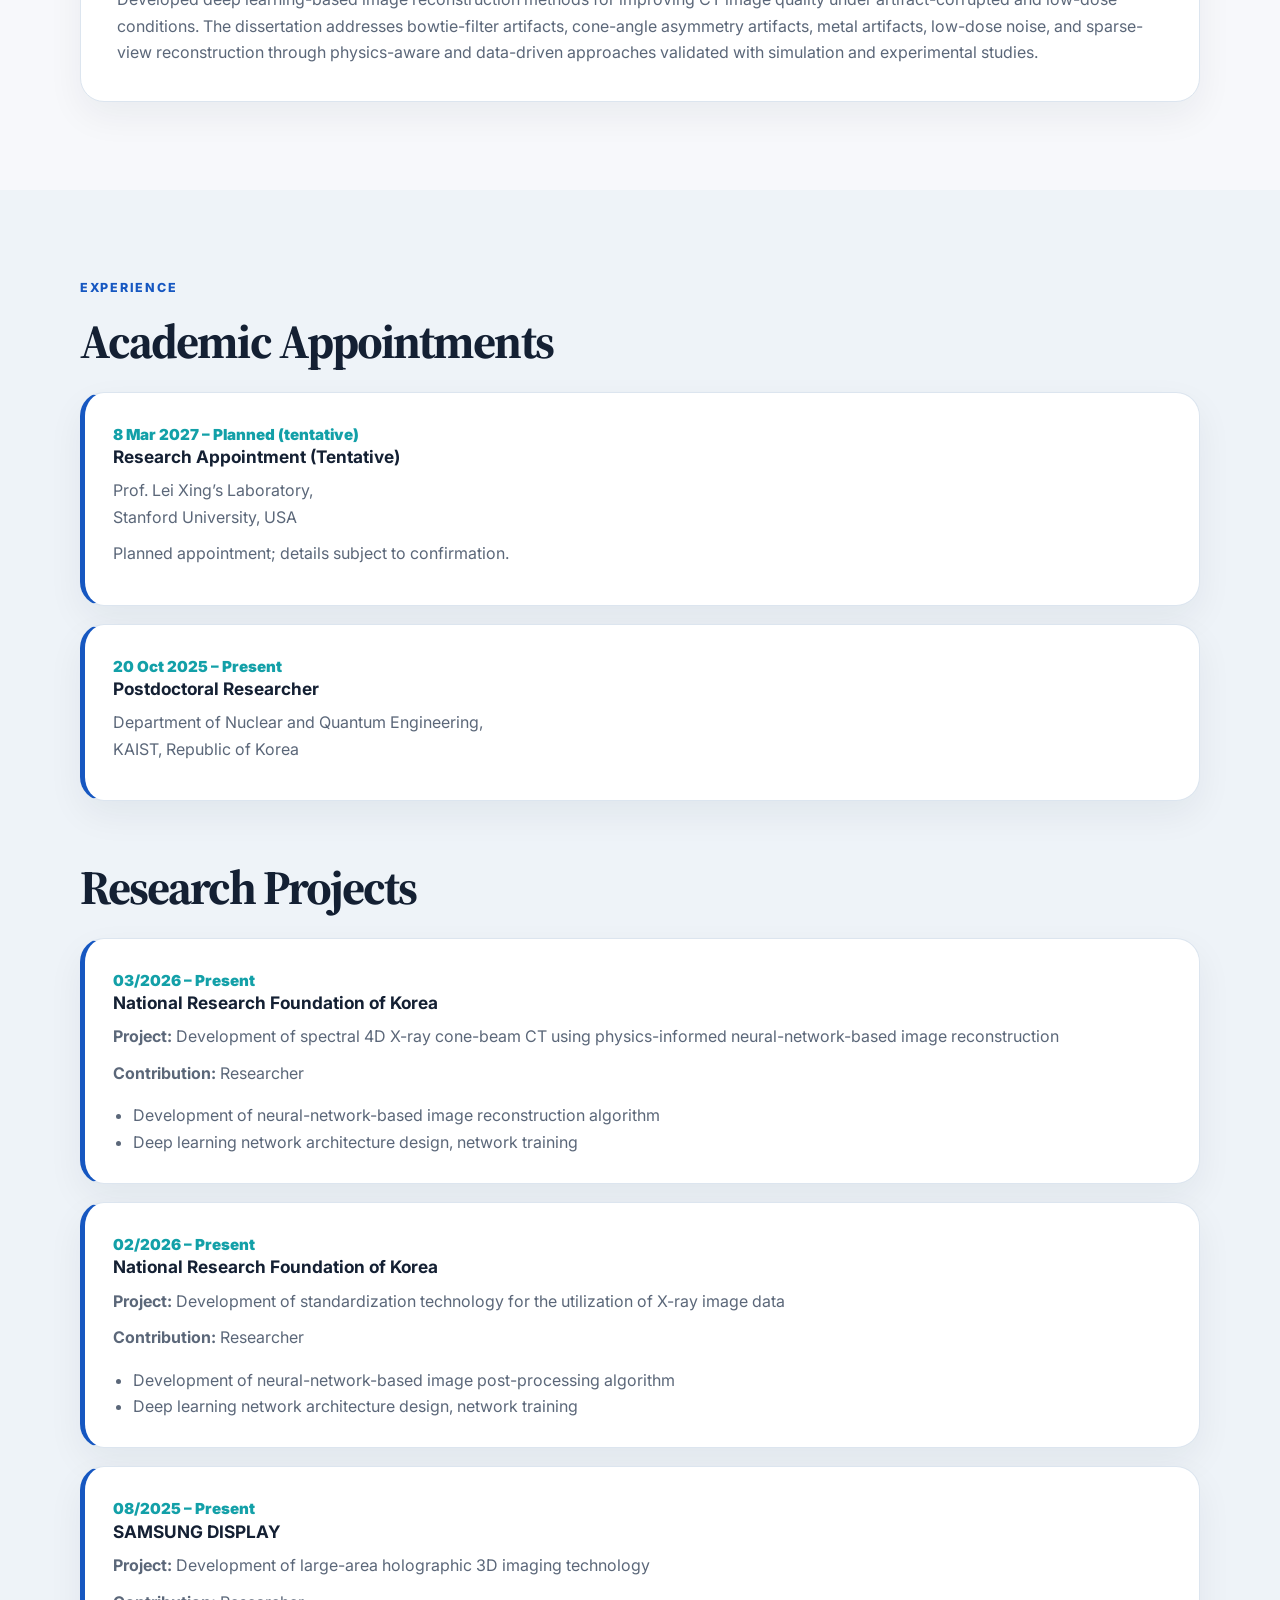
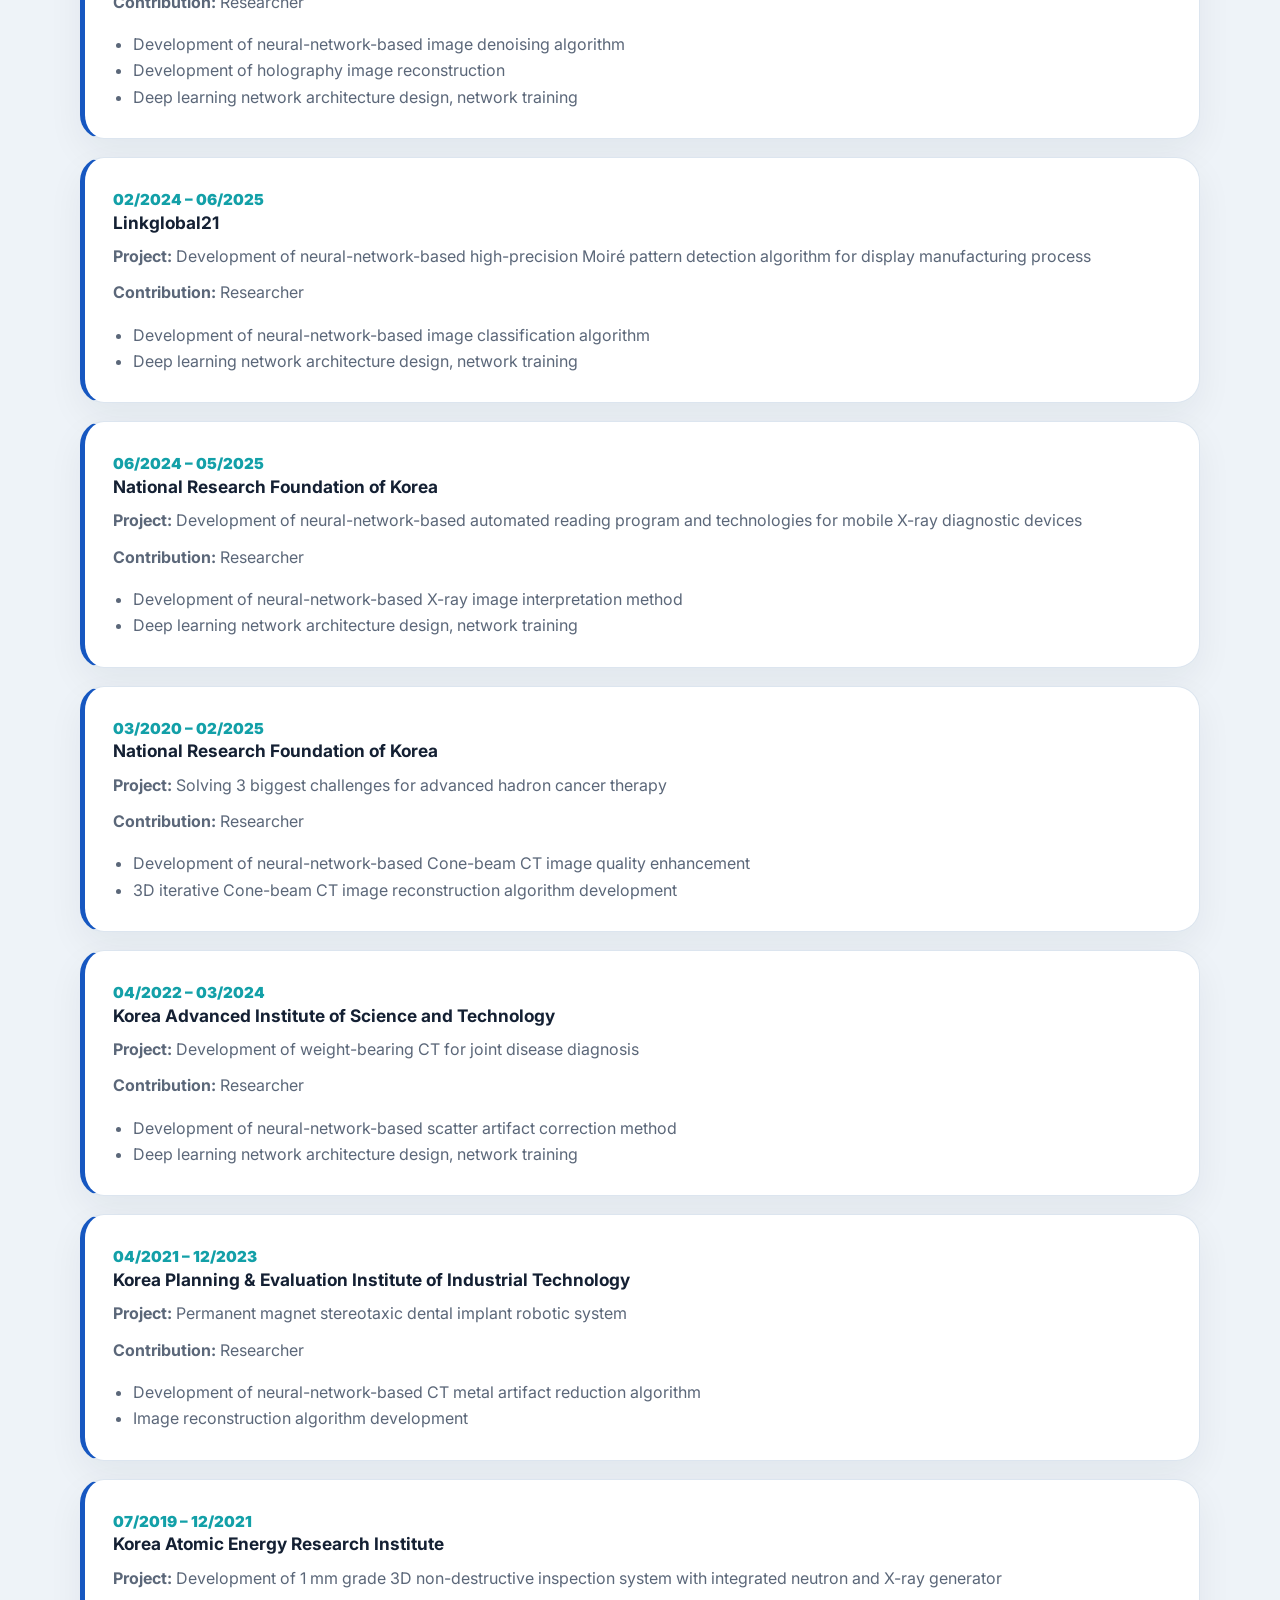
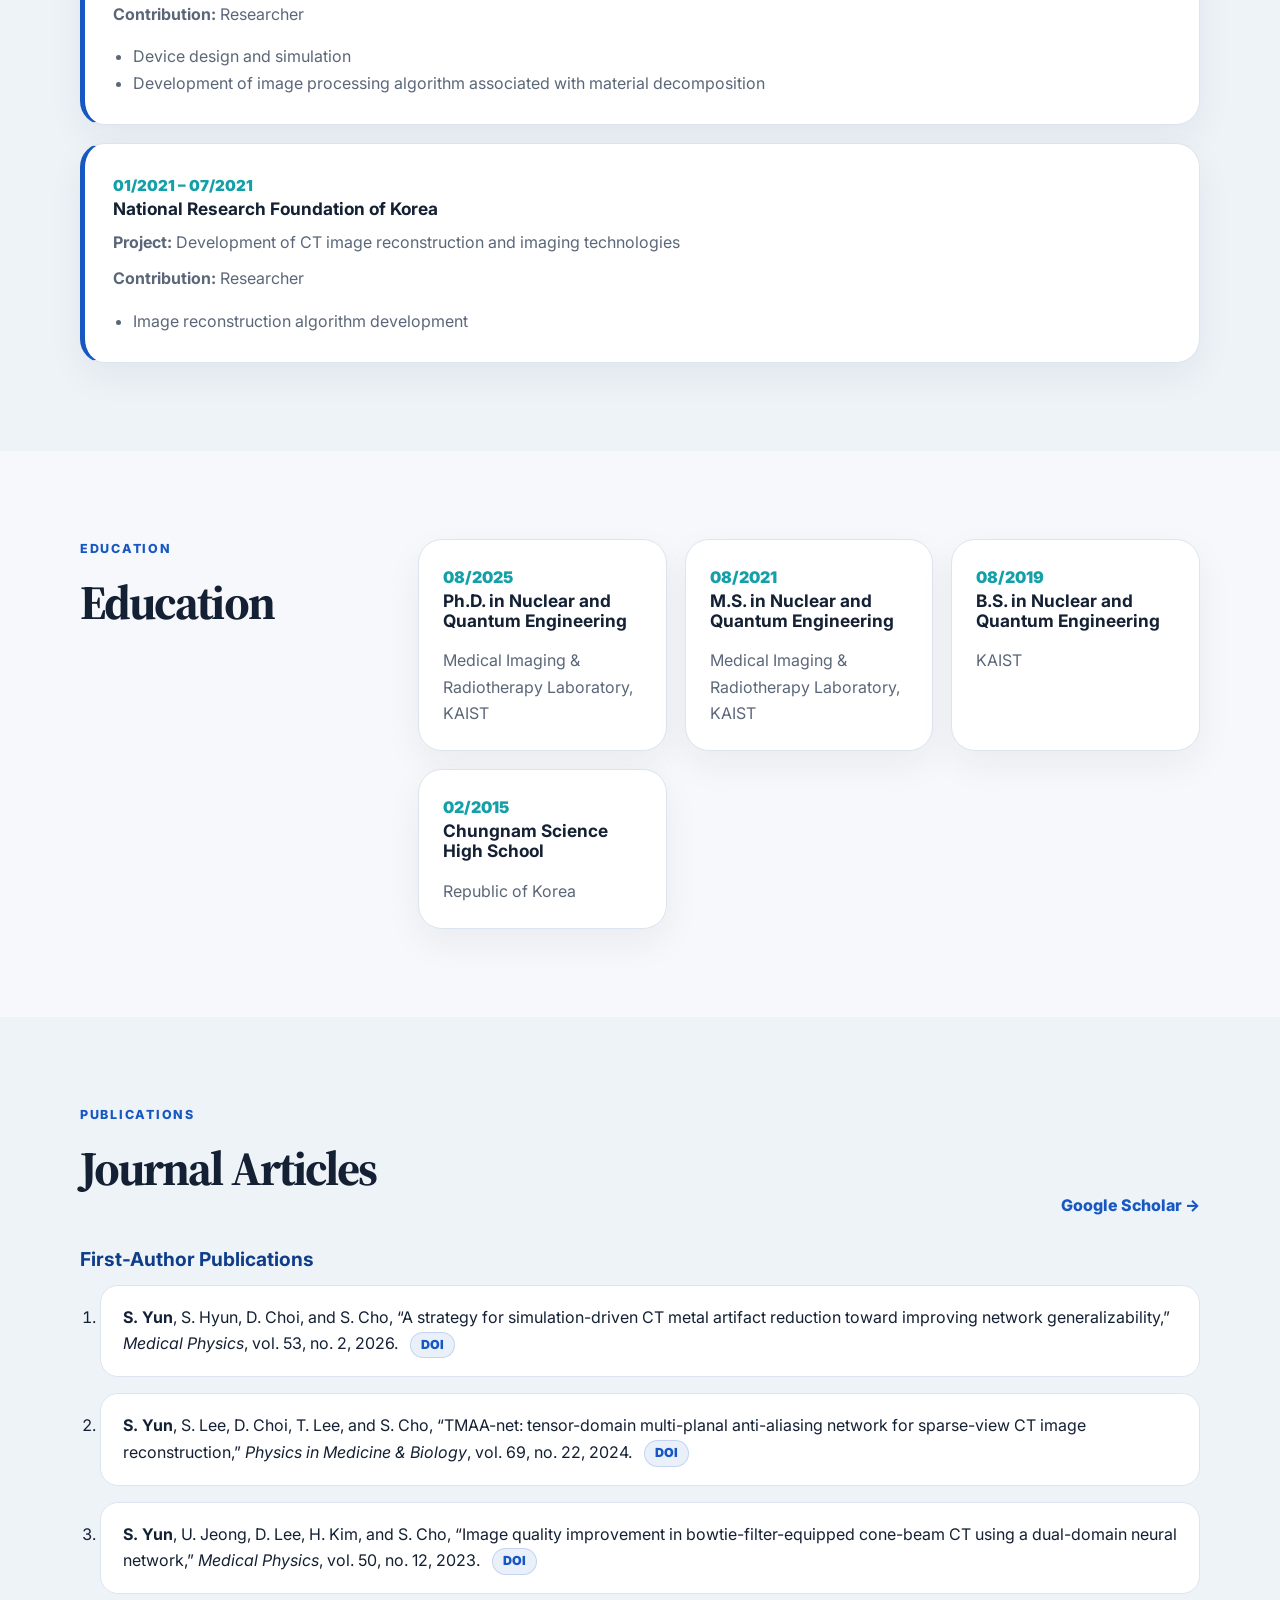
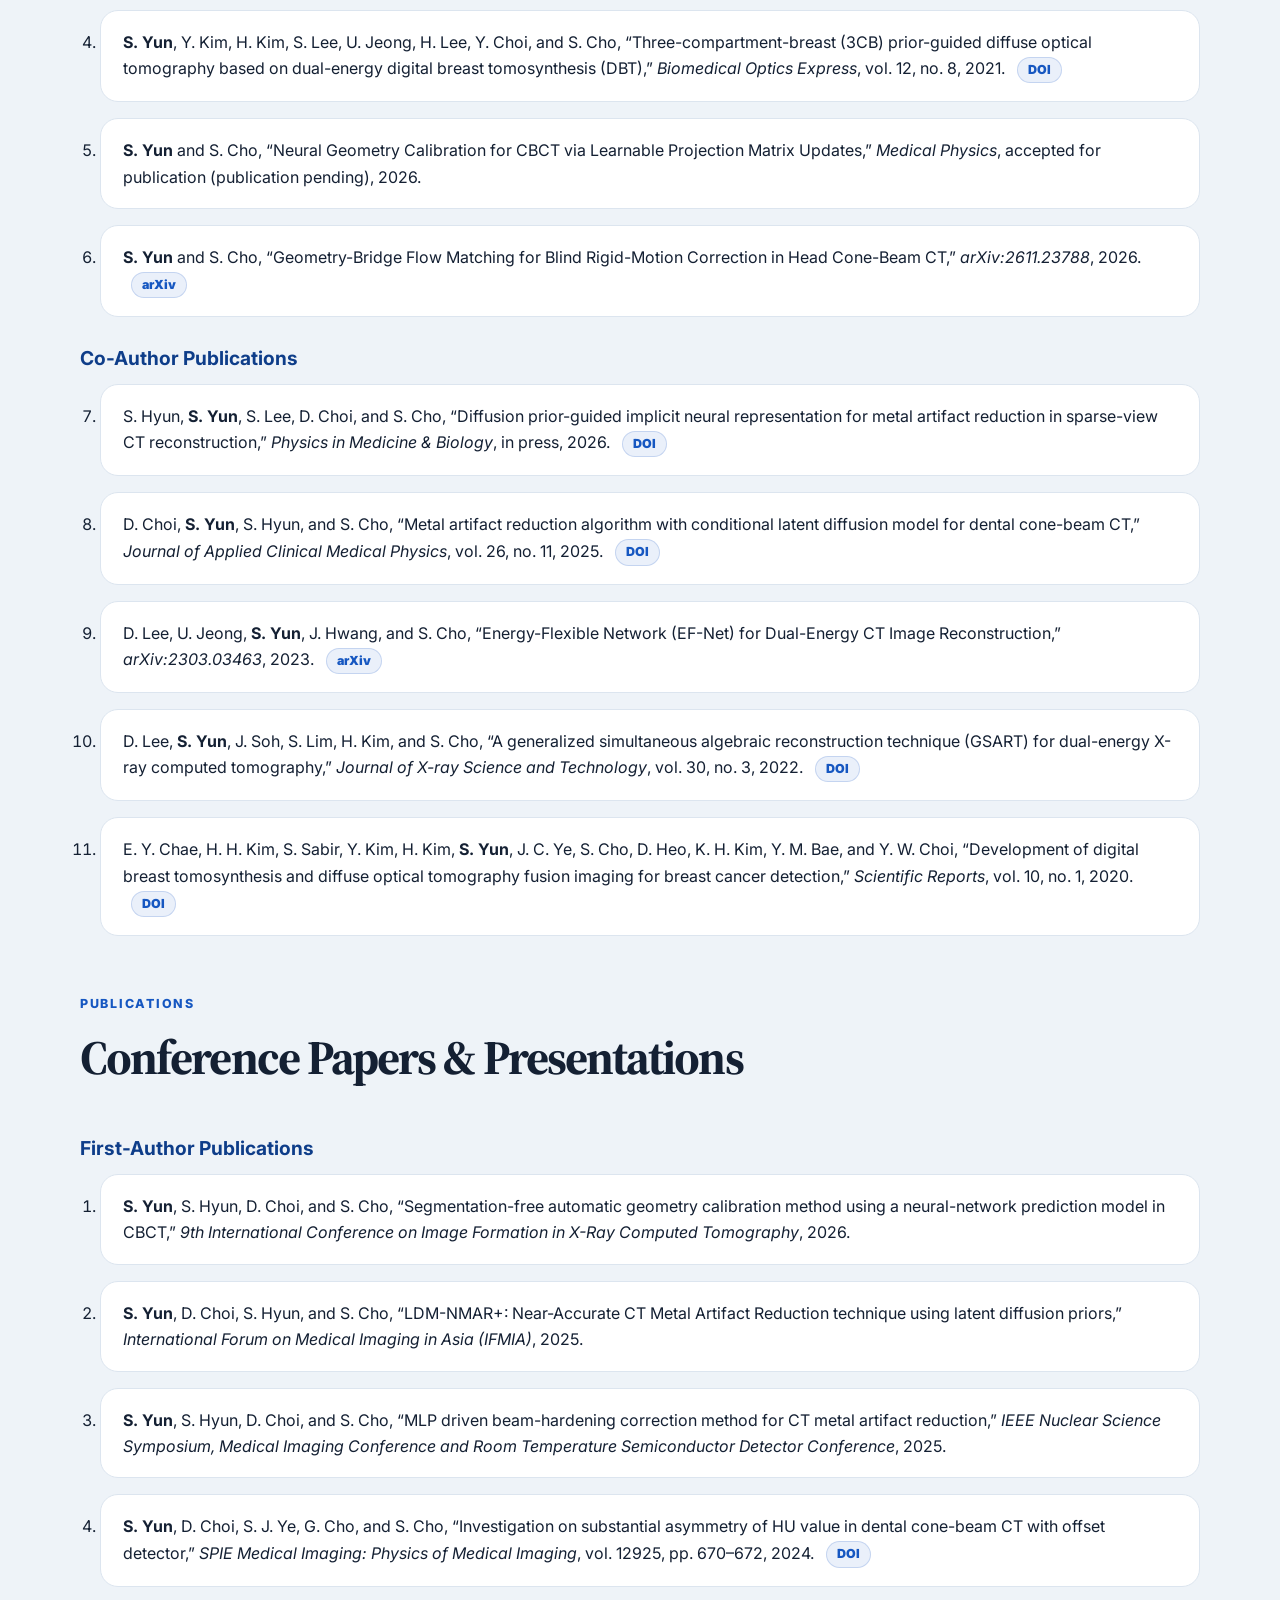
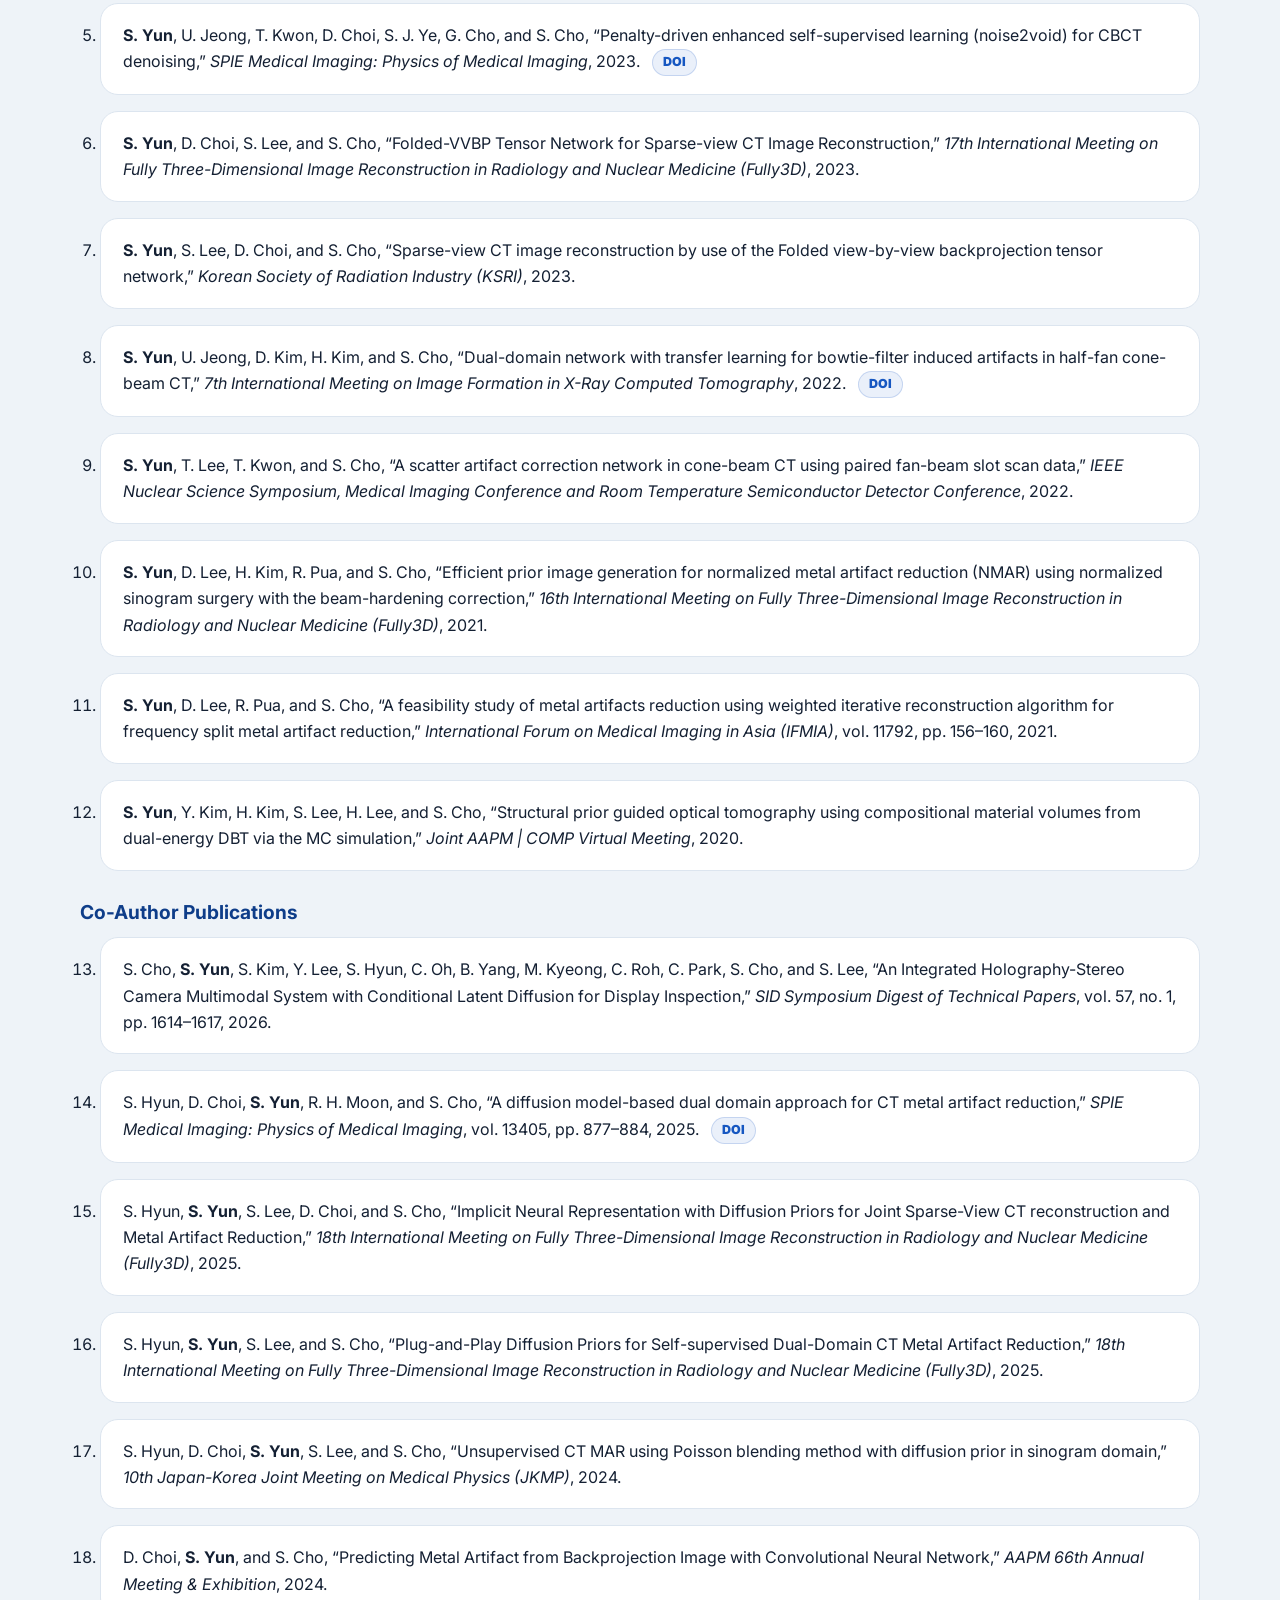
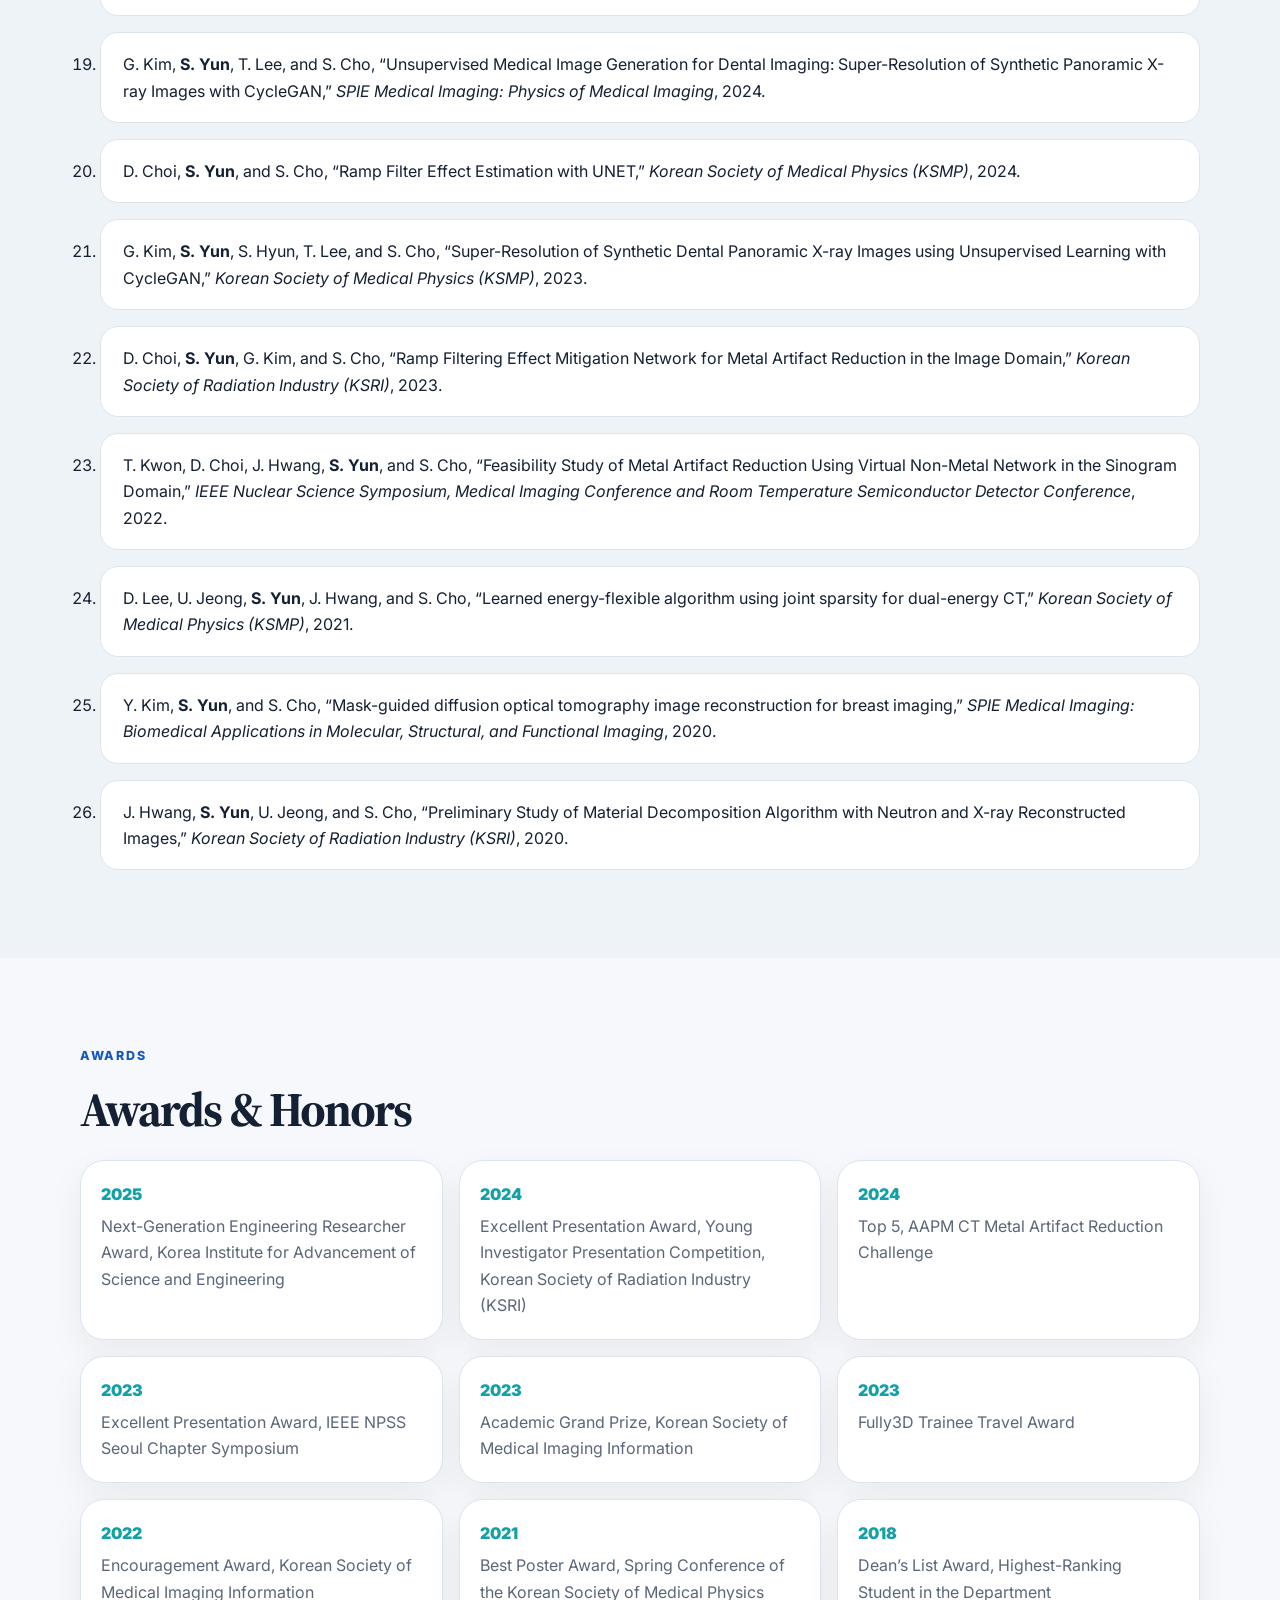
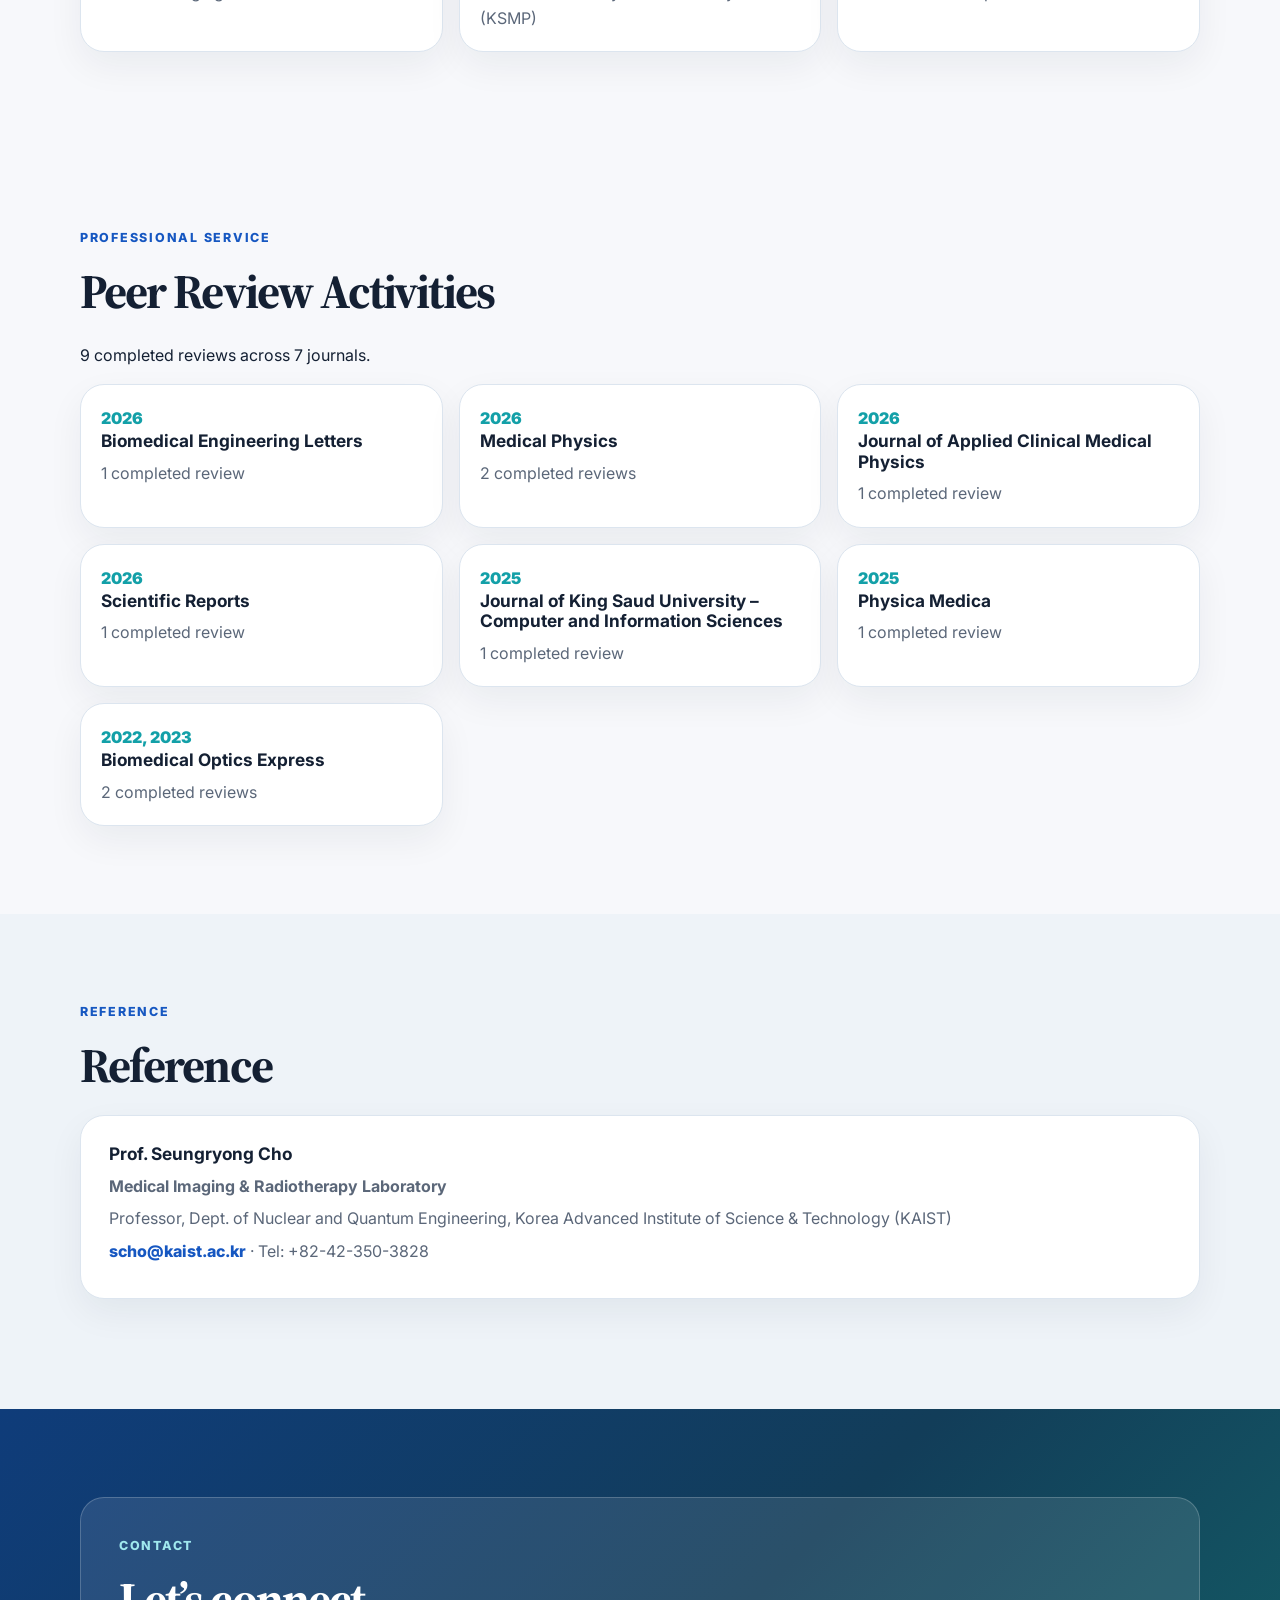
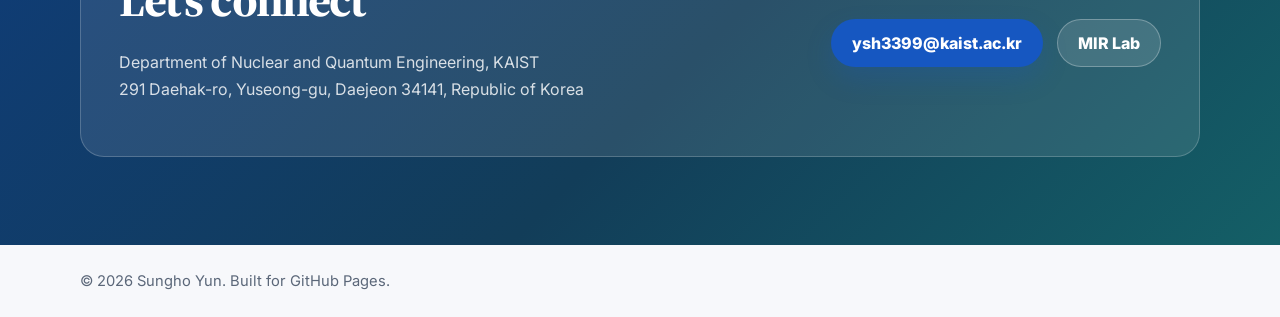
==== commit 388e646d: "Include JACMP peer review from CV and reconcile nine reviews across seven journals" ====
--- a/index.html
+++ b/index.html
@@ -344,7 +344,7 @@
       <div class="container">
         <p class="eyebrow">Professional Service</p>
         <h2>Peer Review Activities</h2>
-        <p>8 completed reviews across 6 journals.</p>
+        <p>9 completed reviews across 7 journals.</p>
         <div class="award-grid">
           <article>
             <span>2026</span>
@@ -355,6 +355,11 @@
             <span>2026</span>
             <h3>Medical Physics</h3>
             <p>2 completed reviews</p>
+          </article>
+          <article>
+            <span>2026</span>
+            <h3>Journal of Applied Clinical Medical Physics</h3>
+            <p>1 completed review</p>
           </article>
           <article>
             <span>2026</span>
